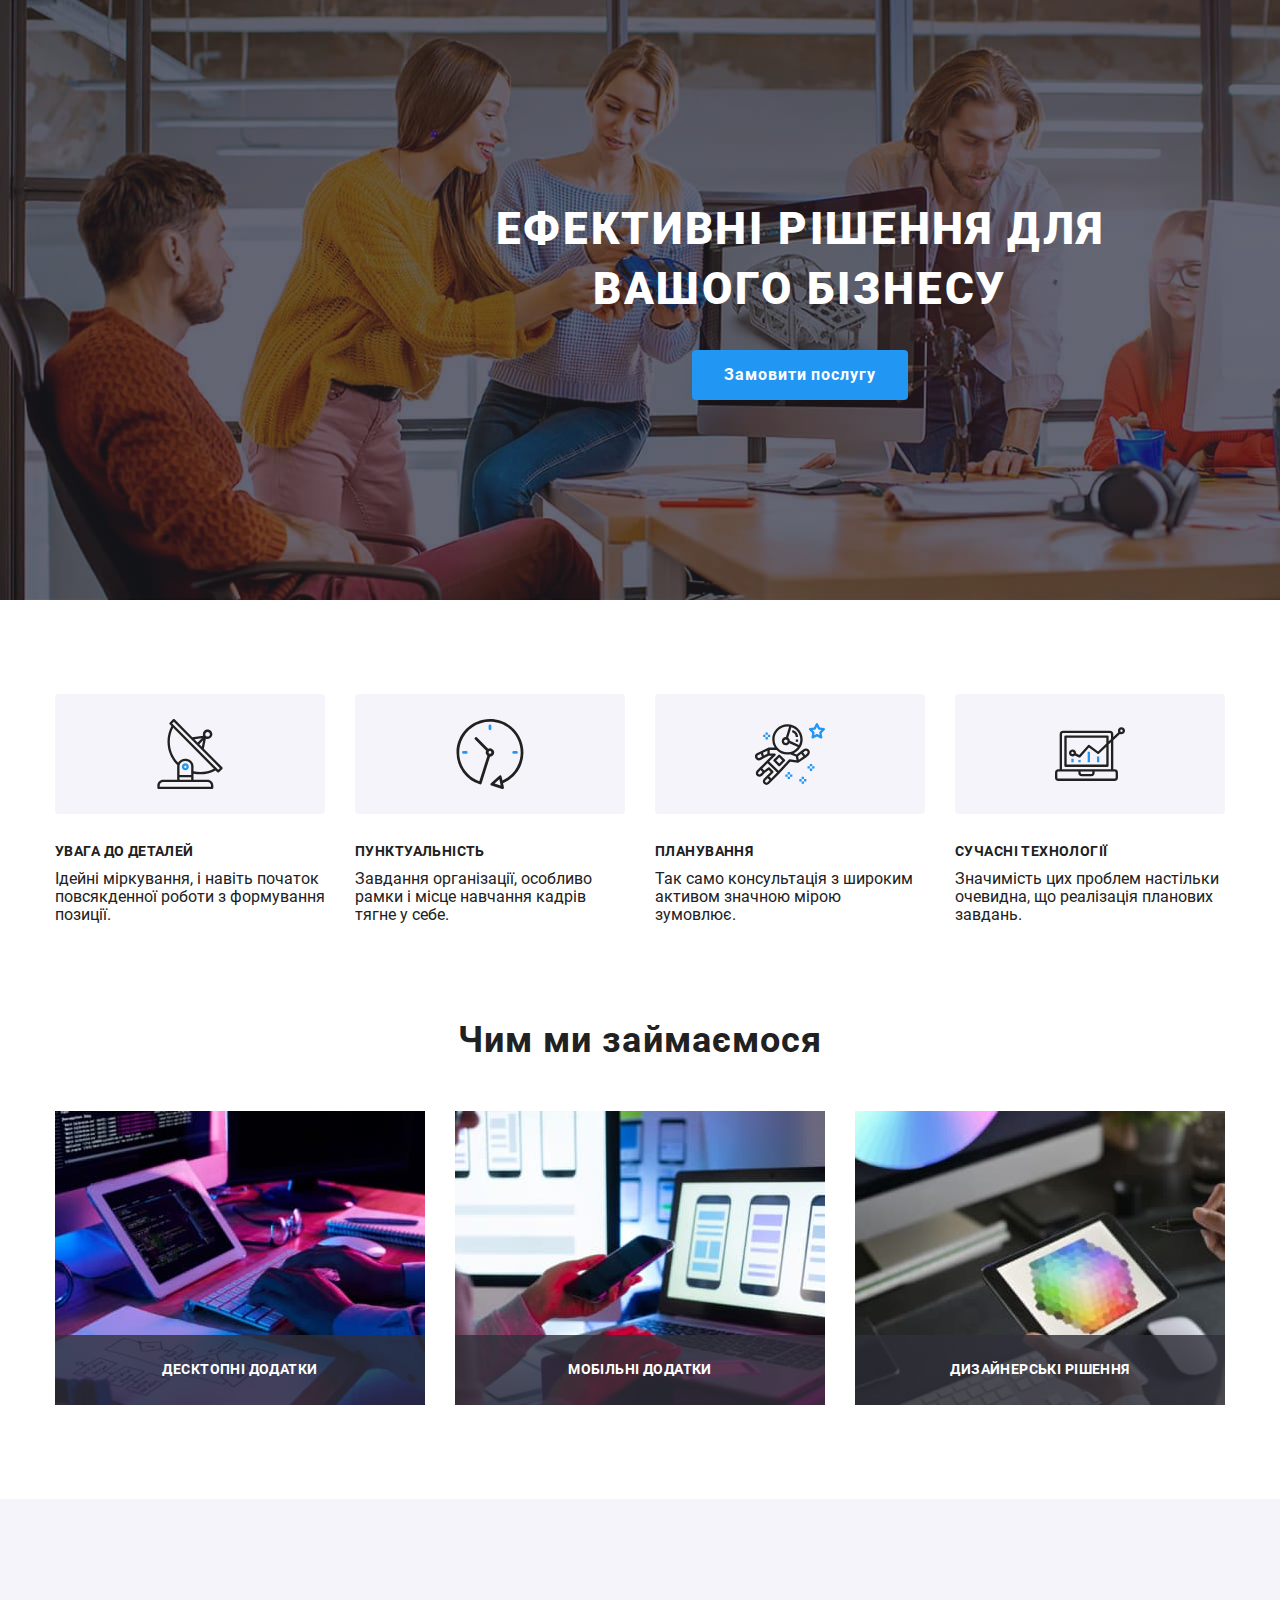
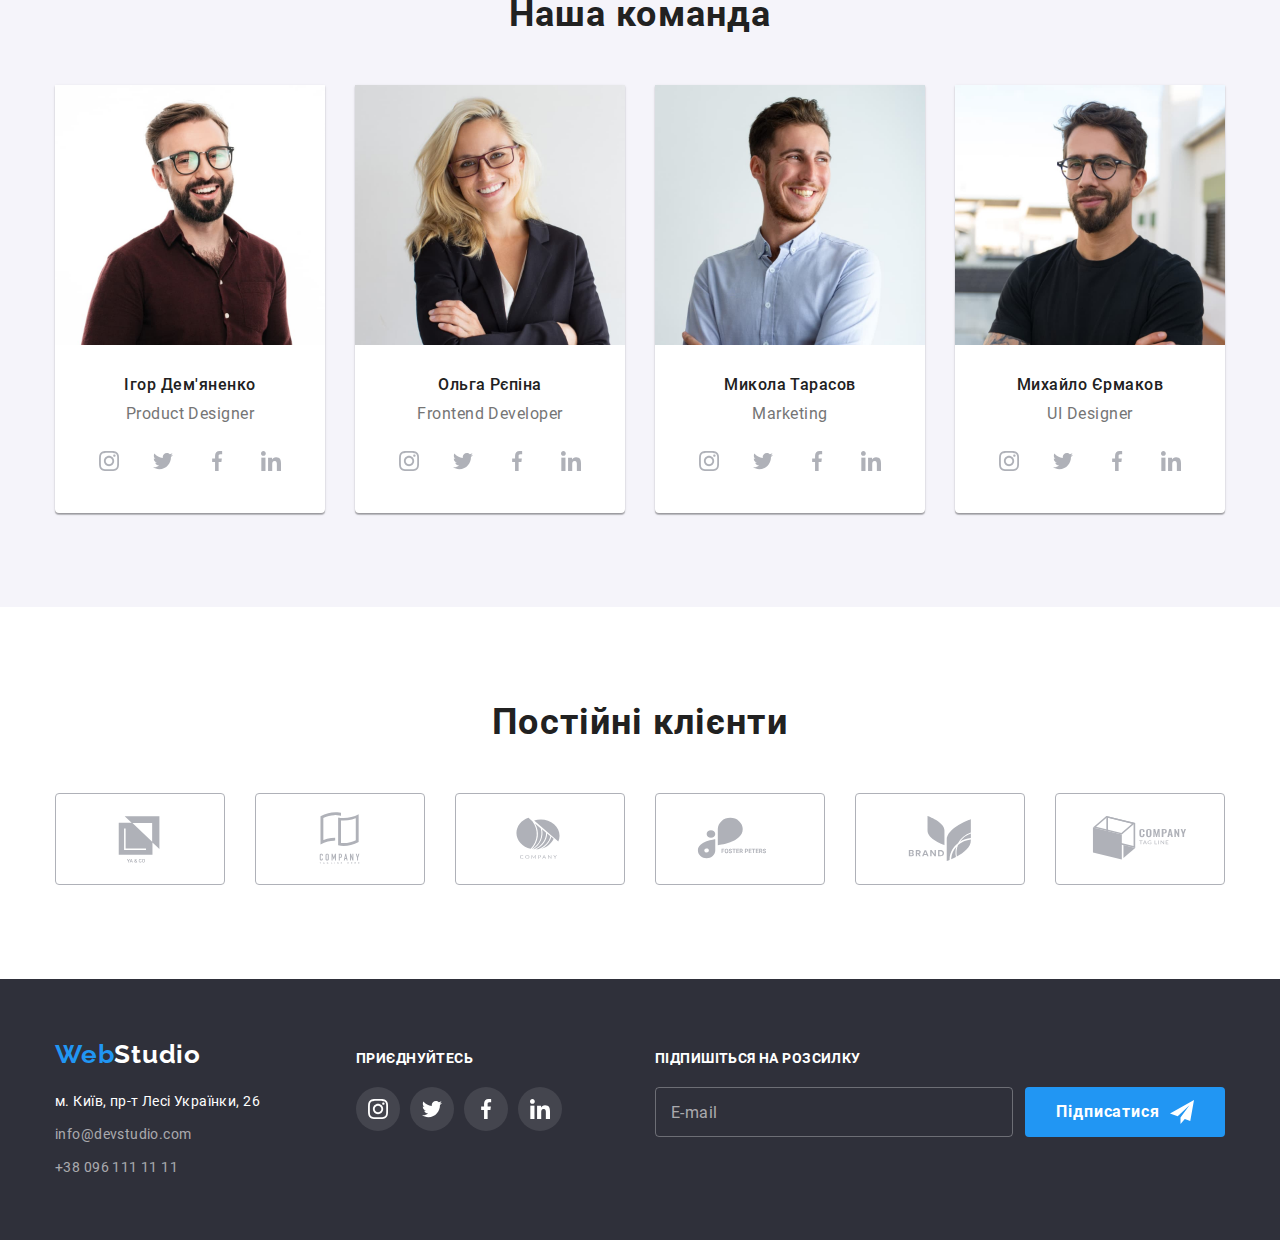
==== index.html @ 3ddedc9d "adapts hero" ====
<!DOCTYPE html>
<html lang="uk">
  <head>
    <meta charset="UTF-8" />
    <meta http-equiv="X-UA-Compatible" content="IE=edge" />
    <meta name="viewport" content="width=device-width, initial-scale=1.0" />
    <link rel="stylesheet" href="./css/main.min.css" />
    <title>Вебстудія</title>
  </head>
  <body>
    <header class="header none">
      <div class="container header__container">
        <nav class="navigation">
          <a href="./index.html" lang="en" class="logo navigation__logo"
            >Web<span class="logo__dark">Studio</span></a
          >
          <ul class="pages">
            <li class="pages__item">
              <a href="./index.html" class="pages__link pages__link--current">Студія</a>
            </li>
            <li class="pages__item">
              <a href="./portfolio.html" target="_parent" class="pages__link">Портфоліо</a>
            </li>
            <li class="pages__item"><a href="#" class="pages__link">Контакти</a></li>
          </ul>
        </nav>
        <ul class="contacts">
          <li class="contacts__item">
            <a href="mailto:info@devstudio.com" lang="en" class="contacts__link">
              <svg class="contacts__icon" width="16" height="12">
                <use href="./images/symbol-defso.svg#icon-envelope"></use>
              </svg>
              info@devstudio.com</a
            >
          </li>
          <li class="contacts__item">
            <a href="tel:+380961111111" class="contacts__link">
              <svg class="contacts__icon" width="10" height="16">
                <use href="./images/symbol-defso.svg#icon-smartphone"></use>
              </svg>

              +38 096 111 11 11</a
            >
          </li>
        </ul>
      </div>
    </header>
    <main>
      <section class="hero">
        <div class="container">
          <h1 class="hero__title">Ефективні рішення для вашого бізнесу</h1>
          <button type="button" class="button hero__button" data-modal-open>
            Замовити послугу
          </button>
        </div>
      </section>
      <section class="section">
        <div class="container">
          <h2 class="section__title section__title--hidden">Наші переваги</h2>
          <ul class="benefits">
            <li class="benefits__item">
              <div class="benefits__icon-wrapper">
                <svg width="70" height="70">
                  <use href="./images/symbol-defso.svg#icon-antenna"></use>
                </svg>
              </div>
              <h3 class="benefits__title">Увага до деталей</h3>
              <p class="benefits__text">
                Ідейні міркування, і навіть початок повсякденної роботи з формування позиції.
              </p>
            </li>
            <li class="benefits__item">
              <div class="benefits__icon-wrapper">
                <svg width="70" height="70">
                  <use href="./images/symbol-defso.svg#icon-clock"></use>
                </svg>
              </div>
              <h3 class="benefits__title">Пунктуальність</h3>
              <p class="benefits__text">
                Завдання організації, особливо рамки і місце навчання кадрів тягне у себе.
              </p>
            </li>
            <li class="benefits__item">
              <div class="benefits__icon-wrapper">
                <svg width="70" height="70">
                  <use href="./images/symbol-defso.svg#icon-astronaut"></use>
                </svg>
              </div>
              <h3 class="benefits__title">Планування</h3>
              <p class="benefits__text">
                Так само консультація з широким активом значною мірою зумовлює.
              </p>
            </li>
            <li class="benefits__item">
              <div class="benefits__icon-wrapper">
                <svg width="70" height="70">
                  <use href="./images/symbol-defso.svg#icon-diagram"></use>
                </svg>
              </div>
              <h3 class="benefits__title">Сучасні технології</h3>
              <p class="benefits__text">
                Значимість цих проблем настільки очевидна, що реалізація планових завдань.
              </p>
            </li>
          </ul>
        </div>
      </section>
      <section class="section section--no-padding-top section--only-on-desctop">
        <div class="container">
          <h2 class="section__title section__title--with-margin-bottom">Чим ми займаємося</h2>
          <ul class="what-we-do">
            <li class="what-we-do__item">
              <img src="./images/img.jpg" alt="десктопні додатки" width="370" />
              <div class="what-we-do__wrapper">
                <h3 class="what-we-do__title">Десктопні додатки</h3>
              </div>
            </li>
            <li class="what-we-do__item">
              <img src="./images/img1.jpg" alt="мобільні додатки" width="370" />
              <div class="what-we-do__wrapper">
                <h3 class="what-we-do__title">Мобільні додатки</h3>
              </div>
            </li>
            <li class="what-we-do__item">
              <img src="./images/img2.jpg" alt="дизайнерські рішення" width="370" />
              <div class="what-we-do__wrapper">
                <h3 class="what-we-do__title">Дизайнерські рішення</h3>
              </div>
            </li>
          </ul>
        </div>
      </section>
      <section class="section section--another-background">
        <div class="container">
          <h2 class="section__title section__title--with-margin-bottom">Наша команда</h2>
          <ul class="team">
            <li class="team__item">
              <img src="./images/productdesigner.jpg" alt="фото Ігора Дем'яненко" width="270" />
              <div class="team__wrapper">
                <h3 class="team__title">Ігор Дем'яненко</h3>
                <p class="team__text" lang="en">Product Designer</p>
                <ul class="social">
                  <li>
                    <a
                      href="https://www.instagram.com"
                      target="_blank"
                      rel="noopener noreferrer"
                      class="social__link"
                    >
                      <svg width="20" height="20">
                        <use href="./images/symbol-defso.svg#icon-instagram"></use></svg
                    ></a>
                  </li>
                  <li>
                    <a
                      href="https://twitter.com"
                      target="_blank"
                      rel="noopener noreferrer nofollov"
                      class="social__link"
                    >
                      <svg width="20" height="20">
                        <use href="./images/symbol-defso.svg#icon-twitter"></use></svg
                    ></a>
                  </li>
                  <li>
                    <a
                      href="https://facebook.com"
                      target="_blank"
                      rel="noopener noreferrer nofollov"
                      class="social__link"
                    >
                      <svg width="20" height="20">
                        <use href="./images/symbol-defso.svg#icon-facebook"></use></svg
                    ></a>
                  </li>
                  <li>
                    <a
                      href="https://linkedin.com"
                      target="_blank"
                      rel="noopener noreferrer nofollov"
                      class="social__link"
                    >
                      <svg width="20" height="20">
                        <use href="./images/symbol-defso.svg#icon-linkedin"></use></svg
                    ></a>
                  </li>
                </ul>
              </div>
            </li>
            <li class="team__item">
              <img src="./images/frontenddeveloper.jpg" alt="фото Ольги Рєпіної" width="270" />
              <div class="team__wrapper">
                <h3 class="team__title">Ольга Рєпіна</h3>
                <p class="team__text" lang="en">Frontend Developer</p>
                <ul class="social">
                  <li>
                    <a
                      href="https://www.instagram.com"
                      target="_blank"
                      rel="noopener noreferrer"
                      class="social__link"
                    >
                      <svg width="20" height="20">
                        <use href="./images/symbol-defso.svg#icon-instagram"></use></svg
                    ></a>
                  </li>
                  <li>
                    <a
                      href="https://twitter.com"
                      target="_blank"
                      rel="noopener noreferrer nofollov"
                      class="social__link"
                    >
                      <svg width="20" height="20">
                        <use href="./images/symbol-defso.svg#icon-twitter"></use></svg
                    ></a>
                  </li>
                  <li>
                    <a
                      href="https://facebook.com"
                      target="_blank"
                      rel="noopener noreferrer nofollov"
                      class="social__link"
                    >
                      <svg width="20" height="20">
                        <use href="./images/symbol-defso.svg#icon-facebook"></use></svg
                    ></a>
                  </li>
                  <li>
                    <a
                      href="https://linkedin.com"
                      target="_blank"
                      rel="noopener noreferrer nofollov"
                      class="social__link"
                    >
                      <svg width="20" height="20">
                        <use href="./images/symbol-defso.svg#icon-linkedin"></use></svg
                    ></a>
                  </li>
                </ul>
              </div>
            </li>
            <li class="team__item">
              <img src="./images/marketing.jpg" alt="фото Миколи Тарасова" width="270" />
              <div class="team__wrapper">
                <h3 class="team__title">Микола Тарасов</h3>
                <p class="team__text" lang="en">Marketing</p>
                <ul class="social">
                  <li>
                    <a
                      href="https://www.instagram.com"
                      target="_blank"
                      rel="noopener noreferrer"
                      class="social__link"
                    >
                      <svg width="20" height="20">
                        <use href="./images/symbol-defso.svg#icon-instagram"></use></svg
                    ></a>
                  </li>
                  <li>
                    <a
                      href="https://twitter.com"
                      target="_blank"
                      rel="noopener noreferrer nofollov"
                      class="social__link"
                    >
                      <svg width="20" height="20">
                        <use href="./images/symbol-defso.svg#icon-twitter"></use></svg
                    ></a>
                  </li>
                  <li>
                    <a
                      href="https://facebook.com"
                      target="_blank"
                      rel="noopener noreferrer nofollov"
                      class="social__link"
                    >
                      <svg width="20" height="20">
                        <use href="./images/symbol-defso.svg#icon-facebook"></use></svg
                    ></a>
                  </li>
                  <li>
                    <a
                      href="https://linkedin.com"
                      target="_blank"
                      rel="noopener noreferrer nofollov"
                      class="social__link"
                    >
                      <svg width="20" height="20">
                        <use href="./images/symbol-defso.svg#icon-linkedin"></use></svg
                    ></a>
                  </li>
                </ul>
              </div>
            </li>
            <li class="team__item">
              <img src="./images/uidesigner.jpg" alt="фото Михайла Єрмакова" width="270" />
              <div class="team__wrapper">
                <h3 class="team__title">Михайло Єрмаков</h3>
                <p class="team__text" lang="en">UI Designer</p>
                <ul class="social">
                  <li>
                    <a
                      href="https://www.instagram.com"
                      target="_blank"
                      rel="noopener noreferrer"
                      class="social__link"
                    >
                      <svg width="20" height="20">
                        <use href="./images/symbol-defso.svg#icon-instagram"></use></svg
                    ></a>
                  </li>
                  <li>
                    <a
                      href="https://twitter.com"
                      target="_blank"
                      rel="noopener noreferrer nofollov"
                      class="social__link"
                    >
                      <svg width="20" height="20">
                        <use href="./images/symbol-defso.svg#icon-twitter"></use></svg
                    ></a>
                  </li>
                  <li>
                    <a
                      href="https://facebook.com"
                      target="_blank"
                      rel="noopener noreferrer nofollov"
                      class="social__link"
                    >
                      <svg width="20" height="20">
                        <use href="./images/symbol-defso.svg#icon-facebook"></use></svg
                    ></a>
                  </li>
                  <li>
                    <a
                      href="https://linkedin.com"
                      target="_blank"
                      rel="noopener noreferrer nofollov"
                      class="social__link"
                    >
                      <svg width="20" height="20">
                        <use href="./images/symbol-defso.svg#icon-linkedin"></use></svg
                    ></a>
                  </li>
                </ul>
              </div>
            </li>
          </ul>
        </div>
      </section>
      <section class="section">
        <div class="container">
          <h2 class="section__title section__title--with-margin-bottom">Постійні клієнти</h2>
          <ul class="customers">
            <li class="customers__item">
              <a href="#" class="customers__link">
                <svg width="106px" height="60px">
                  <use href="./images/symbol-defso.svg#icon-logoa"></use>
                </svg>
              </a>
            </li>
            <li class="customers__item">
              <a href="#" class="customers__link">
                <svg width="106px" height="60px">
                  <use href="./images/symbol-defso.svg#icon-logob"></use>
                </svg>
              </a>
            </li>
            <li class="customers__item">
              <a href="#" class="customers__link">
                <svg width="106px" height="60px">
                  <use href="./images/symbol-defso.svg#icon-logoc"></use>
                </svg>
              </a>
            </li>
            <li class="customers__item">
              <a href="#" class="customers__link">
                <svg width="106px" height="60px">
                  <use href="./images/symbol-defso.svg#icon-logod"></use>
                </svg>
              </a>
            </li>
            <li class="customers__item">
              <a href="#" class="customers__link">
                <svg width="106px" height="60px">
                  <use href="./images/symbol-defso.svg#icon-logoe"></use>
                </svg>
              </a>
            </li>
            <li class="customers__item">
              <a href="#" class="customers__link">
                <svg width="106px" height="60px">
                  <use href="./images/symbol-defso.svg#icon-logof"></use>
                </svg>
              </a>
            </li>
          </ul>
        </div>
      </section>
    </main>
    <footer class="footer">
      <div class="container footer__container">
        <div class="left-footer">
          <a href="#" lang="en" class="logo">Web<span class="logo__light">Studio</span></a>
          <address class="address">
            <ul>
              <li class="address__item">
                <a
                  href="https://www.google.com/maps/place/%D0%B1%D1%83%D0%BB%D1%8C%D0%B2%D0%B0%D1%80+%D0%9B%D0%B5%D1%81%D1%96+%D0%A3%D0%BA%D1%80%D0%B0%D1%97%D0%BD%D0%BA%D0%B8,+26,+%D0%9A%D0%B8%D1%97%D0%B2,+02000/@50.4265807,30.5383858,17z/data=!3m1!4b1!4m5!3m4!1s0x40d4cf0e033ecbe9:0x57a4dffefec77da0!8m2!3d50.4265807!4d30.5383858"
                  target="_blank"
                  rel="noopener noreferrer nofollow"
                  class="address__map"
                  >м. Київ, пр-т Лесі Українки, 26
                </a>
              </li>
              <li class="address__item">
                <a href="mailto:info@devstudio.com" lang="en" class="address__mail-and-tel"
                  >info@devstudio.com</a
                >
              </li>
              <li class="address__item">
                <a href="tel:+380961111111" class="address__mail-and-tel">+38 096 111 11 11</a>
              </li>
            </ul>
          </address>
        </div>
        <div class="call">
          <p class="call__title">Приєднуйтесь</p>
          <ul class="social">
            <li class="social__item">
              <a
                href="https://www.instagram.com"
                target="_blank"
                rel="noopener noreferrer"
                class="social__link"
              >
                <svg width="20" height="20">
                  <use href="./images/symbol-defso.svg#icon-instagram"></use></svg
              ></a>
            </li>
            <li class="social__item">
              <a
                href="https://twitter.com"
                target="_blank"
                rel="noopener noreferrer nofollov"
                class="social__link"
              >
                <svg width="20" height="20">
                  <use href="./images/symbol-defso.svg#icon-twitter"></use></svg
              ></a>
            </li>
            <li class="social__item">
              <a
                href="https://facebook.com"
                target="_blank"
                rel="noopener noreferrer nofollov"
                class="social__link"
              >
                <svg width="20" height="20">
                  <use href="./images/symbol-defso.svg#icon-facebook"></use></svg
              ></a>
            </li>
            <li class="social__item">
              <a
                href="https://linkedin.com"
                target="_blank"
                rel="noopener noreferrer nofollov"
                class="social__link"
              >
                <svg width="20" height="20">
                  <use href="./images/symbol-defso.svg#icon-linkedin"></use></svg
              ></a>
            </li>
          </ul>
        </div>
        <form action="#" class="">
          <p class="call__title">Підпишіться на розсилку</p>
          <div class="subscription">
            <label>
              <input type="email" name="send" class="subscription__input" placeholder="E-mail"
            /></label>
            <button type="submit" class="button subscription__button">
              Підписатися
              <svg width="24" height="24">
                <use href="./images/symbol-defso.svg#icon-send"></use>
              </svg>
            </button>
          </div>
        </form>
      </div>
    </footer>
    <div class="backdrop backdrop--is-hidden none" data-modal>
      <div class="modal">
        <button type="button" class="modal__button" data-modal-close>
          <svg width="11" height="11">
            <use href="./images/symbol-defso.svg#icon-close"></use>
          </svg>
        </button>
        <form action="#" class="form">
          <p class="form__title">Залиште свої дані, ми вам передзвонимо</p>
          <div class="form__field">
            <label for="name" class="form__label">Ім'я</label>
            <div class="input-wrapper">
              <input type="text" class="form__input" name="name" id="name" placeholder=" " />
              <svg class="form__input__icon" width="18" height="18">
                <use href="./images/symbol-defso.svg#icon-person"></use>
              </svg>
            </div>
          </div>
          <div class="form__field">
            <label for="tel" class="form__label">Телефон</label>
            <div class="input-wrapper">
              <input type="tel" class="form__input" name="tel" id="tel" placeholder=" " /><svg
                class="form__input__icon"
                width="18"
                height="18"
              >
                <use href="./images/symbol-defso.svg#icon-phone"></use>
              </svg>
            </div>
          </div>
          <div class="form__field">
            <label for="mail" class="form__label">Пошта</label>
            <div class="input-wrapper">
              <input type="email" class="form__input" name="mail" id="mail" placeholder=" " /><svg
                class="form__input__icon"
                width="18"
                height="18"
              >
                <use href="./images/symbol-defso.svg#icon-email"></use>
              </svg>
            </div>
          </div>
          <div class="form__field">
            <label for="comment" class="form__label">Коментар</label>
            <textarea
              class="form__text"
              name="comment"
              id="comment"
              placeholder="Введіть текст"
            ></textarea>
          </div>
          <label class="check"
            ><input type="checkbox" class="check__input" name="consent" />
            <span class="check__span"
              ><svg class="check__icon" width="11" height="8">
                <use href="./images/symbol-defso.svg#icon-check"></use></svg></span
            >Погоджуюся з розсилкою та приймаю&nbsp;
            <a href="#" class="check__link">Умови договору</a></label
          >
          <button type="submit" class="button form__button">Відправити</button>
        </form>
      </div>
    </div>
    <script src="./js/modal.js"></script>
  </body>
</html>
---- css/main.min.css ----
/*! modern-normalize v1.1.0 | MIT License | https://github.com/sindresorhus/modern-normalize */*,::before,::after{-webkit-box-sizing:border-box;box-sizing:border-box}html{line-height:1.15;-webkit-text-size-adjust:100%;-moz-tab-size:4;-o-tab-size:4;tab-size:4}body{margin:0;font-family:system-ui,-apple-system,"Segoe UI",Roboto,Helvetica,Arial,sans-serif,"Apple Color Emoji","Segoe UI Emoji"}hr{height:0;color:inherit}abbr[title]{-webkit-text-decoration:underline dotted;text-decoration:underline dotted}b,strong{font-weight:bolder}code,kbd,samp,pre{font-family:ui-monospace,SFMono-Regular,Consolas,"Liberation Mono",Menlo,monospace;font-size:1em}small{font-size:80%}sub,sup{font-size:75%;line-height:0;position:relative;vertical-align:baseline}sub{bottom:-0.25em}sup{top:-0.5em}table{text-indent:0;border-color:inherit}button,input,optgroup,select,textarea{font-family:inherit;font-size:100%;line-height:1.15;margin:0}button,select{text-transform:none}button,[type=button],[type=reset],[type=submit]{-webkit-appearance:button}::-moz-focus-inner{border-style:none;padding:0}:-moz-focusring{outline:1px dotted ButtonText}:-moz-ui-invalid{box-shadow:none}legend{padding:0}progress{vertical-align:baseline}::-webkit-inner-spin-button,::-webkit-outer-spin-button{height:auto}[type=search]{-webkit-appearance:textfield;outline-offset:-2px}::-webkit-search-decoration{-webkit-appearance:none}::-webkit-file-upload-button{-webkit-appearance:button;font:inherit}summary{display:list-item}h1,h2,h3,p,ul{margin:0;padding-left:0}ul{list-style:none}body{font-family:"Roboto",sans-serif;color:var(--primary-color)}.section__title{font-size:28px;line-height:1.17;text-align:center;letter-spacing:.03em}@media screen and (min-width: 1200px){.section__title{font-size:36px}}.section__title--with-margin-bottom{margin-bottom:30px}@media screen and (min-width: 1200px){.section__title--with-margin-bottom{margin-bottom:50px}}img{display:block;max-width:100%;width:100%;height:auto}.none{display:none}:root{--accent-color: #2196f3;--hover-color: #188ce8;--normal-color: #ffffff;--primary-color: #212121;--minor-color: #757575;--secondary-color: #f5f4fa;--color-deco: #afb1b8;--transition-timing: 250ms cubic-bezier(0.4, 0, 0.2, 1)}.examples__link,.address__mail-and-tel,.address__map,.customers__link,.social__link,.contacts__link,.pages__link{text-decoration:none;color:currentColor;font-size:14px;-webkit-transition:color var(--transition-timing),background-color var(--transition-timing),border-color var(--transition-timing),fill var(--transition-timing),-webkit-box-shadow var(--transition-timing);transition:color var(--transition-timing),background-color var(--transition-timing),border-color var(--transition-timing),fill var(--transition-timing),-webkit-box-shadow var(--transition-timing);transition:color var(--transition-timing),background-color var(--transition-timing),border-color var(--transition-timing),box-shadow var(--transition-timing),fill var(--transition-timing);transition:color var(--transition-timing),background-color var(--transition-timing),border-color var(--transition-timing),box-shadow var(--transition-timing),fill var(--transition-timing),-webkit-box-shadow var(--transition-timing)}.examples__link:hover,.address__mail-and-tel:hover,.address__map:hover,.customers__link:hover,.social__link:hover,.contacts__link:hover,.pages__link:hover,.examples__link:focus,.address__mail-and-tel:focus,.address__map:focus,.customers__link:focus,.social__link:focus,.contacts__link:focus,.pages__link:focus{color:var(--accent-color);fill:var(--accent-color)}.section__title--hidden,.check__input{position:absolute;white-space:nowrap;width:1px;height:1px;overflow:hidden;border:0;padding:0;clip:rect(0 0 0 0);-webkit-clip-path:inset(50%);clip-path:inset(50%);margin:-1px}@font-face{font-family:"Raleway";font-style:normal;font-weight:400;src:url("../fonts/raleway-v28-latin-regular.eot");src:local(""),url("../fonts/raleway-v28-latin-regular.eot?#iefix") format("embedded-opentype"),url("../fonts/raleway-v28-latin-regular.woff2") format("woff2"),url("../fonts/raleway-v28-latin-regular.woff") format("woff"),url("../fonts/raleway-v28-latin-regular.ttf") format("truetype"),url("../fonts/raleway-v28-latin-regular.svg#Raleway") format("svg")}@font-face{font-family:"Raleway";font-style:normal;font-weight:700;src:url("../fonts/raleway-v28-latin-700.eot");src:local(""),url("../fonts/raleway-v28-latin-700.eot?#iefix") format("embedded-opentype"),url("../fonts/raleway-v28-latin-700.woff2") format("woff2"),url("../fonts/raleway-v28-latin-700.woff") format("woff"),url("../fonts/raleway-v28-latin-700.ttf") format("truetype"),url("../fonts/raleway-v28-latin-700.svg#Raleway") format("svg")}@font-face{font-family:"Roboto";font-style:normal;font-weight:400;src:url("../fonts/roboto-v30-latin_cyrillic-regular.eot");src:local(""),url("../fonts/roboto-v30-latin_cyrillic-regular.eot?#iefix") format("embedded-opentype"),url("../fonts/roboto-v30-latin_cyrillic-regular.woff2") format("woff2"),url("../fonts/roboto-v30-latin_cyrillic-regular.woff") format("woff"),url("../fonts/roboto-v30-latin_cyrillic-regular.ttf") format("truetype"),url("../fonts/roboto-v30-latin_cyrillic-regular.svg#Roboto") format("svg")}@font-face{font-family:"Roboto";font-style:normal;font-weight:500;src:url("../fonts/roboto-v30-latin_cyrillic-500.eot");src:local(""),url("../fonts/roboto-v30-latin_cyrillic-500.eot?#iefix") format("embedded-opentype"),url("../fonts/roboto-v30-latin_cyrillic-500.woff2") format("woff2"),url("../fonts/roboto-v30-latin_cyrillic-500.woff") format("woff"),url("../fonts/roboto-v30-latin_cyrillic-500.ttf") format("truetype"),url("../fonts/roboto-v30-latin_cyrillic-500.svg#Roboto") format("svg")}@font-face{font-family:"Roboto";font-style:normal;font-weight:700;src:url("../fonts/roboto-v30-latin_cyrillic-700.eot");src:local(""),url("../fonts/roboto-v30-latin_cyrillic-700.eot?#iefix") format("embedded-opentype"),url("../fonts/roboto-v30-latin_cyrillic-700.woff2") format("woff2"),url("../fonts/roboto-v30-latin_cyrillic-700.woff") format("woff"),url("../fonts/roboto-v30-latin_cyrillic-700.ttf") format("truetype"),url("../fonts/roboto-v30-latin_cyrillic-700.svg#Roboto") format("svg")}@font-face{font-family:"Roboto";font-style:normal;font-weight:900;src:url("../fonts/roboto-v30-latin_cyrillic-900.eot");src:local(""),url("../fonts/roboto-v30-latin_cyrillic-900.eot?#iefix") format("embedded-opentype"),url("../fonts/roboto-v30-latin_cyrillic-900.woff2") format("woff2"),url("../fonts/roboto-v30-latin_cyrillic-900.woff") format("woff"),url("../fonts/roboto-v30-latin_cyrillic-900.ttf") format("truetype"),url("../fonts/roboto-v30-latin_cyrillic-900.svg#Roboto") format("svg")}.container{width:100%;padding:0px 15px;margin:0 auto}@media screen and (min-width: 480px){.container{width:480px}}@media screen and (min-width: 768px){.container{width:768px}}@media screen and (min-width: 1200px){.container{width:1200px}}.section{padding-top:60px;padding-bottom:60px}@media screen and (min-width: 1200px){.section{padding-top:94px;padding-bottom:94px}}.section--no-padding-top{padding-top:0}.section--another-background{background-color:var(--secondary-color)}@media screen and (max-width: 1199px){.section--only-on-desctop{display:none}}.button{font-weight:700;font-size:16px;font-family:inherit;border:none;cursor:pointer;padding:0;border-radius:4px;-webkit-transition:color var(--transition-timing),background-color var(--transition-timing),border-color var(--transition-timing),-webkit-box-shadow var(--transition-timing);transition:color var(--transition-timing),background-color var(--transition-timing),border-color var(--transition-timing),-webkit-box-shadow var(--transition-timing);transition:color var(--transition-timing),background-color var(--transition-timing),border-color var(--transition-timing),box-shadow var(--transition-timing);transition:color var(--transition-timing),background-color var(--transition-timing),border-color var(--transition-timing),box-shadow var(--transition-timing),-webkit-box-shadow var(--transition-timing)}.button:hover,.button:focus{background-color:var(--hover-color);-webkit-box-shadow:0px 4px 4px rgba(0,0,0,.15);box-shadow:0px 4px 4px rgba(0,0,0,.15)}.logo{font-weight:700;font-size:24px;line-height:1.2;letter-spacing:.03em;font-family:"Raleway";color:var(--accent-color);text-decoration:none}@media screen and (min-width: 1200px){.logo{font-size:26px}}.logo__dark{color:#000}.logo__light{color:var(--normal-color)}.navigation__logo{padding-top:24px;margin-right:93px}.header{border-bottom:1px solid #ececec}.header__container{display:-webkit-box;display:-ms-flexbox;display:flex;-webkit-box-pack:justify;-ms-flex-pack:justify;justify-content:space-between}.navigation{display:-webkit-box;display:-ms-flexbox;display:flex}.pages{display:-webkit-box;display:-ms-flexbox;display:flex}.pages__item:not(:last-child){margin-right:50px}.pages__link{position:relative;font-weight:500;line-height:1.14;letter-spacing:.02em;color:inherit;display:block;padding:32px 2px 32px 2px}.pages__link--current{color:var(--accent-color)}.pages__link--current::after{content:"";display:block;width:100%;height:4px;border-radius:2px;background-color:currentColor;position:absolute;left:0;bottom:-1px}.pages__link:not(.pages__link--current)::after{content:"";display:block;width:100%;height:4px;border-radius:2px;background-color:var(--accent-color);position:absolute;left:0;bottom:-1px;-webkit-transform:scaleX(0);transform:scaleX(0);-webkit-transition:-webkit-transform var(--transition-timing);transition:-webkit-transform var(--transition-timing);transition:transform var(--transition-timing);transition:transform var(--transition-timing), -webkit-transform var(--transition-timing)}.pages__link:hover::after{-webkit-transform:scaleX(1);transform:scaleX(1)}.contacts{display:-webkit-box;display:-ms-flexbox;display:flex}.contacts__item:not(:last-child){margin-right:50px}.contacts__link{font-weight:500;line-height:1.14;letter-spacing:.02em;display:-webkit-box;display:-ms-flexbox;display:flex;-webkit-box-align:center;-ms-flex-align:center;align-items:center;padding:32px 0px;font-style:normal;color:var(--minor-color)}.contacts__icon{margin-right:10px;fill:currentColor;-webkit-transition:fill var(--transition-timing);transition:fill var(--transition-timing)}.hero{width:320px;margin:auto;background:-webkit-gradient(linear, left top, left bottom, from(rgba(47, 48, 58, 0.4)), to(rgba(47, 48, 58, 0.4))),url(../images/heroback.jpg),#2f303a;background:linear-gradient(rgba(47, 48, 58, 0.4), rgba(47, 48, 58, 0.4)),url(../images/heroback.jpg),#2f303a;background-repeat:no-repeat;background-position:center;text-align:center;padding:118px 0px}@media screen and (min-width: 480px){.hero{width:480px}}@media screen and (min-width: 768px){.hero{width:768px}}@media screen and (min-width: 1200px){.hero{width:1600px;padding:200px 0px}}.hero__title{max-width:290px;font-weight:900;font-size:26px;line-height:1.62;letter-spacing:.06em;margin:0 auto;margin-bottom:30px;text-transform:uppercase;color:var(--normal-color)}@media screen and (min-width: 480px){.hero__title{max-width:360px}}@media screen and (min-width: 1200px){.hero__title{max-width:696px;font-weight:900;font-size:44px;line-height:1.36;letter-spacing:.06em}}.hero__button{line-height:1.88;letter-spacing:.06em;color:var(--normal-color);background-color:var(--accent-color);padding:10px 32px 10px 32px;min-width:200px}@media screen and (min-width: 1200px){.hero__button{min-width:216px}}.benefits{display:-webkit-box;display:-ms-flexbox;display:flex;-webkit-box-orient:vertical;-webkit-box-direction:normal;-ms-flex-direction:column;flex-direction:column;gap:30px}@media screen and (min-width: 768px){.benefits{-webkit-box-orient:horizontal;-webkit-box-direction:normal;-ms-flex-direction:row;flex-direction:row;-ms-flex-wrap:wrap;flex-wrap:wrap}}@media screen and (min-width: 1200px){.benefits{-webkit-column-gap:30px;-moz-column-gap:30px;column-gap:30px}}.benefits__item{width:100%}@media screen and (min-width: 768px){.benefits__item{-ms-flex-preferred-size:calc((100% - 30px)/2);flex-basis:calc((100% - 30px)/2)}}@media screen and (min-width: 1200px){.benefits__item{-ms-flex-preferred-size:calc((100% - 90px)/4);flex-basis:calc((100% - 90px)/4)}}.benefits__icon-wrapper{display:-webkit-box;display:-ms-flexbox;display:flex;-webkit-box-pack:center;-ms-flex-pack:center;justify-content:center;-webkit-box-align:center;-ms-flex-align:center;align-items:center;background-color:var(--secondary-color);margin-bottom:30px;width:100%;height:120px;border-radius:4px}.benefits__title{font-size:14px;line-height:1.14;letter-spacing:.03em;margin-bottom:10px;text-transform:uppercase;text-align:center}@media screen and (min-width: 768px){.benefits__title{text-align:left}}.benefits__title__text{font-size:14px;line-height:1.71;letter-spacing:.03em;color:var(--minor-color)}.what-we-do{display:-webkit-box;display:-ms-flexbox;display:flex;-webkit-column-gap:30px;-moz-column-gap:30px;column-gap:30px}.what-we-do__item{-ms-flex-preferred-size:calc((100% - 60px)/3);flex-basis:calc((100% - 60px)/3);position:relative}.what-we-do__wrapper{display:-webkit-box;display:-ms-flexbox;display:flex;-webkit-box-pack:center;-ms-flex-pack:center;justify-content:center;-webkit-box-align:center;-ms-flex-align:center;align-items:center;width:100%;height:70px;background-color:rgba(47,48,58,.8);position:absolute;bottom:0;left:0}.what-we-do__title{font-weight:700;font-size:14px;line-height:1.14;letter-spacing:.03em;text-transform:uppercase;color:var(--normal-color)}.team{text-align:center;display:-webkit-box;display:-ms-flexbox;display:flex;-webkit-box-orient:vertical;-webkit-box-direction:normal;-ms-flex-direction:column;flex-direction:column;gap:30px}@media screen and (min-width: 768px){.team{-webkit-box-orient:horizontal;-webkit-box-direction:normal;-ms-flex-direction:row;flex-direction:row;-ms-flex-wrap:wrap;flex-wrap:wrap}}@media screen and (min-width: 1200px){.team{-webkit-box-orient:horizontal;-webkit-box-direction:normal;-ms-flex-direction:row;flex-direction:row}}.team__item{width:100%;background-color:var(--normal-color);-webkit-box-shadow:0px 1px 3px rgba(0,0,0,.12),0px 1px 1px rgba(0,0,0,.14),0px 2px 1px rgba(0,0,0,.2);box-shadow:0px 1px 3px rgba(0,0,0,.12),0px 1px 1px rgba(0,0,0,.14),0px 2px 1px rgba(0,0,0,.2);border-radius:0px 0px 4px 4px}@media screen and (min-width: 768px){.team__item{-ms-flex-preferred-size:calc((100% - 30px)/2);flex-basis:calc((100% - 30px)/2)}}@media screen and (min-width: 1200px){.team__item{-ms-flex-preferred-size:calc((100% - 90px)/4);flex-basis:calc((100% - 90px)/4)}}.team__wrapper{padding:30px 0px 24px 0px}@media screen and (min-width: 1200px){.team__wrapper{padding:30px 0px}}.team__title{font-weight:500;font-size:16px;line-height:1.19;letter-spacing:.03em;margin-bottom:10px}.team__text{font-size:16px;line-height:1.19;letter-spacing:.03em;margin-bottom:16px;color:var(--minor-color)}.social{display:-webkit-box;display:-ms-flexbox;display:flex;-webkit-box-pack:center;-ms-flex-pack:center;justify-content:center;gap:10px}.social__link{display:-webkit-box;display:-ms-flexbox;display:flex;-webkit-box-pack:center;-ms-flex-pack:center;justify-content:center;-webkit-box-align:center;-ms-flex-align:center;align-items:center;width:44px;height:44px;border-radius:50px;fill:var(--color-deco)}.social__link:hover,.social__link:focus{fill:var(--normal-color);background-color:currentColor}.customers{display:-webkit-box;display:-ms-flexbox;display:flex;-webkit-box-orient:horizontal;-webkit-box-direction:normal;-ms-flex-direction:row;flex-direction:row;-ms-flex-wrap:wrap;flex-wrap:wrap;gap:30px}@media screen and (min-width: 1200px){.customers{-webkit-box-pack:center;-ms-flex-pack:center;justify-content:center}}.customers__item{-ms-flex-preferred-size:calc((100% - 30px)/2);flex-basis:calc((100% - 30px)/2);height:92px}@media screen and (min-width: 768px){.customers__item{-ms-flex-preferred-size:calc((100% - 60px)/3);flex-basis:calc((100% - 60px)/3)}}@media screen and (min-width: 1200px){.customers__item{-ms-flex-preferred-size:calc((100% - 150px)/6);flex-basis:calc((100% - 150px)/6)}}.customers__link{display:-webkit-box;display:-ms-flexbox;display:flex;-webkit-box-pack:center;-ms-flex-pack:center;justify-content:center;-webkit-box-align:center;-ms-flex-align:center;align-items:center;fill:var(--color-deco);width:100%;height:100%;border:1px solid var(--color-deco);border-radius:4px}.customers__link:hover,.customers__link:focus{border-color:var(--accent-color)}.footer{background-color:#2f303a;padding-top:60px;padding-bottom:60px}.footer__container{display:-webkit-box;display:-ms-flexbox;display:flex;-webkit-box-orient:vertical;-webkit-box-direction:normal;-ms-flex-direction:column;flex-direction:column;text-align:center;gap:60px}@media screen and (min-width: 768px){.footer__container{-webkit-box-orient:horizontal;-webkit-box-direction:normal;-ms-flex-direction:row;flex-direction:row;-ms-flex-wrap:wrap;flex-wrap:wrap;-webkit-box-pack:center;-ms-flex-pack:center;justify-content:center;-webkit-box-align:baseline;-ms-flex-align:baseline;align-items:baseline;-webkit-column-gap:165px;-moz-column-gap:165px;column-gap:165px}}@media screen and (min-width: 1200px){.footer__container{-ms-flex-wrap:nowrap;flex-wrap:nowrap;text-align:left;gap:0}}@media screen and (min-width: 1200px){.left-footer{margin-right:70px;-webkit-box-flex:1;-ms-flex-positive:1;flex-grow:1}}.address{margin-top:20px}.address__item:nth-child(n+2){margin-top:8px}@media screen and (min-width: 1200px){.address__item:nth-child(n+2){margin-top:9px}}.address__map{line-height:1.71;letter-spacing:.03em;font-style:normal;color:var(--normal-color)}.address__mail-and-tel{line-height:1.71;letter-spacing:.03em;font-style:normal;color:rgba(255,255,255,.6)}@media screen and (min-width: 1200px){.call{margin-right:93px}}.call__title{font-weight:700;font-size:14px;line-height:1.14;letter-spacing:.03em;text-transform:uppercase;color:var(--normal-color);margin-bottom:20px}.social__item .social__link{display:-webkit-box;display:-ms-flexbox;display:flex;-webkit-box-pack:center;-ms-flex-pack:center;justify-content:center;-webkit-box-align:center;-ms-flex-align:center;align-items:center;width:44px;height:44px;border-radius:50px;fill:var(--normal-color);background-color:rgba(255,255,255,.1)}.social__item .social__link:hover,.social__item .social__link:focus{background-color:currentColor}@media screen and (min-width: 1200px){.subscription{display:-webkit-box;display:-ms-flexbox;display:flex;gap:12px}}.subscription__input{min-width:290px;font-weight:400;font-size:16px;line-height:1.25;letter-spacing:.03em;height:50px;padding:15px 0px 15px 15px;background-color:rgba(0,0,0,0);border:1px solid rgba(255,255,255,.3);border-radius:4px;outline:none;color:var(--normal-color);-webkit-transition:border-color var(--transition-timing);transition:border-color var(--transition-timing)}@media screen and (min-width: 480px){.subscription__input{min-width:450px}}@media screen and (min-width: 1200px){.subscription__input{min-width:358px}}.subscription__input:focus{border-color:var(--normal-color);-webkit-box-shadow:0px 4px 4px rgba(0,0,0,.15);box-shadow:0px 4px 4px rgba(0,0,0,.15)}.subscription__input:hover{border-color:var(--accent-color)}.subscription__input::-webkit-input-placeholder{font-weight:400;font-size:16px;line-height:1.25;letter-spacing:.03em;color:rgba(255,255,255,.6)}.subscription__input::-moz-placeholder{font-weight:400;font-size:16px;line-height:1.25;letter-spacing:.03em;color:rgba(255,255,255,.6)}.subscription__input:-ms-input-placeholder{font-weight:400;font-size:16px;line-height:1.25;letter-spacing:.03em;color:rgba(255,255,255,.6)}.subscription__input::-ms-input-placeholder{font-weight:400;font-size:16px;line-height:1.25;letter-spacing:.03em;color:rgba(255,255,255,.6)}.subscription__input::placeholder{font-weight:400;font-size:16px;line-height:1.25;letter-spacing:.03em;color:rgba(255,255,255,.6)}.subscription__button{line-height:1.88;letter-spacing:.06em;display:-webkit-box;display:-ms-flexbox;display:flex;-webkit-box-pack:center;-ms-flex-pack:center;justify-content:center;-webkit-box-align:center;-ms-flex-align:center;align-items:center;gap:10px;color:var(--normal-color);background-color:var(--accent-color);min-width:200px;margin:20px auto 0px;padding:10px 0px}@media screen and (min-width: 1200px){.subscription__button{margin:0}}.filters{display:-webkit-box;display:-ms-flexbox;display:flex;-ms-flex-wrap:wrap;flex-wrap:wrap;row-gap:15px;-webkit-column-gap:8px;-moz-column-gap:8px;column-gap:8px}@media screen and (max-width: 767px){.filters{max-width:326px}}@media screen and (min-width: 768px){.filters{-webkit-box-pack:center;-ms-flex-pack:center;justify-content:center}}.filters__button{font-weight:500;line-height:1.63;letter-spacing:.03em;color:inherit;background-color:var(--secondary-color);border-radius:4px;padding:6px 22px 6px 22px}.filters__button:hover,.filters__button:focus{color:var(--normal-color);background-color:var(--accent-color);-webkit-box-shadow:0px 3px 1px rgba(0,0,0,.1),0px 1px 2px rgba(0,0,0,.08),0px 2px 2px rgba(0,0,0,.12);box-shadow:0px 3px 1px rgba(0,0,0,.1),0px 1px 2px rgba(0,0,0,.08),0px 2px 2px rgba(0,0,0,.12)}.examples{display:-webkit-box;display:-ms-flexbox;display:flex;-webkit-box-orient:vertical;-webkit-box-direction:normal;-ms-flex-direction:column;flex-direction:column;gap:30px;margin-top:40px}@media screen and (min-width: 768px){.examples{-webkit-box-orient:horizontal;-webkit-box-direction:normal;-ms-flex-direction:row;flex-direction:row;-ms-flex-wrap:wrap;flex-wrap:wrap;margin-top:30px}}@media screen and (min-width: 1200px){.examples{margin-top:50px}}.examples__item{width:100%;background-color:var(--normal-color)}@media screen and (min-width: 768px){.examples__item{-ms-flex-preferred-size:calc((100% - 30px)/2);flex-basis:calc((100% - 30px)/2)}}@media screen and (min-width: 1200px){.examples__item{-ms-flex-preferred-size:calc((100% - 60px)/3);flex-basis:calc((100% - 60px)/3)}}.examples__link{display:-webkit-box;display:-ms-flexbox;display:flex;-webkit-box-orient:vertical;-webkit-box-direction:normal;-ms-flex-direction:column;flex-direction:column;height:100%}.examples__link:hover,.examples__link:focus{color:inherit;-webkit-box-shadow:0px 1px 1px rgba(0,0,0,.12),0px 4px 4px rgba(0,0,0,.06),1px 4px 6px rgba(0,0,0,.16);box-shadow:0px 1px 1px rgba(0,0,0,.12),0px 4px 4px rgba(0,0,0,.06),1px 4px 6px rgba(0,0,0,.16)}.examples__title{font-size:18px;line-height:2;letter-spacing:.06em;margin-bottom:4px}.examples__text{font-size:16px;line-height:1.88;letter-spacing:.03em;color:var(--minor-color)}.examples__box{padding:20px 24px;border:1px solid #eee;border-top:none;-webkit-box-flex:1;-ms-flex-positive:1;flex-grow:1}.examples__wrap{position:relative;overflow:hidden}.examples__overlay{font-size:18px;line-height:1.6;letter-spacing:.03em;height:100%;padding:77px 24px;color:var(--normal-color);background-color:rgba(33,150,243,.9);position:absolute;top:0;left:0;-webkit-transform:translateY(100%);transform:translateY(100%);-webkit-transition:-webkit-transform var(--transition-timing);transition:-webkit-transform var(--transition-timing);transition:transform var(--transition-timing);transition:transform var(--transition-timing), -webkit-transform var(--transition-timing)}@media screen and (min-width: 768px){.examples__overlay{padding:49px 24px 77px 24px}}@media screen and (min-width: 1200px){.examples__overlay{padding:63px 24px}}.examples__link:hover .examples__overlay,.examples__link:focus .examples__overlay{-webkit-transform:translateY(0%);transform:translateY(0%)}.backdrop{position:fixed;top:0;left:0;width:100%;height:100%;background-color:rgba(0,0,0,.2);-webkit-transition:opacity var(--transition-timing),visibility var(--transition-timing);transition:opacity var(--transition-timing),visibility var(--transition-timing)}.backdrop--is-hidden{opacity:0;visibility:hidden;pointer-events:none}.modal{width:528px;min-height:581px;padding:40px;background-color:var(--normal-color);-webkit-box-shadow:0px 1px 3px rgba(0,0,0,.12),0px 1px 1px rgba(0,0,0,.14),0px 2px 1px rgba(0,0,0,.2);box-shadow:0px 1px 3px rgba(0,0,0,.12),0px 1px 1px rgba(0,0,0,.14),0px 2px 1px rgba(0,0,0,.2);border-radius:4px;position:absolute;top:50%;left:50%;-webkit-transform:translate(-50%, -50%);transform:translate(-50%, -50%)}.modal__button{display:-webkit-box;display:-ms-flexbox;display:flex;-webkit-box-pack:center;-ms-flex-pack:center;justify-content:center;-webkit-box-align:center;-ms-flex-align:center;align-items:center;width:30px;height:30px;background-color:var(--normal-color);border-radius:50%;border:1px solid rgba(0,0,0,.1);position:absolute;right:8px;top:8px;-webkit-transition:var(--transition-timing);transition:var(--transition-timing)}.modal__button:focus,.modal__button:hover{fill:var(--accent-color)}.no-scroll{overflow:hidden}.form{width:448px}.form__title{font-weight:700;font-size:20px;line-height:1.15;letter-spacing:.03em;margin-bottom:12px;text-align:center}.form__field:not(:nth-child(5)){margin-bottom:10px}.form__field:nth-child(5){margin-bottom:20px}.form__label{font-size:12px;line-height:1.17;letter-spacing:.01em;display:block;margin-bottom:4px;color:var(--minor-color)}.form__input{font-size:12px;line-height:1.17;letter-spacing:.01em;cursor:pointer;outline:none;width:100%;height:40px;padding:10px 0px 10px 42px;border-radius:4px;border:1px solid rgba(33,33,33,.2);-webkit-transition:border-color var(--transition-timing);transition:border-color var(--transition-timing)}.form__input:focus{border-color:var(--accent-color)}.form__input__icon{position:absolute;top:50%;left:12px;-webkit-transform:translateY(-50%);transform:translateY(-50%);-webkit-transition:fill var(--transition-timing);transition:fill var(--transition-timing)}.form__input:focus+.form__input__icon{fill:var(--accent-color)}.form__text{display:block;width:100%;height:120px;padding:12px 16px;resize:none;cursor:pointer;border-radius:4px;border:1px solid rgba(33,33,33,.2);outline:none;-webkit-transition:border-color var(--transition-timing);transition:border-color var(--transition-timing)}.form__text:focus{border-color:var(--accent-color)}.form__text::-webkit-input-placeholder{font-weight:400;font-size:12px;line-height:1.17;letter-spacing:.01em;color:rgba(117,117,117,.5)}.form__text::-moz-placeholder{font-weight:400;font-size:12px;line-height:1.17;letter-spacing:.01em;color:rgba(117,117,117,.5)}.form__text:-ms-input-placeholder{font-weight:400;font-size:12px;line-height:1.17;letter-spacing:.01em;color:rgba(117,117,117,.5)}.form__text::-ms-input-placeholder{font-weight:400;font-size:12px;line-height:1.17;letter-spacing:.01em;color:rgba(117,117,117,.5)}.form__text::placeholder{font-weight:400;font-size:12px;line-height:1.17;letter-spacing:.01em;color:rgba(117,117,117,.5)}.form__button{line-height:1.88;letter-spacing:.06em;color:var(--normal-color);background-color:var(--accent-color);padding:10px 52px;min-width:200px;display:block;margin:0 auto}.input-wrapper{position:relative}.check{font-size:14px;line-height:1.71;letter-spacing:.03em;display:-webkit-box;display:-ms-flexbox;display:flex;-webkit-box-pack:center;-ms-flex-pack:center;justify-content:center;-webkit-box-align:center;-ms-flex-align:center;align-items:center;position:relative;margin-bottom:30px;color:var(--minor-color)}.check__span{position:relative;width:16px;height:15px;border:2px solid var(--primary-color);border-radius:2px;cursor:pointer;margin-right:7px;-webkit-transition:background-color var(--transition-timing),-webkit-box-shadow var(--transition-timing);transition:background-color var(--transition-timing),-webkit-box-shadow var(--transition-timing);transition:background-color var(--transition-timing),box-shadow var(--transition-timing);transition:background-color var(--transition-timing),box-shadow var(--transition-timing),-webkit-box-shadow var(--transition-timing)}.check__input:checked+.check__span{border:none;background-color:var(--accent-color);-webkit-box-shadow:0px 4px 4px rgba(0,0,0,.25);box-shadow:0px 4px 4px rgba(0,0,0,.25)}.check__icon{fill:rgba(0,0,0,0);position:absolute;top:50%;left:50%;-webkit-transform:translate(-50%, -50%);transform:translate(-50%, -50%);-webkit-transition:fill var(--transition-timing);transition:fill var(--transition-timing)}.check__input:checked+.check__span .check__icon{fill:var(--normal-color)}.check__link{color:var(--accent-color);text-decoration:underline;-webkit-transition:color var(--transition-timing);transition:color var(--transition-timing)}.check__link:hover,.check__link:focus{color:var(--hover-color)}/*# sourceMappingURL=main.min.css.map */
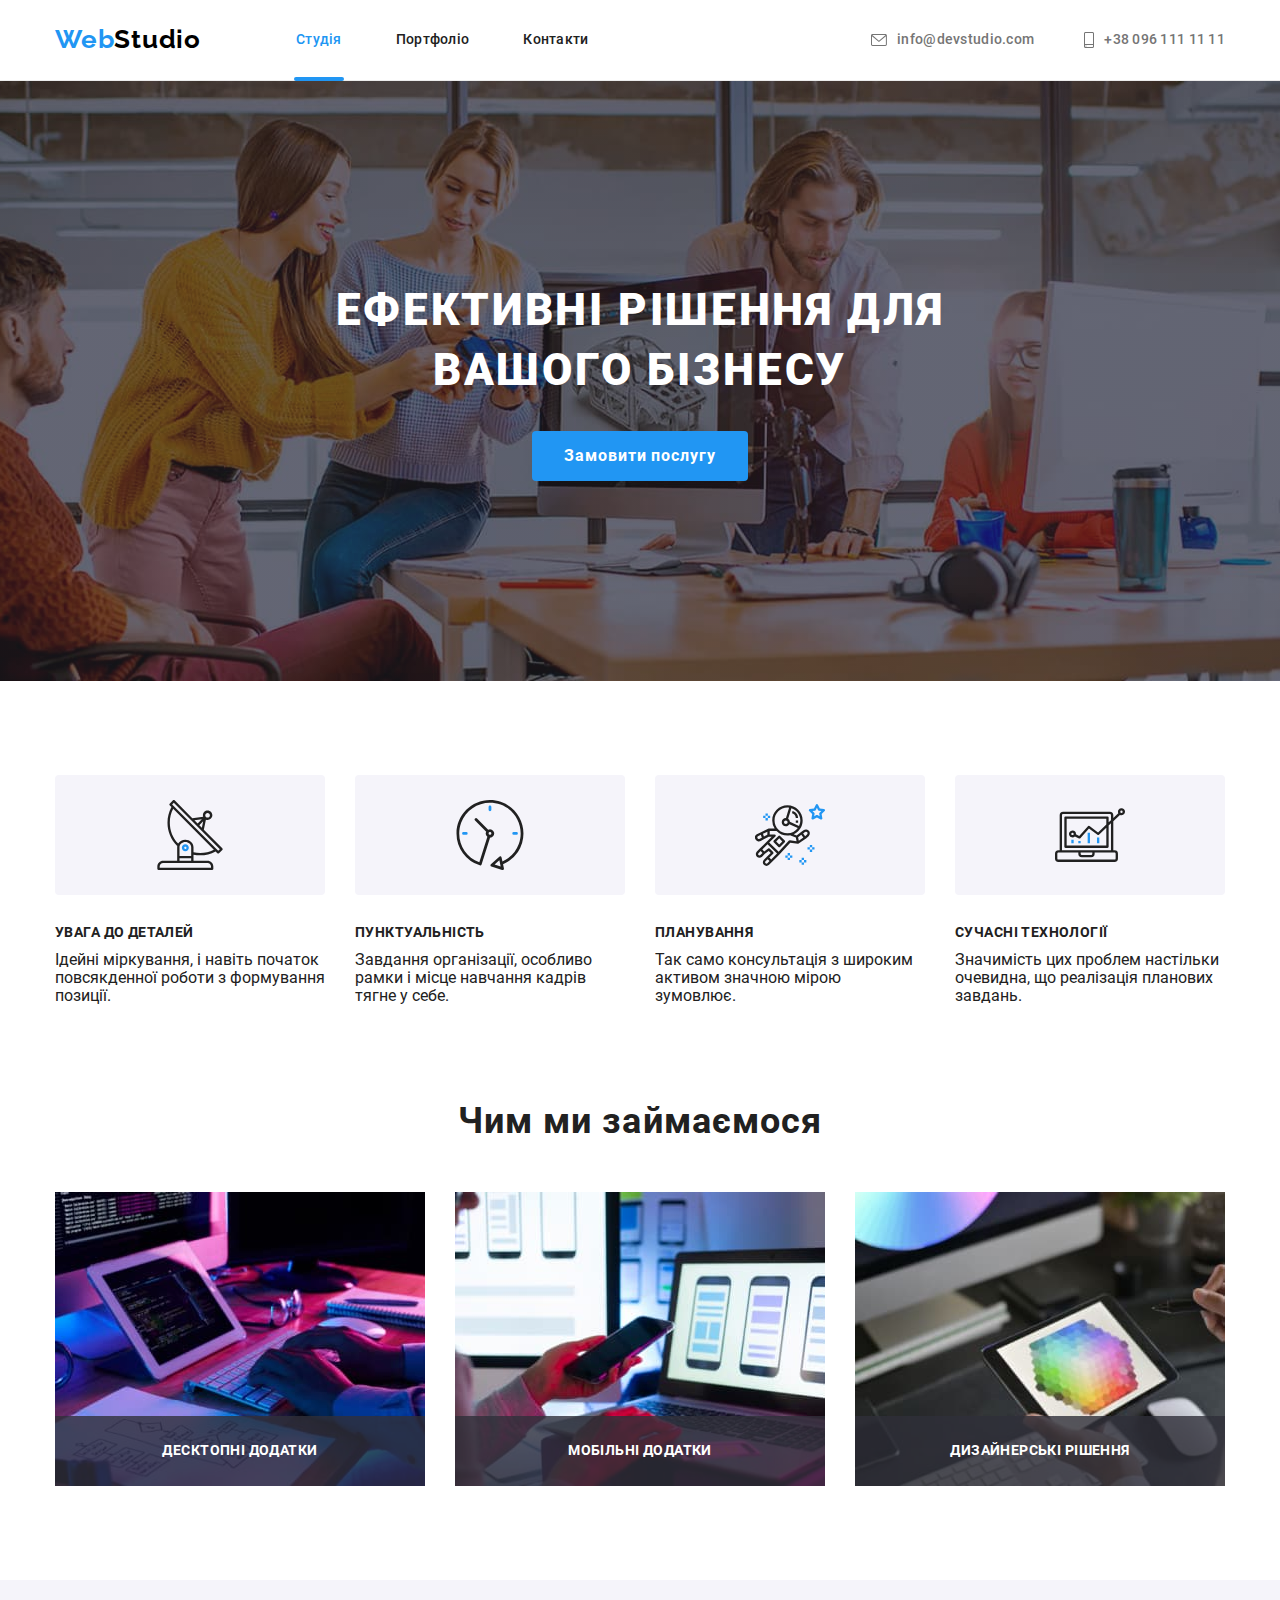
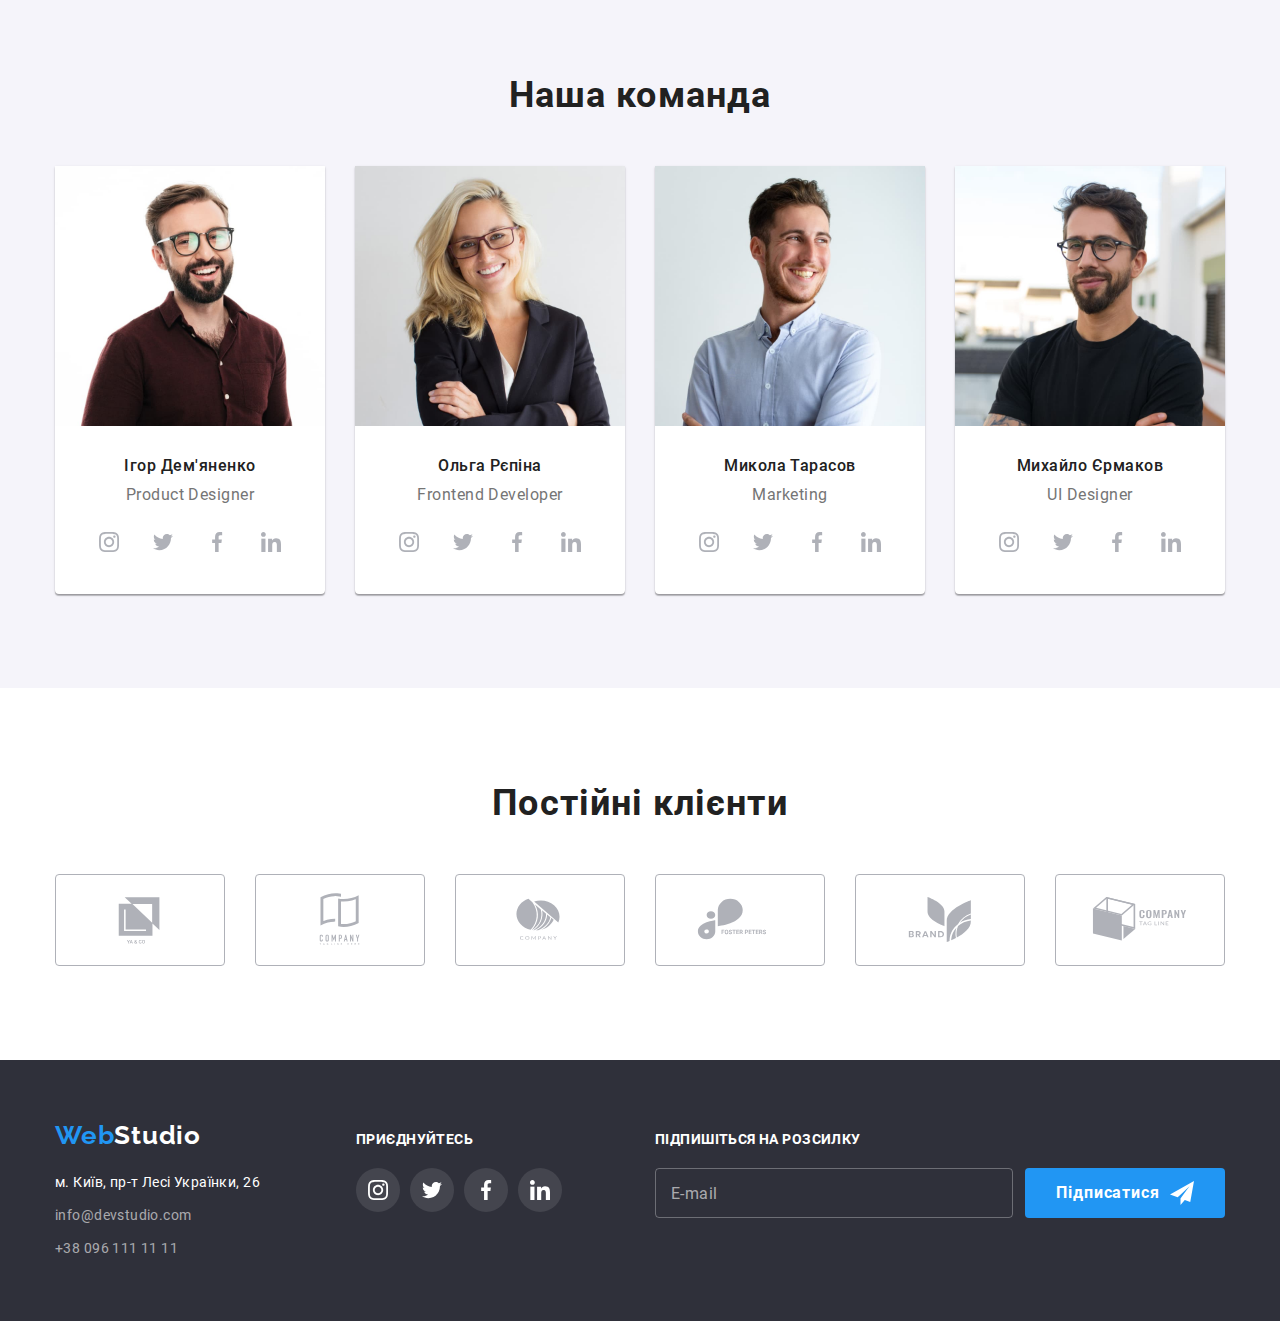
==== commit 0968cb33: "adapts header for tablet" ====
--- a/index.html
+++ b/index.html
@@ -8,7 +8,7 @@
     <title>Вебстудія</title>
   </head>
   <body>
-    <header class="header none">
+    <header class="header">
       <div class="container header__container">
         <nav class="navigation">
           <a href="./index.html" lang="en" class="logo navigation__logo"
--- a/css/main.min.css
+++ b/css/main.min.css
@@ -1 +1 @@
-/*! modern-normalize v1.1.0 | MIT License | https://github.com/sindresorhus/modern-normalize */*,::before,::after{-webkit-box-sizing:border-box;box-sizing:border-box}html{line-height:1.15;-webkit-text-size-adjust:100%;-moz-tab-size:4;-o-tab-size:4;tab-size:4}body{margin:0;font-family:system-ui,-apple-system,"Segoe UI",Roboto,Helvetica,Arial,sans-serif,"Apple Color Emoji","Segoe UI Emoji"}hr{height:0;color:inherit}abbr[title]{-webkit-text-decoration:underline dotted;text-decoration:underline dotted}b,strong{font-weight:bolder}code,kbd,samp,pre{font-family:ui-monospace,SFMono-Regular,Consolas,"Liberation Mono",Menlo,monospace;font-size:1em}small{font-size:80%}sub,sup{font-size:75%;line-height:0;position:relative;vertical-align:baseline}sub{bottom:-0.25em}sup{top:-0.5em}table{text-indent:0;border-color:inherit}button,input,optgroup,select,textarea{font-family:inherit;font-size:100%;line-height:1.15;margin:0}button,select{text-transform:none}button,[type=button],[type=reset],[type=submit]{-webkit-appearance:button}::-moz-focus-inner{border-style:none;padding:0}:-moz-focusring{outline:1px dotted ButtonText}:-moz-ui-invalid{box-shadow:none}legend{padding:0}progress{vertical-align:baseline}::-webkit-inner-spin-button,::-webkit-outer-spin-button{height:auto}[type=search]{-webkit-appearance:textfield;outline-offset:-2px}::-webkit-search-decoration{-webkit-appearance:none}::-webkit-file-upload-button{-webkit-appearance:button;font:inherit}summary{display:list-item}h1,h2,h3,p,ul{margin:0;padding-left:0}ul{list-style:none}body{font-family:"Roboto",sans-serif;color:var(--primary-color)}.section__title{font-size:28px;line-height:1.17;text-align:center;letter-spacing:.03em}@media screen and (min-width: 1200px){.section__title{font-size:36px}}.section__title--with-margin-bottom{margin-bottom:30px}@media screen and (min-width: 1200px){.section__title--with-margin-bottom{margin-bottom:50px}}img{display:block;max-width:100%;width:100%;height:auto}.none{display:none}:root{--accent-color: #2196f3;--hover-color: #188ce8;--normal-color: #ffffff;--primary-color: #212121;--minor-color: #757575;--secondary-color: #f5f4fa;--color-deco: #afb1b8;--transition-timing: 250ms cubic-bezier(0.4, 0, 0.2, 1)}.examples__link,.address__mail-and-tel,.address__map,.customers__link,.social__link,.contacts__link,.pages__link{text-decoration:none;color:currentColor;font-size:14px;-webkit-transition:color var(--transition-timing),background-color var(--transition-timing),border-color var(--transition-timing),fill var(--transition-timing),-webkit-box-shadow var(--transition-timing);transition:color var(--transition-timing),background-color var(--transition-timing),border-color var(--transition-timing),fill var(--transition-timing),-webkit-box-shadow var(--transition-timing);transition:color var(--transition-timing),background-color var(--transition-timing),border-color var(--transition-timing),box-shadow var(--transition-timing),fill var(--transition-timing);transition:color var(--transition-timing),background-color var(--transition-timing),border-color var(--transition-timing),box-shadow var(--transition-timing),fill var(--transition-timing),-webkit-box-shadow var(--transition-timing)}.examples__link:hover,.address__mail-and-tel:hover,.address__map:hover,.customers__link:hover,.social__link:hover,.contacts__link:hover,.pages__link:hover,.examples__link:focus,.address__mail-and-tel:focus,.address__map:focus,.customers__link:focus,.social__link:focus,.contacts__link:focus,.pages__link:focus{color:var(--accent-color);fill:var(--accent-color)}.section__title--hidden,.check__input{position:absolute;white-space:nowrap;width:1px;height:1px;overflow:hidden;border:0;padding:0;clip:rect(0 0 0 0);-webkit-clip-path:inset(50%);clip-path:inset(50%);margin:-1px}@font-face{font-family:"Raleway";font-style:normal;font-weight:400;src:url("../fonts/raleway-v28-latin-regular.eot");src:local(""),url("../fonts/raleway-v28-latin-regular.eot?#iefix") format("embedded-opentype"),url("../fonts/raleway-v28-latin-regular.woff2") format("woff2"),url("../fonts/raleway-v28-latin-regular.woff") format("woff"),url("../fonts/raleway-v28-latin-regular.ttf") format("truetype"),url("../fonts/raleway-v28-latin-regular.svg#Raleway") format("svg")}@font-face{font-family:"Raleway";font-style:normal;font-weight:700;src:url("../fonts/raleway-v28-latin-700.eot");src:local(""),url("../fonts/raleway-v28-latin-700.eot?#iefix") format("embedded-opentype"),url("../fonts/raleway-v28-latin-700.woff2") format("woff2"),url("../fonts/raleway-v28-latin-700.woff") format("woff"),url("../fonts/raleway-v28-latin-700.ttf") format("truetype"),url("../fonts/raleway-v28-latin-700.svg#Raleway") format("svg")}@font-face{font-family:"Roboto";font-style:normal;font-weight:400;src:url("../fonts/roboto-v30-latin_cyrillic-regular.eot");src:local(""),url("../fonts/roboto-v30-latin_cyrillic-regular.eot?#iefix") format("embedded-opentype"),url("../fonts/roboto-v30-latin_cyrillic-regular.woff2") format("woff2"),url("../fonts/roboto-v30-latin_cyrillic-regular.woff") format("woff"),url("../fonts/roboto-v30-latin_cyrillic-regular.ttf") format("truetype"),url("../fonts/roboto-v30-latin_cyrillic-regular.svg#Roboto") format("svg")}@font-face{font-family:"Roboto";font-style:normal;font-weight:500;src:url("../fonts/roboto-v30-latin_cyrillic-500.eot");src:local(""),url("../fonts/roboto-v30-latin_cyrillic-500.eot?#iefix") format("embedded-opentype"),url("../fonts/roboto-v30-latin_cyrillic-500.woff2") format("woff2"),url("../fonts/roboto-v30-latin_cyrillic-500.woff") format("woff"),url("../fonts/roboto-v30-latin_cyrillic-500.ttf") format("truetype"),url("../fonts/roboto-v30-latin_cyrillic-500.svg#Roboto") format("svg")}@font-face{font-family:"Roboto";font-style:normal;font-weight:700;src:url("../fonts/roboto-v30-latin_cyrillic-700.eot");src:local(""),url("../fonts/roboto-v30-latin_cyrillic-700.eot?#iefix") format("embedded-opentype"),url("../fonts/roboto-v30-latin_cyrillic-700.woff2") format("woff2"),url("../fonts/roboto-v30-latin_cyrillic-700.woff") format("woff"),url("../fonts/roboto-v30-latin_cyrillic-700.ttf") format("truetype"),url("../fonts/roboto-v30-latin_cyrillic-700.svg#Roboto") format("svg")}@font-face{font-family:"Roboto";font-style:normal;font-weight:900;src:url("../fonts/roboto-v30-latin_cyrillic-900.eot");src:local(""),url("../fonts/roboto-v30-latin_cyrillic-900.eot?#iefix") format("embedded-opentype"),url("../fonts/roboto-v30-latin_cyrillic-900.woff2") format("woff2"),url("../fonts/roboto-v30-latin_cyrillic-900.woff") format("woff"),url("../fonts/roboto-v30-latin_cyrillic-900.ttf") format("truetype"),url("../fonts/roboto-v30-latin_cyrillic-900.svg#Roboto") format("svg")}.container{width:100%;padding:0px 15px;margin:0 auto}@media screen and (min-width: 480px){.container{width:480px}}@media screen and (min-width: 768px){.container{width:768px}}@media screen and (min-width: 1200px){.container{width:1200px}}.section{padding-top:60px;padding-bottom:60px}@media screen and (min-width: 1200px){.section{padding-top:94px;padding-bottom:94px}}.section--no-padding-top{padding-top:0}.section--another-background{background-color:var(--secondary-color)}@media screen and (max-width: 1199px){.section--only-on-desctop{display:none}}.button{font-weight:700;font-size:16px;font-family:inherit;border:none;cursor:pointer;padding:0;border-radius:4px;-webkit-transition:color var(--transition-timing),background-color var(--transition-timing),border-color var(--transition-timing),-webkit-box-shadow var(--transition-timing);transition:color var(--transition-timing),background-color var(--transition-timing),border-color var(--transition-timing),-webkit-box-shadow var(--transition-timing);transition:color var(--transition-timing),background-color var(--transition-timing),border-color var(--transition-timing),box-shadow var(--transition-timing);transition:color var(--transition-timing),background-color var(--transition-timing),border-color var(--transition-timing),box-shadow var(--transition-timing),-webkit-box-shadow var(--transition-timing)}.button:hover,.button:focus{background-color:var(--hover-color);-webkit-box-shadow:0px 4px 4px rgba(0,0,0,.15);box-shadow:0px 4px 4px rgba(0,0,0,.15)}.logo{font-weight:700;font-size:24px;line-height:1.2;letter-spacing:.03em;font-family:"Raleway";color:var(--accent-color);text-decoration:none}@media screen and (min-width: 1200px){.logo{font-size:26px}}.logo__dark{color:#000}.logo__light{color:var(--normal-color)}.navigation__logo{padding-top:24px;margin-right:93px}.header{border-bottom:1px solid #ececec}.header__container{display:-webkit-box;display:-ms-flexbox;display:flex;-webkit-box-pack:justify;-ms-flex-pack:justify;justify-content:space-between}.navigation{display:-webkit-box;display:-ms-flexbox;display:flex}.pages{display:-webkit-box;display:-ms-flexbox;display:flex}.pages__item:not(:last-child){margin-right:50px}.pages__link{position:relative;font-weight:500;line-height:1.14;letter-spacing:.02em;color:inherit;display:block;padding:32px 2px 32px 2px}.pages__link--current{color:var(--accent-color)}.pages__link--current::after{content:"";display:block;width:100%;height:4px;border-radius:2px;background-color:currentColor;position:absolute;left:0;bottom:-1px}.pages__link:not(.pages__link--current)::after{content:"";display:block;width:100%;height:4px;border-radius:2px;background-color:var(--accent-color);position:absolute;left:0;bottom:-1px;-webkit-transform:scaleX(0);transform:scaleX(0);-webkit-transition:-webkit-transform var(--transition-timing);transition:-webkit-transform var(--transition-timing);transition:transform var(--transition-timing);transition:transform var(--transition-timing), -webkit-transform var(--transition-timing)}.pages__link:hover::after{-webkit-transform:scaleX(1);transform:scaleX(1)}.contacts{display:-webkit-box;display:-ms-flexbox;display:flex}.contacts__item:not(:last-child){margin-right:50px}.contacts__link{font-weight:500;line-height:1.14;letter-spacing:.02em;display:-webkit-box;display:-ms-flexbox;display:flex;-webkit-box-align:center;-ms-flex-align:center;align-items:center;padding:32px 0px;font-style:normal;color:var(--minor-color)}.contacts__icon{margin-right:10px;fill:currentColor;-webkit-transition:fill var(--transition-timing);transition:fill var(--transition-timing)}.hero{width:320px;margin:auto;background:-webkit-gradient(linear, left top, left bottom, from(rgba(47, 48, 58, 0.4)), to(rgba(47, 48, 58, 0.4))),url(../images/heroback.jpg),#2f303a;background:linear-gradient(rgba(47, 48, 58, 0.4), rgba(47, 48, 58, 0.4)),url(../images/heroback.jpg),#2f303a;background-repeat:no-repeat;background-position:center;text-align:center;padding:118px 0px}@media screen and (min-width: 480px){.hero{width:480px}}@media screen and (min-width: 768px){.hero{width:768px}}@media screen and (min-width: 1200px){.hero{width:1600px;padding:200px 0px}}.hero__title{max-width:290px;font-weight:900;font-size:26px;line-height:1.62;letter-spacing:.06em;margin:0 auto;margin-bottom:30px;text-transform:uppercase;color:var(--normal-color)}@media screen and (min-width: 480px){.hero__title{max-width:360px}}@media screen and (min-width: 1200px){.hero__title{max-width:696px;font-weight:900;font-size:44px;line-height:1.36;letter-spacing:.06em}}.hero__button{line-height:1.88;letter-spacing:.06em;color:var(--normal-color);background-color:var(--accent-color);padding:10px 32px 10px 32px;min-width:200px}@media screen and (min-width: 1200px){.hero__button{min-width:216px}}.benefits{display:-webkit-box;display:-ms-flexbox;display:flex;-webkit-box-orient:vertical;-webkit-box-direction:normal;-ms-flex-direction:column;flex-direction:column;gap:30px}@media screen and (min-width: 768px){.benefits{-webkit-box-orient:horizontal;-webkit-box-direction:normal;-ms-flex-direction:row;flex-direction:row;-ms-flex-wrap:wrap;flex-wrap:wrap}}@media screen and (min-width: 1200px){.benefits{-webkit-column-gap:30px;-moz-column-gap:30px;column-gap:30px}}.benefits__item{width:100%}@media screen and (min-width: 768px){.benefits__item{-ms-flex-preferred-size:calc((100% - 30px)/2);flex-basis:calc((100% - 30px)/2)}}@media screen and (min-width: 1200px){.benefits__item{-ms-flex-preferred-size:calc((100% - 90px)/4);flex-basis:calc((100% - 90px)/4)}}.benefits__icon-wrapper{display:-webkit-box;display:-ms-flexbox;display:flex;-webkit-box-pack:center;-ms-flex-pack:center;justify-content:center;-webkit-box-align:center;-ms-flex-align:center;align-items:center;background-color:var(--secondary-color);margin-bottom:30px;width:100%;height:120px;border-radius:4px}.benefits__title{font-size:14px;line-height:1.14;letter-spacing:.03em;margin-bottom:10px;text-transform:uppercase;text-align:center}@media screen and (min-width: 768px){.benefits__title{text-align:left}}.benefits__title__text{font-size:14px;line-height:1.71;letter-spacing:.03em;color:var(--minor-color)}.what-we-do{display:-webkit-box;display:-ms-flexbox;display:flex;-webkit-column-gap:30px;-moz-column-gap:30px;column-gap:30px}.what-we-do__item{-ms-flex-preferred-size:calc((100% - 60px)/3);flex-basis:calc((100% - 60px)/3);position:relative}.what-we-do__wrapper{display:-webkit-box;display:-ms-flexbox;display:flex;-webkit-box-pack:center;-ms-flex-pack:center;justify-content:center;-webkit-box-align:center;-ms-flex-align:center;align-items:center;width:100%;height:70px;background-color:rgba(47,48,58,.8);position:absolute;bottom:0;left:0}.what-we-do__title{font-weight:700;font-size:14px;line-height:1.14;letter-spacing:.03em;text-transform:uppercase;color:var(--normal-color)}.team{text-align:center;display:-webkit-box;display:-ms-flexbox;display:flex;-webkit-box-orient:vertical;-webkit-box-direction:normal;-ms-flex-direction:column;flex-direction:column;gap:30px}@media screen and (min-width: 768px){.team{-webkit-box-orient:horizontal;-webkit-box-direction:normal;-ms-flex-direction:row;flex-direction:row;-ms-flex-wrap:wrap;flex-wrap:wrap}}@media screen and (min-width: 1200px){.team{-webkit-box-orient:horizontal;-webkit-box-direction:normal;-ms-flex-direction:row;flex-direction:row}}.team__item{width:100%;background-color:var(--normal-color);-webkit-box-shadow:0px 1px 3px rgba(0,0,0,.12),0px 1px 1px rgba(0,0,0,.14),0px 2px 1px rgba(0,0,0,.2);box-shadow:0px 1px 3px rgba(0,0,0,.12),0px 1px 1px rgba(0,0,0,.14),0px 2px 1px rgba(0,0,0,.2);border-radius:0px 0px 4px 4px}@media screen and (min-width: 768px){.team__item{-ms-flex-preferred-size:calc((100% - 30px)/2);flex-basis:calc((100% - 30px)/2)}}@media screen and (min-width: 1200px){.team__item{-ms-flex-preferred-size:calc((100% - 90px)/4);flex-basis:calc((100% - 90px)/4)}}.team__wrapper{padding:30px 0px 24px 0px}@media screen and (min-width: 1200px){.team__wrapper{padding:30px 0px}}.team__title{font-weight:500;font-size:16px;line-height:1.19;letter-spacing:.03em;margin-bottom:10px}.team__text{font-size:16px;line-height:1.19;letter-spacing:.03em;margin-bottom:16px;color:var(--minor-color)}.social{display:-webkit-box;display:-ms-flexbox;display:flex;-webkit-box-pack:center;-ms-flex-pack:center;justify-content:center;gap:10px}.social__link{display:-webkit-box;display:-ms-flexbox;display:flex;-webkit-box-pack:center;-ms-flex-pack:center;justify-content:center;-webkit-box-align:center;-ms-flex-align:center;align-items:center;width:44px;height:44px;border-radius:50px;fill:var(--color-deco)}.social__link:hover,.social__link:focus{fill:var(--normal-color);background-color:currentColor}.customers{display:-webkit-box;display:-ms-flexbox;display:flex;-webkit-box-orient:horizontal;-webkit-box-direction:normal;-ms-flex-direction:row;flex-direction:row;-ms-flex-wrap:wrap;flex-wrap:wrap;gap:30px}@media screen and (min-width: 1200px){.customers{-webkit-box-pack:center;-ms-flex-pack:center;justify-content:center}}.customers__item{-ms-flex-preferred-size:calc((100% - 30px)/2);flex-basis:calc((100% - 30px)/2);height:92px}@media screen and (min-width: 768px){.customers__item{-ms-flex-preferred-size:calc((100% - 60px)/3);flex-basis:calc((100% - 60px)/3)}}@media screen and (min-width: 1200px){.customers__item{-ms-flex-preferred-size:calc((100% - 150px)/6);flex-basis:calc((100% - 150px)/6)}}.customers__link{display:-webkit-box;display:-ms-flexbox;display:flex;-webkit-box-pack:center;-ms-flex-pack:center;justify-content:center;-webkit-box-align:center;-ms-flex-align:center;align-items:center;fill:var(--color-deco);width:100%;height:100%;border:1px solid var(--color-deco);border-radius:4px}.customers__link:hover,.customers__link:focus{border-color:var(--accent-color)}.footer{background-color:#2f303a;padding-top:60px;padding-bottom:60px}.footer__container{display:-webkit-box;display:-ms-flexbox;display:flex;-webkit-box-orient:vertical;-webkit-box-direction:normal;-ms-flex-direction:column;flex-direction:column;text-align:center;gap:60px}@media screen and (min-width: 768px){.footer__container{-webkit-box-orient:horizontal;-webkit-box-direction:normal;-ms-flex-direction:row;flex-direction:row;-ms-flex-wrap:wrap;flex-wrap:wrap;-webkit-box-pack:center;-ms-flex-pack:center;justify-content:center;-webkit-box-align:baseline;-ms-flex-align:baseline;align-items:baseline;-webkit-column-gap:165px;-moz-column-gap:165px;column-gap:165px}}@media screen and (min-width: 1200px){.footer__container{-ms-flex-wrap:nowrap;flex-wrap:nowrap;text-align:left;gap:0}}@media screen and (min-width: 1200px){.left-footer{margin-right:70px;-webkit-box-flex:1;-ms-flex-positive:1;flex-grow:1}}.address{margin-top:20px}.address__item:nth-child(n+2){margin-top:8px}@media screen and (min-width: 1200px){.address__item:nth-child(n+2){margin-top:9px}}.address__map{line-height:1.71;letter-spacing:.03em;font-style:normal;color:var(--normal-color)}.address__mail-and-tel{line-height:1.71;letter-spacing:.03em;font-style:normal;color:rgba(255,255,255,.6)}@media screen and (min-width: 1200px){.call{margin-right:93px}}.call__title{font-weight:700;font-size:14px;line-height:1.14;letter-spacing:.03em;text-transform:uppercase;color:var(--normal-color);margin-bottom:20px}.social__item .social__link{display:-webkit-box;display:-ms-flexbox;display:flex;-webkit-box-pack:center;-ms-flex-pack:center;justify-content:center;-webkit-box-align:center;-ms-flex-align:center;align-items:center;width:44px;height:44px;border-radius:50px;fill:var(--normal-color);background-color:rgba(255,255,255,.1)}.social__item .social__link:hover,.social__item .social__link:focus{background-color:currentColor}@media screen and (min-width: 1200px){.subscription{display:-webkit-box;display:-ms-flexbox;display:flex;gap:12px}}.subscription__input{min-width:290px;font-weight:400;font-size:16px;line-height:1.25;letter-spacing:.03em;height:50px;padding:15px 0px 15px 15px;background-color:rgba(0,0,0,0);border:1px solid rgba(255,255,255,.3);border-radius:4px;outline:none;color:var(--normal-color);-webkit-transition:border-color var(--transition-timing);transition:border-color var(--transition-timing)}@media screen and (min-width: 480px){.subscription__input{min-width:450px}}@media screen and (min-width: 1200px){.subscription__input{min-width:358px}}.subscription__input:focus{border-color:var(--normal-color);-webkit-box-shadow:0px 4px 4px rgba(0,0,0,.15);box-shadow:0px 4px 4px rgba(0,0,0,.15)}.subscription__input:hover{border-color:var(--accent-color)}.subscription__input::-webkit-input-placeholder{font-weight:400;font-size:16px;line-height:1.25;letter-spacing:.03em;color:rgba(255,255,255,.6)}.subscription__input::-moz-placeholder{font-weight:400;font-size:16px;line-height:1.25;letter-spacing:.03em;color:rgba(255,255,255,.6)}.subscription__input:-ms-input-placeholder{font-weight:400;font-size:16px;line-height:1.25;letter-spacing:.03em;color:rgba(255,255,255,.6)}.subscription__input::-ms-input-placeholder{font-weight:400;font-size:16px;line-height:1.25;letter-spacing:.03em;color:rgba(255,255,255,.6)}.subscription__input::placeholder{font-weight:400;font-size:16px;line-height:1.25;letter-spacing:.03em;color:rgba(255,255,255,.6)}.subscription__button{line-height:1.88;letter-spacing:.06em;display:-webkit-box;display:-ms-flexbox;display:flex;-webkit-box-pack:center;-ms-flex-pack:center;justify-content:center;-webkit-box-align:center;-ms-flex-align:center;align-items:center;gap:10px;color:var(--normal-color);background-color:var(--accent-color);min-width:200px;margin:20px auto 0px;padding:10px 0px}@media screen and (min-width: 1200px){.subscription__button{margin:0}}.filters{display:-webkit-box;display:-ms-flexbox;display:flex;-ms-flex-wrap:wrap;flex-wrap:wrap;row-gap:15px;-webkit-column-gap:8px;-moz-column-gap:8px;column-gap:8px}@media screen and (max-width: 767px){.filters{max-width:326px}}@media screen and (min-width: 768px){.filters{-webkit-box-pack:center;-ms-flex-pack:center;justify-content:center}}.filters__button{font-weight:500;line-height:1.63;letter-spacing:.03em;color:inherit;background-color:var(--secondary-color);border-radius:4px;padding:6px 22px 6px 22px}.filters__button:hover,.filters__button:focus{color:var(--normal-color);background-color:var(--accent-color);-webkit-box-shadow:0px 3px 1px rgba(0,0,0,.1),0px 1px 2px rgba(0,0,0,.08),0px 2px 2px rgba(0,0,0,.12);box-shadow:0px 3px 1px rgba(0,0,0,.1),0px 1px 2px rgba(0,0,0,.08),0px 2px 2px rgba(0,0,0,.12)}.examples{display:-webkit-box;display:-ms-flexbox;display:flex;-webkit-box-orient:vertical;-webkit-box-direction:normal;-ms-flex-direction:column;flex-direction:column;gap:30px;margin-top:40px}@media screen and (min-width: 768px){.examples{-webkit-box-orient:horizontal;-webkit-box-direction:normal;-ms-flex-direction:row;flex-direction:row;-ms-flex-wrap:wrap;flex-wrap:wrap;margin-top:30px}}@media screen and (min-width: 1200px){.examples{margin-top:50px}}.examples__item{width:100%;background-color:var(--normal-color)}@media screen and (min-width: 768px){.examples__item{-ms-flex-preferred-size:calc((100% - 30px)/2);flex-basis:calc((100% - 30px)/2)}}@media screen and (min-width: 1200px){.examples__item{-ms-flex-preferred-size:calc((100% - 60px)/3);flex-basis:calc((100% - 60px)/3)}}.examples__link{display:-webkit-box;display:-ms-flexbox;display:flex;-webkit-box-orient:vertical;-webkit-box-direction:normal;-ms-flex-direction:column;flex-direction:column;height:100%}.examples__link:hover,.examples__link:focus{color:inherit;-webkit-box-shadow:0px 1px 1px rgba(0,0,0,.12),0px 4px 4px rgba(0,0,0,.06),1px 4px 6px rgba(0,0,0,.16);box-shadow:0px 1px 1px rgba(0,0,0,.12),0px 4px 4px rgba(0,0,0,.06),1px 4px 6px rgba(0,0,0,.16)}.examples__title{font-size:18px;line-height:2;letter-spacing:.06em;margin-bottom:4px}.examples__text{font-size:16px;line-height:1.88;letter-spacing:.03em;color:var(--minor-color)}.examples__box{padding:20px 24px;border:1px solid #eee;border-top:none;-webkit-box-flex:1;-ms-flex-positive:1;flex-grow:1}.examples__wrap{position:relative;overflow:hidden}.examples__overlay{font-size:18px;line-height:1.6;letter-spacing:.03em;height:100%;padding:77px 24px;color:var(--normal-color);background-color:rgba(33,150,243,.9);position:absolute;top:0;left:0;-webkit-transform:translateY(100%);transform:translateY(100%);-webkit-transition:-webkit-transform var(--transition-timing);transition:-webkit-transform var(--transition-timing);transition:transform var(--transition-timing);transition:transform var(--transition-timing), -webkit-transform var(--transition-timing)}@media screen and (min-width: 768px){.examples__overlay{padding:49px 24px 77px 24px}}@media screen and (min-width: 1200px){.examples__overlay{padding:63px 24px}}.examples__link:hover .examples__overlay,.examples__link:focus .examples__overlay{-webkit-transform:translateY(0%);transform:translateY(0%)}.backdrop{position:fixed;top:0;left:0;width:100%;height:100%;background-color:rgba(0,0,0,.2);-webkit-transition:opacity var(--transition-timing),visibility var(--transition-timing);transition:opacity var(--transition-timing),visibility var(--transition-timing)}.backdrop--is-hidden{opacity:0;visibility:hidden;pointer-events:none}.modal{width:528px;min-height:581px;padding:40px;background-color:var(--normal-color);-webkit-box-shadow:0px 1px 3px rgba(0,0,0,.12),0px 1px 1px rgba(0,0,0,.14),0px 2px 1px rgba(0,0,0,.2);box-shadow:0px 1px 3px rgba(0,0,0,.12),0px 1px 1px rgba(0,0,0,.14),0px 2px 1px rgba(0,0,0,.2);border-radius:4px;position:absolute;top:50%;left:50%;-webkit-transform:translate(-50%, -50%);transform:translate(-50%, -50%)}.modal__button{display:-webkit-box;display:-ms-flexbox;display:flex;-webkit-box-pack:center;-ms-flex-pack:center;justify-content:center;-webkit-box-align:center;-ms-flex-align:center;align-items:center;width:30px;height:30px;background-color:var(--normal-color);border-radius:50%;border:1px solid rgba(0,0,0,.1);position:absolute;right:8px;top:8px;-webkit-transition:var(--transition-timing);transition:var(--transition-timing)}.modal__button:focus,.modal__button:hover{fill:var(--accent-color)}.no-scroll{overflow:hidden}.form{width:448px}.form__title{font-weight:700;font-size:20px;line-height:1.15;letter-spacing:.03em;margin-bottom:12px;text-align:center}.form__field:not(:nth-child(5)){margin-bottom:10px}.form__field:nth-child(5){margin-bottom:20px}.form__label{font-size:12px;line-height:1.17;letter-spacing:.01em;display:block;margin-bottom:4px;color:var(--minor-color)}.form__input{font-size:12px;line-height:1.17;letter-spacing:.01em;cursor:pointer;outline:none;width:100%;height:40px;padding:10px 0px 10px 42px;border-radius:4px;border:1px solid rgba(33,33,33,.2);-webkit-transition:border-color var(--transition-timing);transition:border-color var(--transition-timing)}.form__input:focus{border-color:var(--accent-color)}.form__input__icon{position:absolute;top:50%;left:12px;-webkit-transform:translateY(-50%);transform:translateY(-50%);-webkit-transition:fill var(--transition-timing);transition:fill var(--transition-timing)}.form__input:focus+.form__input__icon{fill:var(--accent-color)}.form__text{display:block;width:100%;height:120px;padding:12px 16px;resize:none;cursor:pointer;border-radius:4px;border:1px solid rgba(33,33,33,.2);outline:none;-webkit-transition:border-color var(--transition-timing);transition:border-color var(--transition-timing)}.form__text:focus{border-color:var(--accent-color)}.form__text::-webkit-input-placeholder{font-weight:400;font-size:12px;line-height:1.17;letter-spacing:.01em;color:rgba(117,117,117,.5)}.form__text::-moz-placeholder{font-weight:400;font-size:12px;line-height:1.17;letter-spacing:.01em;color:rgba(117,117,117,.5)}.form__text:-ms-input-placeholder{font-weight:400;font-size:12px;line-height:1.17;letter-spacing:.01em;color:rgba(117,117,117,.5)}.form__text::-ms-input-placeholder{font-weight:400;font-size:12px;line-height:1.17;letter-spacing:.01em;color:rgba(117,117,117,.5)}.form__text::placeholder{font-weight:400;font-size:12px;line-height:1.17;letter-spacing:.01em;color:rgba(117,117,117,.5)}.form__button{line-height:1.88;letter-spacing:.06em;color:var(--normal-color);background-color:var(--accent-color);padding:10px 52px;min-width:200px;display:block;margin:0 auto}.input-wrapper{position:relative}.check{font-size:14px;line-height:1.71;letter-spacing:.03em;display:-webkit-box;display:-ms-flexbox;display:flex;-webkit-box-pack:center;-ms-flex-pack:center;justify-content:center;-webkit-box-align:center;-ms-flex-align:center;align-items:center;position:relative;margin-bottom:30px;color:var(--minor-color)}.check__span{position:relative;width:16px;height:15px;border:2px solid var(--primary-color);border-radius:2px;cursor:pointer;margin-right:7px;-webkit-transition:background-color var(--transition-timing),-webkit-box-shadow var(--transition-timing);transition:background-color var(--transition-timing),-webkit-box-shadow var(--transition-timing);transition:background-color var(--transition-timing),box-shadow var(--transition-timing);transition:background-color var(--transition-timing),box-shadow var(--transition-timing),-webkit-box-shadow var(--transition-timing)}.check__input:checked+.check__span{border:none;background-color:var(--accent-color);-webkit-box-shadow:0px 4px 4px rgba(0,0,0,.25);box-shadow:0px 4px 4px rgba(0,0,0,.25)}.check__icon{fill:rgba(0,0,0,0);position:absolute;top:50%;left:50%;-webkit-transform:translate(-50%, -50%);transform:translate(-50%, -50%);-webkit-transition:fill var(--transition-timing);transition:fill var(--transition-timing)}.check__input:checked+.check__span .check__icon{fill:var(--normal-color)}.check__link{color:var(--accent-color);text-decoration:underline;-webkit-transition:color var(--transition-timing);transition:color var(--transition-timing)}.check__link:hover,.check__link:focus{color:var(--hover-color)}/*# sourceMappingURL=main.min.css.map */+/*! modern-normalize v1.1.0 | MIT License | https://github.com/sindresorhus/modern-normalize */*,::before,::after{-webkit-box-sizing:border-box;box-sizing:border-box}html{line-height:1.15;-webkit-text-size-adjust:100%;-moz-tab-size:4;-o-tab-size:4;tab-size:4}body{margin:0;font-family:system-ui,-apple-system,"Segoe UI",Roboto,Helvetica,Arial,sans-serif,"Apple Color Emoji","Segoe UI Emoji"}hr{height:0;color:inherit}abbr[title]{-webkit-text-decoration:underline dotted;text-decoration:underline dotted}b,strong{font-weight:bolder}code,kbd,samp,pre{font-family:ui-monospace,SFMono-Regular,Consolas,"Liberation Mono",Menlo,monospace;font-size:1em}small{font-size:80%}sub,sup{font-size:75%;line-height:0;position:relative;vertical-align:baseline}sub{bottom:-0.25em}sup{top:-0.5em}table{text-indent:0;border-color:inherit}button,input,optgroup,select,textarea{font-family:inherit;font-size:100%;line-height:1.15;margin:0}button,select{text-transform:none}button,[type=button],[type=reset],[type=submit]{-webkit-appearance:button}::-moz-focus-inner{border-style:none;padding:0}:-moz-focusring{outline:1px dotted ButtonText}:-moz-ui-invalid{box-shadow:none}legend{padding:0}progress{vertical-align:baseline}::-webkit-inner-spin-button,::-webkit-outer-spin-button{height:auto}[type=search]{-webkit-appearance:textfield;outline-offset:-2px}::-webkit-search-decoration{-webkit-appearance:none}::-webkit-file-upload-button{-webkit-appearance:button;font:inherit}summary{display:list-item}h1,h2,h3,p,ul{margin:0;padding-left:0}ul{list-style:none}body{font-family:"Roboto",sans-serif;color:var(--primary-color)}.section__title{font-size:28px;line-height:1.17;text-align:center;letter-spacing:.03em}@media screen and (min-width: 1200px){.section__title{font-size:36px}}.section__title--with-margin-bottom{margin-bottom:30px}@media screen and (min-width: 1200px){.section__title--with-margin-bottom{margin-bottom:50px}}img{display:block;max-width:100%;width:100%;height:auto}.none{display:none}:root{--accent-color: #2196f3;--hover-color: #188ce8;--normal-color: #ffffff;--primary-color: #212121;--minor-color: #757575;--secondary-color: #f5f4fa;--color-deco: #afb1b8;--transition-timing: 250ms cubic-bezier(0.4, 0, 0.2, 1)}.examples__link,.address__mail-and-tel,.address__map,.customers__link,.social__link,.contacts__link,.pages__link{text-decoration:none;color:currentColor;font-size:14px;-webkit-transition:color var(--transition-timing),background-color var(--transition-timing),border-color var(--transition-timing),fill var(--transition-timing),-webkit-box-shadow var(--transition-timing);transition:color var(--transition-timing),background-color var(--transition-timing),border-color var(--transition-timing),fill var(--transition-timing),-webkit-box-shadow var(--transition-timing);transition:color var(--transition-timing),background-color var(--transition-timing),border-color var(--transition-timing),box-shadow var(--transition-timing),fill var(--transition-timing);transition:color var(--transition-timing),background-color var(--transition-timing),border-color var(--transition-timing),box-shadow var(--transition-timing),fill var(--transition-timing),-webkit-box-shadow var(--transition-timing)}.examples__link:hover,.address__mail-and-tel:hover,.address__map:hover,.customers__link:hover,.social__link:hover,.contacts__link:hover,.pages__link:hover,.examples__link:focus,.address__mail-and-tel:focus,.address__map:focus,.customers__link:focus,.social__link:focus,.contacts__link:focus,.pages__link:focus{color:var(--accent-color);fill:var(--accent-color)}.section__title--hidden,.check__input{position:absolute;white-space:nowrap;width:1px;height:1px;overflow:hidden;border:0;padding:0;clip:rect(0 0 0 0);-webkit-clip-path:inset(50%);clip-path:inset(50%);margin:-1px}@font-face{font-family:"Raleway";font-style:normal;font-weight:400;src:url("../fonts/raleway-v28-latin-regular.eot");src:local(""),url("../fonts/raleway-v28-latin-regular.eot?#iefix") format("embedded-opentype"),url("../fonts/raleway-v28-latin-regular.woff2") format("woff2"),url("../fonts/raleway-v28-latin-regular.woff") format("woff"),url("../fonts/raleway-v28-latin-regular.ttf") format("truetype"),url("../fonts/raleway-v28-latin-regular.svg#Raleway") format("svg")}@font-face{font-family:"Raleway";font-style:normal;font-weight:700;src:url("../fonts/raleway-v28-latin-700.eot");src:local(""),url("../fonts/raleway-v28-latin-700.eot?#iefix") format("embedded-opentype"),url("../fonts/raleway-v28-latin-700.woff2") format("woff2"),url("../fonts/raleway-v28-latin-700.woff") format("woff"),url("../fonts/raleway-v28-latin-700.ttf") format("truetype"),url("../fonts/raleway-v28-latin-700.svg#Raleway") format("svg")}@font-face{font-family:"Roboto";font-style:normal;font-weight:400;src:url("../fonts/roboto-v30-latin_cyrillic-regular.eot");src:local(""),url("../fonts/roboto-v30-latin_cyrillic-regular.eot?#iefix") format("embedded-opentype"),url("../fonts/roboto-v30-latin_cyrillic-regular.woff2") format("woff2"),url("../fonts/roboto-v30-latin_cyrillic-regular.woff") format("woff"),url("../fonts/roboto-v30-latin_cyrillic-regular.ttf") format("truetype"),url("../fonts/roboto-v30-latin_cyrillic-regular.svg#Roboto") format("svg")}@font-face{font-family:"Roboto";font-style:normal;font-weight:500;src:url("../fonts/roboto-v30-latin_cyrillic-500.eot");src:local(""),url("../fonts/roboto-v30-latin_cyrillic-500.eot?#iefix") format("embedded-opentype"),url("../fonts/roboto-v30-latin_cyrillic-500.woff2") format("woff2"),url("../fonts/roboto-v30-latin_cyrillic-500.woff") format("woff"),url("../fonts/roboto-v30-latin_cyrillic-500.ttf") format("truetype"),url("../fonts/roboto-v30-latin_cyrillic-500.svg#Roboto") format("svg")}@font-face{font-family:"Roboto";font-style:normal;font-weight:700;src:url("../fonts/roboto-v30-latin_cyrillic-700.eot");src:local(""),url("../fonts/roboto-v30-latin_cyrillic-700.eot?#iefix") format("embedded-opentype"),url("../fonts/roboto-v30-latin_cyrillic-700.woff2") format("woff2"),url("../fonts/roboto-v30-latin_cyrillic-700.woff") format("woff"),url("../fonts/roboto-v30-latin_cyrillic-700.ttf") format("truetype"),url("../fonts/roboto-v30-latin_cyrillic-700.svg#Roboto") format("svg")}@font-face{font-family:"Roboto";font-style:normal;font-weight:900;src:url("../fonts/roboto-v30-latin_cyrillic-900.eot");src:local(""),url("../fonts/roboto-v30-latin_cyrillic-900.eot?#iefix") format("embedded-opentype"),url("../fonts/roboto-v30-latin_cyrillic-900.woff2") format("woff2"),url("../fonts/roboto-v30-latin_cyrillic-900.woff") format("woff"),url("../fonts/roboto-v30-latin_cyrillic-900.ttf") format("truetype"),url("../fonts/roboto-v30-latin_cyrillic-900.svg#Roboto") format("svg")}.container{width:100%;padding:0px 15px;margin:0 auto}@media screen and (min-width: 480px){.container{width:480px}}@media screen and (min-width: 768px){.container{width:768px}}@media screen and (min-width: 1200px){.container{width:1200px}}.section{padding-top:60px;padding-bottom:60px}@media screen and (min-width: 1200px){.section{padding-top:94px;padding-bottom:94px}}.section--no-padding-top{padding-top:0}.section--another-background{background-color:var(--secondary-color)}@media screen and (max-width: 1199px){.section--only-on-desctop{display:none}}.button{font-weight:700;font-size:16px;font-family:inherit;border:none;cursor:pointer;padding:0;border-radius:4px;-webkit-transition:color var(--transition-timing),background-color var(--transition-timing),border-color var(--transition-timing),-webkit-box-shadow var(--transition-timing);transition:color var(--transition-timing),background-color var(--transition-timing),border-color var(--transition-timing),-webkit-box-shadow var(--transition-timing);transition:color var(--transition-timing),background-color var(--transition-timing),border-color var(--transition-timing),box-shadow var(--transition-timing);transition:color var(--transition-timing),background-color var(--transition-timing),border-color var(--transition-timing),box-shadow var(--transition-timing),-webkit-box-shadow var(--transition-timing)}.button:hover,.button:focus{background-color:var(--hover-color);-webkit-box-shadow:0px 4px 4px rgba(0,0,0,.15);box-shadow:0px 4px 4px rgba(0,0,0,.15)}.logo{font-weight:700;font-size:24px;line-height:1.2;letter-spacing:.03em;font-family:"Raleway";color:var(--accent-color);text-decoration:none}@media screen and (min-width: 1200px){.logo{font-size:26px}}.logo__dark{color:#000}.logo__light{color:var(--normal-color)}.navigation__logo{padding-top:24px;margin-right:93px}.header{border-bottom:1px solid #ececec}.header__container{display:-webkit-box;display:-ms-flexbox;display:flex;-webkit-box-pack:justify;-ms-flex-pack:justify;justify-content:space-between}.navigation{display:-webkit-box;display:-ms-flexbox;display:flex}.pages{display:-webkit-box;display:-ms-flexbox;display:flex}.pages__item:not(:last-child){margin-right:50px}.pages__link{position:relative;font-weight:500;line-height:1.14;letter-spacing:.02em;color:inherit;display:block;padding:32px 2px 32px 2px}.pages__link--current{color:var(--accent-color)}.pages__link--current::after{content:"";display:block;width:100%;height:4px;border-radius:2px;background-color:currentColor;position:absolute;left:0;bottom:-1px}.pages__link:not(.pages__link--current)::after{content:"";display:block;width:100%;height:4px;border-radius:2px;background-color:var(--accent-color);position:absolute;left:0;bottom:-1px;-webkit-transform:scaleX(0);transform:scaleX(0);-webkit-transition:-webkit-transform var(--transition-timing);transition:-webkit-transform var(--transition-timing);transition:transform var(--transition-timing);transition:transform var(--transition-timing), -webkit-transform var(--transition-timing)}.pages__link:hover::after{-webkit-transform:scaleX(1);transform:scaleX(1)}.contacts{display:-webkit-box;display:-ms-flexbox;display:flex;-webkit-box-orient:vertical;-webkit-box-direction:normal;-ms-flex-direction:column;flex-direction:column;-webkit-box-pack:center;-ms-flex-pack:center;justify-content:center}@media screen and (min-width: 1200px){.contacts{-webkit-box-orient:horizontal;-webkit-box-direction:normal;-ms-flex-direction:row;flex-direction:row}}@media screen and (min-width: 1200px){.contacts__item:not(:last-child){margin-right:50px}}.contacts__link{font-weight:500;line-height:1.14;letter-spacing:.02em;display:-webkit-box;display:-ms-flexbox;display:flex;-webkit-box-align:center;-ms-flex-align:center;align-items:center;font-style:normal;color:var(--minor-color);padding:5px 0px}@media screen and (min-width: 1200px){.contacts__link{padding:32px 0px}}.contacts__icon{margin-right:10px;fill:currentColor;-webkit-transition:fill var(--transition-timing);transition:fill var(--transition-timing)}.hero{width:320px;margin:auto;background:-webkit-gradient(linear, left top, left bottom, from(rgba(47, 48, 58, 0.4)), to(rgba(47, 48, 58, 0.4))),url(../images/heroback.jpg),#2f303a;background:linear-gradient(rgba(47, 48, 58, 0.4), rgba(47, 48, 58, 0.4)),url(../images/heroback.jpg),#2f303a;background-repeat:no-repeat;background-position:center;text-align:center;padding:118px 0px}@media screen and (min-width: 480px){.hero{width:480px}}@media screen and (min-width: 768px){.hero{width:768px}}@media screen and (min-width: 1200px){.hero{width:100%;padding:200px 0px}}.hero__title{max-width:290px;font-weight:900;font-size:26px;line-height:1.62;letter-spacing:.06em;margin:0 auto;margin-bottom:30px;text-transform:uppercase;color:var(--normal-color)}@media screen and (min-width: 480px){.hero__title{max-width:360px}}@media screen and (min-width: 1200px){.hero__title{max-width:696px;font-weight:900;font-size:44px;line-height:1.36;letter-spacing:.06em}}.hero__button{line-height:1.88;letter-spacing:.06em;color:var(--normal-color);background-color:var(--accent-color);padding:10px 32px 10px 32px;min-width:200px}@media screen and (min-width: 1200px){.hero__button{min-width:216px}}.benefits{display:-webkit-box;display:-ms-flexbox;display:flex;-webkit-box-orient:vertical;-webkit-box-direction:normal;-ms-flex-direction:column;flex-direction:column;gap:30px}@media screen and (min-width: 768px){.benefits{-webkit-box-orient:horizontal;-webkit-box-direction:normal;-ms-flex-direction:row;flex-direction:row;-ms-flex-wrap:wrap;flex-wrap:wrap}}@media screen and (min-width: 1200px){.benefits{-webkit-column-gap:30px;-moz-column-gap:30px;column-gap:30px}}.benefits__item{width:100%}@media screen and (min-width: 768px){.benefits__item{-ms-flex-preferred-size:calc((100% - 30px)/2);flex-basis:calc((100% - 30px)/2)}}@media screen and (min-width: 1200px){.benefits__item{-ms-flex-preferred-size:calc((100% - 90px)/4);flex-basis:calc((100% - 90px)/4)}}.benefits__icon-wrapper{display:-webkit-box;display:-ms-flexbox;display:flex;-webkit-box-pack:center;-ms-flex-pack:center;justify-content:center;-webkit-box-align:center;-ms-flex-align:center;align-items:center;background-color:var(--secondary-color);margin-bottom:30px;width:100%;height:120px;border-radius:4px}.benefits__title{font-size:14px;line-height:1.14;letter-spacing:.03em;margin-bottom:10px;text-transform:uppercase;text-align:center}@media screen and (min-width: 768px){.benefits__title{text-align:left}}.benefits__title__text{font-size:14px;line-height:1.71;letter-spacing:.03em;color:var(--minor-color)}.what-we-do{display:-webkit-box;display:-ms-flexbox;display:flex;-webkit-column-gap:30px;-moz-column-gap:30px;column-gap:30px}.what-we-do__item{-ms-flex-preferred-size:calc((100% - 60px)/3);flex-basis:calc((100% - 60px)/3);position:relative}.what-we-do__wrapper{display:-webkit-box;display:-ms-flexbox;display:flex;-webkit-box-pack:center;-ms-flex-pack:center;justify-content:center;-webkit-box-align:center;-ms-flex-align:center;align-items:center;width:100%;height:70px;background-color:rgba(47,48,58,.8);position:absolute;bottom:0;left:0}.what-we-do__title{font-weight:700;font-size:14px;line-height:1.14;letter-spacing:.03em;text-transform:uppercase;color:var(--normal-color)}.team{text-align:center;display:-webkit-box;display:-ms-flexbox;display:flex;-webkit-box-orient:vertical;-webkit-box-direction:normal;-ms-flex-direction:column;flex-direction:column;gap:30px}@media screen and (min-width: 768px){.team{-webkit-box-orient:horizontal;-webkit-box-direction:normal;-ms-flex-direction:row;flex-direction:row;-ms-flex-wrap:wrap;flex-wrap:wrap}}@media screen and (min-width: 1200px){.team{-webkit-box-orient:horizontal;-webkit-box-direction:normal;-ms-flex-direction:row;flex-direction:row}}.team__item{width:100%;background-color:var(--normal-color);-webkit-box-shadow:0px 1px 3px rgba(0,0,0,.12),0px 1px 1px rgba(0,0,0,.14),0px 2px 1px rgba(0,0,0,.2);box-shadow:0px 1px 3px rgba(0,0,0,.12),0px 1px 1px rgba(0,0,0,.14),0px 2px 1px rgba(0,0,0,.2);border-radius:0px 0px 4px 4px}@media screen and (min-width: 768px){.team__item{-ms-flex-preferred-size:calc((100% - 30px)/2);flex-basis:calc((100% - 30px)/2)}}@media screen and (min-width: 1200px){.team__item{-ms-flex-preferred-size:calc((100% - 90px)/4);flex-basis:calc((100% - 90px)/4)}}.team__wrapper{padding:30px 0px 24px 0px}@media screen and (min-width: 1200px){.team__wrapper{padding:30px 0px}}.team__title{font-weight:500;font-size:16px;line-height:1.19;letter-spacing:.03em;margin-bottom:10px}.team__text{font-size:16px;line-height:1.19;letter-spacing:.03em;margin-bottom:16px;color:var(--minor-color)}.social{display:-webkit-box;display:-ms-flexbox;display:flex;-webkit-box-pack:center;-ms-flex-pack:center;justify-content:center;gap:10px}.social__link{display:-webkit-box;display:-ms-flexbox;display:flex;-webkit-box-pack:center;-ms-flex-pack:center;justify-content:center;-webkit-box-align:center;-ms-flex-align:center;align-items:center;width:44px;height:44px;border-radius:50px;fill:var(--color-deco)}.social__link:hover,.social__link:focus{fill:var(--normal-color);background-color:currentColor}.customers{display:-webkit-box;display:-ms-flexbox;display:flex;-webkit-box-orient:horizontal;-webkit-box-direction:normal;-ms-flex-direction:row;flex-direction:row;-ms-flex-wrap:wrap;flex-wrap:wrap;gap:30px}@media screen and (min-width: 1200px){.customers{-webkit-box-pack:center;-ms-flex-pack:center;justify-content:center}}.customers__item{-ms-flex-preferred-size:calc((100% - 30px)/2);flex-basis:calc((100% - 30px)/2);height:92px}@media screen and (min-width: 768px){.customers__item{-ms-flex-preferred-size:calc((100% - 60px)/3);flex-basis:calc((100% - 60px)/3)}}@media screen and (min-width: 1200px){.customers__item{-ms-flex-preferred-size:calc((100% - 150px)/6);flex-basis:calc((100% - 150px)/6)}}.customers__link{display:-webkit-box;display:-ms-flexbox;display:flex;-webkit-box-pack:center;-ms-flex-pack:center;justify-content:center;-webkit-box-align:center;-ms-flex-align:center;align-items:center;fill:var(--color-deco);width:100%;height:100%;border:1px solid var(--color-deco);border-radius:4px}.customers__link:hover,.customers__link:focus{border-color:var(--accent-color)}.footer{background-color:#2f303a;padding-top:60px;padding-bottom:60px}.footer__container{display:-webkit-box;display:-ms-flexbox;display:flex;-webkit-box-orient:vertical;-webkit-box-direction:normal;-ms-flex-direction:column;flex-direction:column;text-align:center;gap:60px}@media screen and (min-width: 768px){.footer__container{-webkit-box-orient:horizontal;-webkit-box-direction:normal;-ms-flex-direction:row;flex-direction:row;-ms-flex-wrap:wrap;flex-wrap:wrap;-webkit-box-pack:center;-ms-flex-pack:center;justify-content:center;-webkit-box-align:baseline;-ms-flex-align:baseline;align-items:baseline;-webkit-column-gap:165px;-moz-column-gap:165px;column-gap:165px}}@media screen and (min-width: 1200px){.footer__container{-ms-flex-wrap:nowrap;flex-wrap:nowrap;text-align:left;gap:0}}@media screen and (min-width: 1200px){.left-footer{margin-right:70px;-webkit-box-flex:1;-ms-flex-positive:1;flex-grow:1}}.address{margin-top:20px}.address__item:nth-child(n+2){margin-top:8px}@media screen and (min-width: 1200px){.address__item:nth-child(n+2){margin-top:9px}}.address__map{line-height:1.71;letter-spacing:.03em;font-style:normal;color:var(--normal-color)}.address__mail-and-tel{line-height:1.71;letter-spacing:.03em;font-style:normal;color:rgba(255,255,255,.6)}@media screen and (min-width: 1200px){.call{margin-right:93px}}.call__title{font-weight:700;font-size:14px;line-height:1.14;letter-spacing:.03em;text-transform:uppercase;color:var(--normal-color);margin-bottom:20px}.social__item .social__link{display:-webkit-box;display:-ms-flexbox;display:flex;-webkit-box-pack:center;-ms-flex-pack:center;justify-content:center;-webkit-box-align:center;-ms-flex-align:center;align-items:center;width:44px;height:44px;border-radius:50px;fill:var(--normal-color);background-color:rgba(255,255,255,.1)}.social__item .social__link:hover,.social__item .social__link:focus{background-color:currentColor}@media screen and (min-width: 1200px){.subscription{display:-webkit-box;display:-ms-flexbox;display:flex;gap:12px}}.subscription__input{min-width:290px;font-weight:400;font-size:16px;line-height:1.25;letter-spacing:.03em;height:50px;padding:15px 0px 15px 15px;background-color:rgba(0,0,0,0);border:1px solid rgba(255,255,255,.3);border-radius:4px;outline:none;color:var(--normal-color);-webkit-transition:border-color var(--transition-timing);transition:border-color var(--transition-timing)}@media screen and (min-width: 480px){.subscription__input{min-width:450px}}@media screen and (min-width: 1200px){.subscription__input{min-width:358px}}.subscription__input:focus{border-color:var(--normal-color);-webkit-box-shadow:0px 4px 4px rgba(0,0,0,.15);box-shadow:0px 4px 4px rgba(0,0,0,.15)}.subscription__input:hover{border-color:var(--accent-color)}.subscription__input::-webkit-input-placeholder{font-weight:400;font-size:16px;line-height:1.25;letter-spacing:.03em;color:rgba(255,255,255,.6)}.subscription__input::-moz-placeholder{font-weight:400;font-size:16px;line-height:1.25;letter-spacing:.03em;color:rgba(255,255,255,.6)}.subscription__input:-ms-input-placeholder{font-weight:400;font-size:16px;line-height:1.25;letter-spacing:.03em;color:rgba(255,255,255,.6)}.subscription__input::-ms-input-placeholder{font-weight:400;font-size:16px;line-height:1.25;letter-spacing:.03em;color:rgba(255,255,255,.6)}.subscription__input::placeholder{font-weight:400;font-size:16px;line-height:1.25;letter-spacing:.03em;color:rgba(255,255,255,.6)}.subscription__button{line-height:1.88;letter-spacing:.06em;display:-webkit-box;display:-ms-flexbox;display:flex;-webkit-box-pack:center;-ms-flex-pack:center;justify-content:center;-webkit-box-align:center;-ms-flex-align:center;align-items:center;gap:10px;color:var(--normal-color);background-color:var(--accent-color);min-width:200px;margin:20px auto 0px;padding:10px 0px}@media screen and (min-width: 1200px){.subscription__button{margin:0}}.filters{display:-webkit-box;display:-ms-flexbox;display:flex;-ms-flex-wrap:wrap;flex-wrap:wrap;row-gap:15px;-webkit-column-gap:8px;-moz-column-gap:8px;column-gap:8px}@media screen and (max-width: 767px){.filters{max-width:326px}}@media screen and (min-width: 768px){.filters{-webkit-box-pack:center;-ms-flex-pack:center;justify-content:center}}.filters__button{font-weight:500;line-height:1.63;letter-spacing:.03em;color:inherit;background-color:var(--secondary-color);border-radius:4px;padding:6px 22px 6px 22px}.filters__button:hover,.filters__button:focus{color:var(--normal-color);background-color:var(--accent-color);-webkit-box-shadow:0px 3px 1px rgba(0,0,0,.1),0px 1px 2px rgba(0,0,0,.08),0px 2px 2px rgba(0,0,0,.12);box-shadow:0px 3px 1px rgba(0,0,0,.1),0px 1px 2px rgba(0,0,0,.08),0px 2px 2px rgba(0,0,0,.12)}.examples{display:-webkit-box;display:-ms-flexbox;display:flex;-webkit-box-orient:vertical;-webkit-box-direction:normal;-ms-flex-direction:column;flex-direction:column;gap:30px;margin-top:40px}@media screen and (min-width: 768px){.examples{-webkit-box-orient:horizontal;-webkit-box-direction:normal;-ms-flex-direction:row;flex-direction:row;-ms-flex-wrap:wrap;flex-wrap:wrap;margin-top:30px}}@media screen and (min-width: 1200px){.examples{margin-top:50px}}.examples__item{width:100%;background-color:var(--normal-color)}@media screen and (min-width: 768px){.examples__item{-ms-flex-preferred-size:calc((100% - 30px)/2);flex-basis:calc((100% - 30px)/2)}}@media screen and (min-width: 1200px){.examples__item{-ms-flex-preferred-size:calc((100% - 60px)/3);flex-basis:calc((100% - 60px)/3)}}.examples__link{display:-webkit-box;display:-ms-flexbox;display:flex;-webkit-box-orient:vertical;-webkit-box-direction:normal;-ms-flex-direction:column;flex-direction:column;height:100%}.examples__link:hover,.examples__link:focus{color:inherit;-webkit-box-shadow:0px 1px 1px rgba(0,0,0,.12),0px 4px 4px rgba(0,0,0,.06),1px 4px 6px rgba(0,0,0,.16);box-shadow:0px 1px 1px rgba(0,0,0,.12),0px 4px 4px rgba(0,0,0,.06),1px 4px 6px rgba(0,0,0,.16)}.examples__title{font-size:18px;line-height:2;letter-spacing:.06em;margin-bottom:4px}.examples__text{font-size:16px;line-height:1.88;letter-spacing:.03em;color:var(--minor-color)}.examples__box{padding:20px 24px;border:1px solid #eee;border-top:none;-webkit-box-flex:1;-ms-flex-positive:1;flex-grow:1}.examples__wrap{position:relative;overflow:hidden}.examples__overlay{font-size:18px;line-height:1.6;letter-spacing:.03em;height:100%;padding:77px 24px;color:var(--normal-color);background-color:rgba(33,150,243,.9);position:absolute;top:0;left:0;-webkit-transform:translateY(100%);transform:translateY(100%);-webkit-transition:-webkit-transform var(--transition-timing);transition:-webkit-transform var(--transition-timing);transition:transform var(--transition-timing);transition:transform var(--transition-timing), -webkit-transform var(--transition-timing)}@media screen and (min-width: 768px){.examples__overlay{padding:49px 24px 77px 24px}}@media screen and (min-width: 1200px){.examples__overlay{padding:63px 24px}}.examples__link:hover .examples__overlay,.examples__link:focus .examples__overlay{-webkit-transform:translateY(0%);transform:translateY(0%)}.backdrop{position:fixed;top:0;left:0;width:100%;height:100%;background-color:rgba(0,0,0,.2);-webkit-transition:opacity var(--transition-timing),visibility var(--transition-timing);transition:opacity var(--transition-timing),visibility var(--transition-timing)}.backdrop--is-hidden{opacity:0;visibility:hidden;pointer-events:none}.modal{width:528px;min-height:581px;padding:40px;background-color:var(--normal-color);-webkit-box-shadow:0px 1px 3px rgba(0,0,0,.12),0px 1px 1px rgba(0,0,0,.14),0px 2px 1px rgba(0,0,0,.2);box-shadow:0px 1px 3px rgba(0,0,0,.12),0px 1px 1px rgba(0,0,0,.14),0px 2px 1px rgba(0,0,0,.2);border-radius:4px;position:absolute;top:50%;left:50%;-webkit-transform:translate(-50%, -50%);transform:translate(-50%, -50%)}.modal__button{display:-webkit-box;display:-ms-flexbox;display:flex;-webkit-box-pack:center;-ms-flex-pack:center;justify-content:center;-webkit-box-align:center;-ms-flex-align:center;align-items:center;width:30px;height:30px;background-color:var(--normal-color);border-radius:50%;border:1px solid rgba(0,0,0,.1);position:absolute;right:8px;top:8px;-webkit-transition:var(--transition-timing);transition:var(--transition-timing)}.modal__button:focus,.modal__button:hover{fill:var(--accent-color)}.no-scroll{overflow:hidden}.form{width:448px}.form__title{font-weight:700;font-size:20px;line-height:1.15;letter-spacing:.03em;margin-bottom:12px;text-align:center}.form__field:not(:nth-child(5)){margin-bottom:10px}.form__field:nth-child(5){margin-bottom:20px}.form__label{font-size:12px;line-height:1.17;letter-spacing:.01em;display:block;margin-bottom:4px;color:var(--minor-color)}.form__input{font-size:12px;line-height:1.17;letter-spacing:.01em;cursor:pointer;outline:none;width:100%;height:40px;padding:10px 0px 10px 42px;border-radius:4px;border:1px solid rgba(33,33,33,.2);-webkit-transition:border-color var(--transition-timing);transition:border-color var(--transition-timing)}.form__input:focus{border-color:var(--accent-color)}.form__input__icon{position:absolute;top:50%;left:12px;-webkit-transform:translateY(-50%);transform:translateY(-50%);-webkit-transition:fill var(--transition-timing);transition:fill var(--transition-timing)}.form__input:focus+.form__input__icon{fill:var(--accent-color)}.form__text{display:block;width:100%;height:120px;padding:12px 16px;resize:none;cursor:pointer;border-radius:4px;border:1px solid rgba(33,33,33,.2);outline:none;-webkit-transition:border-color var(--transition-timing);transition:border-color var(--transition-timing)}.form__text:focus{border-color:var(--accent-color)}.form__text::-webkit-input-placeholder{font-weight:400;font-size:12px;line-height:1.17;letter-spacing:.01em;color:rgba(117,117,117,.5)}.form__text::-moz-placeholder{font-weight:400;font-size:12px;line-height:1.17;letter-spacing:.01em;color:rgba(117,117,117,.5)}.form__text:-ms-input-placeholder{font-weight:400;font-size:12px;line-height:1.17;letter-spacing:.01em;color:rgba(117,117,117,.5)}.form__text::-ms-input-placeholder{font-weight:400;font-size:12px;line-height:1.17;letter-spacing:.01em;color:rgba(117,117,117,.5)}.form__text::placeholder{font-weight:400;font-size:12px;line-height:1.17;letter-spacing:.01em;color:rgba(117,117,117,.5)}.form__button{line-height:1.88;letter-spacing:.06em;color:var(--normal-color);background-color:var(--accent-color);padding:10px 52px;min-width:200px;display:block;margin:0 auto}.input-wrapper{position:relative}.check{font-size:14px;line-height:1.71;letter-spacing:.03em;display:-webkit-box;display:-ms-flexbox;display:flex;-webkit-box-pack:center;-ms-flex-pack:center;justify-content:center;-webkit-box-align:center;-ms-flex-align:center;align-items:center;position:relative;margin-bottom:30px;color:var(--minor-color)}.check__span{position:relative;width:16px;height:15px;border:2px solid var(--primary-color);border-radius:2px;cursor:pointer;margin-right:7px;-webkit-transition:background-color var(--transition-timing),-webkit-box-shadow var(--transition-timing);transition:background-color var(--transition-timing),-webkit-box-shadow var(--transition-timing);transition:background-color var(--transition-timing),box-shadow var(--transition-timing);transition:background-color var(--transition-timing),box-shadow var(--transition-timing),-webkit-box-shadow var(--transition-timing)}.check__input:checked+.check__span{border:none;background-color:var(--accent-color);-webkit-box-shadow:0px 4px 4px rgba(0,0,0,.25);box-shadow:0px 4px 4px rgba(0,0,0,.25)}.check__icon{fill:rgba(0,0,0,0);position:absolute;top:50%;left:50%;-webkit-transform:translate(-50%, -50%);transform:translate(-50%, -50%);-webkit-transition:fill var(--transition-timing);transition:fill var(--transition-timing)}.check__input:checked+.check__span .check__icon{fill:var(--normal-color)}.check__link{color:var(--accent-color);text-decoration:underline;-webkit-transition:color var(--transition-timing);transition:color var(--transition-timing)}.check__link:hover,.check__link:focus{color:var(--hover-color)}/*# sourceMappingURL=main.min.css.map */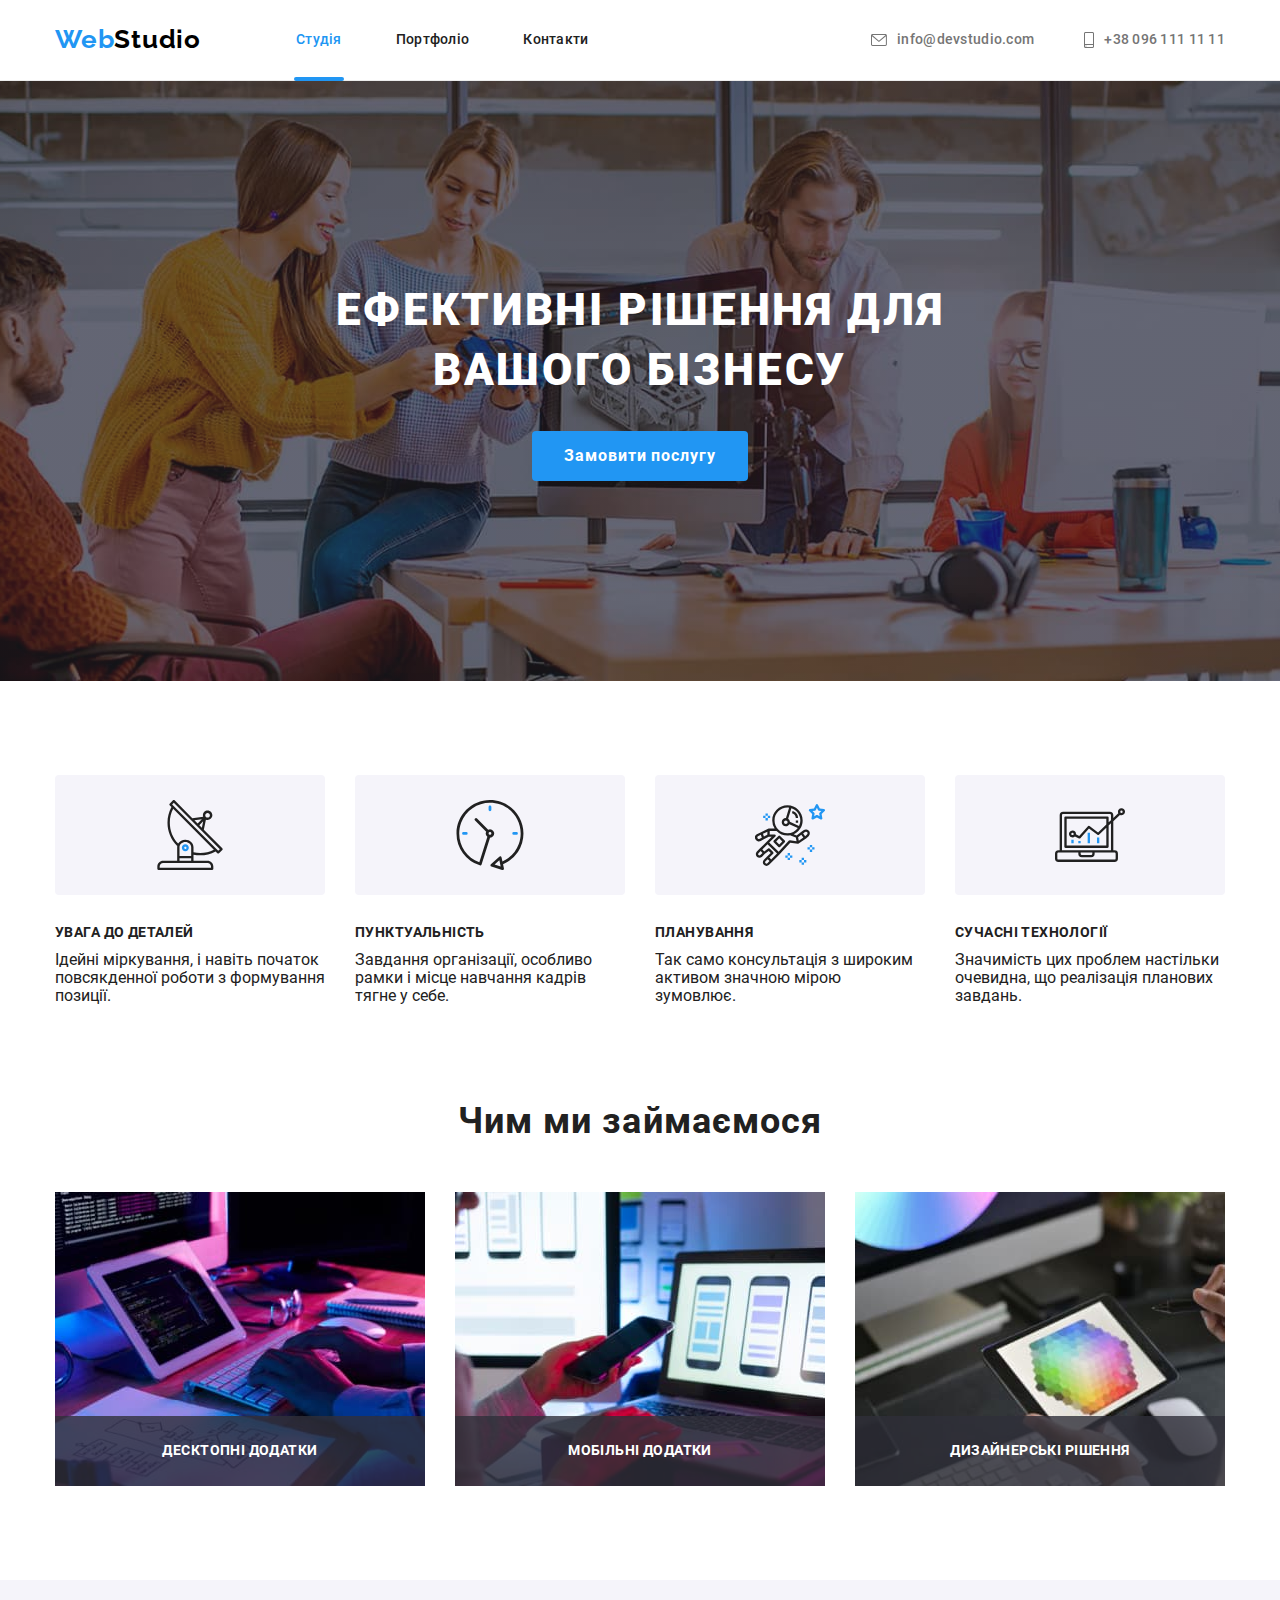
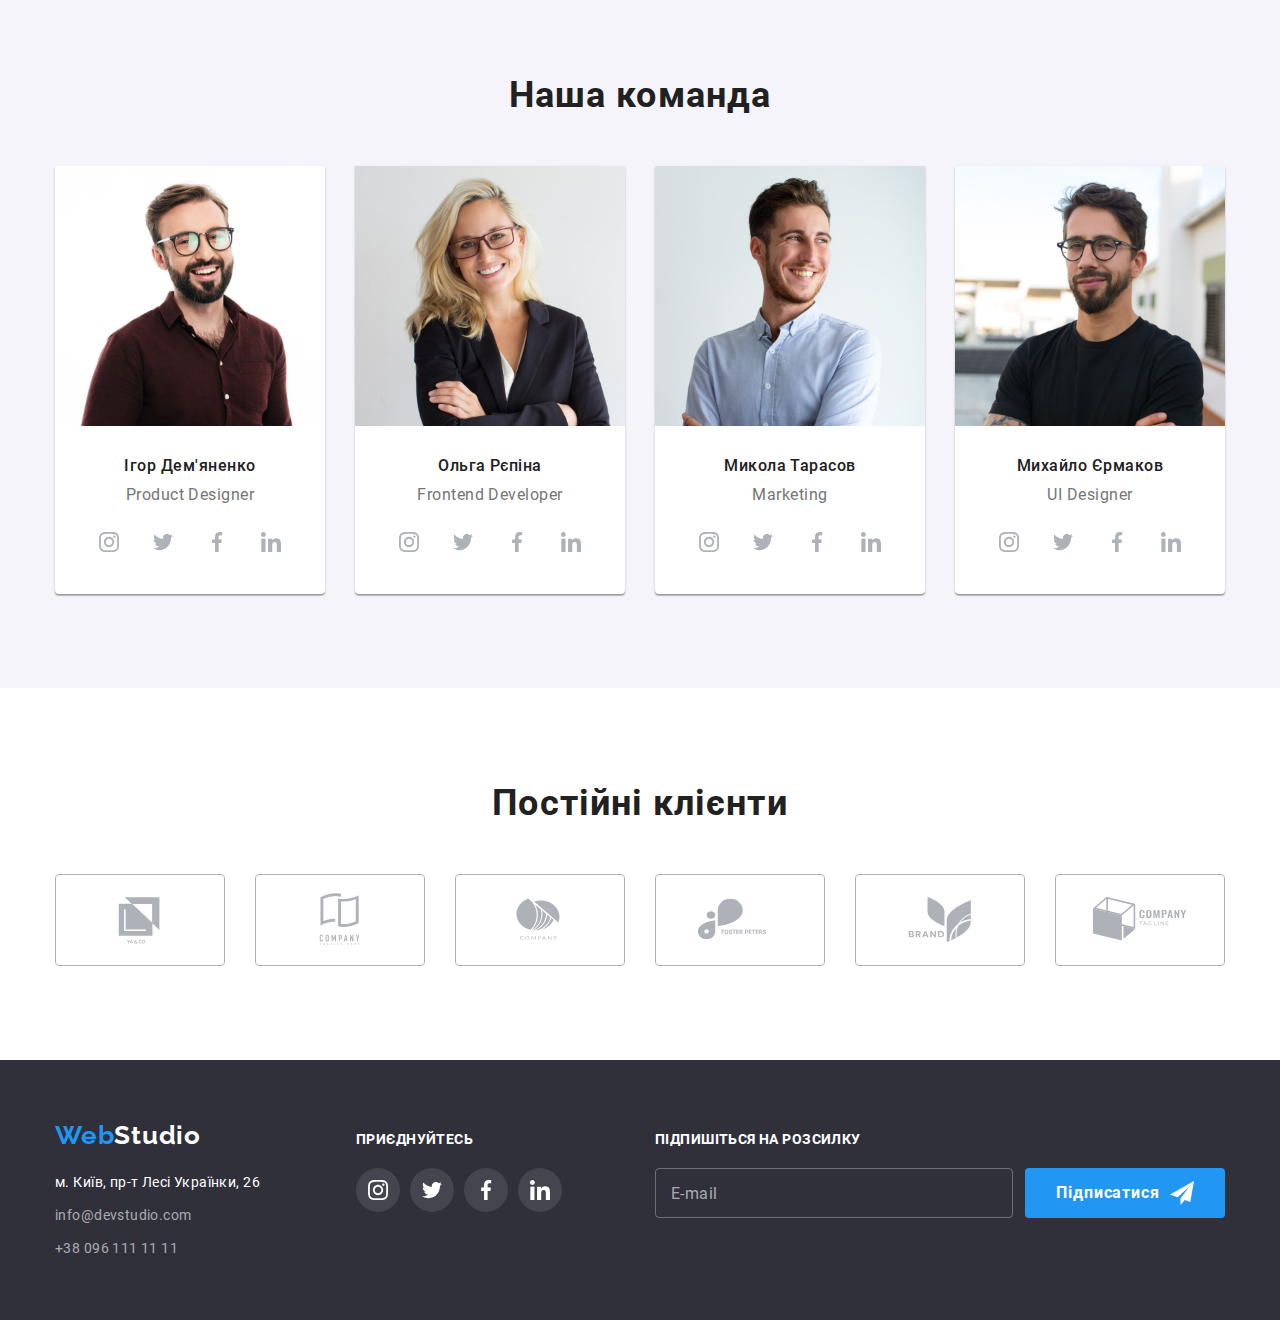
==== commit 0a392616: "started mobile menu" ====
--- a/index.html
+++ b/index.html
@@ -23,6 +23,44 @@
             </li>
             <li class="pages__item"><a href="#" class="pages__link">Контакти</a></li>
           </ul>
+          <div class="navigation__mobile">
+            <button type="button" class="navigation__button" aria-expanded="false" data-menu-button>
+              <svg width="40" height="40" aria-label="mobile menu switch">
+                <use class="close-menu" href="./images/symbol-defso.svg#icon-close-menu"></use>
+                <use class="open-menu" href="./images/symbol-defso.svg#icon-open-menu"></use>
+              </svg>
+            </button>
+            <div class="navigation__box" data-menu>
+              <ul class="">
+                <li class="">
+                  <a href="./index.html" class="">Студія</a>
+                </li>
+                <li class="">
+                  <a href="./portfolio.html" target="_parent" class="">Портфоліо</a>
+                </li>
+                <li class=""><a href="#" class="">Контакти</a></li>
+              </ul>
+              <ul class="">
+                <li class="">
+                  <a href="mailto:info@devstudio.com" lang="en" class="">
+                    <svg class="" width="16" height="12">
+                      <use href="./images/symbol-defso.svg#icon-envelope"></use>
+                    </svg>
+                    info@devstudio.com</a
+                  >
+                </li>
+                <li class="">
+                  <a href="tel:+380961111111" class="">
+                    <svg class="" width="10" height="16">
+                      <use href="./images/symbol-defso.svg#icon-smartphone"></use>
+                    </svg>
+
+                    +38 096 111 11 11</a
+                  >
+                </li>
+              </ul>
+            </div>
+          </div>
         </nav>
         <ul class="contacts">
           <li class="contacts__item">
@@ -490,7 +528,7 @@
         </form>
       </div>
     </footer>
-    <div class="backdrop backdrop--is-hidden none" data-modal>
+    <div class="backdrop backdrop--is-hidden" data-modal>
       <div class="modal">
         <button type="button" class="modal__button" data-modal-close>
           <svg width="11" height="11">
@@ -553,6 +591,7 @@
         </form>
       </div>
     </div>
+    <script src="./js/menu.js"></script>
     <script src="./js/modal.js"></script>
   </body>
 </html>
--- a/css/main.min.css
+++ b/css/main.min.css
@@ -1 +1 @@
-/*! modern-normalize v1.1.0 | MIT License | https://github.com/sindresorhus/modern-normalize */*,::before,::after{-webkit-box-sizing:border-box;box-sizing:border-box}html{line-height:1.15;-webkit-text-size-adjust:100%;-moz-tab-size:4;-o-tab-size:4;tab-size:4}body{margin:0;font-family:system-ui,-apple-system,"Segoe UI",Roboto,Helvetica,Arial,sans-serif,"Apple Color Emoji","Segoe UI Emoji"}hr{height:0;color:inherit}abbr[title]{-webkit-text-decoration:underline dotted;text-decoration:underline dotted}b,strong{font-weight:bolder}code,kbd,samp,pre{font-family:ui-monospace,SFMono-Regular,Consolas,"Liberation Mono",Menlo,monospace;font-size:1em}small{font-size:80%}sub,sup{font-size:75%;line-height:0;position:relative;vertical-align:baseline}sub{bottom:-0.25em}sup{top:-0.5em}table{text-indent:0;border-color:inherit}button,input,optgroup,select,textarea{font-family:inherit;font-size:100%;line-height:1.15;margin:0}button,select{text-transform:none}button,[type=button],[type=reset],[type=submit]{-webkit-appearance:button}::-moz-focus-inner{border-style:none;padding:0}:-moz-focusring{outline:1px dotted ButtonText}:-moz-ui-invalid{box-shadow:none}legend{padding:0}progress{vertical-align:baseline}::-webkit-inner-spin-button,::-webkit-outer-spin-button{height:auto}[type=search]{-webkit-appearance:textfield;outline-offset:-2px}::-webkit-search-decoration{-webkit-appearance:none}::-webkit-file-upload-button{-webkit-appearance:button;font:inherit}summary{display:list-item}h1,h2,h3,p,ul{margin:0;padding-left:0}ul{list-style:none}body{font-family:"Roboto",sans-serif;color:var(--primary-color)}.section__title{font-size:28px;line-height:1.17;text-align:center;letter-spacing:.03em}@media screen and (min-width: 1200px){.section__title{font-size:36px}}.section__title--with-margin-bottom{margin-bottom:30px}@media screen and (min-width: 1200px){.section__title--with-margin-bottom{margin-bottom:50px}}img{display:block;max-width:100%;width:100%;height:auto}.none{display:none}:root{--accent-color: #2196f3;--hover-color: #188ce8;--normal-color: #ffffff;--primary-color: #212121;--minor-color: #757575;--secondary-color: #f5f4fa;--color-deco: #afb1b8;--transition-timing: 250ms cubic-bezier(0.4, 0, 0.2, 1)}.examples__link,.address__mail-and-tel,.address__map,.customers__link,.social__link,.contacts__link,.pages__link{text-decoration:none;color:currentColor;font-size:14px;-webkit-transition:color var(--transition-timing),background-color var(--transition-timing),border-color var(--transition-timing),fill var(--transition-timing),-webkit-box-shadow var(--transition-timing);transition:color var(--transition-timing),background-color var(--transition-timing),border-color var(--transition-timing),fill var(--transition-timing),-webkit-box-shadow var(--transition-timing);transition:color var(--transition-timing),background-color var(--transition-timing),border-color var(--transition-timing),box-shadow var(--transition-timing),fill var(--transition-timing);transition:color var(--transition-timing),background-color var(--transition-timing),border-color var(--transition-timing),box-shadow var(--transition-timing),fill var(--transition-timing),-webkit-box-shadow var(--transition-timing)}.examples__link:hover,.address__mail-and-tel:hover,.address__map:hover,.customers__link:hover,.social__link:hover,.contacts__link:hover,.pages__link:hover,.examples__link:focus,.address__mail-and-tel:focus,.address__map:focus,.customers__link:focus,.social__link:focus,.contacts__link:focus,.pages__link:focus{color:var(--accent-color);fill:var(--accent-color)}.section__title--hidden,.check__input{position:absolute;white-space:nowrap;width:1px;height:1px;overflow:hidden;border:0;padding:0;clip:rect(0 0 0 0);-webkit-clip-path:inset(50%);clip-path:inset(50%);margin:-1px}@font-face{font-family:"Raleway";font-style:normal;font-weight:400;src:url("../fonts/raleway-v28-latin-regular.eot");src:local(""),url("../fonts/raleway-v28-latin-regular.eot?#iefix") format("embedded-opentype"),url("../fonts/raleway-v28-latin-regular.woff2") format("woff2"),url("../fonts/raleway-v28-latin-regular.woff") format("woff"),url("../fonts/raleway-v28-latin-regular.ttf") format("truetype"),url("../fonts/raleway-v28-latin-regular.svg#Raleway") format("svg")}@font-face{font-family:"Raleway";font-style:normal;font-weight:700;src:url("../fonts/raleway-v28-latin-700.eot");src:local(""),url("../fonts/raleway-v28-latin-700.eot?#iefix") format("embedded-opentype"),url("../fonts/raleway-v28-latin-700.woff2") format("woff2"),url("../fonts/raleway-v28-latin-700.woff") format("woff"),url("../fonts/raleway-v28-latin-700.ttf") format("truetype"),url("../fonts/raleway-v28-latin-700.svg#Raleway") format("svg")}@font-face{font-family:"Roboto";font-style:normal;font-weight:400;src:url("../fonts/roboto-v30-latin_cyrillic-regular.eot");src:local(""),url("../fonts/roboto-v30-latin_cyrillic-regular.eot?#iefix") format("embedded-opentype"),url("../fonts/roboto-v30-latin_cyrillic-regular.woff2") format("woff2"),url("../fonts/roboto-v30-latin_cyrillic-regular.woff") format("woff"),url("../fonts/roboto-v30-latin_cyrillic-regular.ttf") format("truetype"),url("../fonts/roboto-v30-latin_cyrillic-regular.svg#Roboto") format("svg")}@font-face{font-family:"Roboto";font-style:normal;font-weight:500;src:url("../fonts/roboto-v30-latin_cyrillic-500.eot");src:local(""),url("../fonts/roboto-v30-latin_cyrillic-500.eot?#iefix") format("embedded-opentype"),url("../fonts/roboto-v30-latin_cyrillic-500.woff2") format("woff2"),url("../fonts/roboto-v30-latin_cyrillic-500.woff") format("woff"),url("../fonts/roboto-v30-latin_cyrillic-500.ttf") format("truetype"),url("../fonts/roboto-v30-latin_cyrillic-500.svg#Roboto") format("svg")}@font-face{font-family:"Roboto";font-style:normal;font-weight:700;src:url("../fonts/roboto-v30-latin_cyrillic-700.eot");src:local(""),url("../fonts/roboto-v30-latin_cyrillic-700.eot?#iefix") format("embedded-opentype"),url("../fonts/roboto-v30-latin_cyrillic-700.woff2") format("woff2"),url("../fonts/roboto-v30-latin_cyrillic-700.woff") format("woff"),url("../fonts/roboto-v30-latin_cyrillic-700.ttf") format("truetype"),url("../fonts/roboto-v30-latin_cyrillic-700.svg#Roboto") format("svg")}@font-face{font-family:"Roboto";font-style:normal;font-weight:900;src:url("../fonts/roboto-v30-latin_cyrillic-900.eot");src:local(""),url("../fonts/roboto-v30-latin_cyrillic-900.eot?#iefix") format("embedded-opentype"),url("../fonts/roboto-v30-latin_cyrillic-900.woff2") format("woff2"),url("../fonts/roboto-v30-latin_cyrillic-900.woff") format("woff"),url("../fonts/roboto-v30-latin_cyrillic-900.ttf") format("truetype"),url("../fonts/roboto-v30-latin_cyrillic-900.svg#Roboto") format("svg")}.container{width:100%;padding:0px 15px;margin:0 auto}@media screen and (min-width: 480px){.container{width:480px}}@media screen and (min-width: 768px){.container{width:768px}}@media screen and (min-width: 1200px){.container{width:1200px}}.section{padding-top:60px;padding-bottom:60px}@media screen and (min-width: 1200px){.section{padding-top:94px;padding-bottom:94px}}.section--no-padding-top{padding-top:0}.section--another-background{background-color:var(--secondary-color)}@media screen and (max-width: 1199px){.section--only-on-desctop{display:none}}.button{font-weight:700;font-size:16px;font-family:inherit;border:none;cursor:pointer;padding:0;border-radius:4px;-webkit-transition:color var(--transition-timing),background-color var(--transition-timing),border-color var(--transition-timing),-webkit-box-shadow var(--transition-timing);transition:color var(--transition-timing),background-color var(--transition-timing),border-color var(--transition-timing),-webkit-box-shadow var(--transition-timing);transition:color var(--transition-timing),background-color var(--transition-timing),border-color var(--transition-timing),box-shadow var(--transition-timing);transition:color var(--transition-timing),background-color var(--transition-timing),border-color var(--transition-timing),box-shadow var(--transition-timing),-webkit-box-shadow var(--transition-timing)}.button:hover,.button:focus{background-color:var(--hover-color);-webkit-box-shadow:0px 4px 4px rgba(0,0,0,.15);box-shadow:0px 4px 4px rgba(0,0,0,.15)}.logo{font-weight:700;font-size:24px;line-height:1.2;letter-spacing:.03em;font-family:"Raleway";color:var(--accent-color);text-decoration:none}@media screen and (min-width: 1200px){.logo{font-size:26px}}.logo__dark{color:#000}.logo__light{color:var(--normal-color)}.navigation__logo{padding-top:24px;margin-right:93px}.header{border-bottom:1px solid #ececec}.header__container{display:-webkit-box;display:-ms-flexbox;display:flex;-webkit-box-pack:justify;-ms-flex-pack:justify;justify-content:space-between}.navigation{display:-webkit-box;display:-ms-flexbox;display:flex}.pages{display:-webkit-box;display:-ms-flexbox;display:flex}.pages__item:not(:last-child){margin-right:50px}.pages__link{position:relative;font-weight:500;line-height:1.14;letter-spacing:.02em;color:inherit;display:block;padding:32px 2px 32px 2px}.pages__link--current{color:var(--accent-color)}.pages__link--current::after{content:"";display:block;width:100%;height:4px;border-radius:2px;background-color:currentColor;position:absolute;left:0;bottom:-1px}.pages__link:not(.pages__link--current)::after{content:"";display:block;width:100%;height:4px;border-radius:2px;background-color:var(--accent-color);position:absolute;left:0;bottom:-1px;-webkit-transform:scaleX(0);transform:scaleX(0);-webkit-transition:-webkit-transform var(--transition-timing);transition:-webkit-transform var(--transition-timing);transition:transform var(--transition-timing);transition:transform var(--transition-timing), -webkit-transform var(--transition-timing)}.pages__link:hover::after{-webkit-transform:scaleX(1);transform:scaleX(1)}.contacts{display:-webkit-box;display:-ms-flexbox;display:flex;-webkit-box-orient:vertical;-webkit-box-direction:normal;-ms-flex-direction:column;flex-direction:column;-webkit-box-pack:center;-ms-flex-pack:center;justify-content:center}@media screen and (min-width: 1200px){.contacts{-webkit-box-orient:horizontal;-webkit-box-direction:normal;-ms-flex-direction:row;flex-direction:row}}@media screen and (min-width: 1200px){.contacts__item:not(:last-child){margin-right:50px}}.contacts__link{font-weight:500;line-height:1.14;letter-spacing:.02em;display:-webkit-box;display:-ms-flexbox;display:flex;-webkit-box-align:center;-ms-flex-align:center;align-items:center;font-style:normal;color:var(--minor-color);padding:5px 0px}@media screen and (min-width: 1200px){.contacts__link{padding:32px 0px}}.contacts__icon{margin-right:10px;fill:currentColor;-webkit-transition:fill var(--transition-timing);transition:fill var(--transition-timing)}.hero{width:320px;margin:auto;background:-webkit-gradient(linear, left top, left bottom, from(rgba(47, 48, 58, 0.4)), to(rgba(47, 48, 58, 0.4))),url(../images/heroback.jpg),#2f303a;background:linear-gradient(rgba(47, 48, 58, 0.4), rgba(47, 48, 58, 0.4)),url(../images/heroback.jpg),#2f303a;background-repeat:no-repeat;background-position:center;text-align:center;padding:118px 0px}@media screen and (min-width: 480px){.hero{width:480px}}@media screen and (min-width: 768px){.hero{width:768px}}@media screen and (min-width: 1200px){.hero{width:100%;padding:200px 0px}}.hero__title{max-width:290px;font-weight:900;font-size:26px;line-height:1.62;letter-spacing:.06em;margin:0 auto;margin-bottom:30px;text-transform:uppercase;color:var(--normal-color)}@media screen and (min-width: 480px){.hero__title{max-width:360px}}@media screen and (min-width: 1200px){.hero__title{max-width:696px;font-weight:900;font-size:44px;line-height:1.36;letter-spacing:.06em}}.hero__button{line-height:1.88;letter-spacing:.06em;color:var(--normal-color);background-color:var(--accent-color);padding:10px 32px 10px 32px;min-width:200px}@media screen and (min-width: 1200px){.hero__button{min-width:216px}}.benefits{display:-webkit-box;display:-ms-flexbox;display:flex;-webkit-box-orient:vertical;-webkit-box-direction:normal;-ms-flex-direction:column;flex-direction:column;gap:30px}@media screen and (min-width: 768px){.benefits{-webkit-box-orient:horizontal;-webkit-box-direction:normal;-ms-flex-direction:row;flex-direction:row;-ms-flex-wrap:wrap;flex-wrap:wrap}}@media screen and (min-width: 1200px){.benefits{-webkit-column-gap:30px;-moz-column-gap:30px;column-gap:30px}}.benefits__item{width:100%}@media screen and (min-width: 768px){.benefits__item{-ms-flex-preferred-size:calc((100% - 30px)/2);flex-basis:calc((100% - 30px)/2)}}@media screen and (min-width: 1200px){.benefits__item{-ms-flex-preferred-size:calc((100% - 90px)/4);flex-basis:calc((100% - 90px)/4)}}.benefits__icon-wrapper{display:-webkit-box;display:-ms-flexbox;display:flex;-webkit-box-pack:center;-ms-flex-pack:center;justify-content:center;-webkit-box-align:center;-ms-flex-align:center;align-items:center;background-color:var(--secondary-color);margin-bottom:30px;width:100%;height:120px;border-radius:4px}.benefits__title{font-size:14px;line-height:1.14;letter-spacing:.03em;margin-bottom:10px;text-transform:uppercase;text-align:center}@media screen and (min-width: 768px){.benefits__title{text-align:left}}.benefits__title__text{font-size:14px;line-height:1.71;letter-spacing:.03em;color:var(--minor-color)}.what-we-do{display:-webkit-box;display:-ms-flexbox;display:flex;-webkit-column-gap:30px;-moz-column-gap:30px;column-gap:30px}.what-we-do__item{-ms-flex-preferred-size:calc((100% - 60px)/3);flex-basis:calc((100% - 60px)/3);position:relative}.what-we-do__wrapper{display:-webkit-box;display:-ms-flexbox;display:flex;-webkit-box-pack:center;-ms-flex-pack:center;justify-content:center;-webkit-box-align:center;-ms-flex-align:center;align-items:center;width:100%;height:70px;background-color:rgba(47,48,58,.8);position:absolute;bottom:0;left:0}.what-we-do__title{font-weight:700;font-size:14px;line-height:1.14;letter-spacing:.03em;text-transform:uppercase;color:var(--normal-color)}.team{text-align:center;display:-webkit-box;display:-ms-flexbox;display:flex;-webkit-box-orient:vertical;-webkit-box-direction:normal;-ms-flex-direction:column;flex-direction:column;gap:30px}@media screen and (min-width: 768px){.team{-webkit-box-orient:horizontal;-webkit-box-direction:normal;-ms-flex-direction:row;flex-direction:row;-ms-flex-wrap:wrap;flex-wrap:wrap}}@media screen and (min-width: 1200px){.team{-webkit-box-orient:horizontal;-webkit-box-direction:normal;-ms-flex-direction:row;flex-direction:row}}.team__item{width:100%;background-color:var(--normal-color);-webkit-box-shadow:0px 1px 3px rgba(0,0,0,.12),0px 1px 1px rgba(0,0,0,.14),0px 2px 1px rgba(0,0,0,.2);box-shadow:0px 1px 3px rgba(0,0,0,.12),0px 1px 1px rgba(0,0,0,.14),0px 2px 1px rgba(0,0,0,.2);border-radius:0px 0px 4px 4px}@media screen and (min-width: 768px){.team__item{-ms-flex-preferred-size:calc((100% - 30px)/2);flex-basis:calc((100% - 30px)/2)}}@media screen and (min-width: 1200px){.team__item{-ms-flex-preferred-size:calc((100% - 90px)/4);flex-basis:calc((100% - 90px)/4)}}.team__wrapper{padding:30px 0px 24px 0px}@media screen and (min-width: 1200px){.team__wrapper{padding:30px 0px}}.team__title{font-weight:500;font-size:16px;line-height:1.19;letter-spacing:.03em;margin-bottom:10px}.team__text{font-size:16px;line-height:1.19;letter-spacing:.03em;margin-bottom:16px;color:var(--minor-color)}.social{display:-webkit-box;display:-ms-flexbox;display:flex;-webkit-box-pack:center;-ms-flex-pack:center;justify-content:center;gap:10px}.social__link{display:-webkit-box;display:-ms-flexbox;display:flex;-webkit-box-pack:center;-ms-flex-pack:center;justify-content:center;-webkit-box-align:center;-ms-flex-align:center;align-items:center;width:44px;height:44px;border-radius:50px;fill:var(--color-deco)}.social__link:hover,.social__link:focus{fill:var(--normal-color);background-color:currentColor}.customers{display:-webkit-box;display:-ms-flexbox;display:flex;-webkit-box-orient:horizontal;-webkit-box-direction:normal;-ms-flex-direction:row;flex-direction:row;-ms-flex-wrap:wrap;flex-wrap:wrap;gap:30px}@media screen and (min-width: 1200px){.customers{-webkit-box-pack:center;-ms-flex-pack:center;justify-content:center}}.customers__item{-ms-flex-preferred-size:calc((100% - 30px)/2);flex-basis:calc((100% - 30px)/2);height:92px}@media screen and (min-width: 768px){.customers__item{-ms-flex-preferred-size:calc((100% - 60px)/3);flex-basis:calc((100% - 60px)/3)}}@media screen and (min-width: 1200px){.customers__item{-ms-flex-preferred-size:calc((100% - 150px)/6);flex-basis:calc((100% - 150px)/6)}}.customers__link{display:-webkit-box;display:-ms-flexbox;display:flex;-webkit-box-pack:center;-ms-flex-pack:center;justify-content:center;-webkit-box-align:center;-ms-flex-align:center;align-items:center;fill:var(--color-deco);width:100%;height:100%;border:1px solid var(--color-deco);border-radius:4px}.customers__link:hover,.customers__link:focus{border-color:var(--accent-color)}.footer{background-color:#2f303a;padding-top:60px;padding-bottom:60px}.footer__container{display:-webkit-box;display:-ms-flexbox;display:flex;-webkit-box-orient:vertical;-webkit-box-direction:normal;-ms-flex-direction:column;flex-direction:column;text-align:center;gap:60px}@media screen and (min-width: 768px){.footer__container{-webkit-box-orient:horizontal;-webkit-box-direction:normal;-ms-flex-direction:row;flex-direction:row;-ms-flex-wrap:wrap;flex-wrap:wrap;-webkit-box-pack:center;-ms-flex-pack:center;justify-content:center;-webkit-box-align:baseline;-ms-flex-align:baseline;align-items:baseline;-webkit-column-gap:165px;-moz-column-gap:165px;column-gap:165px}}@media screen and (min-width: 1200px){.footer__container{-ms-flex-wrap:nowrap;flex-wrap:nowrap;text-align:left;gap:0}}@media screen and (min-width: 1200px){.left-footer{margin-right:70px;-webkit-box-flex:1;-ms-flex-positive:1;flex-grow:1}}.address{margin-top:20px}.address__item:nth-child(n+2){margin-top:8px}@media screen and (min-width: 1200px){.address__item:nth-child(n+2){margin-top:9px}}.address__map{line-height:1.71;letter-spacing:.03em;font-style:normal;color:var(--normal-color)}.address__mail-and-tel{line-height:1.71;letter-spacing:.03em;font-style:normal;color:rgba(255,255,255,.6)}@media screen and (min-width: 1200px){.call{margin-right:93px}}.call__title{font-weight:700;font-size:14px;line-height:1.14;letter-spacing:.03em;text-transform:uppercase;color:var(--normal-color);margin-bottom:20px}.social__item .social__link{display:-webkit-box;display:-ms-flexbox;display:flex;-webkit-box-pack:center;-ms-flex-pack:center;justify-content:center;-webkit-box-align:center;-ms-flex-align:center;align-items:center;width:44px;height:44px;border-radius:50px;fill:var(--normal-color);background-color:rgba(255,255,255,.1)}.social__item .social__link:hover,.social__item .social__link:focus{background-color:currentColor}@media screen and (min-width: 1200px){.subscription{display:-webkit-box;display:-ms-flexbox;display:flex;gap:12px}}.subscription__input{min-width:290px;font-weight:400;font-size:16px;line-height:1.25;letter-spacing:.03em;height:50px;padding:15px 0px 15px 15px;background-color:rgba(0,0,0,0);border:1px solid rgba(255,255,255,.3);border-radius:4px;outline:none;color:var(--normal-color);-webkit-transition:border-color var(--transition-timing);transition:border-color var(--transition-timing)}@media screen and (min-width: 480px){.subscription__input{min-width:450px}}@media screen and (min-width: 1200px){.subscription__input{min-width:358px}}.subscription__input:focus{border-color:var(--normal-color);-webkit-box-shadow:0px 4px 4px rgba(0,0,0,.15);box-shadow:0px 4px 4px rgba(0,0,0,.15)}.subscription__input:hover{border-color:var(--accent-color)}.subscription__input::-webkit-input-placeholder{font-weight:400;font-size:16px;line-height:1.25;letter-spacing:.03em;color:rgba(255,255,255,.6)}.subscription__input::-moz-placeholder{font-weight:400;font-size:16px;line-height:1.25;letter-spacing:.03em;color:rgba(255,255,255,.6)}.subscription__input:-ms-input-placeholder{font-weight:400;font-size:16px;line-height:1.25;letter-spacing:.03em;color:rgba(255,255,255,.6)}.subscription__input::-ms-input-placeholder{font-weight:400;font-size:16px;line-height:1.25;letter-spacing:.03em;color:rgba(255,255,255,.6)}.subscription__input::placeholder{font-weight:400;font-size:16px;line-height:1.25;letter-spacing:.03em;color:rgba(255,255,255,.6)}.subscription__button{line-height:1.88;letter-spacing:.06em;display:-webkit-box;display:-ms-flexbox;display:flex;-webkit-box-pack:center;-ms-flex-pack:center;justify-content:center;-webkit-box-align:center;-ms-flex-align:center;align-items:center;gap:10px;color:var(--normal-color);background-color:var(--accent-color);min-width:200px;margin:20px auto 0px;padding:10px 0px}@media screen and (min-width: 1200px){.subscription__button{margin:0}}.filters{display:-webkit-box;display:-ms-flexbox;display:flex;-ms-flex-wrap:wrap;flex-wrap:wrap;row-gap:15px;-webkit-column-gap:8px;-moz-column-gap:8px;column-gap:8px}@media screen and (max-width: 767px){.filters{max-width:326px}}@media screen and (min-width: 768px){.filters{-webkit-box-pack:center;-ms-flex-pack:center;justify-content:center}}.filters__button{font-weight:500;line-height:1.63;letter-spacing:.03em;color:inherit;background-color:var(--secondary-color);border-radius:4px;padding:6px 22px 6px 22px}.filters__button:hover,.filters__button:focus{color:var(--normal-color);background-color:var(--accent-color);-webkit-box-shadow:0px 3px 1px rgba(0,0,0,.1),0px 1px 2px rgba(0,0,0,.08),0px 2px 2px rgba(0,0,0,.12);box-shadow:0px 3px 1px rgba(0,0,0,.1),0px 1px 2px rgba(0,0,0,.08),0px 2px 2px rgba(0,0,0,.12)}.examples{display:-webkit-box;display:-ms-flexbox;display:flex;-webkit-box-orient:vertical;-webkit-box-direction:normal;-ms-flex-direction:column;flex-direction:column;gap:30px;margin-top:40px}@media screen and (min-width: 768px){.examples{-webkit-box-orient:horizontal;-webkit-box-direction:normal;-ms-flex-direction:row;flex-direction:row;-ms-flex-wrap:wrap;flex-wrap:wrap;margin-top:30px}}@media screen and (min-width: 1200px){.examples{margin-top:50px}}.examples__item{width:100%;background-color:var(--normal-color)}@media screen and (min-width: 768px){.examples__item{-ms-flex-preferred-size:calc((100% - 30px)/2);flex-basis:calc((100% - 30px)/2)}}@media screen and (min-width: 1200px){.examples__item{-ms-flex-preferred-size:calc((100% - 60px)/3);flex-basis:calc((100% - 60px)/3)}}.examples__link{display:-webkit-box;display:-ms-flexbox;display:flex;-webkit-box-orient:vertical;-webkit-box-direction:normal;-ms-flex-direction:column;flex-direction:column;height:100%}.examples__link:hover,.examples__link:focus{color:inherit;-webkit-box-shadow:0px 1px 1px rgba(0,0,0,.12),0px 4px 4px rgba(0,0,0,.06),1px 4px 6px rgba(0,0,0,.16);box-shadow:0px 1px 1px rgba(0,0,0,.12),0px 4px 4px rgba(0,0,0,.06),1px 4px 6px rgba(0,0,0,.16)}.examples__title{font-size:18px;line-height:2;letter-spacing:.06em;margin-bottom:4px}.examples__text{font-size:16px;line-height:1.88;letter-spacing:.03em;color:var(--minor-color)}.examples__box{padding:20px 24px;border:1px solid #eee;border-top:none;-webkit-box-flex:1;-ms-flex-positive:1;flex-grow:1}.examples__wrap{position:relative;overflow:hidden}.examples__overlay{font-size:18px;line-height:1.6;letter-spacing:.03em;height:100%;padding:77px 24px;color:var(--normal-color);background-color:rgba(33,150,243,.9);position:absolute;top:0;left:0;-webkit-transform:translateY(100%);transform:translateY(100%);-webkit-transition:-webkit-transform var(--transition-timing);transition:-webkit-transform var(--transition-timing);transition:transform var(--transition-timing);transition:transform var(--transition-timing), -webkit-transform var(--transition-timing)}@media screen and (min-width: 768px){.examples__overlay{padding:49px 24px 77px 24px}}@media screen and (min-width: 1200px){.examples__overlay{padding:63px 24px}}.examples__link:hover .examples__overlay,.examples__link:focus .examples__overlay{-webkit-transform:translateY(0%);transform:translateY(0%)}.backdrop{position:fixed;top:0;left:0;width:100%;height:100%;background-color:rgba(0,0,0,.2);-webkit-transition:opacity var(--transition-timing),visibility var(--transition-timing);transition:opacity var(--transition-timing),visibility var(--transition-timing)}.backdrop--is-hidden{opacity:0;visibility:hidden;pointer-events:none}.modal{width:528px;min-height:581px;padding:40px;background-color:var(--normal-color);-webkit-box-shadow:0px 1px 3px rgba(0,0,0,.12),0px 1px 1px rgba(0,0,0,.14),0px 2px 1px rgba(0,0,0,.2);box-shadow:0px 1px 3px rgba(0,0,0,.12),0px 1px 1px rgba(0,0,0,.14),0px 2px 1px rgba(0,0,0,.2);border-radius:4px;position:absolute;top:50%;left:50%;-webkit-transform:translate(-50%, -50%);transform:translate(-50%, -50%)}.modal__button{display:-webkit-box;display:-ms-flexbox;display:flex;-webkit-box-pack:center;-ms-flex-pack:center;justify-content:center;-webkit-box-align:center;-ms-flex-align:center;align-items:center;width:30px;height:30px;background-color:var(--normal-color);border-radius:50%;border:1px solid rgba(0,0,0,.1);position:absolute;right:8px;top:8px;-webkit-transition:var(--transition-timing);transition:var(--transition-timing)}.modal__button:focus,.modal__button:hover{fill:var(--accent-color)}.no-scroll{overflow:hidden}.form{width:448px}.form__title{font-weight:700;font-size:20px;line-height:1.15;letter-spacing:.03em;margin-bottom:12px;text-align:center}.form__field:not(:nth-child(5)){margin-bottom:10px}.form__field:nth-child(5){margin-bottom:20px}.form__label{font-size:12px;line-height:1.17;letter-spacing:.01em;display:block;margin-bottom:4px;color:var(--minor-color)}.form__input{font-size:12px;line-height:1.17;letter-spacing:.01em;cursor:pointer;outline:none;width:100%;height:40px;padding:10px 0px 10px 42px;border-radius:4px;border:1px solid rgba(33,33,33,.2);-webkit-transition:border-color var(--transition-timing);transition:border-color var(--transition-timing)}.form__input:focus{border-color:var(--accent-color)}.form__input__icon{position:absolute;top:50%;left:12px;-webkit-transform:translateY(-50%);transform:translateY(-50%);-webkit-transition:fill var(--transition-timing);transition:fill var(--transition-timing)}.form__input:focus+.form__input__icon{fill:var(--accent-color)}.form__text{display:block;width:100%;height:120px;padding:12px 16px;resize:none;cursor:pointer;border-radius:4px;border:1px solid rgba(33,33,33,.2);outline:none;-webkit-transition:border-color var(--transition-timing);transition:border-color var(--transition-timing)}.form__text:focus{border-color:var(--accent-color)}.form__text::-webkit-input-placeholder{font-weight:400;font-size:12px;line-height:1.17;letter-spacing:.01em;color:rgba(117,117,117,.5)}.form__text::-moz-placeholder{font-weight:400;font-size:12px;line-height:1.17;letter-spacing:.01em;color:rgba(117,117,117,.5)}.form__text:-ms-input-placeholder{font-weight:400;font-size:12px;line-height:1.17;letter-spacing:.01em;color:rgba(117,117,117,.5)}.form__text::-ms-input-placeholder{font-weight:400;font-size:12px;line-height:1.17;letter-spacing:.01em;color:rgba(117,117,117,.5)}.form__text::placeholder{font-weight:400;font-size:12px;line-height:1.17;letter-spacing:.01em;color:rgba(117,117,117,.5)}.form__button{line-height:1.88;letter-spacing:.06em;color:var(--normal-color);background-color:var(--accent-color);padding:10px 52px;min-width:200px;display:block;margin:0 auto}.input-wrapper{position:relative}.check{font-size:14px;line-height:1.71;letter-spacing:.03em;display:-webkit-box;display:-ms-flexbox;display:flex;-webkit-box-pack:center;-ms-flex-pack:center;justify-content:center;-webkit-box-align:center;-ms-flex-align:center;align-items:center;position:relative;margin-bottom:30px;color:var(--minor-color)}.check__span{position:relative;width:16px;height:15px;border:2px solid var(--primary-color);border-radius:2px;cursor:pointer;margin-right:7px;-webkit-transition:background-color var(--transition-timing),-webkit-box-shadow var(--transition-timing);transition:background-color var(--transition-timing),-webkit-box-shadow var(--transition-timing);transition:background-color var(--transition-timing),box-shadow var(--transition-timing);transition:background-color var(--transition-timing),box-shadow var(--transition-timing),-webkit-box-shadow var(--transition-timing)}.check__input:checked+.check__span{border:none;background-color:var(--accent-color);-webkit-box-shadow:0px 4px 4px rgba(0,0,0,.25);box-shadow:0px 4px 4px rgba(0,0,0,.25)}.check__icon{fill:rgba(0,0,0,0);position:absolute;top:50%;left:50%;-webkit-transform:translate(-50%, -50%);transform:translate(-50%, -50%);-webkit-transition:fill var(--transition-timing);transition:fill var(--transition-timing)}.check__input:checked+.check__span .check__icon{fill:var(--normal-color)}.check__link{color:var(--accent-color);text-decoration:underline;-webkit-transition:color var(--transition-timing);transition:color var(--transition-timing)}.check__link:hover,.check__link:focus{color:var(--hover-color)}/*# sourceMappingURL=main.min.css.map */+/*! modern-normalize v1.1.0 | MIT License | https://github.com/sindresorhus/modern-normalize */*,::before,::after{-webkit-box-sizing:border-box;box-sizing:border-box}html{line-height:1.15;-webkit-text-size-adjust:100%;-moz-tab-size:4;-o-tab-size:4;tab-size:4}body{margin:0;font-family:system-ui,-apple-system,"Segoe UI",Roboto,Helvetica,Arial,sans-serif,"Apple Color Emoji","Segoe UI Emoji"}hr{height:0;color:inherit}abbr[title]{-webkit-text-decoration:underline dotted;text-decoration:underline dotted}b,strong{font-weight:bolder}code,kbd,samp,pre{font-family:ui-monospace,SFMono-Regular,Consolas,"Liberation Mono",Menlo,monospace;font-size:1em}small{font-size:80%}sub,sup{font-size:75%;line-height:0;position:relative;vertical-align:baseline}sub{bottom:-0.25em}sup{top:-0.5em}table{text-indent:0;border-color:inherit}button,input,optgroup,select,textarea{font-family:inherit;font-size:100%;line-height:1.15;margin:0}button,select{text-transform:none}button,[type=button],[type=reset],[type=submit]{-webkit-appearance:button}::-moz-focus-inner{border-style:none;padding:0}:-moz-focusring{outline:1px dotted ButtonText}:-moz-ui-invalid{box-shadow:none}legend{padding:0}progress{vertical-align:baseline}::-webkit-inner-spin-button,::-webkit-outer-spin-button{height:auto}[type=search]{-webkit-appearance:textfield;outline-offset:-2px}::-webkit-search-decoration{-webkit-appearance:none}::-webkit-file-upload-button{-webkit-appearance:button;font:inherit}summary{display:list-item}h1,h2,h3,p,ul{margin:0;padding-left:0}ul{list-style:none}body{font-family:"Roboto",sans-serif;color:var(--primary-color)}.section__title{font-size:28px;line-height:1.17;text-align:center;letter-spacing:.03em}@media screen and (min-width: 1200px){.section__title{font-size:36px}}.section__title--with-margin-bottom{margin-bottom:30px}@media screen and (min-width: 1200px){.section__title--with-margin-bottom{margin-bottom:50px}}img{display:block;max-width:100%;width:100%;height:auto}.none{display:none}:root{--accent-color: #2196f3;--hover-color: #188ce8;--normal-color: #ffffff;--primary-color: #212121;--minor-color: #757575;--secondary-color: #f5f4fa;--color-deco: #afb1b8;--transition-timing: 250ms cubic-bezier(0.4, 0, 0.2, 1)}.examples__link,.address__mail-and-tel,.address__map,.customers__link,.social__link,.contacts__link,.pages__link{text-decoration:none;color:currentColor;font-size:14px;-webkit-transition:color var(--transition-timing),background-color var(--transition-timing),border-color var(--transition-timing),fill var(--transition-timing),-webkit-box-shadow var(--transition-timing);transition:color var(--transition-timing),background-color var(--transition-timing),border-color var(--transition-timing),fill var(--transition-timing),-webkit-box-shadow var(--transition-timing);transition:color var(--transition-timing),background-color var(--transition-timing),border-color var(--transition-timing),box-shadow var(--transition-timing),fill var(--transition-timing);transition:color var(--transition-timing),background-color var(--transition-timing),border-color var(--transition-timing),box-shadow var(--transition-timing),fill var(--transition-timing),-webkit-box-shadow var(--transition-timing)}.examples__link:hover,.address__mail-and-tel:hover,.address__map:hover,.customers__link:hover,.social__link:hover,.contacts__link:hover,.pages__link:hover,.examples__link:focus,.address__mail-and-tel:focus,.address__map:focus,.customers__link:focus,.social__link:focus,.contacts__link:focus,.pages__link:focus{color:var(--accent-color);fill:var(--accent-color)}.section__title--hidden,.check__input{position:absolute;white-space:nowrap;width:1px;height:1px;overflow:hidden;border:0;padding:0;clip:rect(0 0 0 0);-webkit-clip-path:inset(50%);clip-path:inset(50%);margin:-1px}@media screen and (max-width: 1199px){.section--only-on-desctop{position:absolute;white-space:nowrap;width:1px;height:1px;overflow:hidden;border:0;padding:0;clip:rect(0 0 0 0);-webkit-clip-path:inset(50%);clip-path:inset(50%);margin:-1px}}@media screen and (max-width: 767px){.pages,.contacts{position:absolute;white-space:nowrap;width:1px;height:1px;overflow:hidden;border:0;padding:0;clip:rect(0 0 0 0);-webkit-clip-path:inset(50%);clip-path:inset(50%);margin:-1px}}@media screen and (min-width: 768px){.navigation__mobile{position:absolute;white-space:nowrap;width:1px;height:1px;overflow:hidden;border:0;padding:0;clip:rect(0 0 0 0);-webkit-clip-path:inset(50%);clip-path:inset(50%);margin:-1px}}@font-face{font-family:"Raleway";font-style:normal;font-weight:400;src:url("../fonts/raleway-v28-latin-regular.eot");src:local(""),url("../fonts/raleway-v28-latin-regular.eot?#iefix") format("embedded-opentype"),url("../fonts/raleway-v28-latin-regular.woff2") format("woff2"),url("../fonts/raleway-v28-latin-regular.woff") format("woff"),url("../fonts/raleway-v28-latin-regular.ttf") format("truetype"),url("../fonts/raleway-v28-latin-regular.svg#Raleway") format("svg")}@font-face{font-family:"Raleway";font-style:normal;font-weight:700;src:url("../fonts/raleway-v28-latin-700.eot");src:local(""),url("../fonts/raleway-v28-latin-700.eot?#iefix") format("embedded-opentype"),url("../fonts/raleway-v28-latin-700.woff2") format("woff2"),url("../fonts/raleway-v28-latin-700.woff") format("woff"),url("../fonts/raleway-v28-latin-700.ttf") format("truetype"),url("../fonts/raleway-v28-latin-700.svg#Raleway") format("svg")}@font-face{font-family:"Roboto";font-style:normal;font-weight:400;src:url("../fonts/roboto-v30-latin_cyrillic-regular.eot");src:local(""),url("../fonts/roboto-v30-latin_cyrillic-regular.eot?#iefix") format("embedded-opentype"),url("../fonts/roboto-v30-latin_cyrillic-regular.woff2") format("woff2"),url("../fonts/roboto-v30-latin_cyrillic-regular.woff") format("woff"),url("../fonts/roboto-v30-latin_cyrillic-regular.ttf") format("truetype"),url("../fonts/roboto-v30-latin_cyrillic-regular.svg#Roboto") format("svg")}@font-face{font-family:"Roboto";font-style:normal;font-weight:500;src:url("../fonts/roboto-v30-latin_cyrillic-500.eot");src:local(""),url("../fonts/roboto-v30-latin_cyrillic-500.eot?#iefix") format("embedded-opentype"),url("../fonts/roboto-v30-latin_cyrillic-500.woff2") format("woff2"),url("../fonts/roboto-v30-latin_cyrillic-500.woff") format("woff"),url("../fonts/roboto-v30-latin_cyrillic-500.ttf") format("truetype"),url("../fonts/roboto-v30-latin_cyrillic-500.svg#Roboto") format("svg")}@font-face{font-family:"Roboto";font-style:normal;font-weight:700;src:url("../fonts/roboto-v30-latin_cyrillic-700.eot");src:local(""),url("../fonts/roboto-v30-latin_cyrillic-700.eot?#iefix") format("embedded-opentype"),url("../fonts/roboto-v30-latin_cyrillic-700.woff2") format("woff2"),url("../fonts/roboto-v30-latin_cyrillic-700.woff") format("woff"),url("../fonts/roboto-v30-latin_cyrillic-700.ttf") format("truetype"),url("../fonts/roboto-v30-latin_cyrillic-700.svg#Roboto") format("svg")}@font-face{font-family:"Roboto";font-style:normal;font-weight:900;src:url("../fonts/roboto-v30-latin_cyrillic-900.eot");src:local(""),url("../fonts/roboto-v30-latin_cyrillic-900.eot?#iefix") format("embedded-opentype"),url("../fonts/roboto-v30-latin_cyrillic-900.woff2") format("woff2"),url("../fonts/roboto-v30-latin_cyrillic-900.woff") format("woff"),url("../fonts/roboto-v30-latin_cyrillic-900.ttf") format("truetype"),url("../fonts/roboto-v30-latin_cyrillic-900.svg#Roboto") format("svg")}.container{width:100%;padding:0px 15px;margin:0 auto}@media screen and (min-width: 480px){.container{width:480px}}@media screen and (min-width: 768px){.container{width:768px}}@media screen and (min-width: 1200px){.container{width:1200px}}.section{padding-top:60px;padding-bottom:60px}@media screen and (min-width: 1200px){.section{padding-top:94px;padding-bottom:94px}}.section--no-padding-top{padding-top:0}.section--another-background{background-color:var(--secondary-color)}.button{font-weight:700;font-size:16px;font-family:inherit;border:none;cursor:pointer;padding:0;border-radius:4px;-webkit-transition:color var(--transition-timing),background-color var(--transition-timing),border-color var(--transition-timing),-webkit-box-shadow var(--transition-timing);transition:color var(--transition-timing),background-color var(--transition-timing),border-color var(--transition-timing),-webkit-box-shadow var(--transition-timing);transition:color var(--transition-timing),background-color var(--transition-timing),border-color var(--transition-timing),box-shadow var(--transition-timing);transition:color var(--transition-timing),background-color var(--transition-timing),border-color var(--transition-timing),box-shadow var(--transition-timing),-webkit-box-shadow var(--transition-timing)}.button:hover,.button:focus{background-color:var(--hover-color);-webkit-box-shadow:0px 4px 4px rgba(0,0,0,.15);box-shadow:0px 4px 4px rgba(0,0,0,.15)}.logo{font-weight:700;font-size:24px;line-height:1.17;letter-spacing:.03em;font-family:"Raleway";color:var(--accent-color);text-decoration:none}@media screen and (min-width: 1200px){.logo{font-size:26px}}.logo__dark{color:#000}.logo__light{color:var(--normal-color)}.navigation__logo{padding:16px 0px}@media screen and (min-width: 768px){.navigation__logo{padding-top:24px;margin-right:93px}}.header{border-bottom:1px solid #ececec;position:relative}@media screen and (min-width: 768px){.header__container{display:-webkit-box;display:-ms-flexbox;display:flex;-webkit-box-pack:justify;-ms-flex-pack:justify;justify-content:space-between}}.navigation{display:-webkit-box;display:-ms-flexbox;display:flex;-webkit-box-pack:justify;-ms-flex-pack:justify;justify-content:space-between;-webkit-box-align:center;-ms-flex-align:center;align-items:center}@media screen and (min-width: 768px){.navigation{-webkit-box-pack:start;-ms-flex-pack:start;justify-content:flex-start;-webkit-box-align:stretch;-ms-flex-align:stretch;align-items:stretch}}.navigation__button{background-color:rgba(0,0,0,0);border:none;padding:0;display:-webkit-inline-box;display:-ms-inline-flexbox;display:inline-flex}.navigation__button .close-menu{display:none}.navigation__button.is-open .close-menu{display:block}.navigation__button.is-open .open-menu{display:none}.navigation__button:hover,.navigation__button:focus{fill:var(--accent-color)}.navigation__box{display:none;background-color:var(--normal-color);position:absolute;top:100%;left:0;width:100%}.navigation__box.is-open{display:block}.pages{display:-webkit-box;display:-ms-flexbox;display:flex}.pages__item:not(:last-child){margin-right:50px}.pages__link{position:relative;font-weight:500;line-height:1.14;letter-spacing:.02em;color:inherit;display:block;padding:32px 2px 32px 2px}.pages__link--current{color:var(--accent-color)}.pages__link--current::after{content:"";display:block;width:100%;height:4px;border-radius:2px;background-color:currentColor;position:absolute;left:0;bottom:-1px}.pages__link:not(.pages__link--current)::after{content:"";display:block;width:100%;height:4px;border-radius:2px;background-color:var(--accent-color);position:absolute;left:0;bottom:-1px;-webkit-transform:scaleX(0);transform:scaleX(0);-webkit-transition:-webkit-transform var(--transition-timing);transition:-webkit-transform var(--transition-timing);transition:transform var(--transition-timing);transition:transform var(--transition-timing), -webkit-transform var(--transition-timing)}.pages__link:hover::after{-webkit-transform:scaleX(1);transform:scaleX(1)}.contacts{display:-webkit-box;display:-ms-flexbox;display:flex;-webkit-box-orient:vertical;-webkit-box-direction:normal;-ms-flex-direction:column;flex-direction:column;-webkit-box-pack:center;-ms-flex-pack:center;justify-content:center}@media screen and (min-width: 1200px){.contacts{-webkit-box-orient:horizontal;-webkit-box-direction:normal;-ms-flex-direction:row;flex-direction:row}}@media screen and (min-width: 1200px){.contacts__item:not(:last-child){margin-right:50px}}.contacts__link{font-weight:500;line-height:1.14;letter-spacing:.02em;display:-webkit-box;display:-ms-flexbox;display:flex;-webkit-box-align:center;-ms-flex-align:center;align-items:center;font-style:normal;color:var(--minor-color);padding:5px 0px}@media screen and (min-width: 1200px){.contacts__link{padding:32px 0px}}.contacts__icon{margin-right:10px;fill:currentColor;-webkit-transition:fill var(--transition-timing);transition:fill var(--transition-timing)}.hero{width:320px;margin:auto;background:-webkit-gradient(linear, left top, left bottom, from(rgba(47, 48, 58, 0.4)), to(rgba(47, 48, 58, 0.4))),url(../images/heroback.jpg),#2f303a;background:linear-gradient(rgba(47, 48, 58, 0.4), rgba(47, 48, 58, 0.4)),url(../images/heroback.jpg),#2f303a;background-repeat:no-repeat;background-position:center;text-align:center;padding:118px 0px}@media screen and (min-width: 480px){.hero{width:480px}}@media screen and (min-width: 768px){.hero{width:768px}}@media screen and (min-width: 1200px){.hero{width:100%;padding:200px 0px}}.hero__title{max-width:290px;font-weight:900;font-size:26px;line-height:1.62;letter-spacing:.06em;margin:0 auto;margin-bottom:30px;text-transform:uppercase;color:var(--normal-color)}@media screen and (min-width: 480px){.hero__title{max-width:360px}}@media screen and (min-width: 1200px){.hero__title{max-width:696px;font-weight:900;font-size:44px;line-height:1.36;letter-spacing:.06em}}.hero__button{line-height:1.88;letter-spacing:.06em;color:var(--normal-color);background-color:var(--accent-color);padding:10px 32px 10px 32px;min-width:200px}@media screen and (min-width: 1200px){.hero__button{min-width:216px}}.benefits{display:-webkit-box;display:-ms-flexbox;display:flex;-webkit-box-orient:vertical;-webkit-box-direction:normal;-ms-flex-direction:column;flex-direction:column;gap:30px}@media screen and (min-width: 768px){.benefits{-webkit-box-orient:horizontal;-webkit-box-direction:normal;-ms-flex-direction:row;flex-direction:row;-ms-flex-wrap:wrap;flex-wrap:wrap}}@media screen and (min-width: 1200px){.benefits{-webkit-column-gap:30px;-moz-column-gap:30px;column-gap:30px}}.benefits__item{width:100%}@media screen and (min-width: 768px){.benefits__item{-ms-flex-preferred-size:calc((100% - 30px)/2);flex-basis:calc((100% - 30px)/2)}}@media screen and (min-width: 1200px){.benefits__item{-ms-flex-preferred-size:calc((100% - 90px)/4);flex-basis:calc((100% - 90px)/4)}}.benefits__icon-wrapper{display:-webkit-box;display:-ms-flexbox;display:flex;-webkit-box-pack:center;-ms-flex-pack:center;justify-content:center;-webkit-box-align:center;-ms-flex-align:center;align-items:center;background-color:var(--secondary-color);margin-bottom:30px;width:100%;height:120px;border-radius:4px}.benefits__title{font-size:14px;line-height:1.14;letter-spacing:.03em;margin-bottom:10px;text-transform:uppercase;text-align:center}@media screen and (min-width: 768px){.benefits__title{text-align:left}}.benefits__title__text{font-size:14px;line-height:1.71;letter-spacing:.03em;color:var(--minor-color)}.what-we-do{display:-webkit-box;display:-ms-flexbox;display:flex;-webkit-column-gap:30px;-moz-column-gap:30px;column-gap:30px}.what-we-do__item{-ms-flex-preferred-size:calc((100% - 60px)/3);flex-basis:calc((100% - 60px)/3);position:relative}.what-we-do__wrapper{display:-webkit-box;display:-ms-flexbox;display:flex;-webkit-box-pack:center;-ms-flex-pack:center;justify-content:center;-webkit-box-align:center;-ms-flex-align:center;align-items:center;width:100%;height:70px;background-color:rgba(47,48,58,.8);position:absolute;bottom:0;left:0}.what-we-do__title{font-weight:700;font-size:14px;line-height:1.14;letter-spacing:.03em;text-transform:uppercase;color:var(--normal-color)}.team{text-align:center;display:-webkit-box;display:-ms-flexbox;display:flex;-webkit-box-orient:vertical;-webkit-box-direction:normal;-ms-flex-direction:column;flex-direction:column;gap:30px}@media screen and (min-width: 768px){.team{-webkit-box-orient:horizontal;-webkit-box-direction:normal;-ms-flex-direction:row;flex-direction:row;-ms-flex-wrap:wrap;flex-wrap:wrap}}@media screen and (min-width: 1200px){.team{-webkit-box-orient:horizontal;-webkit-box-direction:normal;-ms-flex-direction:row;flex-direction:row}}.team__item{width:100%;background-color:var(--normal-color);-webkit-box-shadow:0px 1px 3px rgba(0,0,0,.12),0px 1px 1px rgba(0,0,0,.14),0px 2px 1px rgba(0,0,0,.2);box-shadow:0px 1px 3px rgba(0,0,0,.12),0px 1px 1px rgba(0,0,0,.14),0px 2px 1px rgba(0,0,0,.2);border-radius:0px 0px 4px 4px}@media screen and (min-width: 768px){.team__item{-ms-flex-preferred-size:calc((100% - 30px)/2);flex-basis:calc((100% - 30px)/2)}}@media screen and (min-width: 1200px){.team__item{-ms-flex-preferred-size:calc((100% - 90px)/4);flex-basis:calc((100% - 90px)/4)}}.team__wrapper{padding:30px 0px 24px 0px}@media screen and (min-width: 1200px){.team__wrapper{padding:30px 0px}}.team__title{font-weight:500;font-size:16px;line-height:1.19;letter-spacing:.03em;margin-bottom:10px}.team__text{font-size:16px;line-height:1.19;letter-spacing:.03em;margin-bottom:16px;color:var(--minor-color)}.social{display:-webkit-box;display:-ms-flexbox;display:flex;-webkit-box-pack:center;-ms-flex-pack:center;justify-content:center;gap:10px}.social__link{display:-webkit-box;display:-ms-flexbox;display:flex;-webkit-box-pack:center;-ms-flex-pack:center;justify-content:center;-webkit-box-align:center;-ms-flex-align:center;align-items:center;width:44px;height:44px;border-radius:50px;fill:var(--color-deco)}.social__link:hover,.social__link:focus{fill:var(--normal-color);background-color:currentColor}.customers{display:-webkit-box;display:-ms-flexbox;display:flex;-webkit-box-orient:horizontal;-webkit-box-direction:normal;-ms-flex-direction:row;flex-direction:row;-ms-flex-wrap:wrap;flex-wrap:wrap;gap:30px}@media screen and (min-width: 1200px){.customers{-webkit-box-pack:center;-ms-flex-pack:center;justify-content:center}}.customers__item{-ms-flex-preferred-size:calc((100% - 30px)/2);flex-basis:calc((100% - 30px)/2);height:92px}@media screen and (min-width: 768px){.customers__item{-ms-flex-preferred-size:calc((100% - 60px)/3);flex-basis:calc((100% - 60px)/3)}}@media screen and (min-width: 1200px){.customers__item{-ms-flex-preferred-size:calc((100% - 150px)/6);flex-basis:calc((100% - 150px)/6)}}.customers__link{display:-webkit-box;display:-ms-flexbox;display:flex;-webkit-box-pack:center;-ms-flex-pack:center;justify-content:center;-webkit-box-align:center;-ms-flex-align:center;align-items:center;fill:var(--color-deco);width:100%;height:100%;border:1px solid var(--color-deco);border-radius:4px}.customers__link:hover,.customers__link:focus{border-color:var(--accent-color)}.footer{background-color:#2f303a;padding-top:60px;padding-bottom:60px}.footer__container{display:-webkit-box;display:-ms-flexbox;display:flex;-webkit-box-orient:vertical;-webkit-box-direction:normal;-ms-flex-direction:column;flex-direction:column;text-align:center;gap:60px}@media screen and (min-width: 768px){.footer__container{-webkit-box-orient:horizontal;-webkit-box-direction:normal;-ms-flex-direction:row;flex-direction:row;-ms-flex-wrap:wrap;flex-wrap:wrap;-webkit-box-pack:center;-ms-flex-pack:center;justify-content:center;-webkit-box-align:baseline;-ms-flex-align:baseline;align-items:baseline;-webkit-column-gap:165px;-moz-column-gap:165px;column-gap:165px}}@media screen and (min-width: 1200px){.footer__container{-ms-flex-wrap:nowrap;flex-wrap:nowrap;text-align:left;gap:0}}@media screen and (min-width: 1200px){.left-footer{margin-right:70px;-webkit-box-flex:1;-ms-flex-positive:1;flex-grow:1}}.address{margin-top:20px}.address__item:nth-child(n+2){margin-top:8px}@media screen and (min-width: 1200px){.address__item:nth-child(n+2){margin-top:9px}}.address__map{line-height:1.71;letter-spacing:.03em;font-style:normal;color:var(--normal-color)}.address__mail-and-tel{line-height:1.71;letter-spacing:.03em;font-style:normal;color:rgba(255,255,255,.6)}@media screen and (min-width: 1200px){.call{margin-right:93px}}.call__title{font-weight:700;font-size:14px;line-height:1.14;letter-spacing:.03em;text-transform:uppercase;color:var(--normal-color);margin-bottom:20px}.social__item .social__link{display:-webkit-box;display:-ms-flexbox;display:flex;-webkit-box-pack:center;-ms-flex-pack:center;justify-content:center;-webkit-box-align:center;-ms-flex-align:center;align-items:center;width:44px;height:44px;border-radius:50px;fill:var(--normal-color);background-color:rgba(255,255,255,.1)}.social__item .social__link:hover,.social__item .social__link:focus{background-color:currentColor}@media screen and (min-width: 1200px){.subscription{display:-webkit-box;display:-ms-flexbox;display:flex;gap:12px}}.subscription__input{min-width:290px;font-weight:400;font-size:16px;line-height:1.25;letter-spacing:.03em;height:50px;padding:15px 0px 15px 15px;background-color:rgba(0,0,0,0);border:1px solid rgba(255,255,255,.3);border-radius:4px;outline:none;color:var(--normal-color);-webkit-transition:border-color var(--transition-timing);transition:border-color var(--transition-timing)}@media screen and (min-width: 480px){.subscription__input{min-width:450px}}@media screen and (min-width: 1200px){.subscription__input{min-width:358px}}.subscription__input:focus{border-color:var(--normal-color);-webkit-box-shadow:0px 4px 4px rgba(0,0,0,.15);box-shadow:0px 4px 4px rgba(0,0,0,.15)}.subscription__input:hover{border-color:var(--accent-color)}.subscription__input::-webkit-input-placeholder{font-weight:400;font-size:16px;line-height:1.25;letter-spacing:.03em;color:rgba(255,255,255,.6)}.subscription__input::-moz-placeholder{font-weight:400;font-size:16px;line-height:1.25;letter-spacing:.03em;color:rgba(255,255,255,.6)}.subscription__input:-ms-input-placeholder{font-weight:400;font-size:16px;line-height:1.25;letter-spacing:.03em;color:rgba(255,255,255,.6)}.subscription__input::-ms-input-placeholder{font-weight:400;font-size:16px;line-height:1.25;letter-spacing:.03em;color:rgba(255,255,255,.6)}.subscription__input::placeholder{font-weight:400;font-size:16px;line-height:1.25;letter-spacing:.03em;color:rgba(255,255,255,.6)}.subscription__button{line-height:1.88;letter-spacing:.06em;display:-webkit-box;display:-ms-flexbox;display:flex;-webkit-box-pack:center;-ms-flex-pack:center;justify-content:center;-webkit-box-align:center;-ms-flex-align:center;align-items:center;gap:10px;color:var(--normal-color);background-color:var(--accent-color);min-width:200px;margin:20px auto 0px;padding:10px 0px}@media screen and (min-width: 1200px){.subscription__button{margin:0}}.filters{display:-webkit-box;display:-ms-flexbox;display:flex;-ms-flex-wrap:wrap;flex-wrap:wrap;row-gap:15px;-webkit-column-gap:8px;-moz-column-gap:8px;column-gap:8px}@media screen and (max-width: 767px){.filters{max-width:326px}}@media screen and (min-width: 768px){.filters{-webkit-box-pack:center;-ms-flex-pack:center;justify-content:center}}.filters__button{font-weight:500;line-height:1.63;letter-spacing:.03em;color:inherit;background-color:var(--secondary-color);border-radius:4px;padding:6px 22px 6px 22px}.filters__button:hover,.filters__button:focus{color:var(--normal-color);background-color:var(--accent-color);-webkit-box-shadow:0px 3px 1px rgba(0,0,0,.1),0px 1px 2px rgba(0,0,0,.08),0px 2px 2px rgba(0,0,0,.12);box-shadow:0px 3px 1px rgba(0,0,0,.1),0px 1px 2px rgba(0,0,0,.08),0px 2px 2px rgba(0,0,0,.12)}.examples{display:-webkit-box;display:-ms-flexbox;display:flex;-webkit-box-orient:vertical;-webkit-box-direction:normal;-ms-flex-direction:column;flex-direction:column;gap:30px;margin-top:40px}@media screen and (min-width: 768px){.examples{-webkit-box-orient:horizontal;-webkit-box-direction:normal;-ms-flex-direction:row;flex-direction:row;-ms-flex-wrap:wrap;flex-wrap:wrap;margin-top:30px}}@media screen and (min-width: 1200px){.examples{margin-top:50px}}.examples__item{width:100%;background-color:var(--normal-color)}@media screen and (min-width: 768px){.examples__item{-ms-flex-preferred-size:calc((100% - 30px)/2);flex-basis:calc((100% - 30px)/2)}}@media screen and (min-width: 1200px){.examples__item{-ms-flex-preferred-size:calc((100% - 60px)/3);flex-basis:calc((100% - 60px)/3)}}.examples__link{display:-webkit-box;display:-ms-flexbox;display:flex;-webkit-box-orient:vertical;-webkit-box-direction:normal;-ms-flex-direction:column;flex-direction:column;height:100%}.examples__link:hover,.examples__link:focus{color:inherit;-webkit-box-shadow:0px 1px 1px rgba(0,0,0,.12),0px 4px 4px rgba(0,0,0,.06),1px 4px 6px rgba(0,0,0,.16);box-shadow:0px 1px 1px rgba(0,0,0,.12),0px 4px 4px rgba(0,0,0,.06),1px 4px 6px rgba(0,0,0,.16)}.examples__title{font-size:18px;line-height:2;letter-spacing:.06em;margin-bottom:4px}.examples__text{font-size:16px;line-height:1.88;letter-spacing:.03em;color:var(--minor-color)}.examples__box{padding:20px 24px;border:1px solid #eee;border-top:none;-webkit-box-flex:1;-ms-flex-positive:1;flex-grow:1}.examples__wrap{position:relative;overflow:hidden}.examples__overlay{font-size:18px;line-height:1.6;letter-spacing:.03em;height:100%;padding:77px 24px;color:var(--normal-color);background-color:rgba(33,150,243,.9);position:absolute;top:0;left:0;-webkit-transform:translateY(100%);transform:translateY(100%);-webkit-transition:-webkit-transform var(--transition-timing);transition:-webkit-transform var(--transition-timing);transition:transform var(--transition-timing);transition:transform var(--transition-timing), -webkit-transform var(--transition-timing)}@media screen and (min-width: 768px){.examples__overlay{padding:49px 24px 77px 24px}}@media screen and (min-width: 1200px){.examples__overlay{padding:63px 24px}}.examples__link:hover .examples__overlay,.examples__link:focus .examples__overlay{-webkit-transform:translateY(0%);transform:translateY(0%)}.backdrop{position:fixed;top:0;left:0;width:100%;height:100%;background-color:rgba(0,0,0,.2);-webkit-transition:opacity var(--transition-timing),visibility var(--transition-timing);transition:opacity var(--transition-timing),visibility var(--transition-timing)}.backdrop--is-hidden{opacity:0;visibility:hidden;pointer-events:none}.modal{width:290px;min-height:449px;padding:15px;background-color:var(--normal-color);-webkit-box-shadow:0px 1px 3px rgba(0,0,0,.12),0px 1px 1px rgba(0,0,0,.14),0px 2px 1px rgba(0,0,0,.2);box-shadow:0px 1px 3px rgba(0,0,0,.12),0px 1px 1px rgba(0,0,0,.14),0px 2px 1px rgba(0,0,0,.2);border-radius:4px;position:absolute;top:50%;left:50%;-webkit-transform:translate(-50%, -50%);transform:translate(-50%, -50%)}@media screen and (min-width: 480px){.modal{width:450px;min-height:609px;padding:40px}}@media screen and (min-width: 1200px){.modal{width:528px;min-height:581px}}.modal__button{display:-webkit-box;display:-ms-flexbox;display:flex;-webkit-box-pack:center;-ms-flex-pack:center;justify-content:center;-webkit-box-align:center;-ms-flex-align:center;align-items:center;width:30px;height:30px;background-color:var(--normal-color);border-radius:50%;border:1px solid rgba(0,0,0,.1);position:absolute;right:8px;top:8px;-webkit-transition:var(--transition-timing);transition:var(--transition-timing)}.modal__button:focus,.modal__button:hover{fill:var(--accent-color)}.no-scroll{overflow:hidden}.form{width:260px}@media screen and (min-width: 480px){.form{width:370px}}@media screen and (min-width: 1200px){.form{width:448px}}.form__title{font-weight:700;font-size:20px;line-height:1.5;letter-spacing:.03em;margin-bottom:12px;text-align:center}@media screen and (min-width: 1200px){.form__title{line-height:1.15}}.form__field:not(:nth-child(5)){margin-bottom:10px}.form__field:nth-child(5){margin-bottom:20px}.form__label{font-size:12px;line-height:1.17;letter-spacing:.01em;display:block;margin-bottom:4px;color:var(--minor-color)}.form__input{font-size:12px;line-height:1.17;letter-spacing:.01em;cursor:pointer;outline:none;width:100%;height:40px;padding:10px 0px 10px 42px;border-radius:4px;border:1px solid rgba(33,33,33,.2);-webkit-transition:border-color var(--transition-timing);transition:border-color var(--transition-timing)}.form__input:focus{border-color:var(--accent-color)}.form__input__icon{position:absolute;top:50%;left:12px;-webkit-transform:translateY(-50%);transform:translateY(-50%);-webkit-transition:fill var(--transition-timing);transition:fill var(--transition-timing)}.form__input:focus+.form__input__icon{fill:var(--accent-color)}.form__text{display:block;width:100%;height:120px;padding:12px 16px;resize:none;cursor:pointer;border-radius:4px;border:1px solid rgba(33,33,33,.2);outline:none;-webkit-transition:border-color var(--transition-timing);transition:border-color var(--transition-timing)}.form__text:focus{border-color:var(--accent-color)}.form__text::-webkit-input-placeholder{font-weight:400;font-size:12px;line-height:1.17;letter-spacing:.01em;color:rgba(117,117,117,.5)}.form__text::-moz-placeholder{font-weight:400;font-size:12px;line-height:1.17;letter-spacing:.01em;color:rgba(117,117,117,.5)}.form__text:-ms-input-placeholder{font-weight:400;font-size:12px;line-height:1.17;letter-spacing:.01em;color:rgba(117,117,117,.5)}.form__text::-ms-input-placeholder{font-weight:400;font-size:12px;line-height:1.17;letter-spacing:.01em;color:rgba(117,117,117,.5)}.form__text::placeholder{font-weight:400;font-size:12px;line-height:1.17;letter-spacing:.01em;color:rgba(117,117,117,.5)}.form__button{line-height:1.88;letter-spacing:.06em;color:var(--normal-color);background-color:var(--accent-color);padding:10px 52px;min-width:200px;display:block;margin:0 auto}.input-wrapper{position:relative}.check{font-size:12px;line-height:1.17;letter-spacing:.03em;display:-webkit-box;display:-ms-flexbox;display:flex;-webkit-box-pack:center;-ms-flex-pack:center;justify-content:center;-webkit-box-align:center;-ms-flex-align:center;align-items:center;position:relative;margin-bottom:30px;color:var(--minor-color)}@media screen and (min-width: 1200px){.check{font-size:14px;line-height:1.71;letter-spacing:.03em}}.check__span{position:relative;width:16px;height:15px;border:2px solid var(--primary-color);border-radius:2px;cursor:pointer;margin-right:7px;-webkit-transition:background-color var(--transition-timing),-webkit-box-shadow var(--transition-timing);transition:background-color var(--transition-timing),-webkit-box-shadow var(--transition-timing);transition:background-color var(--transition-timing),box-shadow var(--transition-timing);transition:background-color var(--transition-timing),box-shadow var(--transition-timing),-webkit-box-shadow var(--transition-timing)}.check__input:checked+.check__span{border:none;background-color:var(--accent-color);-webkit-box-shadow:0px 4px 4px rgba(0,0,0,.25);box-shadow:0px 4px 4px rgba(0,0,0,.25)}.check__icon{fill:rgba(0,0,0,0);position:absolute;top:50%;left:50%;-webkit-transform:translate(-50%, -50%);transform:translate(-50%, -50%);-webkit-transition:fill var(--transition-timing);transition:fill var(--transition-timing)}.check__input:checked+.check__span .check__icon{fill:var(--normal-color)}.check__link{color:var(--accent-color);text-decoration:underline;-webkit-transition:color var(--transition-timing);transition:color var(--transition-timing)}.check__link:hover,.check__link:focus{color:var(--hover-color)}/*# sourceMappingURL=main.min.css.map */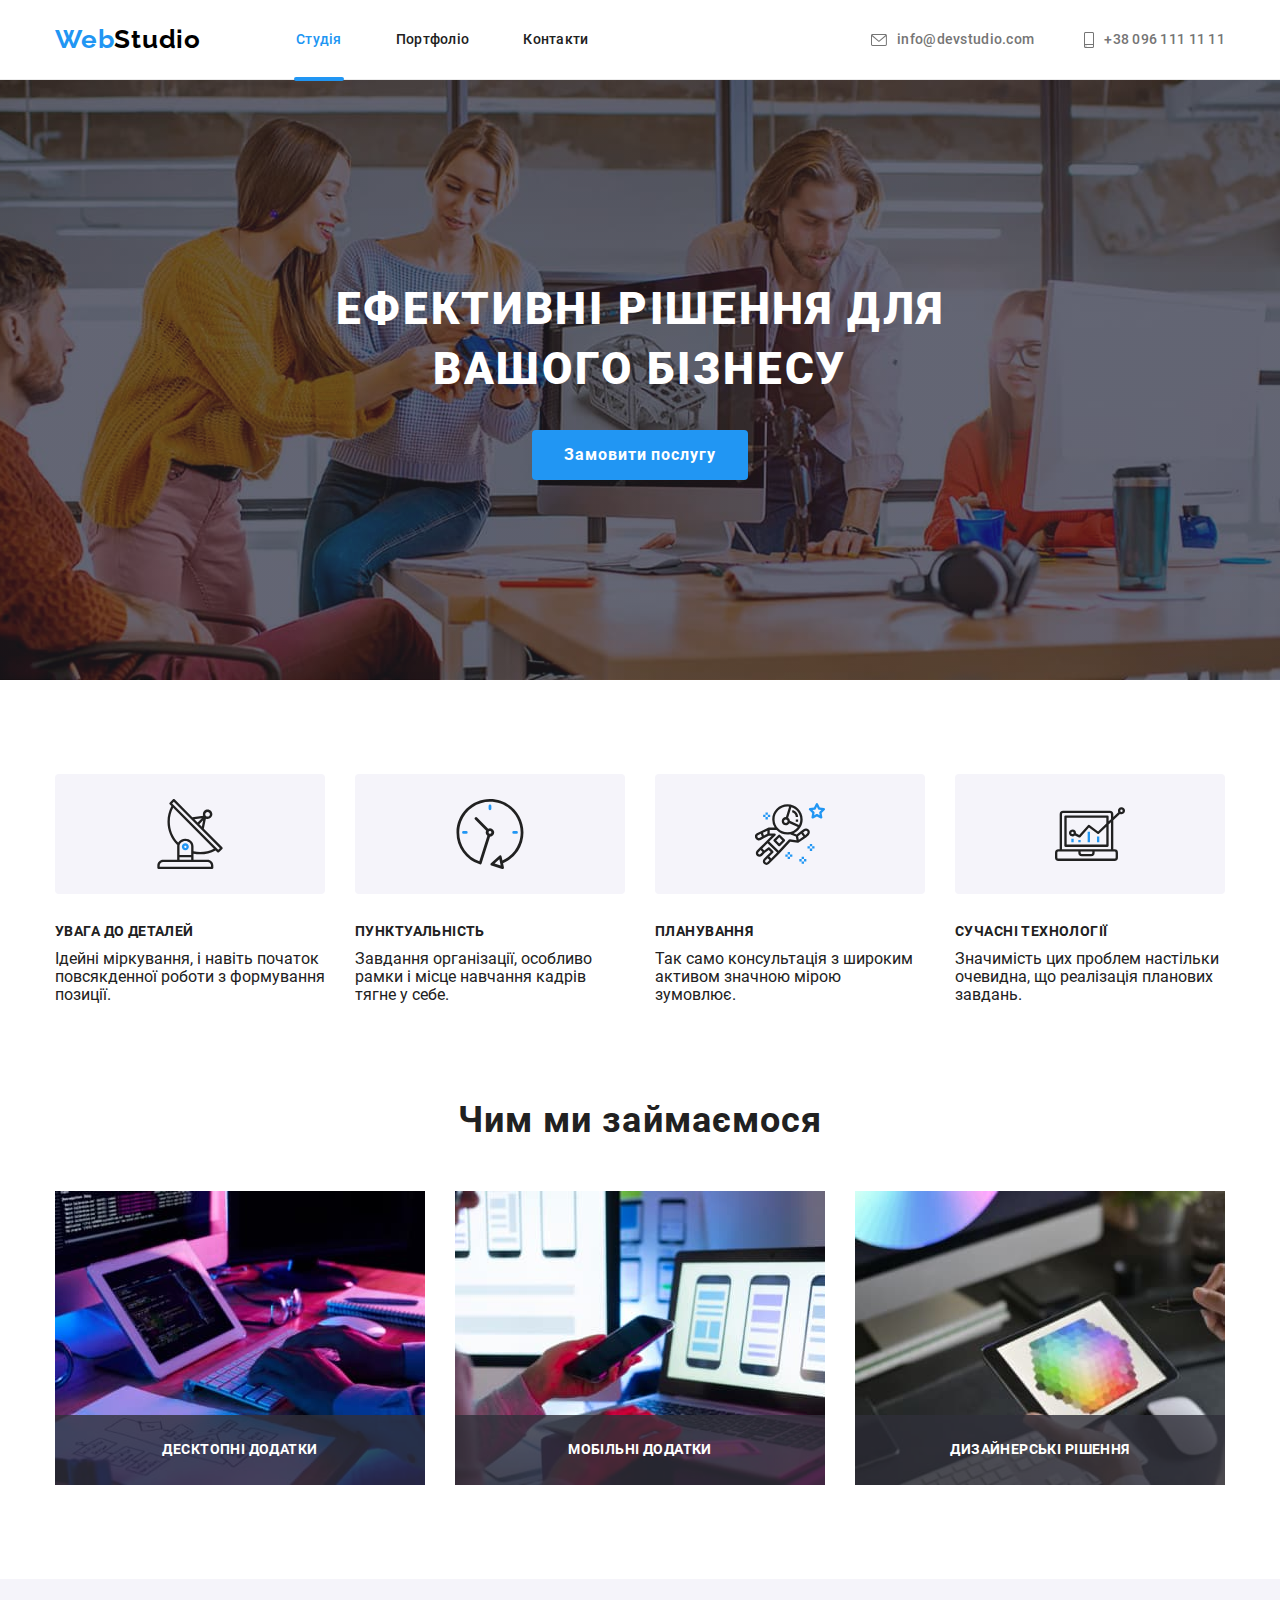
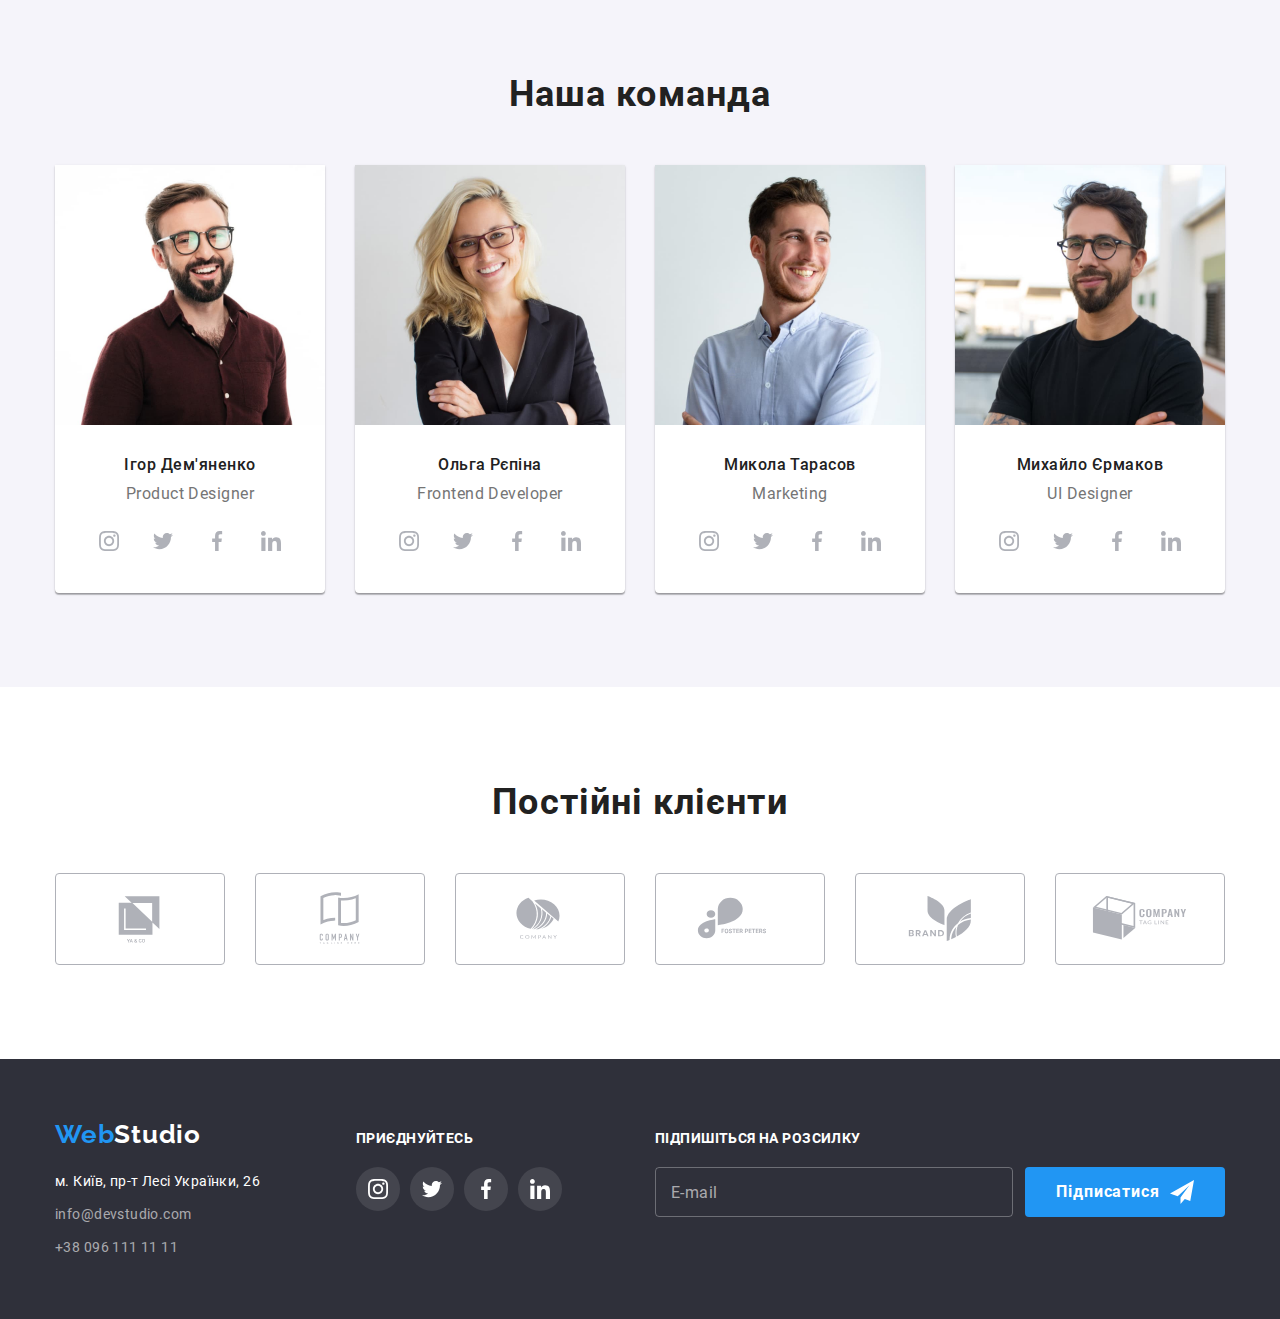
==== commit 304d632e: "without responsive image" ====
--- a/index.html
+++ b/index.html
@@ -23,44 +23,6 @@
             </li>
             <li class="pages__item"><a href="#" class="pages__link">Контакти</a></li>
           </ul>
-          <div class="navigation__mobile">
-            <button type="button" class="navigation__button" aria-expanded="false" data-menu-button>
-              <svg width="40" height="40" aria-label="mobile menu switch">
-                <use class="close-menu" href="./images/symbol-defso.svg#icon-close-menu"></use>
-                <use class="open-menu" href="./images/symbol-defso.svg#icon-open-menu"></use>
-              </svg>
-            </button>
-            <div class="navigation__box" data-menu>
-              <ul class="">
-                <li class="">
-                  <a href="./index.html" class="">Студія</a>
-                </li>
-                <li class="">
-                  <a href="./portfolio.html" target="_parent" class="">Портфоліо</a>
-                </li>
-                <li class=""><a href="#" class="">Контакти</a></li>
-              </ul>
-              <ul class="">
-                <li class="">
-                  <a href="mailto:info@devstudio.com" lang="en" class="">
-                    <svg class="" width="16" height="12">
-                      <use href="./images/symbol-defso.svg#icon-envelope"></use>
-                    </svg>
-                    info@devstudio.com</a
-                  >
-                </li>
-                <li class="">
-                  <a href="tel:+380961111111" class="">
-                    <svg class="" width="10" height="16">
-                      <use href="./images/symbol-defso.svg#icon-smartphone"></use>
-                    </svg>
-
-                    +38 096 111 11 11</a
-                  >
-                </li>
-              </ul>
-            </div>
-          </div>
         </nav>
         <ul class="contacts">
           <li class="contacts__item">
@@ -82,6 +44,82 @@
           </li>
         </ul>
       </div>
+      <nav class="navigation__mobile">
+        <a href="./index.html" lang="en" class="logo navigation__logo"
+          >Web<span class="logo__dark">Studio</span></a
+        >
+        <button
+          type="button"
+          class="navigation__button"
+          aria-expanded="false"
+          aria-controls="menu-container"
+          data-menu-button
+        >
+          <svg width="40" height="40" aria-label="mobile-menu-switch">
+            <use class="close-menu" href="./images/symbol-defso.svg#icon-close-menu"></use>
+            <use class="open-menu" href="./images/symbol-defso.svg#icon-open-menu"></use>
+          </svg>
+        </button>
+        <div class="mobile__menu" id="menu-container" data-menu>
+          <ul class="mobile__list">
+            <li class="mobile__pages">
+              <a href="./index.html" class="mobile__link mobile__link--current">Студія</a>
+            </li>
+            <li class="mobile__pages">
+              <a href="./portfolio.html" target="_parent" class="mobile__link">Портфоліо</a>
+            </li>
+            <li class="mobile__pages"><a href="#" class="mobile__link">Контакти</a></li>
+          </ul>
+          <ul class="">
+            <li class="mobile__contacts">
+              <a href="tel:+380961111111" class="mobile__link--tel"> +38 096 111 11 11</a>
+            </li>
+            <li class="mobile__contacts">
+              <a href="mailto:info@devstudio.com" lang="en" class="mobile__link--mail">
+                info@devstudio.com</a
+              >
+            </li>
+          </ul>
+          <ul class="mobile__soclist">
+            <li class="mobile__socitem">
+              <a
+                href="https://instagram.com"
+                target="_blank"
+                rel="noopener noreferrer nofollov"
+                class="mobile__soclink"
+                >Instagram</a
+              >
+            </li>
+            <li class="mobile__socitem">
+              <a
+                href="https://twitter.com"
+                target="_blank"
+                rel="noopener noreferrer nofollov"
+                class="mobile__soclink"
+                >Twitter</a
+              >
+            </li>
+            <li class="mobile__socitem">
+              <a
+                href="https://facebook.com"
+                target="_blank"
+                rel="noopener noreferrer nofollov"
+                class="mobile__soclink"
+                >Facebook</a
+              >
+            </li>
+            <li class="mobile__socitem">
+              <a
+                href="https://linkedin.com"
+                target="_blank"
+                rel="noopener noreferrer nofollov"
+                class="mobile__soclink"
+                >LinkedIn</a
+              >
+            </li>
+          </ul>
+        </div>
+      </nav>
     </header>
     <main>
       <section class="hero">
--- a/css/main.min.css
+++ b/css/main.min.css
@@ -1 +1 @@
-/*! modern-normalize v1.1.0 | MIT License | https://github.com/sindresorhus/modern-normalize */*,::before,::after{-webkit-box-sizing:border-box;box-sizing:border-box}html{line-height:1.15;-webkit-text-size-adjust:100%;-moz-tab-size:4;-o-tab-size:4;tab-size:4}body{margin:0;font-family:system-ui,-apple-system,"Segoe UI",Roboto,Helvetica,Arial,sans-serif,"Apple Color Emoji","Segoe UI Emoji"}hr{height:0;color:inherit}abbr[title]{-webkit-text-decoration:underline dotted;text-decoration:underline dotted}b,strong{font-weight:bolder}code,kbd,samp,pre{font-family:ui-monospace,SFMono-Regular,Consolas,"Liberation Mono",Menlo,monospace;font-size:1em}small{font-size:80%}sub,sup{font-size:75%;line-height:0;position:relative;vertical-align:baseline}sub{bottom:-0.25em}sup{top:-0.5em}table{text-indent:0;border-color:inherit}button,input,optgroup,select,textarea{font-family:inherit;font-size:100%;line-height:1.15;margin:0}button,select{text-transform:none}button,[type=button],[type=reset],[type=submit]{-webkit-appearance:button}::-moz-focus-inner{border-style:none;padding:0}:-moz-focusring{outline:1px dotted ButtonText}:-moz-ui-invalid{box-shadow:none}legend{padding:0}progress{vertical-align:baseline}::-webkit-inner-spin-button,::-webkit-outer-spin-button{height:auto}[type=search]{-webkit-appearance:textfield;outline-offset:-2px}::-webkit-search-decoration{-webkit-appearance:none}::-webkit-file-upload-button{-webkit-appearance:button;font:inherit}summary{display:list-item}h1,h2,h3,p,ul{margin:0;padding-left:0}ul{list-style:none}body{font-family:"Roboto",sans-serif;color:var(--primary-color)}.section__title{font-size:28px;line-height:1.17;text-align:center;letter-spacing:.03em}@media screen and (min-width: 1200px){.section__title{font-size:36px}}.section__title--with-margin-bottom{margin-bottom:30px}@media screen and (min-width: 1200px){.section__title--with-margin-bottom{margin-bottom:50px}}img{display:block;max-width:100%;width:100%;height:auto}.none{display:none}:root{--accent-color: #2196f3;--hover-color: #188ce8;--normal-color: #ffffff;--primary-color: #212121;--minor-color: #757575;--secondary-color: #f5f4fa;--color-deco: #afb1b8;--transition-timing: 250ms cubic-bezier(0.4, 0, 0.2, 1)}.examples__link,.address__mail-and-tel,.address__map,.customers__link,.social__link,.contacts__link,.pages__link{text-decoration:none;color:currentColor;font-size:14px;-webkit-transition:color var(--transition-timing),background-color var(--transition-timing),border-color var(--transition-timing),fill var(--transition-timing),-webkit-box-shadow var(--transition-timing);transition:color var(--transition-timing),background-color var(--transition-timing),border-color var(--transition-timing),fill var(--transition-timing),-webkit-box-shadow var(--transition-timing);transition:color var(--transition-timing),background-color var(--transition-timing),border-color var(--transition-timing),box-shadow var(--transition-timing),fill var(--transition-timing);transition:color var(--transition-timing),background-color var(--transition-timing),border-color var(--transition-timing),box-shadow var(--transition-timing),fill var(--transition-timing),-webkit-box-shadow var(--transition-timing)}.examples__link:hover,.address__mail-and-tel:hover,.address__map:hover,.customers__link:hover,.social__link:hover,.contacts__link:hover,.pages__link:hover,.examples__link:focus,.address__mail-and-tel:focus,.address__map:focus,.customers__link:focus,.social__link:focus,.contacts__link:focus,.pages__link:focus{color:var(--accent-color);fill:var(--accent-color)}.section__title--hidden,.check__input{position:absolute;white-space:nowrap;width:1px;height:1px;overflow:hidden;border:0;padding:0;clip:rect(0 0 0 0);-webkit-clip-path:inset(50%);clip-path:inset(50%);margin:-1px}@media screen and (max-width: 1199px){.section--only-on-desctop{position:absolute;white-space:nowrap;width:1px;height:1px;overflow:hidden;border:0;padding:0;clip:rect(0 0 0 0);-webkit-clip-path:inset(50%);clip-path:inset(50%);margin:-1px}}@media screen and (max-width: 767px){.pages,.contacts{position:absolute;white-space:nowrap;width:1px;height:1px;overflow:hidden;border:0;padding:0;clip:rect(0 0 0 0);-webkit-clip-path:inset(50%);clip-path:inset(50%);margin:-1px}}@media screen and (min-width: 768px){.navigation__mobile{position:absolute;white-space:nowrap;width:1px;height:1px;overflow:hidden;border:0;padding:0;clip:rect(0 0 0 0);-webkit-clip-path:inset(50%);clip-path:inset(50%);margin:-1px}}@font-face{font-family:"Raleway";font-style:normal;font-weight:400;src:url("../fonts/raleway-v28-latin-regular.eot");src:local(""),url("../fonts/raleway-v28-latin-regular.eot?#iefix") format("embedded-opentype"),url("../fonts/raleway-v28-latin-regular.woff2") format("woff2"),url("../fonts/raleway-v28-latin-regular.woff") format("woff"),url("../fonts/raleway-v28-latin-regular.ttf") format("truetype"),url("../fonts/raleway-v28-latin-regular.svg#Raleway") format("svg")}@font-face{font-family:"Raleway";font-style:normal;font-weight:700;src:url("../fonts/raleway-v28-latin-700.eot");src:local(""),url("../fonts/raleway-v28-latin-700.eot?#iefix") format("embedded-opentype"),url("../fonts/raleway-v28-latin-700.woff2") format("woff2"),url("../fonts/raleway-v28-latin-700.woff") format("woff"),url("../fonts/raleway-v28-latin-700.ttf") format("truetype"),url("../fonts/raleway-v28-latin-700.svg#Raleway") format("svg")}@font-face{font-family:"Roboto";font-style:normal;font-weight:400;src:url("../fonts/roboto-v30-latin_cyrillic-regular.eot");src:local(""),url("../fonts/roboto-v30-latin_cyrillic-regular.eot?#iefix") format("embedded-opentype"),url("../fonts/roboto-v30-latin_cyrillic-regular.woff2") format("woff2"),url("../fonts/roboto-v30-latin_cyrillic-regular.woff") format("woff"),url("../fonts/roboto-v30-latin_cyrillic-regular.ttf") format("truetype"),url("../fonts/roboto-v30-latin_cyrillic-regular.svg#Roboto") format("svg")}@font-face{font-family:"Roboto";font-style:normal;font-weight:500;src:url("../fonts/roboto-v30-latin_cyrillic-500.eot");src:local(""),url("../fonts/roboto-v30-latin_cyrillic-500.eot?#iefix") format("embedded-opentype"),url("../fonts/roboto-v30-latin_cyrillic-500.woff2") format("woff2"),url("../fonts/roboto-v30-latin_cyrillic-500.woff") format("woff"),url("../fonts/roboto-v30-latin_cyrillic-500.ttf") format("truetype"),url("../fonts/roboto-v30-latin_cyrillic-500.svg#Roboto") format("svg")}@font-face{font-family:"Roboto";font-style:normal;font-weight:700;src:url("../fonts/roboto-v30-latin_cyrillic-700.eot");src:local(""),url("../fonts/roboto-v30-latin_cyrillic-700.eot?#iefix") format("embedded-opentype"),url("../fonts/roboto-v30-latin_cyrillic-700.woff2") format("woff2"),url("../fonts/roboto-v30-latin_cyrillic-700.woff") format("woff"),url("../fonts/roboto-v30-latin_cyrillic-700.ttf") format("truetype"),url("../fonts/roboto-v30-latin_cyrillic-700.svg#Roboto") format("svg")}@font-face{font-family:"Roboto";font-style:normal;font-weight:900;src:url("../fonts/roboto-v30-latin_cyrillic-900.eot");src:local(""),url("../fonts/roboto-v30-latin_cyrillic-900.eot?#iefix") format("embedded-opentype"),url("../fonts/roboto-v30-latin_cyrillic-900.woff2") format("woff2"),url("../fonts/roboto-v30-latin_cyrillic-900.woff") format("woff"),url("../fonts/roboto-v30-latin_cyrillic-900.ttf") format("truetype"),url("../fonts/roboto-v30-latin_cyrillic-900.svg#Roboto") format("svg")}.container{width:100%;padding:0px 15px;margin:0 auto}@media screen and (min-width: 480px){.container{width:480px}}@media screen and (min-width: 768px){.container{width:768px}}@media screen and (min-width: 1200px){.container{width:1200px}}.section{padding-top:60px;padding-bottom:60px}@media screen and (min-width: 1200px){.section{padding-top:94px;padding-bottom:94px}}.section--no-padding-top{padding-top:0}.section--another-background{background-color:var(--secondary-color)}.button{font-weight:700;font-size:16px;font-family:inherit;border:none;cursor:pointer;padding:0;border-radius:4px;-webkit-transition:color var(--transition-timing),background-color var(--transition-timing),border-color var(--transition-timing),-webkit-box-shadow var(--transition-timing);transition:color var(--transition-timing),background-color var(--transition-timing),border-color var(--transition-timing),-webkit-box-shadow var(--transition-timing);transition:color var(--transition-timing),background-color var(--transition-timing),border-color var(--transition-timing),box-shadow var(--transition-timing);transition:color var(--transition-timing),background-color var(--transition-timing),border-color var(--transition-timing),box-shadow var(--transition-timing),-webkit-box-shadow var(--transition-timing)}.button:hover,.button:focus{background-color:var(--hover-color);-webkit-box-shadow:0px 4px 4px rgba(0,0,0,.15);box-shadow:0px 4px 4px rgba(0,0,0,.15)}.logo{font-weight:700;font-size:24px;line-height:1.17;letter-spacing:.03em;font-family:"Raleway";color:var(--accent-color);text-decoration:none}@media screen and (min-width: 1200px){.logo{font-size:26px}}.logo__dark{color:#000}.logo__light{color:var(--normal-color)}.navigation__logo{padding:16px 0px}@media screen and (min-width: 768px){.navigation__logo{padding-top:24px;margin-right:93px}}.header{border-bottom:1px solid #ececec;position:relative}@media screen and (min-width: 768px){.header__container{display:-webkit-box;display:-ms-flexbox;display:flex;-webkit-box-pack:justify;-ms-flex-pack:justify;justify-content:space-between}}.navigation{display:-webkit-box;display:-ms-flexbox;display:flex;-webkit-box-pack:justify;-ms-flex-pack:justify;justify-content:space-between;-webkit-box-align:center;-ms-flex-align:center;align-items:center}@media screen and (min-width: 768px){.navigation{-webkit-box-pack:start;-ms-flex-pack:start;justify-content:flex-start;-webkit-box-align:stretch;-ms-flex-align:stretch;align-items:stretch}}.navigation__button{background-color:rgba(0,0,0,0);border:none;padding:0;display:-webkit-inline-box;display:-ms-inline-flexbox;display:inline-flex}.navigation__button .close-menu{display:none}.navigation__button.is-open .close-menu{display:block}.navigation__button.is-open .open-menu{display:none}.navigation__button:hover,.navigation__button:focus{fill:var(--accent-color)}.navigation__box{display:none;background-color:var(--normal-color);position:absolute;top:100%;left:0;width:100%}.navigation__box.is-open{display:block}.pages{display:-webkit-box;display:-ms-flexbox;display:flex}.pages__item:not(:last-child){margin-right:50px}.pages__link{position:relative;font-weight:500;line-height:1.14;letter-spacing:.02em;color:inherit;display:block;padding:32px 2px 32px 2px}.pages__link--current{color:var(--accent-color)}.pages__link--current::after{content:"";display:block;width:100%;height:4px;border-radius:2px;background-color:currentColor;position:absolute;left:0;bottom:-1px}.pages__link:not(.pages__link--current)::after{content:"";display:block;width:100%;height:4px;border-radius:2px;background-color:var(--accent-color);position:absolute;left:0;bottom:-1px;-webkit-transform:scaleX(0);transform:scaleX(0);-webkit-transition:-webkit-transform var(--transition-timing);transition:-webkit-transform var(--transition-timing);transition:transform var(--transition-timing);transition:transform var(--transition-timing), -webkit-transform var(--transition-timing)}.pages__link:hover::after{-webkit-transform:scaleX(1);transform:scaleX(1)}.contacts{display:-webkit-box;display:-ms-flexbox;display:flex;-webkit-box-orient:vertical;-webkit-box-direction:normal;-ms-flex-direction:column;flex-direction:column;-webkit-box-pack:center;-ms-flex-pack:center;justify-content:center}@media screen and (min-width: 1200px){.contacts{-webkit-box-orient:horizontal;-webkit-box-direction:normal;-ms-flex-direction:row;flex-direction:row}}@media screen and (min-width: 1200px){.contacts__item:not(:last-child){margin-right:50px}}.contacts__link{font-weight:500;line-height:1.14;letter-spacing:.02em;display:-webkit-box;display:-ms-flexbox;display:flex;-webkit-box-align:center;-ms-flex-align:center;align-items:center;font-style:normal;color:var(--minor-color);padding:5px 0px}@media screen and (min-width: 1200px){.contacts__link{padding:32px 0px}}.contacts__icon{margin-right:10px;fill:currentColor;-webkit-transition:fill var(--transition-timing);transition:fill var(--transition-timing)}.hero{width:320px;margin:auto;background:-webkit-gradient(linear, left top, left bottom, from(rgba(47, 48, 58, 0.4)), to(rgba(47, 48, 58, 0.4))),url(../images/heroback.jpg),#2f303a;background:linear-gradient(rgba(47, 48, 58, 0.4), rgba(47, 48, 58, 0.4)),url(../images/heroback.jpg),#2f303a;background-repeat:no-repeat;background-position:center;text-align:center;padding:118px 0px}@media screen and (min-width: 480px){.hero{width:480px}}@media screen and (min-width: 768px){.hero{width:768px}}@media screen and (min-width: 1200px){.hero{width:100%;padding:200px 0px}}.hero__title{max-width:290px;font-weight:900;font-size:26px;line-height:1.62;letter-spacing:.06em;margin:0 auto;margin-bottom:30px;text-transform:uppercase;color:var(--normal-color)}@media screen and (min-width: 480px){.hero__title{max-width:360px}}@media screen and (min-width: 1200px){.hero__title{max-width:696px;font-weight:900;font-size:44px;line-height:1.36;letter-spacing:.06em}}.hero__button{line-height:1.88;letter-spacing:.06em;color:var(--normal-color);background-color:var(--accent-color);padding:10px 32px 10px 32px;min-width:200px}@media screen and (min-width: 1200px){.hero__button{min-width:216px}}.benefits{display:-webkit-box;display:-ms-flexbox;display:flex;-webkit-box-orient:vertical;-webkit-box-direction:normal;-ms-flex-direction:column;flex-direction:column;gap:30px}@media screen and (min-width: 768px){.benefits{-webkit-box-orient:horizontal;-webkit-box-direction:normal;-ms-flex-direction:row;flex-direction:row;-ms-flex-wrap:wrap;flex-wrap:wrap}}@media screen and (min-width: 1200px){.benefits{-webkit-column-gap:30px;-moz-column-gap:30px;column-gap:30px}}.benefits__item{width:100%}@media screen and (min-width: 768px){.benefits__item{-ms-flex-preferred-size:calc((100% - 30px)/2);flex-basis:calc((100% - 30px)/2)}}@media screen and (min-width: 1200px){.benefits__item{-ms-flex-preferred-size:calc((100% - 90px)/4);flex-basis:calc((100% - 90px)/4)}}.benefits__icon-wrapper{display:-webkit-box;display:-ms-flexbox;display:flex;-webkit-box-pack:center;-ms-flex-pack:center;justify-content:center;-webkit-box-align:center;-ms-flex-align:center;align-items:center;background-color:var(--secondary-color);margin-bottom:30px;width:100%;height:120px;border-radius:4px}.benefits__title{font-size:14px;line-height:1.14;letter-spacing:.03em;margin-bottom:10px;text-transform:uppercase;text-align:center}@media screen and (min-width: 768px){.benefits__title{text-align:left}}.benefits__title__text{font-size:14px;line-height:1.71;letter-spacing:.03em;color:var(--minor-color)}.what-we-do{display:-webkit-box;display:-ms-flexbox;display:flex;-webkit-column-gap:30px;-moz-column-gap:30px;column-gap:30px}.what-we-do__item{-ms-flex-preferred-size:calc((100% - 60px)/3);flex-basis:calc((100% - 60px)/3);position:relative}.what-we-do__wrapper{display:-webkit-box;display:-ms-flexbox;display:flex;-webkit-box-pack:center;-ms-flex-pack:center;justify-content:center;-webkit-box-align:center;-ms-flex-align:center;align-items:center;width:100%;height:70px;background-color:rgba(47,48,58,.8);position:absolute;bottom:0;left:0}.what-we-do__title{font-weight:700;font-size:14px;line-height:1.14;letter-spacing:.03em;text-transform:uppercase;color:var(--normal-color)}.team{text-align:center;display:-webkit-box;display:-ms-flexbox;display:flex;-webkit-box-orient:vertical;-webkit-box-direction:normal;-ms-flex-direction:column;flex-direction:column;gap:30px}@media screen and (min-width: 768px){.team{-webkit-box-orient:horizontal;-webkit-box-direction:normal;-ms-flex-direction:row;flex-direction:row;-ms-flex-wrap:wrap;flex-wrap:wrap}}@media screen and (min-width: 1200px){.team{-webkit-box-orient:horizontal;-webkit-box-direction:normal;-ms-flex-direction:row;flex-direction:row}}.team__item{width:100%;background-color:var(--normal-color);-webkit-box-shadow:0px 1px 3px rgba(0,0,0,.12),0px 1px 1px rgba(0,0,0,.14),0px 2px 1px rgba(0,0,0,.2);box-shadow:0px 1px 3px rgba(0,0,0,.12),0px 1px 1px rgba(0,0,0,.14),0px 2px 1px rgba(0,0,0,.2);border-radius:0px 0px 4px 4px}@media screen and (min-width: 768px){.team__item{-ms-flex-preferred-size:calc((100% - 30px)/2);flex-basis:calc((100% - 30px)/2)}}@media screen and (min-width: 1200px){.team__item{-ms-flex-preferred-size:calc((100% - 90px)/4);flex-basis:calc((100% - 90px)/4)}}.team__wrapper{padding:30px 0px 24px 0px}@media screen and (min-width: 1200px){.team__wrapper{padding:30px 0px}}.team__title{font-weight:500;font-size:16px;line-height:1.19;letter-spacing:.03em;margin-bottom:10px}.team__text{font-size:16px;line-height:1.19;letter-spacing:.03em;margin-bottom:16px;color:var(--minor-color)}.social{display:-webkit-box;display:-ms-flexbox;display:flex;-webkit-box-pack:center;-ms-flex-pack:center;justify-content:center;gap:10px}.social__link{display:-webkit-box;display:-ms-flexbox;display:flex;-webkit-box-pack:center;-ms-flex-pack:center;justify-content:center;-webkit-box-align:center;-ms-flex-align:center;align-items:center;width:44px;height:44px;border-radius:50px;fill:var(--color-deco)}.social__link:hover,.social__link:focus{fill:var(--normal-color);background-color:currentColor}.customers{display:-webkit-box;display:-ms-flexbox;display:flex;-webkit-box-orient:horizontal;-webkit-box-direction:normal;-ms-flex-direction:row;flex-direction:row;-ms-flex-wrap:wrap;flex-wrap:wrap;gap:30px}@media screen and (min-width: 1200px){.customers{-webkit-box-pack:center;-ms-flex-pack:center;justify-content:center}}.customers__item{-ms-flex-preferred-size:calc((100% - 30px)/2);flex-basis:calc((100% - 30px)/2);height:92px}@media screen and (min-width: 768px){.customers__item{-ms-flex-preferred-size:calc((100% - 60px)/3);flex-basis:calc((100% - 60px)/3)}}@media screen and (min-width: 1200px){.customers__item{-ms-flex-preferred-size:calc((100% - 150px)/6);flex-basis:calc((100% - 150px)/6)}}.customers__link{display:-webkit-box;display:-ms-flexbox;display:flex;-webkit-box-pack:center;-ms-flex-pack:center;justify-content:center;-webkit-box-align:center;-ms-flex-align:center;align-items:center;fill:var(--color-deco);width:100%;height:100%;border:1px solid var(--color-deco);border-radius:4px}.customers__link:hover,.customers__link:focus{border-color:var(--accent-color)}.footer{background-color:#2f303a;padding-top:60px;padding-bottom:60px}.footer__container{display:-webkit-box;display:-ms-flexbox;display:flex;-webkit-box-orient:vertical;-webkit-box-direction:normal;-ms-flex-direction:column;flex-direction:column;text-align:center;gap:60px}@media screen and (min-width: 768px){.footer__container{-webkit-box-orient:horizontal;-webkit-box-direction:normal;-ms-flex-direction:row;flex-direction:row;-ms-flex-wrap:wrap;flex-wrap:wrap;-webkit-box-pack:center;-ms-flex-pack:center;justify-content:center;-webkit-box-align:baseline;-ms-flex-align:baseline;align-items:baseline;-webkit-column-gap:165px;-moz-column-gap:165px;column-gap:165px}}@media screen and (min-width: 1200px){.footer__container{-ms-flex-wrap:nowrap;flex-wrap:nowrap;text-align:left;gap:0}}@media screen and (min-width: 1200px){.left-footer{margin-right:70px;-webkit-box-flex:1;-ms-flex-positive:1;flex-grow:1}}.address{margin-top:20px}.address__item:nth-child(n+2){margin-top:8px}@media screen and (min-width: 1200px){.address__item:nth-child(n+2){margin-top:9px}}.address__map{line-height:1.71;letter-spacing:.03em;font-style:normal;color:var(--normal-color)}.address__mail-and-tel{line-height:1.71;letter-spacing:.03em;font-style:normal;color:rgba(255,255,255,.6)}@media screen and (min-width: 1200px){.call{margin-right:93px}}.call__title{font-weight:700;font-size:14px;line-height:1.14;letter-spacing:.03em;text-transform:uppercase;color:var(--normal-color);margin-bottom:20px}.social__item .social__link{display:-webkit-box;display:-ms-flexbox;display:flex;-webkit-box-pack:center;-ms-flex-pack:center;justify-content:center;-webkit-box-align:center;-ms-flex-align:center;align-items:center;width:44px;height:44px;border-radius:50px;fill:var(--normal-color);background-color:rgba(255,255,255,.1)}.social__item .social__link:hover,.social__item .social__link:focus{background-color:currentColor}@media screen and (min-width: 1200px){.subscription{display:-webkit-box;display:-ms-flexbox;display:flex;gap:12px}}.subscription__input{min-width:290px;font-weight:400;font-size:16px;line-height:1.25;letter-spacing:.03em;height:50px;padding:15px 0px 15px 15px;background-color:rgba(0,0,0,0);border:1px solid rgba(255,255,255,.3);border-radius:4px;outline:none;color:var(--normal-color);-webkit-transition:border-color var(--transition-timing);transition:border-color var(--transition-timing)}@media screen and (min-width: 480px){.subscription__input{min-width:450px}}@media screen and (min-width: 1200px){.subscription__input{min-width:358px}}.subscription__input:focus{border-color:var(--normal-color);-webkit-box-shadow:0px 4px 4px rgba(0,0,0,.15);box-shadow:0px 4px 4px rgba(0,0,0,.15)}.subscription__input:hover{border-color:var(--accent-color)}.subscription__input::-webkit-input-placeholder{font-weight:400;font-size:16px;line-height:1.25;letter-spacing:.03em;color:rgba(255,255,255,.6)}.subscription__input::-moz-placeholder{font-weight:400;font-size:16px;line-height:1.25;letter-spacing:.03em;color:rgba(255,255,255,.6)}.subscription__input:-ms-input-placeholder{font-weight:400;font-size:16px;line-height:1.25;letter-spacing:.03em;color:rgba(255,255,255,.6)}.subscription__input::-ms-input-placeholder{font-weight:400;font-size:16px;line-height:1.25;letter-spacing:.03em;color:rgba(255,255,255,.6)}.subscription__input::placeholder{font-weight:400;font-size:16px;line-height:1.25;letter-spacing:.03em;color:rgba(255,255,255,.6)}.subscription__button{line-height:1.88;letter-spacing:.06em;display:-webkit-box;display:-ms-flexbox;display:flex;-webkit-box-pack:center;-ms-flex-pack:center;justify-content:center;-webkit-box-align:center;-ms-flex-align:center;align-items:center;gap:10px;color:var(--normal-color);background-color:var(--accent-color);min-width:200px;margin:20px auto 0px;padding:10px 0px}@media screen and (min-width: 1200px){.subscription__button{margin:0}}.filters{display:-webkit-box;display:-ms-flexbox;display:flex;-ms-flex-wrap:wrap;flex-wrap:wrap;row-gap:15px;-webkit-column-gap:8px;-moz-column-gap:8px;column-gap:8px}@media screen and (max-width: 767px){.filters{max-width:326px}}@media screen and (min-width: 768px){.filters{-webkit-box-pack:center;-ms-flex-pack:center;justify-content:center}}.filters__button{font-weight:500;line-height:1.63;letter-spacing:.03em;color:inherit;background-color:var(--secondary-color);border-radius:4px;padding:6px 22px 6px 22px}.filters__button:hover,.filters__button:focus{color:var(--normal-color);background-color:var(--accent-color);-webkit-box-shadow:0px 3px 1px rgba(0,0,0,.1),0px 1px 2px rgba(0,0,0,.08),0px 2px 2px rgba(0,0,0,.12);box-shadow:0px 3px 1px rgba(0,0,0,.1),0px 1px 2px rgba(0,0,0,.08),0px 2px 2px rgba(0,0,0,.12)}.examples{display:-webkit-box;display:-ms-flexbox;display:flex;-webkit-box-orient:vertical;-webkit-box-direction:normal;-ms-flex-direction:column;flex-direction:column;gap:30px;margin-top:40px}@media screen and (min-width: 768px){.examples{-webkit-box-orient:horizontal;-webkit-box-direction:normal;-ms-flex-direction:row;flex-direction:row;-ms-flex-wrap:wrap;flex-wrap:wrap;margin-top:30px}}@media screen and (min-width: 1200px){.examples{margin-top:50px}}.examples__item{width:100%;background-color:var(--normal-color)}@media screen and (min-width: 768px){.examples__item{-ms-flex-preferred-size:calc((100% - 30px)/2);flex-basis:calc((100% - 30px)/2)}}@media screen and (min-width: 1200px){.examples__item{-ms-flex-preferred-size:calc((100% - 60px)/3);flex-basis:calc((100% - 60px)/3)}}.examples__link{display:-webkit-box;display:-ms-flexbox;display:flex;-webkit-box-orient:vertical;-webkit-box-direction:normal;-ms-flex-direction:column;flex-direction:column;height:100%}.examples__link:hover,.examples__link:focus{color:inherit;-webkit-box-shadow:0px 1px 1px rgba(0,0,0,.12),0px 4px 4px rgba(0,0,0,.06),1px 4px 6px rgba(0,0,0,.16);box-shadow:0px 1px 1px rgba(0,0,0,.12),0px 4px 4px rgba(0,0,0,.06),1px 4px 6px rgba(0,0,0,.16)}.examples__title{font-size:18px;line-height:2;letter-spacing:.06em;margin-bottom:4px}.examples__text{font-size:16px;line-height:1.88;letter-spacing:.03em;color:var(--minor-color)}.examples__box{padding:20px 24px;border:1px solid #eee;border-top:none;-webkit-box-flex:1;-ms-flex-positive:1;flex-grow:1}.examples__wrap{position:relative;overflow:hidden}.examples__overlay{font-size:18px;line-height:1.6;letter-spacing:.03em;height:100%;padding:77px 24px;color:var(--normal-color);background-color:rgba(33,150,243,.9);position:absolute;top:0;left:0;-webkit-transform:translateY(100%);transform:translateY(100%);-webkit-transition:-webkit-transform var(--transition-timing);transition:-webkit-transform var(--transition-timing);transition:transform var(--transition-timing);transition:transform var(--transition-timing), -webkit-transform var(--transition-timing)}@media screen and (min-width: 768px){.examples__overlay{padding:49px 24px 77px 24px}}@media screen and (min-width: 1200px){.examples__overlay{padding:63px 24px}}.examples__link:hover .examples__overlay,.examples__link:focus .examples__overlay{-webkit-transform:translateY(0%);transform:translateY(0%)}.backdrop{position:fixed;top:0;left:0;width:100%;height:100%;background-color:rgba(0,0,0,.2);-webkit-transition:opacity var(--transition-timing),visibility var(--transition-timing);transition:opacity var(--transition-timing),visibility var(--transition-timing)}.backdrop--is-hidden{opacity:0;visibility:hidden;pointer-events:none}.modal{width:290px;min-height:449px;padding:15px;background-color:var(--normal-color);-webkit-box-shadow:0px 1px 3px rgba(0,0,0,.12),0px 1px 1px rgba(0,0,0,.14),0px 2px 1px rgba(0,0,0,.2);box-shadow:0px 1px 3px rgba(0,0,0,.12),0px 1px 1px rgba(0,0,0,.14),0px 2px 1px rgba(0,0,0,.2);border-radius:4px;position:absolute;top:50%;left:50%;-webkit-transform:translate(-50%, -50%);transform:translate(-50%, -50%)}@media screen and (min-width: 480px){.modal{width:450px;min-height:609px;padding:40px}}@media screen and (min-width: 1200px){.modal{width:528px;min-height:581px}}.modal__button{display:-webkit-box;display:-ms-flexbox;display:flex;-webkit-box-pack:center;-ms-flex-pack:center;justify-content:center;-webkit-box-align:center;-ms-flex-align:center;align-items:center;width:30px;height:30px;background-color:var(--normal-color);border-radius:50%;border:1px solid rgba(0,0,0,.1);position:absolute;right:8px;top:8px;-webkit-transition:var(--transition-timing);transition:var(--transition-timing)}.modal__button:focus,.modal__button:hover{fill:var(--accent-color)}.no-scroll{overflow:hidden}.form{width:260px}@media screen and (min-width: 480px){.form{width:370px}}@media screen and (min-width: 1200px){.form{width:448px}}.form__title{font-weight:700;font-size:20px;line-height:1.5;letter-spacing:.03em;margin-bottom:12px;text-align:center}@media screen and (min-width: 1200px){.form__title{line-height:1.15}}.form__field:not(:nth-child(5)){margin-bottom:10px}.form__field:nth-child(5){margin-bottom:20px}.form__label{font-size:12px;line-height:1.17;letter-spacing:.01em;display:block;margin-bottom:4px;color:var(--minor-color)}.form__input{font-size:12px;line-height:1.17;letter-spacing:.01em;cursor:pointer;outline:none;width:100%;height:40px;padding:10px 0px 10px 42px;border-radius:4px;border:1px solid rgba(33,33,33,.2);-webkit-transition:border-color var(--transition-timing);transition:border-color var(--transition-timing)}.form__input:focus{border-color:var(--accent-color)}.form__input__icon{position:absolute;top:50%;left:12px;-webkit-transform:translateY(-50%);transform:translateY(-50%);-webkit-transition:fill var(--transition-timing);transition:fill var(--transition-timing)}.form__input:focus+.form__input__icon{fill:var(--accent-color)}.form__text{display:block;width:100%;height:120px;padding:12px 16px;resize:none;cursor:pointer;border-radius:4px;border:1px solid rgba(33,33,33,.2);outline:none;-webkit-transition:border-color var(--transition-timing);transition:border-color var(--transition-timing)}.form__text:focus{border-color:var(--accent-color)}.form__text::-webkit-input-placeholder{font-weight:400;font-size:12px;line-height:1.17;letter-spacing:.01em;color:rgba(117,117,117,.5)}.form__text::-moz-placeholder{font-weight:400;font-size:12px;line-height:1.17;letter-spacing:.01em;color:rgba(117,117,117,.5)}.form__text:-ms-input-placeholder{font-weight:400;font-size:12px;line-height:1.17;letter-spacing:.01em;color:rgba(117,117,117,.5)}.form__text::-ms-input-placeholder{font-weight:400;font-size:12px;line-height:1.17;letter-spacing:.01em;color:rgba(117,117,117,.5)}.form__text::placeholder{font-weight:400;font-size:12px;line-height:1.17;letter-spacing:.01em;color:rgba(117,117,117,.5)}.form__button{line-height:1.88;letter-spacing:.06em;color:var(--normal-color);background-color:var(--accent-color);padding:10px 52px;min-width:200px;display:block;margin:0 auto}.input-wrapper{position:relative}.check{font-size:12px;line-height:1.17;letter-spacing:.03em;display:-webkit-box;display:-ms-flexbox;display:flex;-webkit-box-pack:center;-ms-flex-pack:center;justify-content:center;-webkit-box-align:center;-ms-flex-align:center;align-items:center;position:relative;margin-bottom:30px;color:var(--minor-color)}@media screen and (min-width: 1200px){.check{font-size:14px;line-height:1.71;letter-spacing:.03em}}.check__span{position:relative;width:16px;height:15px;border:2px solid var(--primary-color);border-radius:2px;cursor:pointer;margin-right:7px;-webkit-transition:background-color var(--transition-timing),-webkit-box-shadow var(--transition-timing);transition:background-color var(--transition-timing),-webkit-box-shadow var(--transition-timing);transition:background-color var(--transition-timing),box-shadow var(--transition-timing);transition:background-color var(--transition-timing),box-shadow var(--transition-timing),-webkit-box-shadow var(--transition-timing)}.check__input:checked+.check__span{border:none;background-color:var(--accent-color);-webkit-box-shadow:0px 4px 4px rgba(0,0,0,.25);box-shadow:0px 4px 4px rgba(0,0,0,.25)}.check__icon{fill:rgba(0,0,0,0);position:absolute;top:50%;left:50%;-webkit-transform:translate(-50%, -50%);transform:translate(-50%, -50%);-webkit-transition:fill var(--transition-timing);transition:fill var(--transition-timing)}.check__input:checked+.check__span .check__icon{fill:var(--normal-color)}.check__link{color:var(--accent-color);text-decoration:underline;-webkit-transition:color var(--transition-timing);transition:color var(--transition-timing)}.check__link:hover,.check__link:focus{color:var(--hover-color)}/*# sourceMappingURL=main.min.css.map */+/*! modern-normalize v1.1.0 | MIT License | https://github.com/sindresorhus/modern-normalize */*,::before,::after{-webkit-box-sizing:border-box;box-sizing:border-box}html{line-height:1.15;-webkit-text-size-adjust:100%;-moz-tab-size:4;-o-tab-size:4;tab-size:4}body{margin:0;font-family:system-ui,-apple-system,"Segoe UI",Roboto,Helvetica,Arial,sans-serif,"Apple Color Emoji","Segoe UI Emoji"}hr{height:0;color:inherit}abbr[title]{-webkit-text-decoration:underline dotted;text-decoration:underline dotted}b,strong{font-weight:bolder}code,kbd,samp,pre{font-family:ui-monospace,SFMono-Regular,Consolas,"Liberation Mono",Menlo,monospace;font-size:1em}small{font-size:80%}sub,sup{font-size:75%;line-height:0;position:relative;vertical-align:baseline}sub{bottom:-0.25em}sup{top:-0.5em}table{text-indent:0;border-color:inherit}button,input,optgroup,select,textarea{font-family:inherit;font-size:100%;line-height:1.15;margin:0}button,select{text-transform:none}button,[type=button],[type=reset],[type=submit]{-webkit-appearance:button}::-moz-focus-inner{border-style:none;padding:0}:-moz-focusring{outline:1px dotted ButtonText}:-moz-ui-invalid{box-shadow:none}legend{padding:0}progress{vertical-align:baseline}::-webkit-inner-spin-button,::-webkit-outer-spin-button{height:auto}[type=search]{-webkit-appearance:textfield;outline-offset:-2px}::-webkit-search-decoration{-webkit-appearance:none}::-webkit-file-upload-button{-webkit-appearance:button;font:inherit}summary{display:list-item}h1,h2,h3,p,ul{margin:0;padding-left:0}ul{list-style:none}body{font-family:"Roboto",sans-serif;color:var(--primary-color)}.section__title{font-size:28px;line-height:1.17;text-align:center;letter-spacing:.03em}@media screen and (min-width: 1200px){.section__title{font-size:36px}}.section__title--with-margin-bottom{margin-bottom:30px}@media screen and (min-width: 1200px){.section__title--with-margin-bottom{margin-bottom:50px}}img{display:block;max-width:100%;width:100%;height:auto}.none{display:none}:root{--accent-color: #2196f3;--hover-color: #188ce8;--normal-color: #ffffff;--primary-color: #212121;--minor-color: #757575;--secondary-color: #f5f4fa;--color-deco: #afb1b8;--transition-timing: 250ms cubic-bezier(0.4, 0, 0.2, 1)}.examples__link,.address__mail-and-tel,.address__map,.customers__link,.social__link,.mobile__soclink,.mobile__link--mail,.mobile__link--tel,.mobile__link,.contacts__link,.pages__link{text-decoration:none;color:currentColor;font-size:14px;-webkit-transition:color var(--transition-timing),background-color var(--transition-timing),border-color var(--transition-timing),fill var(--transition-timing),-webkit-box-shadow var(--transition-timing);transition:color var(--transition-timing),background-color var(--transition-timing),border-color var(--transition-timing),fill var(--transition-timing),-webkit-box-shadow var(--transition-timing);transition:color var(--transition-timing),background-color var(--transition-timing),border-color var(--transition-timing),box-shadow var(--transition-timing),fill var(--transition-timing);transition:color var(--transition-timing),background-color var(--transition-timing),border-color var(--transition-timing),box-shadow var(--transition-timing),fill var(--transition-timing),-webkit-box-shadow var(--transition-timing)}.examples__link:hover,.address__mail-and-tel:hover,.address__map:hover,.customers__link:hover,.social__link:hover,.mobile__soclink:hover,.mobile__link--mail:hover,.mobile__link--tel:hover,.mobile__link:hover,.contacts__link:hover,.pages__link:hover,.examples__link:focus,.address__mail-and-tel:focus,.address__map:focus,.customers__link:focus,.social__link:focus,.mobile__soclink:focus,.mobile__link--mail:focus,.mobile__link--tel:focus,.mobile__link:focus,.contacts__link:focus,.pages__link:focus{color:var(--accent-color);fill:var(--accent-color)}.section__title--hidden,.check__input{position:absolute;white-space:nowrap;width:1px;height:1px;overflow:hidden;border:0;padding:0;clip:rect(0 0 0 0);-webkit-clip-path:inset(50%);clip-path:inset(50%);margin:-1px}@media screen and (max-width: 1199px){.section--only-on-desctop{position:absolute;white-space:nowrap;width:1px;height:1px;overflow:hidden;border:0;padding:0;clip:rect(0 0 0 0);-webkit-clip-path:inset(50%);clip-path:inset(50%);margin:-1px}}@media screen and (max-width: 767px){.header__container{position:absolute;white-space:nowrap;width:1px;height:1px;overflow:hidden;border:0;padding:0;clip:rect(0 0 0 0);-webkit-clip-path:inset(50%);clip-path:inset(50%);margin:-1px}}@media screen and (min-width: 768px){.navigation__mobile{position:absolute;white-space:nowrap;width:1px;height:1px;overflow:hidden;border:0;padding:0;clip:rect(0 0 0 0);-webkit-clip-path:inset(50%);clip-path:inset(50%);margin:-1px}}@font-face{font-family:"Raleway";font-style:normal;font-weight:400;src:url("../fonts/raleway-v28-latin-regular.eot");src:local(""),url("../fonts/raleway-v28-latin-regular.eot?#iefix") format("embedded-opentype"),url("../fonts/raleway-v28-latin-regular.woff2") format("woff2"),url("../fonts/raleway-v28-latin-regular.woff") format("woff"),url("../fonts/raleway-v28-latin-regular.ttf") format("truetype"),url("../fonts/raleway-v28-latin-regular.svg#Raleway") format("svg")}@font-face{font-family:"Raleway";font-style:normal;font-weight:700;src:url("../fonts/raleway-v28-latin-700.eot");src:local(""),url("../fonts/raleway-v28-latin-700.eot?#iefix") format("embedded-opentype"),url("../fonts/raleway-v28-latin-700.woff2") format("woff2"),url("../fonts/raleway-v28-latin-700.woff") format("woff"),url("../fonts/raleway-v28-latin-700.ttf") format("truetype"),url("../fonts/raleway-v28-latin-700.svg#Raleway") format("svg")}@font-face{font-family:"Roboto";font-style:normal;font-weight:400;src:url("../fonts/roboto-v30-latin_cyrillic-regular.eot");src:local(""),url("../fonts/roboto-v30-latin_cyrillic-regular.eot?#iefix") format("embedded-opentype"),url("../fonts/roboto-v30-latin_cyrillic-regular.woff2") format("woff2"),url("../fonts/roboto-v30-latin_cyrillic-regular.woff") format("woff"),url("../fonts/roboto-v30-latin_cyrillic-regular.ttf") format("truetype"),url("../fonts/roboto-v30-latin_cyrillic-regular.svg#Roboto") format("svg")}@font-face{font-family:"Roboto";font-style:normal;font-weight:500;src:url("../fonts/roboto-v30-latin_cyrillic-500.eot");src:local(""),url("../fonts/roboto-v30-latin_cyrillic-500.eot?#iefix") format("embedded-opentype"),url("../fonts/roboto-v30-latin_cyrillic-500.woff2") format("woff2"),url("../fonts/roboto-v30-latin_cyrillic-500.woff") format("woff"),url("../fonts/roboto-v30-latin_cyrillic-500.ttf") format("truetype"),url("../fonts/roboto-v30-latin_cyrillic-500.svg#Roboto") format("svg")}@font-face{font-family:"Roboto";font-style:normal;font-weight:700;src:url("../fonts/roboto-v30-latin_cyrillic-700.eot");src:local(""),url("../fonts/roboto-v30-latin_cyrillic-700.eot?#iefix") format("embedded-opentype"),url("../fonts/roboto-v30-latin_cyrillic-700.woff2") format("woff2"),url("../fonts/roboto-v30-latin_cyrillic-700.woff") format("woff"),url("../fonts/roboto-v30-latin_cyrillic-700.ttf") format("truetype"),url("../fonts/roboto-v30-latin_cyrillic-700.svg#Roboto") format("svg")}@font-face{font-family:"Roboto";font-style:normal;font-weight:900;src:url("../fonts/roboto-v30-latin_cyrillic-900.eot");src:local(""),url("../fonts/roboto-v30-latin_cyrillic-900.eot?#iefix") format("embedded-opentype"),url("../fonts/roboto-v30-latin_cyrillic-900.woff2") format("woff2"),url("../fonts/roboto-v30-latin_cyrillic-900.woff") format("woff"),url("../fonts/roboto-v30-latin_cyrillic-900.ttf") format("truetype"),url("../fonts/roboto-v30-latin_cyrillic-900.svg#Roboto") format("svg")}.container{width:100%;padding:0px 15px;margin:0 auto}@media screen and (min-width: 480px){.container{width:480px}}@media screen and (min-width: 768px){.container{width:768px}}@media screen and (min-width: 1200px){.container{width:1200px}}.section{padding-top:60px;padding-bottom:60px}@media screen and (min-width: 1200px){.section{padding-top:94px;padding-bottom:94px}}.section--no-padding-top{padding-top:0}.section--another-background{background-color:var(--secondary-color)}.button{font-weight:700;font-size:16px;font-family:inherit;border:none;cursor:pointer;padding:0;border-radius:4px;-webkit-transition:color var(--transition-timing),background-color var(--transition-timing),border-color var(--transition-timing),-webkit-box-shadow var(--transition-timing);transition:color var(--transition-timing),background-color var(--transition-timing),border-color var(--transition-timing),-webkit-box-shadow var(--transition-timing);transition:color var(--transition-timing),background-color var(--transition-timing),border-color var(--transition-timing),box-shadow var(--transition-timing);transition:color var(--transition-timing),background-color var(--transition-timing),border-color var(--transition-timing),box-shadow var(--transition-timing),-webkit-box-shadow var(--transition-timing)}.button:hover,.button:focus{background-color:var(--hover-color);-webkit-box-shadow:0px 4px 4px rgba(0,0,0,.15);box-shadow:0px 4px 4px rgba(0,0,0,.15)}.logo{font-weight:700;font-size:24px;line-height:1.17;letter-spacing:.03em;font-family:"Raleway";color:var(--accent-color);text-decoration:none}@media screen and (min-width: 1200px){.logo{font-size:26px}}.logo__dark{color:#000}.logo__light{color:var(--normal-color)}.navigation__logo{padding:16px 0px}@media screen and (min-width: 768px){.navigation__logo{padding-top:24px;margin-right:87px}}@media screen and (min-width: 1200px){.navigation__logo{margin-right:93px}}.header{border-bottom:1px solid #ececec}@media screen and (min-width: 768px){.header__container{display:-webkit-box;display:-ms-flexbox;display:flex;-webkit-box-pack:justify;-ms-flex-pack:justify;justify-content:space-between}}.navigation{display:-webkit-box;display:-ms-flexbox;display:flex;-webkit-box-pack:justify;-ms-flex-pack:justify;justify-content:space-between;-webkit-box-align:center;-ms-flex-align:center;align-items:center}@media screen and (min-width: 768px){.navigation{-webkit-box-pack:start;-ms-flex-pack:start;justify-content:flex-start;-webkit-box-align:stretch;-ms-flex-align:stretch;align-items:stretch}}.pages{display:-webkit-box;display:-ms-flexbox;display:flex}.pages__item:not(:last-child){margin-right:50px}.pages__link{font-weight:500;font-size:40px;line-height:1.18;letter-spacing:.02em;text-align:center;color:inherit}@media screen and (min-width: 768px){.pages__link{font-weight:500;font-size:14px;line-height:1.14;letter-spacing:.02em;position:relative;display:block;padding:32px 2px 32px 2px}}.pages__link--current{color:var(--accent-color)}@media screen and (min-width: 768px){.pages__link--current::after{content:"";display:block;width:100%;height:4px;border-radius:2px;background-color:currentColor;position:absolute;left:0;bottom:-1px}}.pages__link:not(.pages__link--current)::after{content:"";display:block;width:100%;height:4px;border-radius:2px;background-color:var(--accent-color);position:absolute;left:0;bottom:-1px;-webkit-transform:scaleX(0);transform:scaleX(0);-webkit-transition:-webkit-transform var(--transition-timing);transition:-webkit-transform var(--transition-timing);transition:transform var(--transition-timing);transition:transform var(--transition-timing), -webkit-transform var(--transition-timing)}.pages__link:hover::after{-webkit-transform:scaleX(1);transform:scaleX(1)}.contacts{display:-webkit-box;display:-ms-flexbox;display:flex;-webkit-box-orient:vertical;-webkit-box-direction:normal;-ms-flex-direction:column;flex-direction:column;-webkit-box-pack:center;-ms-flex-pack:center;justify-content:center}@media screen and (min-width: 1200px){.contacts{-webkit-box-orient:horizontal;-webkit-box-direction:normal;-ms-flex-direction:row;flex-direction:row}}@media screen and (min-width: 1200px){.contacts__item:not(:last-child){margin-right:50px}}.contacts__link{font-weight:500;line-height:1.14;letter-spacing:.02em;display:-webkit-box;display:-ms-flexbox;display:flex;-webkit-box-align:center;-ms-flex-align:center;align-items:center;font-style:normal;color:var(--minor-color);padding:5px 0px}@media screen and (min-width: 1200px){.contacts__link{padding:32px 0px}}.contacts__icon{margin-right:10px;fill:currentColor;-webkit-transition:fill var(--transition-timing);transition:fill var(--transition-timing)}.navigation__mobile{position:relative;display:-webkit-box;display:-ms-flexbox;display:flex;-webkit-box-pack:justify;-ms-flex-pack:justify;justify-content:space-between;-webkit-box-align:center;-ms-flex-align:center;align-items:center;padding:0px 15px;z-index:1}.navigation__button{z-index:1;background-color:rgba(0,0,0,0);border:none;padding:0;display:-webkit-inline-box;display:-ms-inline-flexbox;display:inline-flex}.navigation__button .close-menu{display:none}.navigation__button.is-open .close-menu{display:block}.navigation__button.is-open .open-menu{display:none}.navigation__button:hover,.navigation__button:focus{fill:var(--accent-color)}.mobile__menu{display:none;background-color:var(--normal-color);position:absolute;top:0;left:0;width:100%;padding:32px 0px 32px 20px}@media screen and (min-width: 480px){.mobile__menu{padding:48px 0px 48px 40px}}.mobile__menu.is-open{display:block}.mobile__list{margin-bottom:204px}@media screen and (min-width: 480px){.mobile__list{margin-bottom:306px}}.mobile__pages:not(:last-child){margin-bottom:21px}@media screen and (min-width: 480px){.mobile__pages:not(:last-child){margin-bottom:32px}}.mobile__link{font-weight:500;font-size:40px;line-height:1.2;letter-spacing:.02em;color:inherit}.mobile__link--current{color:var(--accent-color)}.mobile__contacts:not(:last-child){margin-bottom:21px}@media screen and (min-width: 480px){.mobile__contacts:not(:last-child){margin-bottom:32px}}.mobile__link--tel{font-weight:500;font-size:24px;line-height:1.2;letter-spacing:.02em;color:var(--accent-color)}@media screen and (min-width: 480px){.mobile__link--tel{font-size:34px}}.mobile__link--mail{font-weight:500;font-size:16px;line-height:1.17;letter-spacing:.02em;color:var(--minor-color)}@media screen and (min-width: 480px){.mobile__link--mail{font-size:24px}}.mobile__soclist{margin-top:43px;display:-webkit-box;display:-ms-flexbox;display:flex;gap:5px}@media screen and (min-width: 480px){.mobile__soclist{margin-top:64px;gap:10px}}.mobile__socitem:not(:last-child){border-right:1px solid var(--minor-color);padding-right:5px}@media screen and (min-width: 480px){.mobile__socitem:not(:last-child){padding-right:10px}}.mobile__soclink{font-weight:500;font-size:14px;line-height:1.2;letter-spacing:.02em;color:var(--accent-color)}@media screen and (min-width: 480px){.mobile__soclink{font-size:18px}}.hero{width:320px;margin:auto;background:-webkit-gradient(linear, left top, left bottom, from(rgba(47, 48, 58, 0.4)), to(rgba(47, 48, 58, 0.4))),url(../images/heroback.jpg),#2f303a;background:linear-gradient(rgba(47, 48, 58, 0.4), rgba(47, 48, 58, 0.4)),url(../images/heroback.jpg),#2f303a;background-repeat:no-repeat;background-position:center;text-align:center;padding:118px 0px}@media screen and (min-width: 480px){.hero{width:480px}}@media screen and (min-width: 768px){.hero{width:768px}}@media screen and (min-width: 1200px){.hero{width:100%;padding:200px 0px}}.hero__title{max-width:290px;font-weight:900;font-size:26px;line-height:1.62;letter-spacing:.06em;margin:0 auto;margin-bottom:30px;text-transform:uppercase;color:var(--normal-color)}@media screen and (min-width: 480px){.hero__title{max-width:360px}}@media screen and (min-width: 1200px){.hero__title{max-width:696px;font-weight:900;font-size:44px;line-height:1.36;letter-spacing:.06em}}.hero__button{line-height:1.88;letter-spacing:.06em;color:var(--normal-color);background-color:var(--accent-color);padding:10px 32px 10px 32px;min-width:200px}@media screen and (min-width: 1200px){.hero__button{min-width:216px}}.benefits{display:-webkit-box;display:-ms-flexbox;display:flex;-webkit-box-orient:vertical;-webkit-box-direction:normal;-ms-flex-direction:column;flex-direction:column;gap:30px}@media screen and (min-width: 768px){.benefits{-webkit-box-orient:horizontal;-webkit-box-direction:normal;-ms-flex-direction:row;flex-direction:row;-ms-flex-wrap:wrap;flex-wrap:wrap}}@media screen and (min-width: 1200px){.benefits{-webkit-column-gap:30px;-moz-column-gap:30px;column-gap:30px}}.benefits__item{width:100%}@media screen and (min-width: 768px){.benefits__item{-ms-flex-preferred-size:calc((100% - 30px)/2);flex-basis:calc((100% - 30px)/2)}}@media screen and (min-width: 1200px){.benefits__item{-ms-flex-preferred-size:calc((100% - 90px)/4);flex-basis:calc((100% - 90px)/4)}}.benefits__icon-wrapper{display:-webkit-box;display:-ms-flexbox;display:flex;-webkit-box-pack:center;-ms-flex-pack:center;justify-content:center;-webkit-box-align:center;-ms-flex-align:center;align-items:center;background-color:var(--secondary-color);margin-bottom:30px;width:100%;height:120px;border-radius:4px}.benefits__title{font-size:14px;line-height:1.14;letter-spacing:.03em;margin-bottom:10px;text-transform:uppercase;text-align:center}@media screen and (min-width: 768px){.benefits__title{text-align:left}}.benefits__title__text{font-size:14px;line-height:1.71;letter-spacing:.03em;color:var(--minor-color)}.what-we-do{display:-webkit-box;display:-ms-flexbox;display:flex;-webkit-column-gap:30px;-moz-column-gap:30px;column-gap:30px}.what-we-do__item{-ms-flex-preferred-size:calc((100% - 60px)/3);flex-basis:calc((100% - 60px)/3);position:relative}.what-we-do__wrapper{display:-webkit-box;display:-ms-flexbox;display:flex;-webkit-box-pack:center;-ms-flex-pack:center;justify-content:center;-webkit-box-align:center;-ms-flex-align:center;align-items:center;width:100%;height:70px;background-color:rgba(47,48,58,.8);position:absolute;bottom:0;left:0}.what-we-do__title{font-weight:700;font-size:14px;line-height:1.14;letter-spacing:.03em;text-transform:uppercase;color:var(--normal-color)}.team{text-align:center;display:-webkit-box;display:-ms-flexbox;display:flex;-webkit-box-orient:vertical;-webkit-box-direction:normal;-ms-flex-direction:column;flex-direction:column;gap:30px}@media screen and (min-width: 768px){.team{-webkit-box-orient:horizontal;-webkit-box-direction:normal;-ms-flex-direction:row;flex-direction:row;-ms-flex-wrap:wrap;flex-wrap:wrap}}@media screen and (min-width: 1200px){.team{-webkit-box-orient:horizontal;-webkit-box-direction:normal;-ms-flex-direction:row;flex-direction:row}}.team__item{width:100%;background-color:var(--normal-color);-webkit-box-shadow:0px 1px 3px rgba(0,0,0,.12),0px 1px 1px rgba(0,0,0,.14),0px 2px 1px rgba(0,0,0,.2);box-shadow:0px 1px 3px rgba(0,0,0,.12),0px 1px 1px rgba(0,0,0,.14),0px 2px 1px rgba(0,0,0,.2);border-radius:0px 0px 4px 4px}@media screen and (min-width: 768px){.team__item{-ms-flex-preferred-size:calc((100% - 30px)/2);flex-basis:calc((100% - 30px)/2)}}@media screen and (min-width: 1200px){.team__item{-ms-flex-preferred-size:calc((100% - 90px)/4);flex-basis:calc((100% - 90px)/4)}}.team__wrapper{padding:30px 0px 24px 0px}@media screen and (min-width: 1200px){.team__wrapper{padding:30px 0px}}.team__title{font-weight:500;font-size:16px;line-height:1.19;letter-spacing:.03em;margin-bottom:10px}.team__text{font-size:16px;line-height:1.19;letter-spacing:.03em;margin-bottom:16px;color:var(--minor-color)}.social{display:-webkit-box;display:-ms-flexbox;display:flex;-webkit-box-pack:center;-ms-flex-pack:center;justify-content:center;gap:10px}.social__link{display:-webkit-box;display:-ms-flexbox;display:flex;-webkit-box-pack:center;-ms-flex-pack:center;justify-content:center;-webkit-box-align:center;-ms-flex-align:center;align-items:center;width:44px;height:44px;border-radius:50px;fill:var(--color-deco)}.social__link:hover,.social__link:focus{fill:var(--normal-color);background-color:currentColor}.customers{display:-webkit-box;display:-ms-flexbox;display:flex;-webkit-box-orient:horizontal;-webkit-box-direction:normal;-ms-flex-direction:row;flex-direction:row;-ms-flex-wrap:wrap;flex-wrap:wrap;gap:30px}@media screen and (min-width: 1200px){.customers{-webkit-box-pack:center;-ms-flex-pack:center;justify-content:center}}.customers__item{-ms-flex-preferred-size:calc((100% - 30px)/2);flex-basis:calc((100% - 30px)/2);height:92px}@media screen and (min-width: 768px){.customers__item{-ms-flex-preferred-size:calc((100% - 60px)/3);flex-basis:calc((100% - 60px)/3)}}@media screen and (min-width: 1200px){.customers__item{-ms-flex-preferred-size:calc((100% - 150px)/6);flex-basis:calc((100% - 150px)/6)}}.customers__link{display:-webkit-box;display:-ms-flexbox;display:flex;-webkit-box-pack:center;-ms-flex-pack:center;justify-content:center;-webkit-box-align:center;-ms-flex-align:center;align-items:center;fill:var(--color-deco);width:100%;height:100%;border:1px solid var(--color-deco);border-radius:4px}.customers__link:hover,.customers__link:focus{border-color:var(--accent-color)}.footer{background-color:#2f303a;padding-top:60px;padding-bottom:60px}.footer__container{display:-webkit-box;display:-ms-flexbox;display:flex;-webkit-box-orient:vertical;-webkit-box-direction:normal;-ms-flex-direction:column;flex-direction:column;text-align:center;gap:60px}@media screen and (min-width: 768px){.footer__container{-webkit-box-orient:horizontal;-webkit-box-direction:normal;-ms-flex-direction:row;flex-direction:row;-ms-flex-wrap:wrap;flex-wrap:wrap;-webkit-box-pack:center;-ms-flex-pack:center;justify-content:center;-webkit-box-align:baseline;-ms-flex-align:baseline;align-items:baseline;-webkit-column-gap:165px;-moz-column-gap:165px;column-gap:165px}}@media screen and (min-width: 1200px){.footer__container{-ms-flex-wrap:nowrap;flex-wrap:nowrap;text-align:left;gap:0}}@media screen and (min-width: 1200px){.left-footer{margin-right:70px;-webkit-box-flex:1;-ms-flex-positive:1;flex-grow:1}}.address{margin-top:20px}.address__item:nth-child(n+2){margin-top:8px}@media screen and (min-width: 1200px){.address__item:nth-child(n+2){margin-top:9px}}.address__map{line-height:1.71;letter-spacing:.03em;font-style:normal;color:var(--normal-color)}.address__mail-and-tel{line-height:1.71;letter-spacing:.03em;font-style:normal;color:rgba(255,255,255,.6)}@media screen and (min-width: 1200px){.call{margin-right:93px}}.call__title{font-weight:700;font-size:14px;line-height:1.14;letter-spacing:.03em;text-transform:uppercase;color:var(--normal-color);margin-bottom:20px}.social__item .social__link{display:-webkit-box;display:-ms-flexbox;display:flex;-webkit-box-pack:center;-ms-flex-pack:center;justify-content:center;-webkit-box-align:center;-ms-flex-align:center;align-items:center;width:44px;height:44px;border-radius:50px;fill:var(--normal-color);background-color:rgba(255,255,255,.1)}.social__item .social__link:hover,.social__item .social__link:focus{background-color:currentColor}@media screen and (min-width: 1200px){.subscription{display:-webkit-box;display:-ms-flexbox;display:flex;gap:12px}}.subscription__input{min-width:290px;font-weight:400;font-size:16px;line-height:1.25;letter-spacing:.03em;height:50px;padding:15px 0px 15px 15px;background-color:rgba(0,0,0,0);border:1px solid rgba(255,255,255,.3);border-radius:4px;outline:none;color:var(--normal-color);-webkit-transition:border-color var(--transition-timing);transition:border-color var(--transition-timing)}@media screen and (min-width: 480px){.subscription__input{min-width:450px}}@media screen and (min-width: 1200px){.subscription__input{min-width:358px}}.subscription__input:focus{border-color:var(--normal-color);-webkit-box-shadow:0px 4px 4px rgba(0,0,0,.15);box-shadow:0px 4px 4px rgba(0,0,0,.15)}.subscription__input:hover{border-color:var(--accent-color)}.subscription__input::-webkit-input-placeholder{font-weight:400;font-size:16px;line-height:1.25;letter-spacing:.03em;color:rgba(255,255,255,.6)}.subscription__input::-moz-placeholder{font-weight:400;font-size:16px;line-height:1.25;letter-spacing:.03em;color:rgba(255,255,255,.6)}.subscription__input:-ms-input-placeholder{font-weight:400;font-size:16px;line-height:1.25;letter-spacing:.03em;color:rgba(255,255,255,.6)}.subscription__input::-ms-input-placeholder{font-weight:400;font-size:16px;line-height:1.25;letter-spacing:.03em;color:rgba(255,255,255,.6)}.subscription__input::placeholder{font-weight:400;font-size:16px;line-height:1.25;letter-spacing:.03em;color:rgba(255,255,255,.6)}.subscription__button{line-height:1.88;letter-spacing:.06em;display:-webkit-box;display:-ms-flexbox;display:flex;-webkit-box-pack:center;-ms-flex-pack:center;justify-content:center;-webkit-box-align:center;-ms-flex-align:center;align-items:center;gap:10px;color:var(--normal-color);background-color:var(--accent-color);min-width:200px;margin:20px auto 0px;padding:10px 0px}@media screen and (min-width: 1200px){.subscription__button{margin:0}}.filters{display:-webkit-box;display:-ms-flexbox;display:flex;-ms-flex-wrap:wrap;flex-wrap:wrap;row-gap:15px;-webkit-column-gap:8px;-moz-column-gap:8px;column-gap:8px}@media screen and (max-width: 767px){.filters{max-width:326px}}@media screen and (min-width: 768px){.filters{-webkit-box-pack:center;-ms-flex-pack:center;justify-content:center}}.filters__button{font-weight:500;line-height:1.63;letter-spacing:.03em;color:inherit;background-color:var(--secondary-color);border-radius:4px;padding:6px 22px 6px 22px}@media screen and (max-width: 767px){.filters__button--current{color:var(--normal-color);background-color:var(--accent-color);-webkit-box-shadow:0px 3px 1px rgba(0,0,0,.1),0px 1px 2px rgba(0,0,0,.08),0px 2px 2px rgba(0,0,0,.12);box-shadow:0px 3px 1px rgba(0,0,0,.1),0px 1px 2px rgba(0,0,0,.08),0px 2px 2px rgba(0,0,0,.12)}}.filters__button:hover,.filters__button:focus{color:var(--normal-color);background-color:var(--accent-color);-webkit-box-shadow:0px 3px 1px rgba(0,0,0,.1),0px 1px 2px rgba(0,0,0,.08),0px 2px 2px rgba(0,0,0,.12);box-shadow:0px 3px 1px rgba(0,0,0,.1),0px 1px 2px rgba(0,0,0,.08),0px 2px 2px rgba(0,0,0,.12)}.examples{display:-webkit-box;display:-ms-flexbox;display:flex;-webkit-box-orient:vertical;-webkit-box-direction:normal;-ms-flex-direction:column;flex-direction:column;gap:30px;margin-top:40px}@media screen and (min-width: 768px){.examples{-webkit-box-orient:horizontal;-webkit-box-direction:normal;-ms-flex-direction:row;flex-direction:row;-ms-flex-wrap:wrap;flex-wrap:wrap;margin-top:30px}}@media screen and (min-width: 1200px){.examples{margin-top:50px}}.examples__item{width:100%;background-color:var(--normal-color)}@media screen and (min-width: 768px){.examples__item{-ms-flex-preferred-size:calc((100% - 30px)/2);flex-basis:calc((100% - 30px)/2)}}@media screen and (min-width: 1200px){.examples__item{-ms-flex-preferred-size:calc((100% - 60px)/3);flex-basis:calc((100% - 60px)/3)}}.examples__link{display:-webkit-box;display:-ms-flexbox;display:flex;-webkit-box-orient:vertical;-webkit-box-direction:normal;-ms-flex-direction:column;flex-direction:column;height:100%}.examples__link:hover,.examples__link:focus{color:inherit;-webkit-box-shadow:0px 1px 1px rgba(0,0,0,.12),0px 4px 4px rgba(0,0,0,.06),1px 4px 6px rgba(0,0,0,.16);box-shadow:0px 1px 1px rgba(0,0,0,.12),0px 4px 4px rgba(0,0,0,.06),1px 4px 6px rgba(0,0,0,.16)}.examples__title{font-size:18px;line-height:2;letter-spacing:.06em;margin-bottom:4px}.examples__text{font-size:16px;line-height:1.88;letter-spacing:.03em;color:var(--minor-color)}.examples__box{padding:20px 24px;border:1px solid #eee;border-top:none;-webkit-box-flex:1;-ms-flex-positive:1;flex-grow:1}.examples__wrap{position:relative;overflow:hidden}.examples__overlay{font-size:18px;line-height:1.6;letter-spacing:.03em;height:100%;padding:77px 24px;color:var(--normal-color);background-color:rgba(33,150,243,.9);position:absolute;top:0;left:0;-webkit-transform:translateY(100%);transform:translateY(100%);-webkit-transition:-webkit-transform var(--transition-timing);transition:-webkit-transform var(--transition-timing);transition:transform var(--transition-timing);transition:transform var(--transition-timing), -webkit-transform var(--transition-timing)}@media screen and (min-width: 768px){.examples__overlay{padding:49px 24px 77px 24px}}@media screen and (min-width: 1200px){.examples__overlay{padding:63px 24px}}.examples__link:hover .examples__overlay,.examples__link:focus .examples__overlay{-webkit-transform:translateY(0%);transform:translateY(0%)}.backdrop{position:fixed;top:0;left:0;width:100%;height:100%;background-color:rgba(0,0,0,.2);-webkit-transition:opacity var(--transition-timing),visibility var(--transition-timing);transition:opacity var(--transition-timing),visibility var(--transition-timing)}.backdrop--is-hidden{opacity:0;visibility:hidden;pointer-events:none}.modal{width:290px;min-height:449px;padding:15px;background-color:var(--normal-color);-webkit-box-shadow:0px 1px 3px rgba(0,0,0,.12),0px 1px 1px rgba(0,0,0,.14),0px 2px 1px rgba(0,0,0,.2);box-shadow:0px 1px 3px rgba(0,0,0,.12),0px 1px 1px rgba(0,0,0,.14),0px 2px 1px rgba(0,0,0,.2);border-radius:4px;position:absolute;top:50%;left:50%;-webkit-transform:translate(-50%, -50%);transform:translate(-50%, -50%)}@media screen and (min-width: 480px){.modal{width:450px;min-height:609px;padding:40px}}@media screen and (min-width: 1200px){.modal{width:528px;min-height:581px}}.modal__button{display:-webkit-box;display:-ms-flexbox;display:flex;-webkit-box-pack:center;-ms-flex-pack:center;justify-content:center;-webkit-box-align:center;-ms-flex-align:center;align-items:center;width:30px;height:30px;background-color:var(--normal-color);border-radius:50%;border:1px solid rgba(0,0,0,.1);position:absolute;right:8px;top:8px;-webkit-transition:var(--transition-timing);transition:var(--transition-timing)}.modal__button:focus,.modal__button:hover{fill:var(--accent-color)}.no-scroll{overflow:hidden}.form{width:260px}@media screen and (min-width: 480px){.form{width:370px}}@media screen and (min-width: 1200px){.form{width:448px}}.form__title{font-weight:700;font-size:20px;line-height:1.5;letter-spacing:.03em;margin-bottom:12px;text-align:center}@media screen and (min-width: 1200px){.form__title{line-height:1.15}}.form__field:not(:nth-child(5)){margin-bottom:10px}.form__field:nth-child(5){margin-bottom:20px}.form__label{font-size:12px;line-height:1.17;letter-spacing:.01em;display:block;margin-bottom:4px;color:var(--minor-color)}.form__input{font-size:12px;line-height:1.17;letter-spacing:.01em;cursor:pointer;outline:none;width:100%;height:40px;padding:10px 0px 10px 42px;border-radius:4px;border:1px solid rgba(33,33,33,.2);-webkit-transition:border-color var(--transition-timing);transition:border-color var(--transition-timing)}.form__input:focus{border-color:var(--accent-color)}.form__input__icon{position:absolute;top:50%;left:12px;-webkit-transform:translateY(-50%);transform:translateY(-50%);-webkit-transition:fill var(--transition-timing);transition:fill var(--transition-timing)}.form__input:focus+.form__input__icon{fill:var(--accent-color)}.form__text{display:block;width:100%;height:120px;padding:12px 16px;resize:none;cursor:pointer;border-radius:4px;border:1px solid rgba(33,33,33,.2);outline:none;-webkit-transition:border-color var(--transition-timing);transition:border-color var(--transition-timing)}.form__text:focus{border-color:var(--accent-color)}.form__text::-webkit-input-placeholder{font-weight:400;font-size:12px;line-height:1.17;letter-spacing:.01em;color:rgba(117,117,117,.5)}.form__text::-moz-placeholder{font-weight:400;font-size:12px;line-height:1.17;letter-spacing:.01em;color:rgba(117,117,117,.5)}.form__text:-ms-input-placeholder{font-weight:400;font-size:12px;line-height:1.17;letter-spacing:.01em;color:rgba(117,117,117,.5)}.form__text::-ms-input-placeholder{font-weight:400;font-size:12px;line-height:1.17;letter-spacing:.01em;color:rgba(117,117,117,.5)}.form__text::placeholder{font-weight:400;font-size:12px;line-height:1.17;letter-spacing:.01em;color:rgba(117,117,117,.5)}.form__button{line-height:1.88;letter-spacing:.06em;color:var(--normal-color);background-color:var(--accent-color);padding:10px 52px;min-width:200px;display:block;margin:0 auto}.input-wrapper{position:relative}.check{font-size:12px;line-height:1.17;letter-spacing:.03em;display:-webkit-box;display:-ms-flexbox;display:flex;-webkit-box-pack:center;-ms-flex-pack:center;justify-content:center;-webkit-box-align:center;-ms-flex-align:center;align-items:center;position:relative;margin-bottom:30px;color:var(--minor-color)}@media screen and (min-width: 1200px){.check{font-size:14px;line-height:1.71;letter-spacing:.03em}}.check__span{position:relative;width:16px;height:15px;border:2px solid var(--primary-color);border-radius:2px;cursor:pointer;margin-right:7px;-webkit-transition:background-color var(--transition-timing),-webkit-box-shadow var(--transition-timing);transition:background-color var(--transition-timing),-webkit-box-shadow var(--transition-timing);transition:background-color var(--transition-timing),box-shadow var(--transition-timing);transition:background-color var(--transition-timing),box-shadow var(--transition-timing),-webkit-box-shadow var(--transition-timing)}.check__input:checked+.check__span{border:none;background-color:var(--accent-color);-webkit-box-shadow:0px 4px 4px rgba(0,0,0,.25);box-shadow:0px 4px 4px rgba(0,0,0,.25)}.check__icon{fill:rgba(0,0,0,0);position:absolute;top:50%;left:50%;-webkit-transform:translate(-50%, -50%);transform:translate(-50%, -50%);-webkit-transition:fill var(--transition-timing);transition:fill var(--transition-timing)}.check__input:checked+.check__span .check__icon{fill:var(--normal-color)}.check__link{color:var(--accent-color);text-decoration:underline;-webkit-transition:color var(--transition-timing);transition:color var(--transition-timing)}.check__link:hover,.check__link:focus{color:var(--hover-color)}/*# sourceMappingURL=main.min.css.map */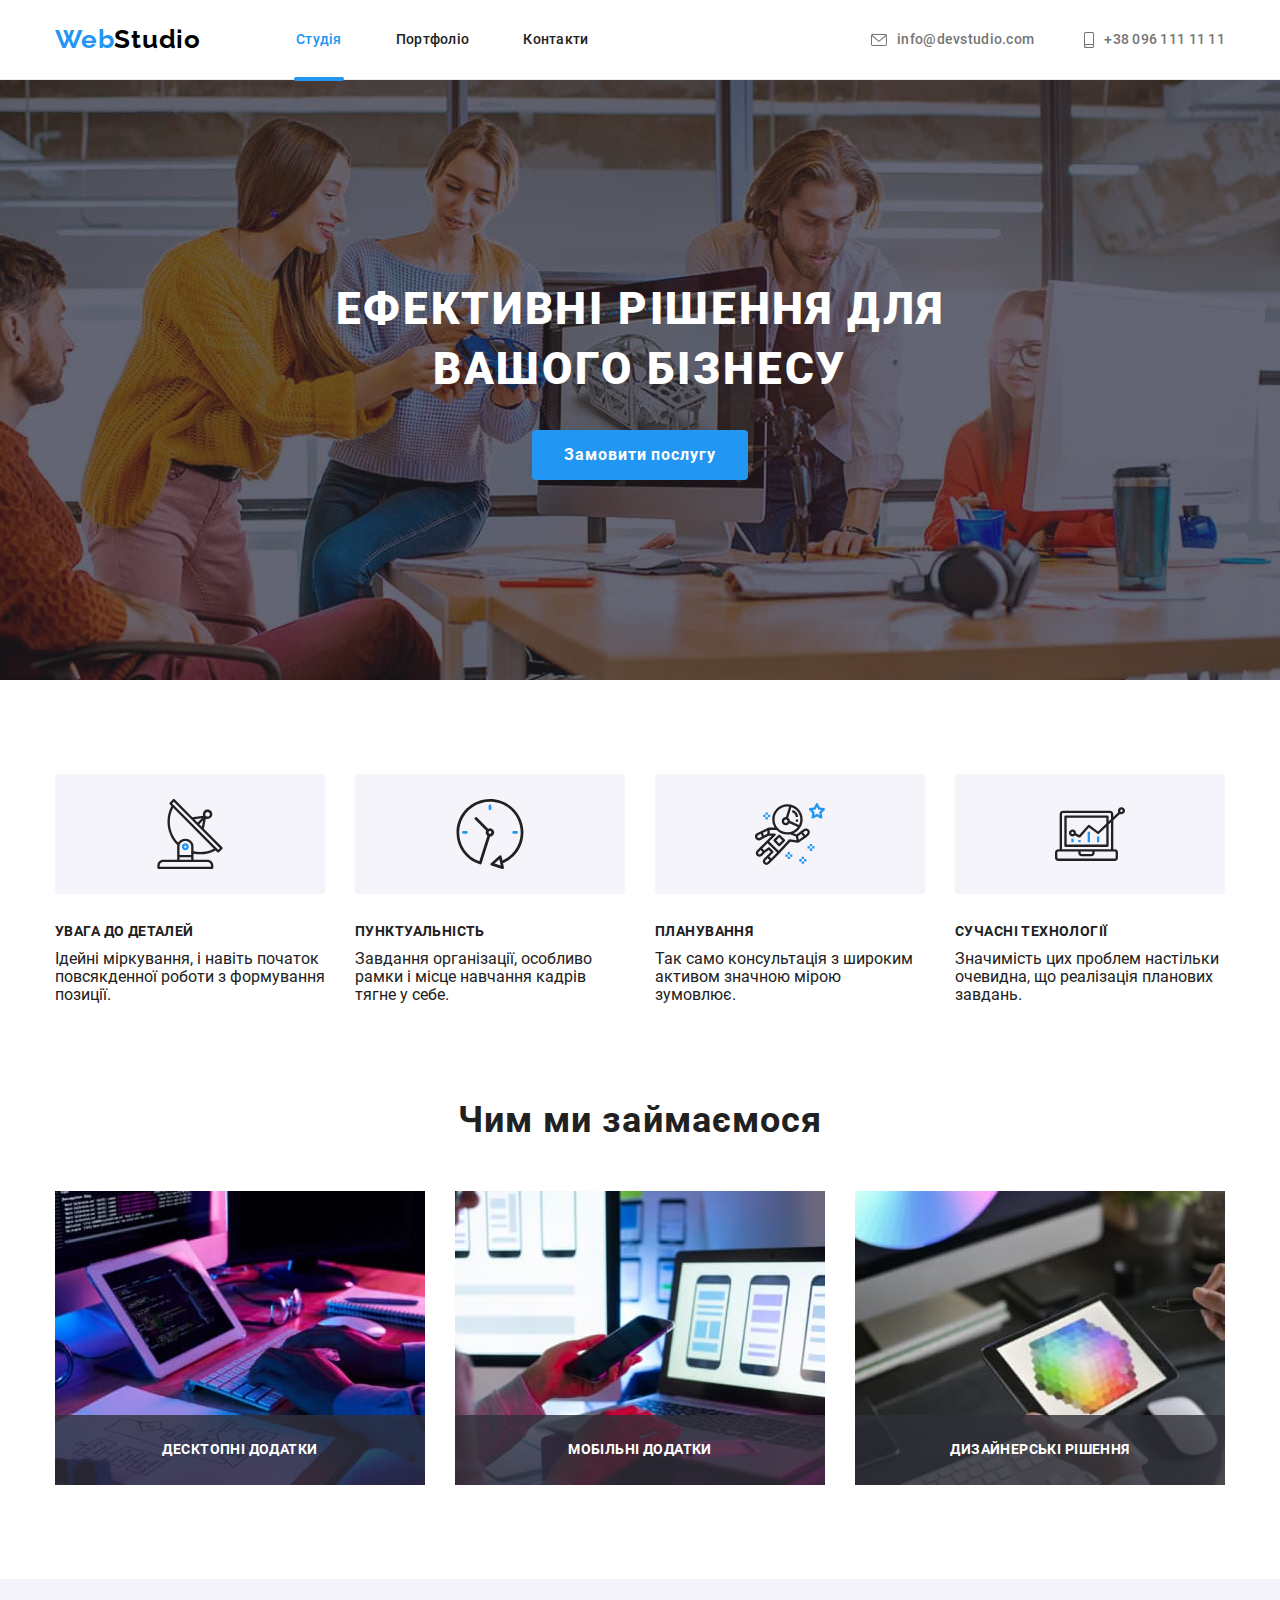
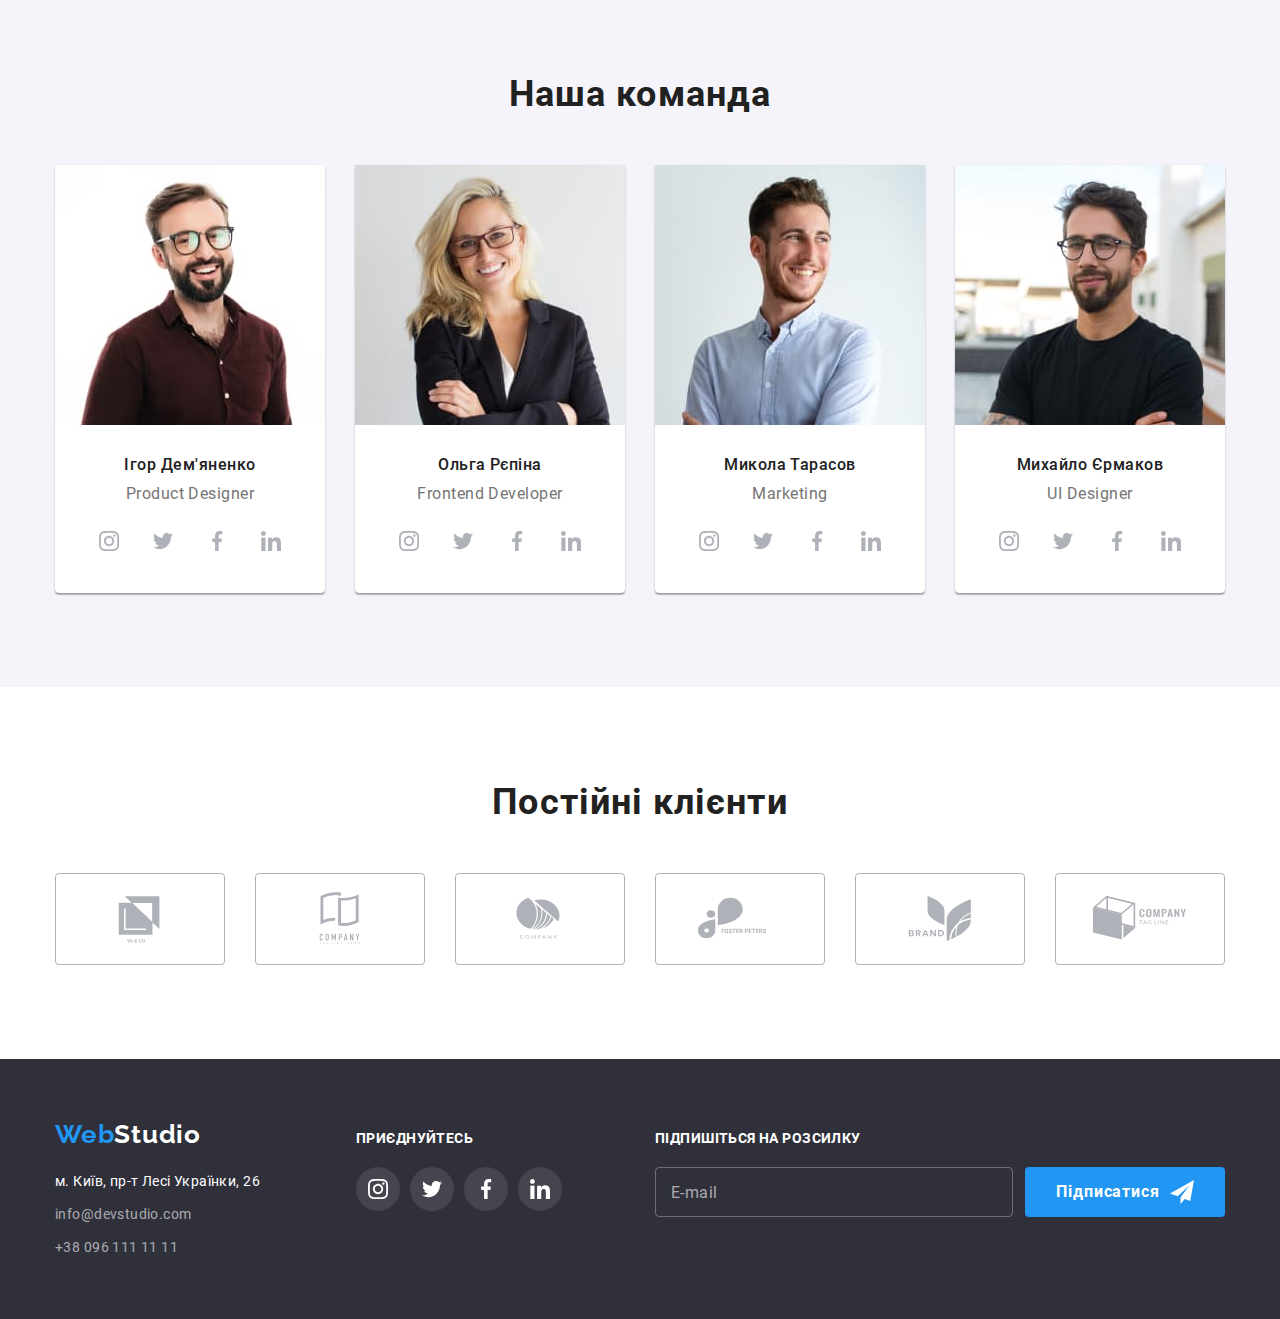
==== commit 8346e6b3: "finished him" ====
--- a/index.html
+++ b/index.html
@@ -56,11 +56,21 @@
           data-menu-button
         >
           <svg width="40" height="40" aria-label="mobile-menu-switch">
-            <use class="close-menu" href="./images/symbol-defso.svg#icon-close-menu"></use>
             <use class="open-menu" href="./images/symbol-defso.svg#icon-open-menu"></use>
           </svg>
         </button>
         <div class="mobile__menu" id="menu-container" data-menu>
+          <button
+            type="button"
+            class="navigation__button"
+            aria-expanded="false"
+            aria-controls="menu-container"
+            data-menu-button
+          >
+            <svg width="40" height="40" aria-label="mobile-menu-switch">
+              <use class="close-menu" href="./images/symbol-defso.svg#icon-close-menu"></use>
+            </svg>
+          </button>
           <ul class="mobile__list">
             <li class="mobile__pages">
               <a href="./index.html" class="mobile__link mobile__link--current">Студія</a>
@@ -70,54 +80,56 @@
             </li>
             <li class="mobile__pages"><a href="#" class="mobile__link">Контакти</a></li>
           </ul>
-          <ul class="">
-            <li class="mobile__contacts">
-              <a href="tel:+380961111111" class="mobile__link--tel"> +38 096 111 11 11</a>
-            </li>
-            <li class="mobile__contacts">
-              <a href="mailto:info@devstudio.com" lang="en" class="mobile__link--mail">
-                info@devstudio.com</a
-              >
-            </li>
-          </ul>
-          <ul class="mobile__soclist">
-            <li class="mobile__socitem">
-              <a
-                href="https://instagram.com"
-                target="_blank"
-                rel="noopener noreferrer nofollov"
-                class="mobile__soclink"
-                >Instagram</a
-              >
-            </li>
-            <li class="mobile__socitem">
-              <a
-                href="https://twitter.com"
-                target="_blank"
-                rel="noopener noreferrer nofollov"
-                class="mobile__soclink"
-                >Twitter</a
-              >
-            </li>
-            <li class="mobile__socitem">
-              <a
-                href="https://facebook.com"
-                target="_blank"
-                rel="noopener noreferrer nofollov"
-                class="mobile__soclink"
-                >Facebook</a
-              >
-            </li>
-            <li class="mobile__socitem">
-              <a
-                href="https://linkedin.com"
-                target="_blank"
-                rel="noopener noreferrer nofollov"
-                class="mobile__soclink"
-                >LinkedIn</a
-              >
-            </li>
-          </ul>
+          <div class="mobile__wrapper">
+            <ul class="">
+              <li class="mobile__contacts">
+                <a href="tel:+380961111111" class="mobile__link--tel"> +38 096 111 11 11</a>
+              </li>
+              <li class="mobile__contacts">
+                <a href="mailto:info@devstudio.com" lang="en" class="mobile__link--mail">
+                  info@devstudio.com</a
+                >
+              </li>
+            </ul>
+            <ul class="mobile__soclist">
+              <li class="mobile__socitem">
+                <a
+                  href="https://instagram.com"
+                  target="_blank"
+                  rel="noopener noreferrer nofollov"
+                  class="mobile__soclink"
+                  >Instagram</a
+                >
+              </li>
+              <li class="mobile__socitem">
+                <a
+                  href="https://twitter.com"
+                  target="_blank"
+                  rel="noopener noreferrer nofollov"
+                  class="mobile__soclink"
+                  >Twitter</a
+                >
+              </li>
+              <li class="mobile__socitem">
+                <a
+                  href="https://facebook.com"
+                  target="_blank"
+                  rel="noopener noreferrer nofollov"
+                  class="mobile__soclink"
+                  >Facebook</a
+                >
+              </li>
+              <li class="mobile__socitem">
+                <a
+                  href="https://linkedin.com"
+                  target="_blank"
+                  rel="noopener noreferrer nofollov"
+                  class="mobile__soclink"
+                  >LinkedIn</a
+                >
+              </li>
+            </ul>
+          </div>
         </div>
       </nav>
     </header>
@@ -186,19 +198,34 @@
           <h2 class="section__title section__title--with-margin-bottom">Чим ми займаємося</h2>
           <ul class="what-we-do">
             <li class="what-we-do__item">
-              <img src="./images/img.jpg" alt="десктопні додатки" width="370" />
+              <img
+                srcset="./images/what-we-do-img01.jpg 1x, ./images/what-we-do-img01-2x.jpg 2x"
+                src="./images/what-we-do-img01.jpg"
+                alt="десктопні додатки"
+                width="370"
+              />
               <div class="what-we-do__wrapper">
                 <h3 class="what-we-do__title">Десктопні додатки</h3>
               </div>
             </li>
             <li class="what-we-do__item">
-              <img src="./images/img1.jpg" alt="мобільні додатки" width="370" />
+              <img
+                srcset="./images/what-we-do-img02.jpg 1x, ./images/what-we-do-img02-2x.jpg 2x"
+                src="./images/what-we-do-img02.jpg"
+                alt="мобільні додатки"
+                width="370"
+              />
               <div class="what-we-do__wrapper">
                 <h3 class="what-we-do__title">Мобільні додатки</h3>
               </div>
             </li>
             <li class="what-we-do__item">
-              <img src="./images/img2.jpg" alt="дизайнерські рішення" width="370" />
+              <img
+                srcset="./images/what-we-do-img03.jpg 1x, ./images/what-we-do-img03-2x.jpg 2x"
+                src="./images/what-we-do-img03.jpg"
+                alt="дизайнерські рішення"
+                width="370"
+              />
               <div class="what-we-do__wrapper">
                 <h3 class="what-we-do__title">Дизайнерські рішення</h3>
               </div>
@@ -211,7 +238,38 @@
           <h2 class="section__title section__title--with-margin-bottom">Наша команда</h2>
           <ul class="team">
             <li class="team__item">
-              <img src="./images/productdesigner.jpg" alt="фото Ігора Дем'яненко" width="270" />
+              <picture>
+                <source
+                  srcset="
+                    ./images/our-team-photo-igor-demjanenko.jpg    1x,
+                    ./images/our-team-photo-igor-demjanenko-2x.jpg 2x
+                  "
+                  media="(min-width: 1200px)"
+                  type="image/jpeg"
+                />
+                <source
+                  srcset="
+                    ./images/our-team-photo-igor-demjanenko-tablet.jpg    1x,
+                    ./images/our-team-photo-igor-demjanenko-tablet-2x.jpg 2x
+                  "
+                  media="(min-width: 768px)"
+                  type="image/jpeg"
+                />
+                <source
+                  srcset="
+                    ./images/our-team-photo-igor-demjanenko-mob.jpg    1x,
+                    ./images/our-team-photo-igor-demjanenko-mob-2x.jpg 2x
+                  "
+                  media="(max-width: 767px)"
+                  type="image/jpeg"
+                />
+                <img
+                  src="./images/our-team-photo-igor-demjanenko-mob.jpg"
+                  alt="фото Ігора Дем'яненко"
+                  width="450"
+                  height="460"
+                />
+              </picture>
               <div class="team__wrapper">
                 <h3 class="team__title">Ігор Дем'яненко</h3>
                 <p class="team__text" lang="en">Product Designer</p>
@@ -264,7 +322,38 @@
               </div>
             </li>
             <li class="team__item">
-              <img src="./images/frontenddeveloper.jpg" alt="фото Ольги Рєпіної" width="270" />
+              <picture>
+                <source
+                  srcset="
+                    ./images/our-team-photo-olga-repina.jpg    1x,
+                    ./images/our-team-photo-olga-repina-2x.jpg 2x
+                  "
+                  media="(min-width: 1200px)"
+                  type="image/jpeg"
+                />
+                <source
+                  srcset="
+                    ./images/our-team-photo-olga-repina-tablet.jpg    1x,
+                    ./images/our-team-photo-olga-repina-tablet-2x.jpg 2x
+                  "
+                  media="(min-width: 768px)"
+                  type="image/jpeg"
+                />
+                <source
+                  srcset="
+                    ./images/our-team-photo-olga-repina-mob.jpg    1x,
+                    ./images/our-team-photo-olga-repina-mob-2x.jpg 2x
+                  "
+                  media="(max-width: 767px)"
+                  type="image/jpeg"
+                />
+                <img
+                  src="./images/our-team-photo-olga-repina-mob.jpg"
+                  alt="фото Ольги Рєпіної"
+                  width="450"
+                  height="460"
+                />
+              </picture>
               <div class="team__wrapper">
                 <h3 class="team__title">Ольга Рєпіна</h3>
                 <p class="team__text" lang="en">Frontend Developer</p>
@@ -317,7 +406,38 @@
               </div>
             </li>
             <li class="team__item">
-              <img src="./images/marketing.jpg" alt="фото Миколи Тарасова" width="270" />
+              <picture>
+                <source
+                  srcset="
+                    ./images/our-team-photo-nikolai-tarasov.jpg    1x,
+                    ./images/our-team-photo-nikolai-tarasov-2x.jpg 2x
+                  "
+                  media="(min-width: 1200px)"
+                  type="image/jpeg"
+                />
+                <source
+                  srcset="
+                    ./images/our-team-photo-nikolai-tarasov-tablet.jpg    1x,
+                    ./images/our-team-photo-nikolai-tarasov-tablet-2x.jpg 2x
+                  "
+                  media="(min-width: 768px)"
+                  type="image/jpeg"
+                />
+                <source
+                  srcset="
+                    ./images/our-team-photo-nikolai-tarasov-mob.jpg    1x,
+                    ./images/our-team-photo-nikolai-tarasov-mob-2x.jpg 2x
+                  "
+                  media="(max-width: 767px)"
+                  type="image/jpeg"
+                />
+                <img
+                  src="./images/our-team-photo-nikolai-tarasov-mob.jpg"
+                  alt="фото Миколи Тарасова"
+                  width="450"
+                  height="460"
+                />
+              </picture>
               <div class="team__wrapper">
                 <h3 class="team__title">Микола Тарасов</h3>
                 <p class="team__text" lang="en">Marketing</p>
@@ -370,7 +490,38 @@
               </div>
             </li>
             <li class="team__item">
-              <img src="./images/uidesigner.jpg" alt="фото Михайла Єрмакова" width="270" />
+              <picture>
+                <source
+                  srcset="
+                    ./images/our-team-photo-mihail-ermakov.jpg    1x,
+                    ./images/our-team-photo-mihail-ermakov-2x.jpg 2x
+                  "
+                  media="(min-width: 1200px)"
+                  type="image/jpeg"
+                />
+                <source
+                  srcset="
+                    ./images/our-team-photo-mihail-ermakov-tablet.jpg    1x,
+                    ./images/our-team-photo-mihail-ermakov-tablet-2x.jpg 2x
+                  "
+                  media="(min-width: 768px)"
+                  type="image/jpeg"
+                />
+                <source
+                  srcset="
+                    ./images/our-team-photo-mihail-ermakov-mob.jpg    1x,
+                    ./images/our-team-photo-mihail-ermakov-mob-2x.jpg 2x
+                  "
+                  media="(max-width: 767px)"
+                  type="image/jpeg"
+                />
+                <img
+                  src="./images/our-team-photo-mihail-ermakov-mob.jpg"
+                  alt="фото Михайла Єрмакова"
+                  width="450"
+                  height="460"
+                />
+              </picture>
               <div class="team__wrapper">
                 <h3 class="team__title">Михайло Єрмаков</h3>
                 <p class="team__text" lang="en">UI Designer</p>
--- a/css/main.min.css
+++ b/css/main.min.css
@@ -1 +1 @@
-/*! modern-normalize v1.1.0 | MIT License | https://github.com/sindresorhus/modern-normalize */*,::before,::after{-webkit-box-sizing:border-box;box-sizing:border-box}html{line-height:1.15;-webkit-text-size-adjust:100%;-moz-tab-size:4;-o-tab-size:4;tab-size:4}body{margin:0;font-family:system-ui,-apple-system,"Segoe UI",Roboto,Helvetica,Arial,sans-serif,"Apple Color Emoji","Segoe UI Emoji"}hr{height:0;color:inherit}abbr[title]{-webkit-text-decoration:underline dotted;text-decoration:underline dotted}b,strong{font-weight:bolder}code,kbd,samp,pre{font-family:ui-monospace,SFMono-Regular,Consolas,"Liberation Mono",Menlo,monospace;font-size:1em}small{font-size:80%}sub,sup{font-size:75%;line-height:0;position:relative;vertical-align:baseline}sub{bottom:-0.25em}sup{top:-0.5em}table{text-indent:0;border-color:inherit}button,input,optgroup,select,textarea{font-family:inherit;font-size:100%;line-height:1.15;margin:0}button,select{text-transform:none}button,[type=button],[type=reset],[type=submit]{-webkit-appearance:button}::-moz-focus-inner{border-style:none;padding:0}:-moz-focusring{outline:1px dotted ButtonText}:-moz-ui-invalid{box-shadow:none}legend{padding:0}progress{vertical-align:baseline}::-webkit-inner-spin-button,::-webkit-outer-spin-button{height:auto}[type=search]{-webkit-appearance:textfield;outline-offset:-2px}::-webkit-search-decoration{-webkit-appearance:none}::-webkit-file-upload-button{-webkit-appearance:button;font:inherit}summary{display:list-item}h1,h2,h3,p,ul{margin:0;padding-left:0}ul{list-style:none}body{font-family:"Roboto",sans-serif;color:var(--primary-color)}.section__title{font-size:28px;line-height:1.17;text-align:center;letter-spacing:.03em}@media screen and (min-width: 1200px){.section__title{font-size:36px}}.section__title--with-margin-bottom{margin-bottom:30px}@media screen and (min-width: 1200px){.section__title--with-margin-bottom{margin-bottom:50px}}img{display:block;max-width:100%;width:100%;height:auto}.none{display:none}:root{--accent-color: #2196f3;--hover-color: #188ce8;--normal-color: #ffffff;--primary-color: #212121;--minor-color: #757575;--secondary-color: #f5f4fa;--color-deco: #afb1b8;--transition-timing: 250ms cubic-bezier(0.4, 0, 0.2, 1)}.examples__link,.address__mail-and-tel,.address__map,.customers__link,.social__link,.mobile__soclink,.mobile__link--mail,.mobile__link--tel,.mobile__link,.contacts__link,.pages__link{text-decoration:none;color:currentColor;font-size:14px;-webkit-transition:color var(--transition-timing),background-color var(--transition-timing),border-color var(--transition-timing),fill var(--transition-timing),-webkit-box-shadow var(--transition-timing);transition:color var(--transition-timing),background-color var(--transition-timing),border-color var(--transition-timing),fill var(--transition-timing),-webkit-box-shadow var(--transition-timing);transition:color var(--transition-timing),background-color var(--transition-timing),border-color var(--transition-timing),box-shadow var(--transition-timing),fill var(--transition-timing);transition:color var(--transition-timing),background-color var(--transition-timing),border-color var(--transition-timing),box-shadow var(--transition-timing),fill var(--transition-timing),-webkit-box-shadow var(--transition-timing)}.examples__link:hover,.address__mail-and-tel:hover,.address__map:hover,.customers__link:hover,.social__link:hover,.mobile__soclink:hover,.mobile__link--mail:hover,.mobile__link--tel:hover,.mobile__link:hover,.contacts__link:hover,.pages__link:hover,.examples__link:focus,.address__mail-and-tel:focus,.address__map:focus,.customers__link:focus,.social__link:focus,.mobile__soclink:focus,.mobile__link--mail:focus,.mobile__link--tel:focus,.mobile__link:focus,.contacts__link:focus,.pages__link:focus{color:var(--accent-color);fill:var(--accent-color)}.section__title--hidden,.check__input{position:absolute;white-space:nowrap;width:1px;height:1px;overflow:hidden;border:0;padding:0;clip:rect(0 0 0 0);-webkit-clip-path:inset(50%);clip-path:inset(50%);margin:-1px}@media screen and (max-width: 1199px){.section--only-on-desctop{position:absolute;white-space:nowrap;width:1px;height:1px;overflow:hidden;border:0;padding:0;clip:rect(0 0 0 0);-webkit-clip-path:inset(50%);clip-path:inset(50%);margin:-1px}}@media screen and (max-width: 767px){.header__container{position:absolute;white-space:nowrap;width:1px;height:1px;overflow:hidden;border:0;padding:0;clip:rect(0 0 0 0);-webkit-clip-path:inset(50%);clip-path:inset(50%);margin:-1px}}@media screen and (min-width: 768px){.navigation__mobile{position:absolute;white-space:nowrap;width:1px;height:1px;overflow:hidden;border:0;padding:0;clip:rect(0 0 0 0);-webkit-clip-path:inset(50%);clip-path:inset(50%);margin:-1px}}@font-face{font-family:"Raleway";font-style:normal;font-weight:400;src:url("../fonts/raleway-v28-latin-regular.eot");src:local(""),url("../fonts/raleway-v28-latin-regular.eot?#iefix") format("embedded-opentype"),url("../fonts/raleway-v28-latin-regular.woff2") format("woff2"),url("../fonts/raleway-v28-latin-regular.woff") format("woff"),url("../fonts/raleway-v28-latin-regular.ttf") format("truetype"),url("../fonts/raleway-v28-latin-regular.svg#Raleway") format("svg")}@font-face{font-family:"Raleway";font-style:normal;font-weight:700;src:url("../fonts/raleway-v28-latin-700.eot");src:local(""),url("../fonts/raleway-v28-latin-700.eot?#iefix") format("embedded-opentype"),url("../fonts/raleway-v28-latin-700.woff2") format("woff2"),url("../fonts/raleway-v28-latin-700.woff") format("woff"),url("../fonts/raleway-v28-latin-700.ttf") format("truetype"),url("../fonts/raleway-v28-latin-700.svg#Raleway") format("svg")}@font-face{font-family:"Roboto";font-style:normal;font-weight:400;src:url("../fonts/roboto-v30-latin_cyrillic-regular.eot");src:local(""),url("../fonts/roboto-v30-latin_cyrillic-regular.eot?#iefix") format("embedded-opentype"),url("../fonts/roboto-v30-latin_cyrillic-regular.woff2") format("woff2"),url("../fonts/roboto-v30-latin_cyrillic-regular.woff") format("woff"),url("../fonts/roboto-v30-latin_cyrillic-regular.ttf") format("truetype"),url("../fonts/roboto-v30-latin_cyrillic-regular.svg#Roboto") format("svg")}@font-face{font-family:"Roboto";font-style:normal;font-weight:500;src:url("../fonts/roboto-v30-latin_cyrillic-500.eot");src:local(""),url("../fonts/roboto-v30-latin_cyrillic-500.eot?#iefix") format("embedded-opentype"),url("../fonts/roboto-v30-latin_cyrillic-500.woff2") format("woff2"),url("../fonts/roboto-v30-latin_cyrillic-500.woff") format("woff"),url("../fonts/roboto-v30-latin_cyrillic-500.ttf") format("truetype"),url("../fonts/roboto-v30-latin_cyrillic-500.svg#Roboto") format("svg")}@font-face{font-family:"Roboto";font-style:normal;font-weight:700;src:url("../fonts/roboto-v30-latin_cyrillic-700.eot");src:local(""),url("../fonts/roboto-v30-latin_cyrillic-700.eot?#iefix") format("embedded-opentype"),url("../fonts/roboto-v30-latin_cyrillic-700.woff2") format("woff2"),url("../fonts/roboto-v30-latin_cyrillic-700.woff") format("woff"),url("../fonts/roboto-v30-latin_cyrillic-700.ttf") format("truetype"),url("../fonts/roboto-v30-latin_cyrillic-700.svg#Roboto") format("svg")}@font-face{font-family:"Roboto";font-style:normal;font-weight:900;src:url("../fonts/roboto-v30-latin_cyrillic-900.eot");src:local(""),url("../fonts/roboto-v30-latin_cyrillic-900.eot?#iefix") format("embedded-opentype"),url("../fonts/roboto-v30-latin_cyrillic-900.woff2") format("woff2"),url("../fonts/roboto-v30-latin_cyrillic-900.woff") format("woff"),url("../fonts/roboto-v30-latin_cyrillic-900.ttf") format("truetype"),url("../fonts/roboto-v30-latin_cyrillic-900.svg#Roboto") format("svg")}.container{width:100%;padding:0px 15px;margin:0 auto}@media screen and (min-width: 480px){.container{width:480px}}@media screen and (min-width: 768px){.container{width:768px}}@media screen and (min-width: 1200px){.container{width:1200px}}.section{padding-top:60px;padding-bottom:60px}@media screen and (min-width: 1200px){.section{padding-top:94px;padding-bottom:94px}}.section--no-padding-top{padding-top:0}.section--another-background{background-color:var(--secondary-color)}.button{font-weight:700;font-size:16px;font-family:inherit;border:none;cursor:pointer;padding:0;border-radius:4px;-webkit-transition:color var(--transition-timing),background-color var(--transition-timing),border-color var(--transition-timing),-webkit-box-shadow var(--transition-timing);transition:color var(--transition-timing),background-color var(--transition-timing),border-color var(--transition-timing),-webkit-box-shadow var(--transition-timing);transition:color var(--transition-timing),background-color var(--transition-timing),border-color var(--transition-timing),box-shadow var(--transition-timing);transition:color var(--transition-timing),background-color var(--transition-timing),border-color var(--transition-timing),box-shadow var(--transition-timing),-webkit-box-shadow var(--transition-timing)}.button:hover,.button:focus{background-color:var(--hover-color);-webkit-box-shadow:0px 4px 4px rgba(0,0,0,.15);box-shadow:0px 4px 4px rgba(0,0,0,.15)}.logo{font-weight:700;font-size:24px;line-height:1.17;letter-spacing:.03em;font-family:"Raleway";color:var(--accent-color);text-decoration:none}@media screen and (min-width: 1200px){.logo{font-size:26px}}.logo__dark{color:#000}.logo__light{color:var(--normal-color)}.navigation__logo{padding:16px 0px}@media screen and (min-width: 768px){.navigation__logo{padding-top:24px;margin-right:87px}}@media screen and (min-width: 1200px){.navigation__logo{margin-right:93px}}.header{border-bottom:1px solid #ececec}@media screen and (min-width: 768px){.header__container{display:-webkit-box;display:-ms-flexbox;display:flex;-webkit-box-pack:justify;-ms-flex-pack:justify;justify-content:space-between}}.navigation{display:-webkit-box;display:-ms-flexbox;display:flex;-webkit-box-pack:justify;-ms-flex-pack:justify;justify-content:space-between;-webkit-box-align:center;-ms-flex-align:center;align-items:center}@media screen and (min-width: 768px){.navigation{-webkit-box-pack:start;-ms-flex-pack:start;justify-content:flex-start;-webkit-box-align:stretch;-ms-flex-align:stretch;align-items:stretch}}.pages{display:-webkit-box;display:-ms-flexbox;display:flex}.pages__item:not(:last-child){margin-right:50px}.pages__link{font-weight:500;font-size:40px;line-height:1.18;letter-spacing:.02em;text-align:center;color:inherit}@media screen and (min-width: 768px){.pages__link{font-weight:500;font-size:14px;line-height:1.14;letter-spacing:.02em;position:relative;display:block;padding:32px 2px 32px 2px}}.pages__link--current{color:var(--accent-color)}@media screen and (min-width: 768px){.pages__link--current::after{content:"";display:block;width:100%;height:4px;border-radius:2px;background-color:currentColor;position:absolute;left:0;bottom:-1px}}.pages__link:not(.pages__link--current)::after{content:"";display:block;width:100%;height:4px;border-radius:2px;background-color:var(--accent-color);position:absolute;left:0;bottom:-1px;-webkit-transform:scaleX(0);transform:scaleX(0);-webkit-transition:-webkit-transform var(--transition-timing);transition:-webkit-transform var(--transition-timing);transition:transform var(--transition-timing);transition:transform var(--transition-timing), -webkit-transform var(--transition-timing)}.pages__link:hover::after{-webkit-transform:scaleX(1);transform:scaleX(1)}.contacts{display:-webkit-box;display:-ms-flexbox;display:flex;-webkit-box-orient:vertical;-webkit-box-direction:normal;-ms-flex-direction:column;flex-direction:column;-webkit-box-pack:center;-ms-flex-pack:center;justify-content:center}@media screen and (min-width: 1200px){.contacts{-webkit-box-orient:horizontal;-webkit-box-direction:normal;-ms-flex-direction:row;flex-direction:row}}@media screen and (min-width: 1200px){.contacts__item:not(:last-child){margin-right:50px}}.contacts__link{font-weight:500;line-height:1.14;letter-spacing:.02em;display:-webkit-box;display:-ms-flexbox;display:flex;-webkit-box-align:center;-ms-flex-align:center;align-items:center;font-style:normal;color:var(--minor-color);padding:5px 0px}@media screen and (min-width: 1200px){.contacts__link{padding:32px 0px}}.contacts__icon{margin-right:10px;fill:currentColor;-webkit-transition:fill var(--transition-timing);transition:fill var(--transition-timing)}.navigation__mobile{position:relative;display:-webkit-box;display:-ms-flexbox;display:flex;-webkit-box-pack:justify;-ms-flex-pack:justify;justify-content:space-between;-webkit-box-align:center;-ms-flex-align:center;align-items:center;padding:0px 15px;z-index:1}.navigation__button{z-index:1;background-color:rgba(0,0,0,0);border:none;padding:0;display:-webkit-inline-box;display:-ms-inline-flexbox;display:inline-flex}.navigation__button .close-menu{display:none}.navigation__button.is-open .close-menu{display:block}.navigation__button.is-open .open-menu{display:none}.navigation__button:hover,.navigation__button:focus{fill:var(--accent-color)}.mobile__menu{display:none;background-color:var(--normal-color);position:absolute;top:0;left:0;width:100%;padding:32px 0px 32px 20px}@media screen and (min-width: 480px){.mobile__menu{padding:48px 0px 48px 40px}}.mobile__menu.is-open{display:block}.mobile__list{margin-bottom:204px}@media screen and (min-width: 480px){.mobile__list{margin-bottom:306px}}.mobile__pages:not(:last-child){margin-bottom:21px}@media screen and (min-width: 480px){.mobile__pages:not(:last-child){margin-bottom:32px}}.mobile__link{font-weight:500;font-size:40px;line-height:1.2;letter-spacing:.02em;color:inherit}.mobile__link--current{color:var(--accent-color)}.mobile__contacts:not(:last-child){margin-bottom:21px}@media screen and (min-width: 480px){.mobile__contacts:not(:last-child){margin-bottom:32px}}.mobile__link--tel{font-weight:500;font-size:24px;line-height:1.2;letter-spacing:.02em;color:var(--accent-color)}@media screen and (min-width: 480px){.mobile__link--tel{font-size:34px}}.mobile__link--mail{font-weight:500;font-size:16px;line-height:1.17;letter-spacing:.02em;color:var(--minor-color)}@media screen and (min-width: 480px){.mobile__link--mail{font-size:24px}}.mobile__soclist{margin-top:43px;display:-webkit-box;display:-ms-flexbox;display:flex;gap:5px}@media screen and (min-width: 480px){.mobile__soclist{margin-top:64px;gap:10px}}.mobile__socitem:not(:last-child){border-right:1px solid var(--minor-color);padding-right:5px}@media screen and (min-width: 480px){.mobile__socitem:not(:last-child){padding-right:10px}}.mobile__soclink{font-weight:500;font-size:14px;line-height:1.2;letter-spacing:.02em;color:var(--accent-color)}@media screen and (min-width: 480px){.mobile__soclink{font-size:18px}}.hero{width:320px;margin:auto;background:-webkit-gradient(linear, left top, left bottom, from(rgba(47, 48, 58, 0.4)), to(rgba(47, 48, 58, 0.4))),url(../images/heroback.jpg),#2f303a;background:linear-gradient(rgba(47, 48, 58, 0.4), rgba(47, 48, 58, 0.4)),url(../images/heroback.jpg),#2f303a;background-repeat:no-repeat;background-position:center;text-align:center;padding:118px 0px}@media screen and (min-width: 480px){.hero{width:480px}}@media screen and (min-width: 768px){.hero{width:768px}}@media screen and (min-width: 1200px){.hero{width:100%;padding:200px 0px}}.hero__title{max-width:290px;font-weight:900;font-size:26px;line-height:1.62;letter-spacing:.06em;margin:0 auto;margin-bottom:30px;text-transform:uppercase;color:var(--normal-color)}@media screen and (min-width: 480px){.hero__title{max-width:360px}}@media screen and (min-width: 1200px){.hero__title{max-width:696px;font-weight:900;font-size:44px;line-height:1.36;letter-spacing:.06em}}.hero__button{line-height:1.88;letter-spacing:.06em;color:var(--normal-color);background-color:var(--accent-color);padding:10px 32px 10px 32px;min-width:200px}@media screen and (min-width: 1200px){.hero__button{min-width:216px}}.benefits{display:-webkit-box;display:-ms-flexbox;display:flex;-webkit-box-orient:vertical;-webkit-box-direction:normal;-ms-flex-direction:column;flex-direction:column;gap:30px}@media screen and (min-width: 768px){.benefits{-webkit-box-orient:horizontal;-webkit-box-direction:normal;-ms-flex-direction:row;flex-direction:row;-ms-flex-wrap:wrap;flex-wrap:wrap}}@media screen and (min-width: 1200px){.benefits{-webkit-column-gap:30px;-moz-column-gap:30px;column-gap:30px}}.benefits__item{width:100%}@media screen and (min-width: 768px){.benefits__item{-ms-flex-preferred-size:calc((100% - 30px)/2);flex-basis:calc((100% - 30px)/2)}}@media screen and (min-width: 1200px){.benefits__item{-ms-flex-preferred-size:calc((100% - 90px)/4);flex-basis:calc((100% - 90px)/4)}}.benefits__icon-wrapper{display:-webkit-box;display:-ms-flexbox;display:flex;-webkit-box-pack:center;-ms-flex-pack:center;justify-content:center;-webkit-box-align:center;-ms-flex-align:center;align-items:center;background-color:var(--secondary-color);margin-bottom:30px;width:100%;height:120px;border-radius:4px}.benefits__title{font-size:14px;line-height:1.14;letter-spacing:.03em;margin-bottom:10px;text-transform:uppercase;text-align:center}@media screen and (min-width: 768px){.benefits__title{text-align:left}}.benefits__title__text{font-size:14px;line-height:1.71;letter-spacing:.03em;color:var(--minor-color)}.what-we-do{display:-webkit-box;display:-ms-flexbox;display:flex;-webkit-column-gap:30px;-moz-column-gap:30px;column-gap:30px}.what-we-do__item{-ms-flex-preferred-size:calc((100% - 60px)/3);flex-basis:calc((100% - 60px)/3);position:relative}.what-we-do__wrapper{display:-webkit-box;display:-ms-flexbox;display:flex;-webkit-box-pack:center;-ms-flex-pack:center;justify-content:center;-webkit-box-align:center;-ms-flex-align:center;align-items:center;width:100%;height:70px;background-color:rgba(47,48,58,.8);position:absolute;bottom:0;left:0}.what-we-do__title{font-weight:700;font-size:14px;line-height:1.14;letter-spacing:.03em;text-transform:uppercase;color:var(--normal-color)}.team{text-align:center;display:-webkit-box;display:-ms-flexbox;display:flex;-webkit-box-orient:vertical;-webkit-box-direction:normal;-ms-flex-direction:column;flex-direction:column;gap:30px}@media screen and (min-width: 768px){.team{-webkit-box-orient:horizontal;-webkit-box-direction:normal;-ms-flex-direction:row;flex-direction:row;-ms-flex-wrap:wrap;flex-wrap:wrap}}@media screen and (min-width: 1200px){.team{-webkit-box-orient:horizontal;-webkit-box-direction:normal;-ms-flex-direction:row;flex-direction:row}}.team__item{width:100%;background-color:var(--normal-color);-webkit-box-shadow:0px 1px 3px rgba(0,0,0,.12),0px 1px 1px rgba(0,0,0,.14),0px 2px 1px rgba(0,0,0,.2);box-shadow:0px 1px 3px rgba(0,0,0,.12),0px 1px 1px rgba(0,0,0,.14),0px 2px 1px rgba(0,0,0,.2);border-radius:0px 0px 4px 4px}@media screen and (min-width: 768px){.team__item{-ms-flex-preferred-size:calc((100% - 30px)/2);flex-basis:calc((100% - 30px)/2)}}@media screen and (min-width: 1200px){.team__item{-ms-flex-preferred-size:calc((100% - 90px)/4);flex-basis:calc((100% - 90px)/4)}}.team__wrapper{padding:30px 0px 24px 0px}@media screen and (min-width: 1200px){.team__wrapper{padding:30px 0px}}.team__title{font-weight:500;font-size:16px;line-height:1.19;letter-spacing:.03em;margin-bottom:10px}.team__text{font-size:16px;line-height:1.19;letter-spacing:.03em;margin-bottom:16px;color:var(--minor-color)}.social{display:-webkit-box;display:-ms-flexbox;display:flex;-webkit-box-pack:center;-ms-flex-pack:center;justify-content:center;gap:10px}.social__link{display:-webkit-box;display:-ms-flexbox;display:flex;-webkit-box-pack:center;-ms-flex-pack:center;justify-content:center;-webkit-box-align:center;-ms-flex-align:center;align-items:center;width:44px;height:44px;border-radius:50px;fill:var(--color-deco)}.social__link:hover,.social__link:focus{fill:var(--normal-color);background-color:currentColor}.customers{display:-webkit-box;display:-ms-flexbox;display:flex;-webkit-box-orient:horizontal;-webkit-box-direction:normal;-ms-flex-direction:row;flex-direction:row;-ms-flex-wrap:wrap;flex-wrap:wrap;gap:30px}@media screen and (min-width: 1200px){.customers{-webkit-box-pack:center;-ms-flex-pack:center;justify-content:center}}.customers__item{-ms-flex-preferred-size:calc((100% - 30px)/2);flex-basis:calc((100% - 30px)/2);height:92px}@media screen and (min-width: 768px){.customers__item{-ms-flex-preferred-size:calc((100% - 60px)/3);flex-basis:calc((100% - 60px)/3)}}@media screen and (min-width: 1200px){.customers__item{-ms-flex-preferred-size:calc((100% - 150px)/6);flex-basis:calc((100% - 150px)/6)}}.customers__link{display:-webkit-box;display:-ms-flexbox;display:flex;-webkit-box-pack:center;-ms-flex-pack:center;justify-content:center;-webkit-box-align:center;-ms-flex-align:center;align-items:center;fill:var(--color-deco);width:100%;height:100%;border:1px solid var(--color-deco);border-radius:4px}.customers__link:hover,.customers__link:focus{border-color:var(--accent-color)}.footer{background-color:#2f303a;padding-top:60px;padding-bottom:60px}.footer__container{display:-webkit-box;display:-ms-flexbox;display:flex;-webkit-box-orient:vertical;-webkit-box-direction:normal;-ms-flex-direction:column;flex-direction:column;text-align:center;gap:60px}@media screen and (min-width: 768px){.footer__container{-webkit-box-orient:horizontal;-webkit-box-direction:normal;-ms-flex-direction:row;flex-direction:row;-ms-flex-wrap:wrap;flex-wrap:wrap;-webkit-box-pack:center;-ms-flex-pack:center;justify-content:center;-webkit-box-align:baseline;-ms-flex-align:baseline;align-items:baseline;-webkit-column-gap:165px;-moz-column-gap:165px;column-gap:165px}}@media screen and (min-width: 1200px){.footer__container{-ms-flex-wrap:nowrap;flex-wrap:nowrap;text-align:left;gap:0}}@media screen and (min-width: 1200px){.left-footer{margin-right:70px;-webkit-box-flex:1;-ms-flex-positive:1;flex-grow:1}}.address{margin-top:20px}.address__item:nth-child(n+2){margin-top:8px}@media screen and (min-width: 1200px){.address__item:nth-child(n+2){margin-top:9px}}.address__map{line-height:1.71;letter-spacing:.03em;font-style:normal;color:var(--normal-color)}.address__mail-and-tel{line-height:1.71;letter-spacing:.03em;font-style:normal;color:rgba(255,255,255,.6)}@media screen and (min-width: 1200px){.call{margin-right:93px}}.call__title{font-weight:700;font-size:14px;line-height:1.14;letter-spacing:.03em;text-transform:uppercase;color:var(--normal-color);margin-bottom:20px}.social__item .social__link{display:-webkit-box;display:-ms-flexbox;display:flex;-webkit-box-pack:center;-ms-flex-pack:center;justify-content:center;-webkit-box-align:center;-ms-flex-align:center;align-items:center;width:44px;height:44px;border-radius:50px;fill:var(--normal-color);background-color:rgba(255,255,255,.1)}.social__item .social__link:hover,.social__item .social__link:focus{background-color:currentColor}@media screen and (min-width: 1200px){.subscription{display:-webkit-box;display:-ms-flexbox;display:flex;gap:12px}}.subscription__input{min-width:290px;font-weight:400;font-size:16px;line-height:1.25;letter-spacing:.03em;height:50px;padding:15px 0px 15px 15px;background-color:rgba(0,0,0,0);border:1px solid rgba(255,255,255,.3);border-radius:4px;outline:none;color:var(--normal-color);-webkit-transition:border-color var(--transition-timing);transition:border-color var(--transition-timing)}@media screen and (min-width: 480px){.subscription__input{min-width:450px}}@media screen and (min-width: 1200px){.subscription__input{min-width:358px}}.subscription__input:focus{border-color:var(--normal-color);-webkit-box-shadow:0px 4px 4px rgba(0,0,0,.15);box-shadow:0px 4px 4px rgba(0,0,0,.15)}.subscription__input:hover{border-color:var(--accent-color)}.subscription__input::-webkit-input-placeholder{font-weight:400;font-size:16px;line-height:1.25;letter-spacing:.03em;color:rgba(255,255,255,.6)}.subscription__input::-moz-placeholder{font-weight:400;font-size:16px;line-height:1.25;letter-spacing:.03em;color:rgba(255,255,255,.6)}.subscription__input:-ms-input-placeholder{font-weight:400;font-size:16px;line-height:1.25;letter-spacing:.03em;color:rgba(255,255,255,.6)}.subscription__input::-ms-input-placeholder{font-weight:400;font-size:16px;line-height:1.25;letter-spacing:.03em;color:rgba(255,255,255,.6)}.subscription__input::placeholder{font-weight:400;font-size:16px;line-height:1.25;letter-spacing:.03em;color:rgba(255,255,255,.6)}.subscription__button{line-height:1.88;letter-spacing:.06em;display:-webkit-box;display:-ms-flexbox;display:flex;-webkit-box-pack:center;-ms-flex-pack:center;justify-content:center;-webkit-box-align:center;-ms-flex-align:center;align-items:center;gap:10px;color:var(--normal-color);background-color:var(--accent-color);min-width:200px;margin:20px auto 0px;padding:10px 0px}@media screen and (min-width: 1200px){.subscription__button{margin:0}}.filters{display:-webkit-box;display:-ms-flexbox;display:flex;-ms-flex-wrap:wrap;flex-wrap:wrap;row-gap:15px;-webkit-column-gap:8px;-moz-column-gap:8px;column-gap:8px}@media screen and (max-width: 767px){.filters{max-width:326px}}@media screen and (min-width: 768px){.filters{-webkit-box-pack:center;-ms-flex-pack:center;justify-content:center}}.filters__button{font-weight:500;line-height:1.63;letter-spacing:.03em;color:inherit;background-color:var(--secondary-color);border-radius:4px;padding:6px 22px 6px 22px}@media screen and (max-width: 767px){.filters__button--current{color:var(--normal-color);background-color:var(--accent-color);-webkit-box-shadow:0px 3px 1px rgba(0,0,0,.1),0px 1px 2px rgba(0,0,0,.08),0px 2px 2px rgba(0,0,0,.12);box-shadow:0px 3px 1px rgba(0,0,0,.1),0px 1px 2px rgba(0,0,0,.08),0px 2px 2px rgba(0,0,0,.12)}}.filters__button:hover,.filters__button:focus{color:var(--normal-color);background-color:var(--accent-color);-webkit-box-shadow:0px 3px 1px rgba(0,0,0,.1),0px 1px 2px rgba(0,0,0,.08),0px 2px 2px rgba(0,0,0,.12);box-shadow:0px 3px 1px rgba(0,0,0,.1),0px 1px 2px rgba(0,0,0,.08),0px 2px 2px rgba(0,0,0,.12)}.examples{display:-webkit-box;display:-ms-flexbox;display:flex;-webkit-box-orient:vertical;-webkit-box-direction:normal;-ms-flex-direction:column;flex-direction:column;gap:30px;margin-top:40px}@media screen and (min-width: 768px){.examples{-webkit-box-orient:horizontal;-webkit-box-direction:normal;-ms-flex-direction:row;flex-direction:row;-ms-flex-wrap:wrap;flex-wrap:wrap;margin-top:30px}}@media screen and (min-width: 1200px){.examples{margin-top:50px}}.examples__item{width:100%;background-color:var(--normal-color)}@media screen and (min-width: 768px){.examples__item{-ms-flex-preferred-size:calc((100% - 30px)/2);flex-basis:calc((100% - 30px)/2)}}@media screen and (min-width: 1200px){.examples__item{-ms-flex-preferred-size:calc((100% - 60px)/3);flex-basis:calc((100% - 60px)/3)}}.examples__link{display:-webkit-box;display:-ms-flexbox;display:flex;-webkit-box-orient:vertical;-webkit-box-direction:normal;-ms-flex-direction:column;flex-direction:column;height:100%}.examples__link:hover,.examples__link:focus{color:inherit;-webkit-box-shadow:0px 1px 1px rgba(0,0,0,.12),0px 4px 4px rgba(0,0,0,.06),1px 4px 6px rgba(0,0,0,.16);box-shadow:0px 1px 1px rgba(0,0,0,.12),0px 4px 4px rgba(0,0,0,.06),1px 4px 6px rgba(0,0,0,.16)}.examples__title{font-size:18px;line-height:2;letter-spacing:.06em;margin-bottom:4px}.examples__text{font-size:16px;line-height:1.88;letter-spacing:.03em;color:var(--minor-color)}.examples__box{padding:20px 24px;border:1px solid #eee;border-top:none;-webkit-box-flex:1;-ms-flex-positive:1;flex-grow:1}.examples__wrap{position:relative;overflow:hidden}.examples__overlay{font-size:18px;line-height:1.6;letter-spacing:.03em;height:100%;padding:77px 24px;color:var(--normal-color);background-color:rgba(33,150,243,.9);position:absolute;top:0;left:0;-webkit-transform:translateY(100%);transform:translateY(100%);-webkit-transition:-webkit-transform var(--transition-timing);transition:-webkit-transform var(--transition-timing);transition:transform var(--transition-timing);transition:transform var(--transition-timing), -webkit-transform var(--transition-timing)}@media screen and (min-width: 768px){.examples__overlay{padding:49px 24px 77px 24px}}@media screen and (min-width: 1200px){.examples__overlay{padding:63px 24px}}.examples__link:hover .examples__overlay,.examples__link:focus .examples__overlay{-webkit-transform:translateY(0%);transform:translateY(0%)}.backdrop{position:fixed;top:0;left:0;width:100%;height:100%;background-color:rgba(0,0,0,.2);-webkit-transition:opacity var(--transition-timing),visibility var(--transition-timing);transition:opacity var(--transition-timing),visibility var(--transition-timing)}.backdrop--is-hidden{opacity:0;visibility:hidden;pointer-events:none}.modal{width:290px;min-height:449px;padding:15px;background-color:var(--normal-color);-webkit-box-shadow:0px 1px 3px rgba(0,0,0,.12),0px 1px 1px rgba(0,0,0,.14),0px 2px 1px rgba(0,0,0,.2);box-shadow:0px 1px 3px rgba(0,0,0,.12),0px 1px 1px rgba(0,0,0,.14),0px 2px 1px rgba(0,0,0,.2);border-radius:4px;position:absolute;top:50%;left:50%;-webkit-transform:translate(-50%, -50%);transform:translate(-50%, -50%)}@media screen and (min-width: 480px){.modal{width:450px;min-height:609px;padding:40px}}@media screen and (min-width: 1200px){.modal{width:528px;min-height:581px}}.modal__button{display:-webkit-box;display:-ms-flexbox;display:flex;-webkit-box-pack:center;-ms-flex-pack:center;justify-content:center;-webkit-box-align:center;-ms-flex-align:center;align-items:center;width:30px;height:30px;background-color:var(--normal-color);border-radius:50%;border:1px solid rgba(0,0,0,.1);position:absolute;right:8px;top:8px;-webkit-transition:var(--transition-timing);transition:var(--transition-timing)}.modal__button:focus,.modal__button:hover{fill:var(--accent-color)}.no-scroll{overflow:hidden}.form{width:260px}@media screen and (min-width: 480px){.form{width:370px}}@media screen and (min-width: 1200px){.form{width:448px}}.form__title{font-weight:700;font-size:20px;line-height:1.5;letter-spacing:.03em;margin-bottom:12px;text-align:center}@media screen and (min-width: 1200px){.form__title{line-height:1.15}}.form__field:not(:nth-child(5)){margin-bottom:10px}.form__field:nth-child(5){margin-bottom:20px}.form__label{font-size:12px;line-height:1.17;letter-spacing:.01em;display:block;margin-bottom:4px;color:var(--minor-color)}.form__input{font-size:12px;line-height:1.17;letter-spacing:.01em;cursor:pointer;outline:none;width:100%;height:40px;padding:10px 0px 10px 42px;border-radius:4px;border:1px solid rgba(33,33,33,.2);-webkit-transition:border-color var(--transition-timing);transition:border-color var(--transition-timing)}.form__input:focus{border-color:var(--accent-color)}.form__input__icon{position:absolute;top:50%;left:12px;-webkit-transform:translateY(-50%);transform:translateY(-50%);-webkit-transition:fill var(--transition-timing);transition:fill var(--transition-timing)}.form__input:focus+.form__input__icon{fill:var(--accent-color)}.form__text{display:block;width:100%;height:120px;padding:12px 16px;resize:none;cursor:pointer;border-radius:4px;border:1px solid rgba(33,33,33,.2);outline:none;-webkit-transition:border-color var(--transition-timing);transition:border-color var(--transition-timing)}.form__text:focus{border-color:var(--accent-color)}.form__text::-webkit-input-placeholder{font-weight:400;font-size:12px;line-height:1.17;letter-spacing:.01em;color:rgba(117,117,117,.5)}.form__text::-moz-placeholder{font-weight:400;font-size:12px;line-height:1.17;letter-spacing:.01em;color:rgba(117,117,117,.5)}.form__text:-ms-input-placeholder{font-weight:400;font-size:12px;line-height:1.17;letter-spacing:.01em;color:rgba(117,117,117,.5)}.form__text::-ms-input-placeholder{font-weight:400;font-size:12px;line-height:1.17;letter-spacing:.01em;color:rgba(117,117,117,.5)}.form__text::placeholder{font-weight:400;font-size:12px;line-height:1.17;letter-spacing:.01em;color:rgba(117,117,117,.5)}.form__button{line-height:1.88;letter-spacing:.06em;color:var(--normal-color);background-color:var(--accent-color);padding:10px 52px;min-width:200px;display:block;margin:0 auto}.input-wrapper{position:relative}.check{font-size:12px;line-height:1.17;letter-spacing:.03em;display:-webkit-box;display:-ms-flexbox;display:flex;-webkit-box-pack:center;-ms-flex-pack:center;justify-content:center;-webkit-box-align:center;-ms-flex-align:center;align-items:center;position:relative;margin-bottom:30px;color:var(--minor-color)}@media screen and (min-width: 1200px){.check{font-size:14px;line-height:1.71;letter-spacing:.03em}}.check__span{position:relative;width:16px;height:15px;border:2px solid var(--primary-color);border-radius:2px;cursor:pointer;margin-right:7px;-webkit-transition:background-color var(--transition-timing),-webkit-box-shadow var(--transition-timing);transition:background-color var(--transition-timing),-webkit-box-shadow var(--transition-timing);transition:background-color var(--transition-timing),box-shadow var(--transition-timing);transition:background-color var(--transition-timing),box-shadow var(--transition-timing),-webkit-box-shadow var(--transition-timing)}.check__input:checked+.check__span{border:none;background-color:var(--accent-color);-webkit-box-shadow:0px 4px 4px rgba(0,0,0,.25);box-shadow:0px 4px 4px rgba(0,0,0,.25)}.check__icon{fill:rgba(0,0,0,0);position:absolute;top:50%;left:50%;-webkit-transform:translate(-50%, -50%);transform:translate(-50%, -50%);-webkit-transition:fill var(--transition-timing);transition:fill var(--transition-timing)}.check__input:checked+.check__span .check__icon{fill:var(--normal-color)}.check__link{color:var(--accent-color);text-decoration:underline;-webkit-transition:color var(--transition-timing);transition:color var(--transition-timing)}.check__link:hover,.check__link:focus{color:var(--hover-color)}/*# sourceMappingURL=main.min.css.map */+/*! modern-normalize v1.1.0 | MIT License | https://github.com/sindresorhus/modern-normalize */*,::before,::after{-webkit-box-sizing:border-box;box-sizing:border-box}html{line-height:1.15;-webkit-text-size-adjust:100%;-moz-tab-size:4;-o-tab-size:4;tab-size:4}body{margin:0;font-family:system-ui,-apple-system,"Segoe UI",Roboto,Helvetica,Arial,sans-serif,"Apple Color Emoji","Segoe UI Emoji"}hr{height:0;color:inherit}abbr[title]{-webkit-text-decoration:underline dotted;text-decoration:underline dotted}b,strong{font-weight:bolder}code,kbd,samp,pre{font-family:ui-monospace,SFMono-Regular,Consolas,"Liberation Mono",Menlo,monospace;font-size:1em}small{font-size:80%}sub,sup{font-size:75%;line-height:0;position:relative;vertical-align:baseline}sub{bottom:-0.25em}sup{top:-0.5em}table{text-indent:0;border-color:inherit}button,input,optgroup,select,textarea{font-family:inherit;font-size:100%;line-height:1.15;margin:0}button,select{text-transform:none}button,[type=button],[type=reset],[type=submit]{-webkit-appearance:button}::-moz-focus-inner{border-style:none;padding:0}:-moz-focusring{outline:1px dotted ButtonText}:-moz-ui-invalid{box-shadow:none}legend{padding:0}progress{vertical-align:baseline}::-webkit-inner-spin-button,::-webkit-outer-spin-button{height:auto}[type=search]{-webkit-appearance:textfield;outline-offset:-2px}::-webkit-search-decoration{-webkit-appearance:none}::-webkit-file-upload-button{-webkit-appearance:button;font:inherit}summary{display:list-item}h1,h2,h3,p,ul{margin:0;padding-left:0}ul{list-style:none}body{font-family:"Roboto",sans-serif;color:var(--primary-color)}.section__title{font-size:28px;line-height:1.17;text-align:center;letter-spacing:.03em}@media screen and (min-width: 1200px){.section__title{font-size:36px}}.section__title--with-margin-bottom{margin-bottom:30px}@media screen and (min-width: 1200px){.section__title--with-margin-bottom{margin-bottom:50px}}img{display:block;max-width:100%;width:100%;height:auto}.none{display:none}:root{--accent-color: #2196f3;--hover-color: #188ce8;--normal-color: #ffffff;--primary-color: #212121;--minor-color: #757575;--secondary-color: #f5f4fa;--color-deco: #afb1b8;--transition-timing: 250ms cubic-bezier(0.4, 0, 0.2, 1)}.examples__link,.address__mail-and-tel,.address__map,.customers__link,.social__link,.mobile__soclink,.mobile__link--mail,.mobile__link--tel,.mobile__link,.contacts__link,.pages__link{text-decoration:none;color:currentColor;font-size:14px;-webkit-transition:color var(--transition-timing),background-color var(--transition-timing),border-color var(--transition-timing),fill var(--transition-timing),-webkit-box-shadow var(--transition-timing);transition:color var(--transition-timing),background-color var(--transition-timing),border-color var(--transition-timing),fill var(--transition-timing),-webkit-box-shadow var(--transition-timing);transition:color var(--transition-timing),background-color var(--transition-timing),border-color var(--transition-timing),box-shadow var(--transition-timing),fill var(--transition-timing);transition:color var(--transition-timing),background-color var(--transition-timing),border-color var(--transition-timing),box-shadow var(--transition-timing),fill var(--transition-timing),-webkit-box-shadow var(--transition-timing)}.examples__link:hover,.address__mail-and-tel:hover,.address__map:hover,.customers__link:hover,.social__link:hover,.mobile__soclink:hover,.mobile__link--mail:hover,.mobile__link--tel:hover,.mobile__link:hover,.contacts__link:hover,.pages__link:hover,.examples__link:focus,.address__mail-and-tel:focus,.address__map:focus,.customers__link:focus,.social__link:focus,.mobile__soclink:focus,.mobile__link--mail:focus,.mobile__link--tel:focus,.mobile__link:focus,.contacts__link:focus,.pages__link:focus{color:var(--accent-color);fill:var(--accent-color)}.section__title--hidden,.check__input{position:absolute;white-space:nowrap;width:1px;height:1px;overflow:hidden;border:0;padding:0;clip:rect(0 0 0 0);-webkit-clip-path:inset(50%);clip-path:inset(50%);margin:-1px}@media screen and (max-width: 1199px){.section--only-on-desctop{position:absolute;white-space:nowrap;width:1px;height:1px;overflow:hidden;border:0;padding:0;clip:rect(0 0 0 0);-webkit-clip-path:inset(50%);clip-path:inset(50%);margin:-1px}}@media screen and (max-width: 767px){.header__container{position:absolute;white-space:nowrap;width:1px;height:1px;overflow:hidden;border:0;padding:0;clip:rect(0 0 0 0);-webkit-clip-path:inset(50%);clip-path:inset(50%);margin:-1px}}@media screen and (min-width: 768px){.navigation__mobile{position:absolute;white-space:nowrap;width:1px;height:1px;overflow:hidden;border:0;padding:0;clip:rect(0 0 0 0);-webkit-clip-path:inset(50%);clip-path:inset(50%);margin:-1px}}@font-face{font-family:"Raleway";font-style:normal;font-weight:400;src:url("../fonts/raleway-v28-latin-regular.eot");src:local(""),url("../fonts/raleway-v28-latin-regular.eot?#iefix") format("embedded-opentype"),url("../fonts/raleway-v28-latin-regular.woff2") format("woff2"),url("../fonts/raleway-v28-latin-regular.woff") format("woff"),url("../fonts/raleway-v28-latin-regular.ttf") format("truetype"),url("../fonts/raleway-v28-latin-regular.svg#Raleway") format("svg")}@font-face{font-family:"Raleway";font-style:normal;font-weight:700;src:url("../fonts/raleway-v28-latin-700.eot");src:local(""),url("../fonts/raleway-v28-latin-700.eot?#iefix") format("embedded-opentype"),url("../fonts/raleway-v28-latin-700.woff2") format("woff2"),url("../fonts/raleway-v28-latin-700.woff") format("woff"),url("../fonts/raleway-v28-latin-700.ttf") format("truetype"),url("../fonts/raleway-v28-latin-700.svg#Raleway") format("svg")}@font-face{font-family:"Roboto";font-style:normal;font-weight:400;src:url("../fonts/roboto-v30-latin_cyrillic-regular.eot");src:local(""),url("../fonts/roboto-v30-latin_cyrillic-regular.eot?#iefix") format("embedded-opentype"),url("../fonts/roboto-v30-latin_cyrillic-regular.woff2") format("woff2"),url("../fonts/roboto-v30-latin_cyrillic-regular.woff") format("woff"),url("../fonts/roboto-v30-latin_cyrillic-regular.ttf") format("truetype"),url("../fonts/roboto-v30-latin_cyrillic-regular.svg#Roboto") format("svg")}@font-face{font-family:"Roboto";font-style:normal;font-weight:500;src:url("../fonts/roboto-v30-latin_cyrillic-500.eot");src:local(""),url("../fonts/roboto-v30-latin_cyrillic-500.eot?#iefix") format("embedded-opentype"),url("../fonts/roboto-v30-latin_cyrillic-500.woff2") format("woff2"),url("../fonts/roboto-v30-latin_cyrillic-500.woff") format("woff"),url("../fonts/roboto-v30-latin_cyrillic-500.ttf") format("truetype"),url("../fonts/roboto-v30-latin_cyrillic-500.svg#Roboto") format("svg")}@font-face{font-family:"Roboto";font-style:normal;font-weight:700;src:url("../fonts/roboto-v30-latin_cyrillic-700.eot");src:local(""),url("../fonts/roboto-v30-latin_cyrillic-700.eot?#iefix") format("embedded-opentype"),url("../fonts/roboto-v30-latin_cyrillic-700.woff2") format("woff2"),url("../fonts/roboto-v30-latin_cyrillic-700.woff") format("woff"),url("../fonts/roboto-v30-latin_cyrillic-700.ttf") format("truetype"),url("../fonts/roboto-v30-latin_cyrillic-700.svg#Roboto") format("svg")}@font-face{font-family:"Roboto";font-style:normal;font-weight:900;src:url("../fonts/roboto-v30-latin_cyrillic-900.eot");src:local(""),url("../fonts/roboto-v30-latin_cyrillic-900.eot?#iefix") format("embedded-opentype"),url("../fonts/roboto-v30-latin_cyrillic-900.woff2") format("woff2"),url("../fonts/roboto-v30-latin_cyrillic-900.woff") format("woff"),url("../fonts/roboto-v30-latin_cyrillic-900.ttf") format("truetype"),url("../fonts/roboto-v30-latin_cyrillic-900.svg#Roboto") format("svg")}.container{width:100%;padding:0px 15px;margin:0 auto}@media screen and (min-width: 480px){.container{width:480px}}@media screen and (min-width: 768px){.container{width:768px}}@media screen and (min-width: 1200px){.container{width:1200px}}.section{padding-top:60px;padding-bottom:60px}@media screen and (min-width: 1200px){.section{padding-top:94px;padding-bottom:94px}}.section--no-padding-top{padding-top:0}.section--another-background{background-color:var(--secondary-color)}.button{font-weight:700;font-size:16px;font-family:inherit;border:none;cursor:pointer;padding:0;border-radius:4px;-webkit-transition:color var(--transition-timing),background-color var(--transition-timing),border-color var(--transition-timing),-webkit-box-shadow var(--transition-timing);transition:color var(--transition-timing),background-color var(--transition-timing),border-color var(--transition-timing),-webkit-box-shadow var(--transition-timing);transition:color var(--transition-timing),background-color var(--transition-timing),border-color var(--transition-timing),box-shadow var(--transition-timing);transition:color var(--transition-timing),background-color var(--transition-timing),border-color var(--transition-timing),box-shadow var(--transition-timing),-webkit-box-shadow var(--transition-timing)}.button:hover,.button:focus{background-color:var(--hover-color);-webkit-box-shadow:0px 4px 4px rgba(0,0,0,.15);box-shadow:0px 4px 4px rgba(0,0,0,.15)}.logo{font-weight:700;font-size:24px;line-height:1.17;letter-spacing:.03em;font-family:"Raleway";color:var(--accent-color);text-decoration:none}@media screen and (min-width: 1200px){.logo{font-size:26px}}.logo__dark{color:#000}.logo__light{color:var(--normal-color)}.navigation__logo{padding:16px 0px}@media screen and (min-width: 768px){.navigation__logo{padding-top:24px;margin-right:87px}}@media screen and (min-width: 1200px){.navigation__logo{margin-right:93px}}.header{border-bottom:1px solid #ececec}@media screen and (min-width: 768px){.header__container{display:-webkit-box;display:-ms-flexbox;display:flex;-webkit-box-pack:justify;-ms-flex-pack:justify;justify-content:space-between}}.navigation{display:-webkit-box;display:-ms-flexbox;display:flex;-webkit-box-pack:justify;-ms-flex-pack:justify;justify-content:space-between;-webkit-box-align:center;-ms-flex-align:center;align-items:center}@media screen and (min-width: 768px){.navigation{-webkit-box-pack:start;-ms-flex-pack:start;justify-content:flex-start;-webkit-box-align:stretch;-ms-flex-align:stretch;align-items:stretch}}.pages{display:-webkit-box;display:-ms-flexbox;display:flex}.pages__item:not(:last-child){margin-right:50px}.pages__link{font-weight:500;font-size:40px;line-height:1.18;letter-spacing:.02em;text-align:center;color:inherit}@media screen and (min-width: 768px){.pages__link{font-weight:500;font-size:14px;line-height:1.14;letter-spacing:.02em;position:relative;display:block;padding:32px 2px 32px 2px}}.pages__link--current{color:var(--accent-color)}@media screen and (min-width: 768px){.pages__link--current::after{content:"";display:block;width:100%;height:4px;border-radius:2px;background-color:currentColor;position:absolute;left:0;bottom:-1px}}.pages__link:not(.pages__link--current)::after{content:"";display:block;width:100%;height:4px;border-radius:2px;background-color:var(--accent-color);position:absolute;left:0;bottom:-1px;-webkit-transform:scaleX(0);transform:scaleX(0);-webkit-transition:-webkit-transform var(--transition-timing);transition:-webkit-transform var(--transition-timing);transition:transform var(--transition-timing);transition:transform var(--transition-timing), -webkit-transform var(--transition-timing)}.pages__link:hover::after{-webkit-transform:scaleX(1);transform:scaleX(1)}.contacts{display:-webkit-box;display:-ms-flexbox;display:flex;-webkit-box-orient:vertical;-webkit-box-direction:normal;-ms-flex-direction:column;flex-direction:column;-webkit-box-pack:center;-ms-flex-pack:center;justify-content:center}@media screen and (min-width: 1200px){.contacts{-webkit-box-orient:horizontal;-webkit-box-direction:normal;-ms-flex-direction:row;flex-direction:row}}@media screen and (min-width: 1200px){.contacts__item:not(:last-child){margin-right:50px}}.contacts__link{font-weight:500;line-height:1.14;letter-spacing:.02em;display:-webkit-box;display:-ms-flexbox;display:flex;-webkit-box-align:center;-ms-flex-align:center;align-items:center;font-style:normal;color:var(--minor-color);padding:5px 0px}@media screen and (min-width: 1200px){.contacts__link{padding:32px 0px}}.contacts__icon{margin-right:10px;fill:currentColor;-webkit-transition:fill var(--transition-timing);transition:fill var(--transition-timing)}.navigation__mobile{position:relative;display:-webkit-box;display:-ms-flexbox;display:flex;-webkit-box-pack:justify;-ms-flex-pack:justify;justify-content:space-between;-webkit-box-align:center;-ms-flex-align:center;align-items:center;padding:0px 15px;z-index:1}.navigation__button{position:absolute;top:10px;right:15px;z-index:1;background-color:rgba(0,0,0,0);border:none;padding:0;display:-webkit-inline-box;display:-ms-inline-flexbox;display:inline-flex}.navigation__button.is-open .close-menu{display:block}.navigation__button.is-open .open-menu{display:none}.navigation__button:hover,.navigation__button:focus{fill:var(--accent-color)}.mobile__menu{display:none;background-color:var(--normal-color);position:fixed;top:0;left:0;width:100vw;height:100vh;padding:32px 0px 32px 20px}@media screen and (min-width: 480px){.mobile__menu{padding:48px 0px 48px 40px}}.mobile__menu.is-open{display:-webkit-box;display:-ms-flexbox;display:flex;-webkit-box-orient:vertical;-webkit-box-direction:normal;-ms-flex-direction:column;flex-direction:column;-webkit-box-pack:justify;-ms-flex-pack:justify;justify-content:space-between}.mobile__pages:not(:last-child){margin-bottom:21px}@media screen and (min-width: 480px){.mobile__pages:not(:last-child){margin-bottom:32px}}.mobile__link{font-weight:500;font-size:40px;line-height:1.2;letter-spacing:.02em;color:inherit}.mobile__link--current{color:var(--accent-color)}.mobile__contacts:not(:last-child){margin-bottom:21px}@media screen and (min-width: 480px){.mobile__contacts:not(:last-child){margin-bottom:32px}}.mobile__link--tel{font-weight:500;font-size:24px;line-height:1.2;letter-spacing:.02em;color:var(--accent-color)}@media screen and (min-width: 480px){.mobile__link--tel{font-size:34px}}.mobile__link--mail{font-weight:500;font-size:16px;line-height:1.17;letter-spacing:.02em;color:var(--minor-color)}@media screen and (min-width: 480px){.mobile__link--mail{font-size:24px}}.mobile__soclist{margin-top:43px;display:-webkit-box;display:-ms-flexbox;display:flex;gap:5px}@media screen and (min-width: 480px){.mobile__soclist{margin-top:64px;gap:10px}}.mobile__socitem:not(:last-child){border-right:1px solid var(--minor-color);padding-right:5px}@media screen and (min-width: 480px){.mobile__socitem:not(:last-child){padding-right:10px}}.mobile__soclink{font-weight:500;font-size:14px;line-height:1.2;letter-spacing:.02em;color:var(--accent-color)}@media screen and (min-width: 480px){.mobile__soclink{font-size:18px}}.hero{max-width:1600px;margin:auto;background:-webkit-gradient(linear, left top, left bottom, from(rgba(47, 48, 58, 0.4)), to(rgba(47, 48, 58, 0.4))),url(../images/hero-bg-image-mob.jpg),#2f303a;background:linear-gradient(rgba(47, 48, 58, 0.4), rgba(47, 48, 58, 0.4)),url(../images/hero-bg-image-mob.jpg),#2f303a;background-repeat:no-repeat;background-position:center;background-size:cover;text-align:center;padding:118px 0px}@media(min-device-pixel-ratio: 2),(-webkit-min-device-pixel-ratio: 2),(min-resolution: 192dpi),(min-resolution: 2dppx){.hero{background-image:-webkit-gradient(linear, left top, left bottom, from(rgba(47, 48, 58, 0.4)), to(rgba(47, 48, 58, 0.4))),url(../images/hero-bg-image-mob-2x.jpg);background-image:linear-gradient(rgba(47, 48, 58, 0.4), rgba(47, 48, 58, 0.4)),url(../images/hero-bg-image-mob-2x.jpg)}}@media screen and (min-width: 768px){.hero{background-image:-webkit-gradient(linear, left top, left bottom, from(rgba(47, 48, 58, 0.4)), to(rgba(47, 48, 58, 0.4))),url(../images/hero-bg-image-tablet.jpg);background-image:linear-gradient(rgba(47, 48, 58, 0.4), rgba(47, 48, 58, 0.4)),url(../images/hero-bg-image-tablet.jpg)}}@media screen and (min-width: 768px)and (min-device-pixel-ratio: 2),screen and (min-width: 768px)and (-webkit-min-device-pixel-ratio: 2),screen and (min-width: 768px)and (min-resolution: 192dpi),screen and (min-width: 768px)and (min-resolution: 2dppx){.hero{background-image:-webkit-gradient(linear, left top, left bottom, from(rgba(47, 48, 58, 0.4)), to(rgba(47, 48, 58, 0.4))),url(../images/hero-bg-image-tablet-2x.jpg);background-image:linear-gradient(rgba(47, 48, 58, 0.4), rgba(47, 48, 58, 0.4)),url(../images/hero-bg-image-tablet-2x.jpg)}}@media screen and (min-width: 1200px){.hero{background-image:-webkit-gradient(linear, left top, left bottom, from(rgba(47, 48, 58, 0.4)), to(rgba(47, 48, 58, 0.4))),url(../images/hero-bg-image.jpg);background-image:linear-gradient(rgba(47, 48, 58, 0.4), rgba(47, 48, 58, 0.4)),url(../images/hero-bg-image.jpg);padding:200px 0px}}@media screen and (min-width: 1200px)and (min-device-pixel-ratio: 2),screen and (min-width: 1200px)and (-webkit-min-device-pixel-ratio: 2),screen and (min-width: 1200px)and (min-resolution: 192dpi),screen and (min-width: 1200px)and (min-resolution: 2dppx){.hero{background-image:-webkit-gradient(linear, left top, left bottom, from(rgba(47, 48, 58, 0.4)), to(rgba(47, 48, 58, 0.4))),url(../images/hero-bg-image-2x.jpg);background-image:linear-gradient(rgba(47, 48, 58, 0.4), rgba(47, 48, 58, 0.4)),url(../images/hero-bg-image-2x.jpg)}}.hero__title{max-width:290px;font-weight:900;font-size:26px;line-height:1.62;letter-spacing:.06em;margin:0 auto;margin-bottom:30px;text-transform:uppercase;color:var(--normal-color)}@media screen and (min-width: 480px){.hero__title{max-width:360px}}@media screen and (min-width: 1200px){.hero__title{max-width:696px;font-weight:900;font-size:44px;line-height:1.36;letter-spacing:.06em}}.hero__button{line-height:1.88;letter-spacing:.06em;color:var(--normal-color);background-color:var(--accent-color);padding:10px 32px 10px 32px;min-width:200px}@media screen and (min-width: 1200px){.hero__button{min-width:216px}}.benefits{display:-webkit-box;display:-ms-flexbox;display:flex;-webkit-box-orient:vertical;-webkit-box-direction:normal;-ms-flex-direction:column;flex-direction:column;gap:30px}@media screen and (min-width: 768px){.benefits{-webkit-box-orient:horizontal;-webkit-box-direction:normal;-ms-flex-direction:row;flex-direction:row;-ms-flex-wrap:wrap;flex-wrap:wrap}}@media screen and (min-width: 1200px){.benefits{-webkit-column-gap:30px;-moz-column-gap:30px;column-gap:30px}}.benefits__item{width:100%}@media screen and (min-width: 768px){.benefits__item{-ms-flex-preferred-size:calc((100% - 30px)/2);flex-basis:calc((100% - 30px)/2)}}@media screen and (min-width: 1200px){.benefits__item{-ms-flex-preferred-size:calc((100% - 90px)/4);flex-basis:calc((100% - 90px)/4)}}.benefits__icon-wrapper{display:-webkit-box;display:-ms-flexbox;display:flex;-webkit-box-pack:center;-ms-flex-pack:center;justify-content:center;-webkit-box-align:center;-ms-flex-align:center;align-items:center;background-color:var(--secondary-color);margin-bottom:30px;width:100%;height:120px;border-radius:4px}.benefits__title{font-size:14px;line-height:1.14;letter-spacing:.03em;margin-bottom:10px;text-transform:uppercase;text-align:center}@media screen and (min-width: 768px){.benefits__title{text-align:left}}.benefits__title__text{font-size:14px;line-height:1.71;letter-spacing:.03em;color:var(--minor-color)}.what-we-do{display:-webkit-box;display:-ms-flexbox;display:flex;-webkit-column-gap:30px;-moz-column-gap:30px;column-gap:30px}.what-we-do__item{-ms-flex-preferred-size:calc((100% - 60px)/3);flex-basis:calc((100% - 60px)/3);position:relative}.what-we-do__wrapper{display:-webkit-box;display:-ms-flexbox;display:flex;-webkit-box-pack:center;-ms-flex-pack:center;justify-content:center;-webkit-box-align:center;-ms-flex-align:center;align-items:center;width:100%;height:70px;background-color:rgba(47,48,58,.8);position:absolute;bottom:0;left:0}.what-we-do__title{font-weight:700;font-size:14px;line-height:1.14;letter-spacing:.03em;text-transform:uppercase;color:var(--normal-color)}.team{text-align:center;display:-webkit-box;display:-ms-flexbox;display:flex;-webkit-box-orient:vertical;-webkit-box-direction:normal;-ms-flex-direction:column;flex-direction:column;gap:30px}@media screen and (min-width: 768px){.team{-webkit-box-orient:horizontal;-webkit-box-direction:normal;-ms-flex-direction:row;flex-direction:row;-ms-flex-wrap:wrap;flex-wrap:wrap}}@media screen and (min-width: 1200px){.team{-webkit-box-orient:horizontal;-webkit-box-direction:normal;-ms-flex-direction:row;flex-direction:row}}.team__item{width:100%;background-color:var(--normal-color);-webkit-box-shadow:0px 1px 3px rgba(0,0,0,.12),0px 1px 1px rgba(0,0,0,.14),0px 2px 1px rgba(0,0,0,.2);box-shadow:0px 1px 3px rgba(0,0,0,.12),0px 1px 1px rgba(0,0,0,.14),0px 2px 1px rgba(0,0,0,.2);border-radius:0px 0px 4px 4px}@media screen and (min-width: 768px){.team__item{-ms-flex-preferred-size:calc((100% - 30px)/2);flex-basis:calc((100% - 30px)/2)}}@media screen and (min-width: 1200px){.team__item{-ms-flex-preferred-size:calc((100% - 90px)/4);flex-basis:calc((100% - 90px)/4)}}.team__wrapper{padding:30px 0px 24px 0px}@media screen and (min-width: 1200px){.team__wrapper{padding:30px 0px}}.team__title{font-weight:500;font-size:16px;line-height:1.19;letter-spacing:.03em;margin-bottom:10px}.team__text{font-size:16px;line-height:1.19;letter-spacing:.03em;margin-bottom:16px;color:var(--minor-color)}.social{display:-webkit-box;display:-ms-flexbox;display:flex;-webkit-box-pack:center;-ms-flex-pack:center;justify-content:center;gap:10px}.social__link{display:-webkit-box;display:-ms-flexbox;display:flex;-webkit-box-pack:center;-ms-flex-pack:center;justify-content:center;-webkit-box-align:center;-ms-flex-align:center;align-items:center;width:44px;height:44px;border-radius:50px;fill:var(--color-deco)}.social__link:hover,.social__link:focus{fill:var(--normal-color);background-color:currentColor}.customers{display:-webkit-box;display:-ms-flexbox;display:flex;-webkit-box-orient:horizontal;-webkit-box-direction:normal;-ms-flex-direction:row;flex-direction:row;-ms-flex-wrap:wrap;flex-wrap:wrap;gap:30px}@media screen and (min-width: 1200px){.customers{-webkit-box-pack:center;-ms-flex-pack:center;justify-content:center}}.customers__item{-ms-flex-preferred-size:calc((100% - 30px)/2);flex-basis:calc((100% - 30px)/2);height:92px}@media screen and (min-width: 768px){.customers__item{-ms-flex-preferred-size:calc((100% - 60px)/3);flex-basis:calc((100% - 60px)/3)}}@media screen and (min-width: 1200px){.customers__item{-ms-flex-preferred-size:calc((100% - 150px)/6);flex-basis:calc((100% - 150px)/6)}}.customers__link{display:-webkit-box;display:-ms-flexbox;display:flex;-webkit-box-pack:center;-ms-flex-pack:center;justify-content:center;-webkit-box-align:center;-ms-flex-align:center;align-items:center;fill:var(--color-deco);width:100%;height:100%;border:1px solid var(--color-deco);border-radius:4px}.customers__link:hover,.customers__link:focus{border-color:var(--accent-color)}.footer{background-color:#2f303a;padding-top:60px;padding-bottom:60px}.footer__container{display:-webkit-box;display:-ms-flexbox;display:flex;-webkit-box-orient:vertical;-webkit-box-direction:normal;-ms-flex-direction:column;flex-direction:column;text-align:center;gap:60px}@media screen and (min-width: 768px){.footer__container{-webkit-box-orient:horizontal;-webkit-box-direction:normal;-ms-flex-direction:row;flex-direction:row;-ms-flex-wrap:wrap;flex-wrap:wrap;-webkit-box-pack:center;-ms-flex-pack:center;justify-content:center;-webkit-box-align:baseline;-ms-flex-align:baseline;align-items:baseline;-webkit-column-gap:165px;-moz-column-gap:165px;column-gap:165px}}@media screen and (min-width: 1200px){.footer__container{-ms-flex-wrap:nowrap;flex-wrap:nowrap;text-align:left;gap:0}}@media screen and (min-width: 1200px){.left-footer{margin-right:70px;-webkit-box-flex:1;-ms-flex-positive:1;flex-grow:1}}.address{margin-top:20px}.address__item:nth-child(n+2){margin-top:8px}@media screen and (min-width: 1200px){.address__item:nth-child(n+2){margin-top:9px}}.address__map{line-height:1.71;letter-spacing:.03em;font-style:normal;color:var(--normal-color)}.address__mail-and-tel{line-height:1.71;letter-spacing:.03em;font-style:normal;color:rgba(255,255,255,.6)}@media screen and (min-width: 1200px){.call{margin-right:93px}}.call__title{font-weight:700;font-size:14px;line-height:1.14;letter-spacing:.03em;text-transform:uppercase;color:var(--normal-color);margin-bottom:20px}.social__item .social__link{display:-webkit-box;display:-ms-flexbox;display:flex;-webkit-box-pack:center;-ms-flex-pack:center;justify-content:center;-webkit-box-align:center;-ms-flex-align:center;align-items:center;width:44px;height:44px;border-radius:50px;fill:var(--normal-color);background-color:rgba(255,255,255,.1)}.social__item .social__link:hover,.social__item .social__link:focus{background-color:currentColor}@media screen and (min-width: 1200px){.subscription{display:-webkit-box;display:-ms-flexbox;display:flex;gap:12px}}.subscription__input{min-width:290px;font-weight:400;font-size:16px;line-height:1.25;letter-spacing:.03em;height:50px;padding:15px 0px 15px 15px;background-color:rgba(0,0,0,0);border:1px solid rgba(255,255,255,.3);border-radius:4px;outline:none;color:var(--normal-color);-webkit-transition:border-color var(--transition-timing);transition:border-color var(--transition-timing)}@media screen and (min-width: 480px){.subscription__input{min-width:450px}}@media screen and (min-width: 1200px){.subscription__input{min-width:358px}}.subscription__input:focus{border-color:var(--normal-color);-webkit-box-shadow:0px 4px 4px rgba(0,0,0,.15);box-shadow:0px 4px 4px rgba(0,0,0,.15)}.subscription__input:hover{border-color:var(--accent-color)}.subscription__input::-webkit-input-placeholder{font-weight:400;font-size:16px;line-height:1.25;letter-spacing:.03em;color:rgba(255,255,255,.6)}.subscription__input::-moz-placeholder{font-weight:400;font-size:16px;line-height:1.25;letter-spacing:.03em;color:rgba(255,255,255,.6)}.subscription__input:-ms-input-placeholder{font-weight:400;font-size:16px;line-height:1.25;letter-spacing:.03em;color:rgba(255,255,255,.6)}.subscription__input::-ms-input-placeholder{font-weight:400;font-size:16px;line-height:1.25;letter-spacing:.03em;color:rgba(255,255,255,.6)}.subscription__input::placeholder{font-weight:400;font-size:16px;line-height:1.25;letter-spacing:.03em;color:rgba(255,255,255,.6)}.subscription__button{line-height:1.88;letter-spacing:.06em;display:-webkit-box;display:-ms-flexbox;display:flex;-webkit-box-pack:center;-ms-flex-pack:center;justify-content:center;-webkit-box-align:center;-ms-flex-align:center;align-items:center;gap:10px;color:var(--normal-color);background-color:var(--accent-color);min-width:200px;margin:20px auto 0px;padding:10px 0px}@media screen and (min-width: 1200px){.subscription__button{margin:0}}.filters{display:-webkit-box;display:-ms-flexbox;display:flex;-ms-flex-wrap:wrap;flex-wrap:wrap;row-gap:15px;-webkit-column-gap:8px;-moz-column-gap:8px;column-gap:8px}@media screen and (max-width: 767px){.filters{max-width:326px}}@media screen and (min-width: 768px){.filters{-webkit-box-pack:center;-ms-flex-pack:center;justify-content:center}}.filters__button{font-weight:500;line-height:1.63;letter-spacing:.03em;color:inherit;background-color:var(--secondary-color);border-radius:4px;padding:6px 22px 6px 22px}@media screen and (max-width: 767px){.filters__button--current{color:var(--normal-color);background-color:var(--accent-color);-webkit-box-shadow:0px 3px 1px rgba(0,0,0,.1),0px 1px 2px rgba(0,0,0,.08),0px 2px 2px rgba(0,0,0,.12);box-shadow:0px 3px 1px rgba(0,0,0,.1),0px 1px 2px rgba(0,0,0,.08),0px 2px 2px rgba(0,0,0,.12)}}.filters__button:hover,.filters__button:focus{color:var(--normal-color);background-color:var(--accent-color);-webkit-box-shadow:0px 3px 1px rgba(0,0,0,.1),0px 1px 2px rgba(0,0,0,.08),0px 2px 2px rgba(0,0,0,.12);box-shadow:0px 3px 1px rgba(0,0,0,.1),0px 1px 2px rgba(0,0,0,.08),0px 2px 2px rgba(0,0,0,.12)}.examples{display:-webkit-box;display:-ms-flexbox;display:flex;-webkit-box-orient:vertical;-webkit-box-direction:normal;-ms-flex-direction:column;flex-direction:column;gap:30px;margin-top:40px}@media screen and (min-width: 768px){.examples{-webkit-box-orient:horizontal;-webkit-box-direction:normal;-ms-flex-direction:row;flex-direction:row;-ms-flex-wrap:wrap;flex-wrap:wrap;margin-top:30px}}@media screen and (min-width: 1200px){.examples{margin-top:50px}}.examples__item{width:100%;background-color:var(--normal-color)}@media screen and (min-width: 768px){.examples__item{-ms-flex-preferred-size:calc((100% - 30px)/2);flex-basis:calc((100% - 30px)/2)}}@media screen and (min-width: 1200px){.examples__item{-ms-flex-preferred-size:calc((100% - 60px)/3);flex-basis:calc((100% - 60px)/3)}}.examples__link{display:-webkit-box;display:-ms-flexbox;display:flex;-webkit-box-orient:vertical;-webkit-box-direction:normal;-ms-flex-direction:column;flex-direction:column;height:100%}.examples__link:hover,.examples__link:focus{color:inherit;-webkit-box-shadow:0px 1px 1px rgba(0,0,0,.12),0px 4px 4px rgba(0,0,0,.06),1px 4px 6px rgba(0,0,0,.16);box-shadow:0px 1px 1px rgba(0,0,0,.12),0px 4px 4px rgba(0,0,0,.06),1px 4px 6px rgba(0,0,0,.16)}.examples__title{font-size:18px;line-height:2;letter-spacing:.06em;margin-bottom:4px}.examples__text{font-size:16px;line-height:1.88;letter-spacing:.03em;color:var(--minor-color)}.examples__box{padding:20px 24px;border:1px solid #eee;border-top:none;-webkit-box-flex:1;-ms-flex-positive:1;flex-grow:1}.examples__wrap{position:relative;overflow:hidden}.examples__overlay{font-size:18px;line-height:1.6;letter-spacing:.03em;height:100%;padding:77px 24px;color:var(--normal-color);background-color:rgba(33,150,243,.9);position:absolute;top:0;left:0;-webkit-transform:translateY(100%);transform:translateY(100%);-webkit-transition:-webkit-transform var(--transition-timing);transition:-webkit-transform var(--transition-timing);transition:transform var(--transition-timing);transition:transform var(--transition-timing), -webkit-transform var(--transition-timing)}@media screen and (min-width: 768px){.examples__overlay{padding:49px 24px 77px 24px}}@media screen and (min-width: 1200px){.examples__overlay{padding:63px 24px}}.examples__link:hover .examples__overlay,.examples__link:focus .examples__overlay{-webkit-transform:translateY(0%);transform:translateY(0%)}.backdrop{position:fixed;top:0;left:0;width:100%;height:100%;background-color:rgba(0,0,0,.2);-webkit-transition:opacity var(--transition-timing),visibility var(--transition-timing);transition:opacity var(--transition-timing),visibility var(--transition-timing)}.backdrop--is-hidden{opacity:0;visibility:hidden;pointer-events:none}.modal{width:290px;min-height:449px;padding:15px;background-color:var(--normal-color);-webkit-box-shadow:0px 1px 3px rgba(0,0,0,.12),0px 1px 1px rgba(0,0,0,.14),0px 2px 1px rgba(0,0,0,.2);box-shadow:0px 1px 3px rgba(0,0,0,.12),0px 1px 1px rgba(0,0,0,.14),0px 2px 1px rgba(0,0,0,.2);border-radius:4px;position:absolute;top:50%;left:50%;-webkit-transform:translate(-50%, -50%);transform:translate(-50%, -50%)}@media screen and (min-width: 480px){.modal{width:450px;min-height:609px;padding:40px}}@media screen and (min-width: 1200px){.modal{width:528px;min-height:581px}}.modal__button{display:-webkit-box;display:-ms-flexbox;display:flex;-webkit-box-pack:center;-ms-flex-pack:center;justify-content:center;-webkit-box-align:center;-ms-flex-align:center;align-items:center;width:30px;height:30px;background-color:var(--normal-color);border-radius:50%;border:1px solid rgba(0,0,0,.1);position:absolute;right:8px;top:8px;-webkit-transition:var(--transition-timing);transition:var(--transition-timing)}.modal__button:focus,.modal__button:hover{fill:var(--accent-color)}.no-scroll{overflow:hidden}.form{width:260px}@media screen and (min-width: 480px){.form{width:370px}}@media screen and (min-width: 1200px){.form{width:448px}}.form__title{font-weight:700;font-size:20px;line-height:1.5;letter-spacing:.03em;margin-bottom:12px;text-align:center}@media screen and (min-width: 1200px){.form__title{line-height:1.15}}.form__field:not(:nth-child(5)){margin-bottom:10px}.form__field:nth-child(5){margin-bottom:20px}.form__label{font-size:12px;line-height:1.17;letter-spacing:.01em;display:block;margin-bottom:4px;color:var(--minor-color)}.form__input{font-size:12px;line-height:1.17;letter-spacing:.01em;cursor:pointer;outline:none;width:100%;height:40px;padding:10px 0px 10px 42px;border-radius:4px;border:1px solid rgba(33,33,33,.2);-webkit-transition:border-color var(--transition-timing);transition:border-color var(--transition-timing)}.form__input:focus{border-color:var(--accent-color)}.form__input__icon{position:absolute;top:50%;left:12px;-webkit-transform:translateY(-50%);transform:translateY(-50%);-webkit-transition:fill var(--transition-timing);transition:fill var(--transition-timing)}.form__input:focus+.form__input__icon{fill:var(--accent-color)}.form__text{display:block;width:100%;height:120px;padding:12px 16px;resize:none;cursor:pointer;border-radius:4px;border:1px solid rgba(33,33,33,.2);outline:none;-webkit-transition:border-color var(--transition-timing);transition:border-color var(--transition-timing)}.form__text:focus{border-color:var(--accent-color)}.form__text::-webkit-input-placeholder{font-weight:400;font-size:12px;line-height:1.17;letter-spacing:.01em;color:rgba(117,117,117,.5)}.form__text::-moz-placeholder{font-weight:400;font-size:12px;line-height:1.17;letter-spacing:.01em;color:rgba(117,117,117,.5)}.form__text:-ms-input-placeholder{font-weight:400;font-size:12px;line-height:1.17;letter-spacing:.01em;color:rgba(117,117,117,.5)}.form__text::-ms-input-placeholder{font-weight:400;font-size:12px;line-height:1.17;letter-spacing:.01em;color:rgba(117,117,117,.5)}.form__text::placeholder{font-weight:400;font-size:12px;line-height:1.17;letter-spacing:.01em;color:rgba(117,117,117,.5)}.form__button{line-height:1.88;letter-spacing:.06em;color:var(--normal-color);background-color:var(--accent-color);padding:10px 52px;min-width:200px;display:block;margin:0 auto}.input-wrapper{position:relative}.check{font-size:12px;line-height:1.17;letter-spacing:.03em;display:-webkit-box;display:-ms-flexbox;display:flex;-webkit-box-pack:center;-ms-flex-pack:center;justify-content:center;-webkit-box-align:center;-ms-flex-align:center;align-items:center;-ms-flex-wrap:wrap;flex-wrap:wrap;position:relative;margin-bottom:30px;color:var(--minor-color)}@media screen and (min-width: 480px){.check{-ms-flex-wrap:nowrap;flex-wrap:nowrap}}@media screen and (min-width: 1200px){.check{font-size:14px;line-height:1.71;letter-spacing:.03em}}.check__span{position:relative;width:16px;height:15px;border:2px solid var(--primary-color);border-radius:2px;cursor:pointer;margin-right:7px;-webkit-transition:background-color var(--transition-timing),-webkit-box-shadow var(--transition-timing);transition:background-color var(--transition-timing),-webkit-box-shadow var(--transition-timing);transition:background-color var(--transition-timing),box-shadow var(--transition-timing);transition:background-color var(--transition-timing),box-shadow var(--transition-timing),-webkit-box-shadow var(--transition-timing)}.check__input:checked+.check__span{border:none;background-color:var(--accent-color);-webkit-box-shadow:0px 4px 4px rgba(0,0,0,.25);box-shadow:0px 4px 4px rgba(0,0,0,.25)}.check__icon{fill:rgba(0,0,0,0);position:absolute;top:50%;left:50%;-webkit-transform:translate(-50%, -50%);transform:translate(-50%, -50%);-webkit-transition:fill var(--transition-timing);transition:fill var(--transition-timing)}.check__input:checked+.check__span .check__icon{fill:var(--normal-color)}.check__link{color:var(--accent-color);text-decoration:underline;-webkit-transition:color var(--transition-timing);transition:color var(--transition-timing)}.check__link:hover,.check__link:focus{color:var(--hover-color)}/*# sourceMappingURL=main.min.css.map */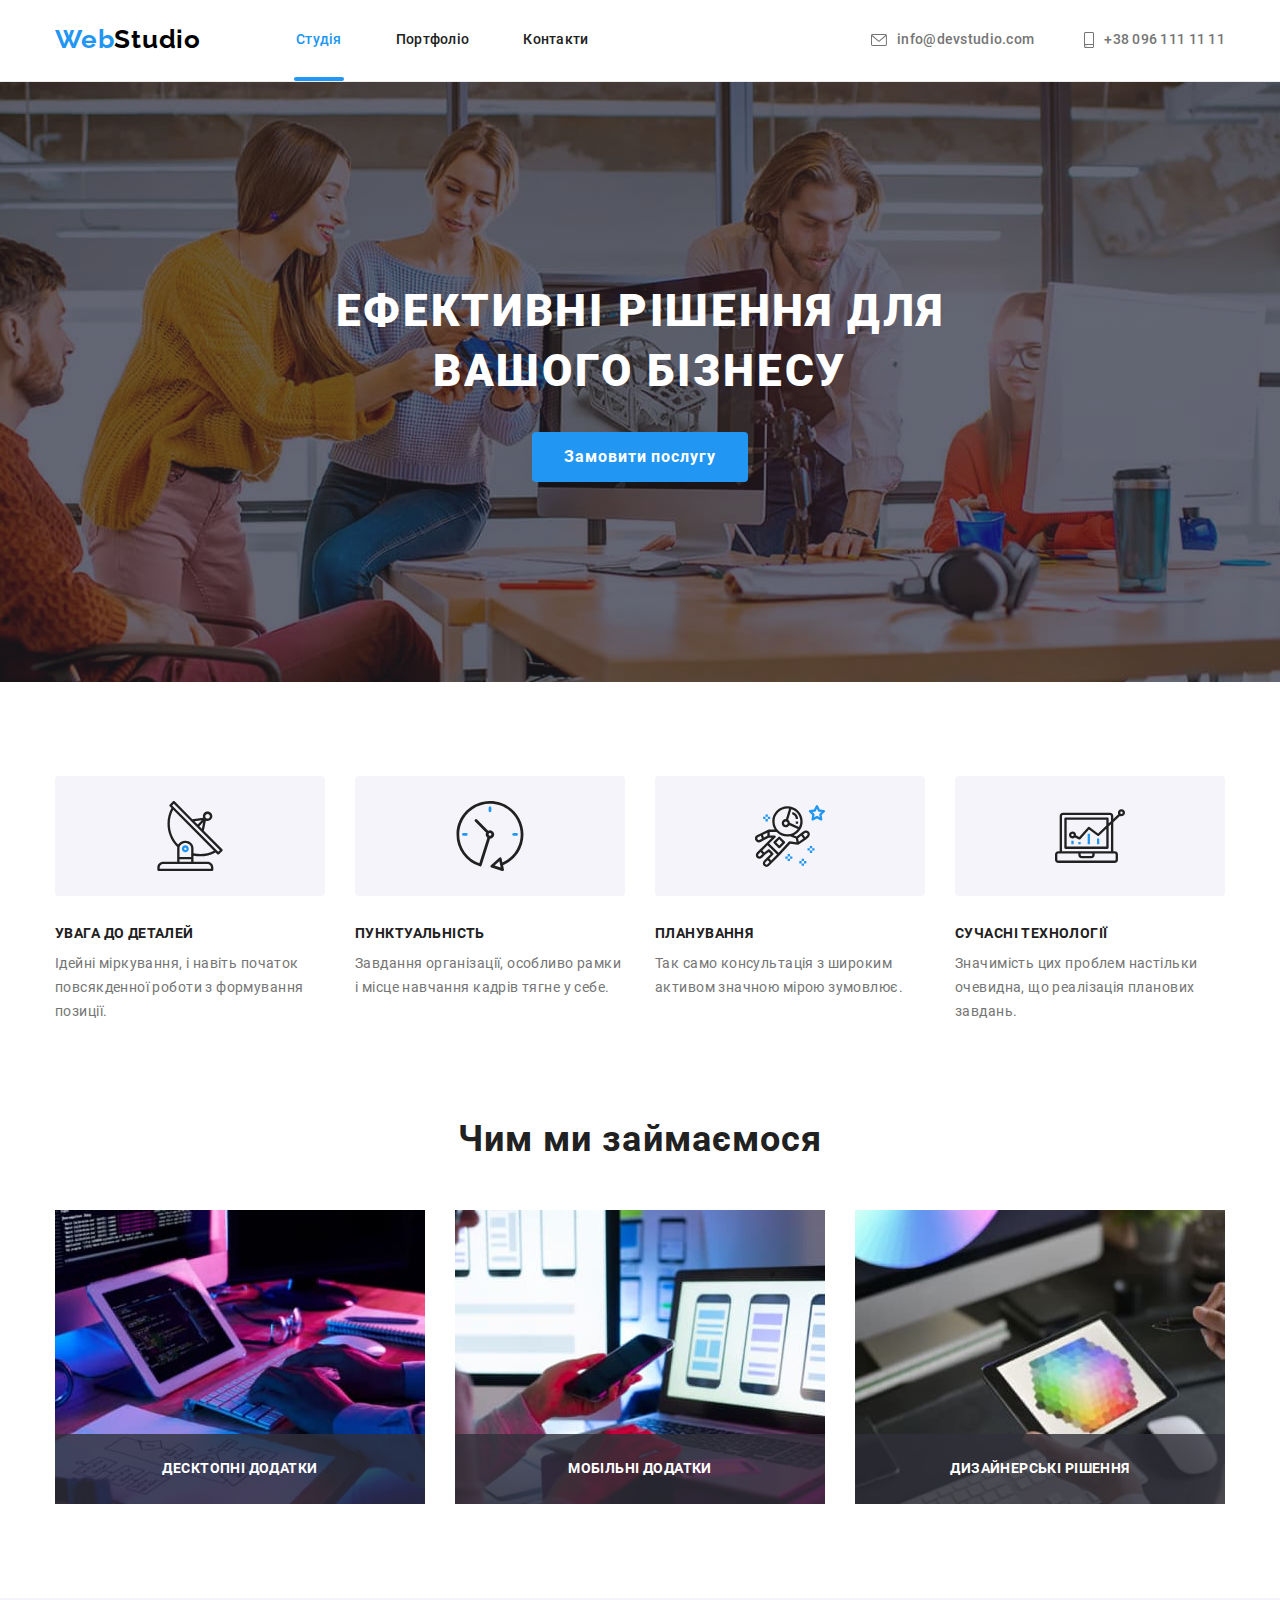
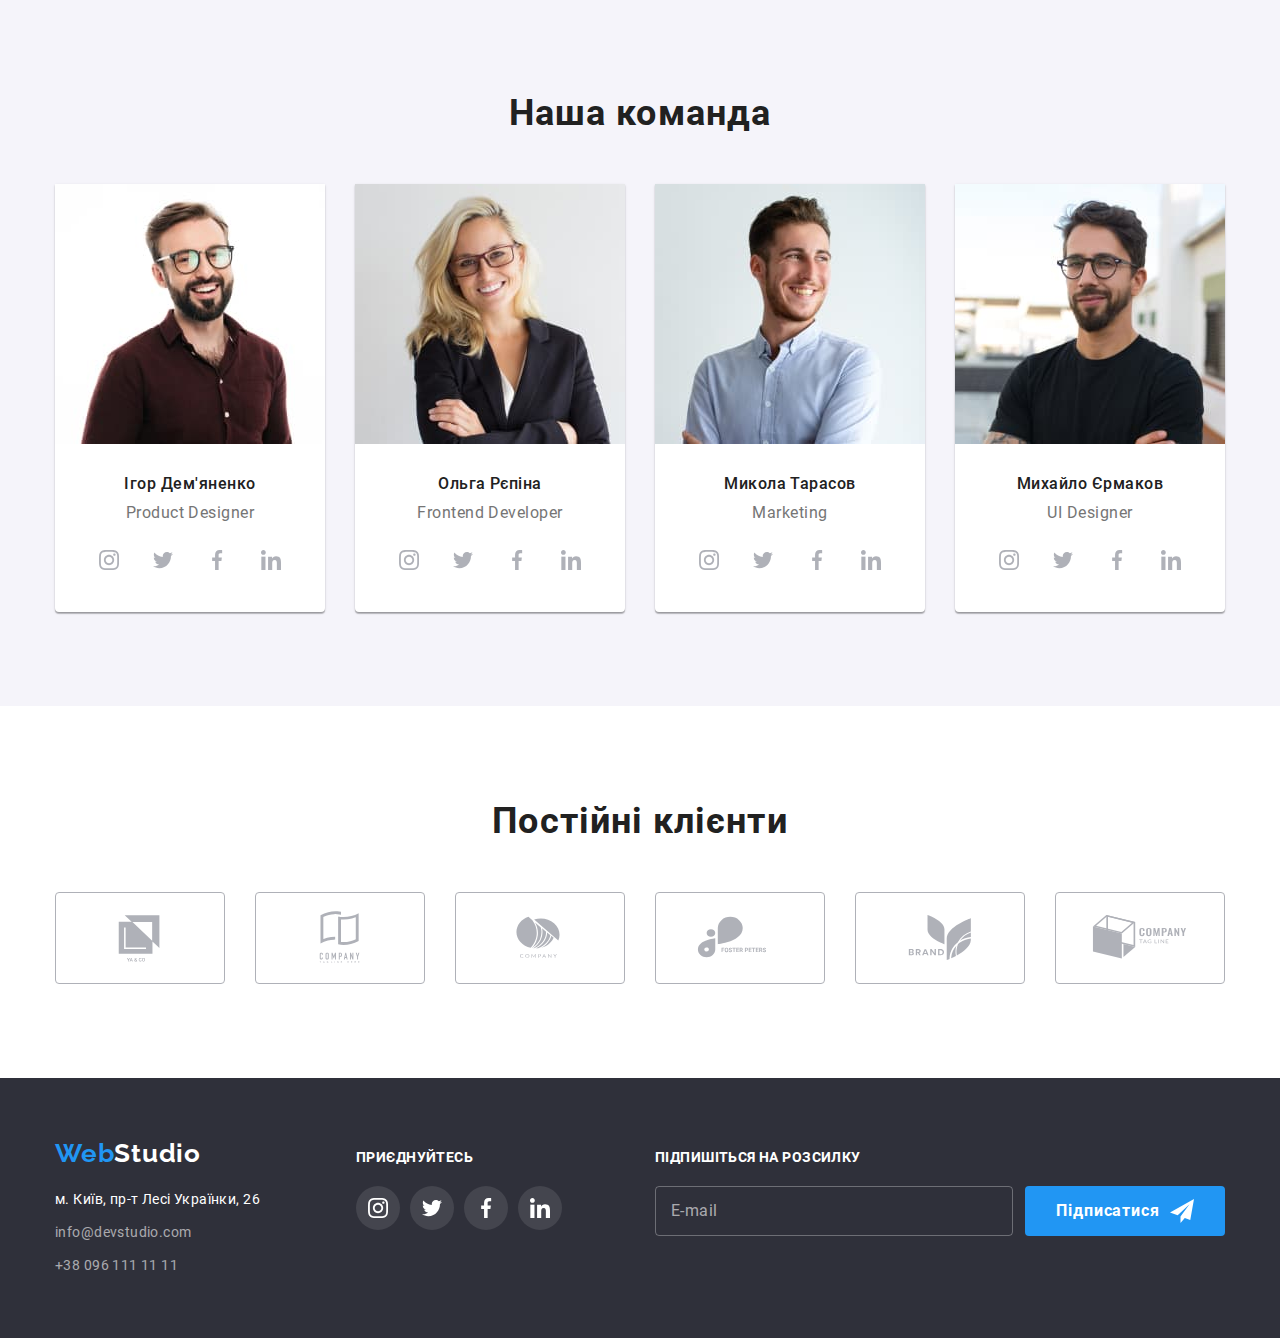
==== commit ab6a185e: "fix small bugs" ====
--- a/index.html
+++ b/index.html
@@ -44,7 +44,7 @@
           </li>
         </ul>
       </div>
-      <nav class="navigation__mobile">
+      <nav class="container navigation__mobile">
         <a href="./index.html" lang="en" class="logo navigation__logo"
           >Web<span class="logo__dark">Studio</span></a
         >
--- a/css/main.min.css
+++ b/css/main.min.css
@@ -1 +1 @@
-/*! modern-normalize v1.1.0 | MIT License | https://github.com/sindresorhus/modern-normalize */*,::before,::after{-webkit-box-sizing:border-box;box-sizing:border-box}html{line-height:1.15;-webkit-text-size-adjust:100%;-moz-tab-size:4;-o-tab-size:4;tab-size:4}body{margin:0;font-family:system-ui,-apple-system,"Segoe UI",Roboto,Helvetica,Arial,sans-serif,"Apple Color Emoji","Segoe UI Emoji"}hr{height:0;color:inherit}abbr[title]{-webkit-text-decoration:underline dotted;text-decoration:underline dotted}b,strong{font-weight:bolder}code,kbd,samp,pre{font-family:ui-monospace,SFMono-Regular,Consolas,"Liberation Mono",Menlo,monospace;font-size:1em}small{font-size:80%}sub,sup{font-size:75%;line-height:0;position:relative;vertical-align:baseline}sub{bottom:-0.25em}sup{top:-0.5em}table{text-indent:0;border-color:inherit}button,input,optgroup,select,textarea{font-family:inherit;font-size:100%;line-height:1.15;margin:0}button,select{text-transform:none}button,[type=button],[type=reset],[type=submit]{-webkit-appearance:button}::-moz-focus-inner{border-style:none;padding:0}:-moz-focusring{outline:1px dotted ButtonText}:-moz-ui-invalid{box-shadow:none}legend{padding:0}progress{vertical-align:baseline}::-webkit-inner-spin-button,::-webkit-outer-spin-button{height:auto}[type=search]{-webkit-appearance:textfield;outline-offset:-2px}::-webkit-search-decoration{-webkit-appearance:none}::-webkit-file-upload-button{-webkit-appearance:button;font:inherit}summary{display:list-item}h1,h2,h3,p,ul{margin:0;padding-left:0}ul{list-style:none}body{font-family:"Roboto",sans-serif;color:var(--primary-color)}.section__title{font-size:28px;line-height:1.17;text-align:center;letter-spacing:.03em}@media screen and (min-width: 1200px){.section__title{font-size:36px}}.section__title--with-margin-bottom{margin-bottom:30px}@media screen and (min-width: 1200px){.section__title--with-margin-bottom{margin-bottom:50px}}img{display:block;max-width:100%;width:100%;height:auto}.none{display:none}:root{--accent-color: #2196f3;--hover-color: #188ce8;--normal-color: #ffffff;--primary-color: #212121;--minor-color: #757575;--secondary-color: #f5f4fa;--color-deco: #afb1b8;--transition-timing: 250ms cubic-bezier(0.4, 0, 0.2, 1)}.examples__link,.address__mail-and-tel,.address__map,.customers__link,.social__link,.mobile__soclink,.mobile__link--mail,.mobile__link--tel,.mobile__link,.contacts__link,.pages__link{text-decoration:none;color:currentColor;font-size:14px;-webkit-transition:color var(--transition-timing),background-color var(--transition-timing),border-color var(--transition-timing),fill var(--transition-timing),-webkit-box-shadow var(--transition-timing);transition:color var(--transition-timing),background-color var(--transition-timing),border-color var(--transition-timing),fill var(--transition-timing),-webkit-box-shadow var(--transition-timing);transition:color var(--transition-timing),background-color var(--transition-timing),border-color var(--transition-timing),box-shadow var(--transition-timing),fill var(--transition-timing);transition:color var(--transition-timing),background-color var(--transition-timing),border-color var(--transition-timing),box-shadow var(--transition-timing),fill var(--transition-timing),-webkit-box-shadow var(--transition-timing)}.examples__link:hover,.address__mail-and-tel:hover,.address__map:hover,.customers__link:hover,.social__link:hover,.mobile__soclink:hover,.mobile__link--mail:hover,.mobile__link--tel:hover,.mobile__link:hover,.contacts__link:hover,.pages__link:hover,.examples__link:focus,.address__mail-and-tel:focus,.address__map:focus,.customers__link:focus,.social__link:focus,.mobile__soclink:focus,.mobile__link--mail:focus,.mobile__link--tel:focus,.mobile__link:focus,.contacts__link:focus,.pages__link:focus{color:var(--accent-color);fill:var(--accent-color)}.section__title--hidden,.check__input{position:absolute;white-space:nowrap;width:1px;height:1px;overflow:hidden;border:0;padding:0;clip:rect(0 0 0 0);-webkit-clip-path:inset(50%);clip-path:inset(50%);margin:-1px}@media screen and (max-width: 1199px){.section--only-on-desctop{position:absolute;white-space:nowrap;width:1px;height:1px;overflow:hidden;border:0;padding:0;clip:rect(0 0 0 0);-webkit-clip-path:inset(50%);clip-path:inset(50%);margin:-1px}}@media screen and (max-width: 767px){.header__container{position:absolute;white-space:nowrap;width:1px;height:1px;overflow:hidden;border:0;padding:0;clip:rect(0 0 0 0);-webkit-clip-path:inset(50%);clip-path:inset(50%);margin:-1px}}@media screen and (min-width: 768px){.navigation__mobile{position:absolute;white-space:nowrap;width:1px;height:1px;overflow:hidden;border:0;padding:0;clip:rect(0 0 0 0);-webkit-clip-path:inset(50%);clip-path:inset(50%);margin:-1px}}@font-face{font-family:"Raleway";font-style:normal;font-weight:400;src:url("../fonts/raleway-v28-latin-regular.eot");src:local(""),url("../fonts/raleway-v28-latin-regular.eot?#iefix") format("embedded-opentype"),url("../fonts/raleway-v28-latin-regular.woff2") format("woff2"),url("../fonts/raleway-v28-latin-regular.woff") format("woff"),url("../fonts/raleway-v28-latin-regular.ttf") format("truetype"),url("../fonts/raleway-v28-latin-regular.svg#Raleway") format("svg")}@font-face{font-family:"Raleway";font-style:normal;font-weight:700;src:url("../fonts/raleway-v28-latin-700.eot");src:local(""),url("../fonts/raleway-v28-latin-700.eot?#iefix") format("embedded-opentype"),url("../fonts/raleway-v28-latin-700.woff2") format("woff2"),url("../fonts/raleway-v28-latin-700.woff") format("woff"),url("../fonts/raleway-v28-latin-700.ttf") format("truetype"),url("../fonts/raleway-v28-latin-700.svg#Raleway") format("svg")}@font-face{font-family:"Roboto";font-style:normal;font-weight:400;src:url("../fonts/roboto-v30-latin_cyrillic-regular.eot");src:local(""),url("../fonts/roboto-v30-latin_cyrillic-regular.eot?#iefix") format("embedded-opentype"),url("../fonts/roboto-v30-latin_cyrillic-regular.woff2") format("woff2"),url("../fonts/roboto-v30-latin_cyrillic-regular.woff") format("woff"),url("../fonts/roboto-v30-latin_cyrillic-regular.ttf") format("truetype"),url("../fonts/roboto-v30-latin_cyrillic-regular.svg#Roboto") format("svg")}@font-face{font-family:"Roboto";font-style:normal;font-weight:500;src:url("../fonts/roboto-v30-latin_cyrillic-500.eot");src:local(""),url("../fonts/roboto-v30-latin_cyrillic-500.eot?#iefix") format("embedded-opentype"),url("../fonts/roboto-v30-latin_cyrillic-500.woff2") format("woff2"),url("../fonts/roboto-v30-latin_cyrillic-500.woff") format("woff"),url("../fonts/roboto-v30-latin_cyrillic-500.ttf") format("truetype"),url("../fonts/roboto-v30-latin_cyrillic-500.svg#Roboto") format("svg")}@font-face{font-family:"Roboto";font-style:normal;font-weight:700;src:url("../fonts/roboto-v30-latin_cyrillic-700.eot");src:local(""),url("../fonts/roboto-v30-latin_cyrillic-700.eot?#iefix") format("embedded-opentype"),url("../fonts/roboto-v30-latin_cyrillic-700.woff2") format("woff2"),url("../fonts/roboto-v30-latin_cyrillic-700.woff") format("woff"),url("../fonts/roboto-v30-latin_cyrillic-700.ttf") format("truetype"),url("../fonts/roboto-v30-latin_cyrillic-700.svg#Roboto") format("svg")}@font-face{font-family:"Roboto";font-style:normal;font-weight:900;src:url("../fonts/roboto-v30-latin_cyrillic-900.eot");src:local(""),url("../fonts/roboto-v30-latin_cyrillic-900.eot?#iefix") format("embedded-opentype"),url("../fonts/roboto-v30-latin_cyrillic-900.woff2") format("woff2"),url("../fonts/roboto-v30-latin_cyrillic-900.woff") format("woff"),url("../fonts/roboto-v30-latin_cyrillic-900.ttf") format("truetype"),url("../fonts/roboto-v30-latin_cyrillic-900.svg#Roboto") format("svg")}.container{width:100%;padding:0px 15px;margin:0 auto}@media screen and (min-width: 480px){.container{width:480px}}@media screen and (min-width: 768px){.container{width:768px}}@media screen and (min-width: 1200px){.container{width:1200px}}.section{padding-top:60px;padding-bottom:60px}@media screen and (min-width: 1200px){.section{padding-top:94px;padding-bottom:94px}}.section--no-padding-top{padding-top:0}.section--another-background{background-color:var(--secondary-color)}.button{font-weight:700;font-size:16px;font-family:inherit;border:none;cursor:pointer;padding:0;border-radius:4px;-webkit-transition:color var(--transition-timing),background-color var(--transition-timing),border-color var(--transition-timing),-webkit-box-shadow var(--transition-timing);transition:color var(--transition-timing),background-color var(--transition-timing),border-color var(--transition-timing),-webkit-box-shadow var(--transition-timing);transition:color var(--transition-timing),background-color var(--transition-timing),border-color var(--transition-timing),box-shadow var(--transition-timing);transition:color var(--transition-timing),background-color var(--transition-timing),border-color var(--transition-timing),box-shadow var(--transition-timing),-webkit-box-shadow var(--transition-timing)}.button:hover,.button:focus{background-color:var(--hover-color);-webkit-box-shadow:0px 4px 4px rgba(0,0,0,.15);box-shadow:0px 4px 4px rgba(0,0,0,.15)}.logo{font-weight:700;font-size:24px;line-height:1.17;letter-spacing:.03em;font-family:"Raleway";color:var(--accent-color);text-decoration:none}@media screen and (min-width: 1200px){.logo{font-size:26px}}.logo__dark{color:#000}.logo__light{color:var(--normal-color)}.navigation__logo{padding:16px 0px}@media screen and (min-width: 768px){.navigation__logo{padding-top:24px;margin-right:87px}}@media screen and (min-width: 1200px){.navigation__logo{margin-right:93px}}.header{border-bottom:1px solid #ececec}@media screen and (min-width: 768px){.header__container{display:-webkit-box;display:-ms-flexbox;display:flex;-webkit-box-pack:justify;-ms-flex-pack:justify;justify-content:space-between}}.navigation{display:-webkit-box;display:-ms-flexbox;display:flex;-webkit-box-pack:justify;-ms-flex-pack:justify;justify-content:space-between;-webkit-box-align:center;-ms-flex-align:center;align-items:center}@media screen and (min-width: 768px){.navigation{-webkit-box-pack:start;-ms-flex-pack:start;justify-content:flex-start;-webkit-box-align:stretch;-ms-flex-align:stretch;align-items:stretch}}.pages{display:-webkit-box;display:-ms-flexbox;display:flex}.pages__item:not(:last-child){margin-right:50px}.pages__link{font-weight:500;font-size:40px;line-height:1.18;letter-spacing:.02em;text-align:center;color:inherit}@media screen and (min-width: 768px){.pages__link{font-weight:500;font-size:14px;line-height:1.14;letter-spacing:.02em;position:relative;display:block;padding:32px 2px 32px 2px}}.pages__link--current{color:var(--accent-color)}@media screen and (min-width: 768px){.pages__link--current::after{content:"";display:block;width:100%;height:4px;border-radius:2px;background-color:currentColor;position:absolute;left:0;bottom:-1px}}.pages__link:not(.pages__link--current)::after{content:"";display:block;width:100%;height:4px;border-radius:2px;background-color:var(--accent-color);position:absolute;left:0;bottom:-1px;-webkit-transform:scaleX(0);transform:scaleX(0);-webkit-transition:-webkit-transform var(--transition-timing);transition:-webkit-transform var(--transition-timing);transition:transform var(--transition-timing);transition:transform var(--transition-timing), -webkit-transform var(--transition-timing)}.pages__link:hover::after{-webkit-transform:scaleX(1);transform:scaleX(1)}.contacts{display:-webkit-box;display:-ms-flexbox;display:flex;-webkit-box-orient:vertical;-webkit-box-direction:normal;-ms-flex-direction:column;flex-direction:column;-webkit-box-pack:center;-ms-flex-pack:center;justify-content:center}@media screen and (min-width: 1200px){.contacts{-webkit-box-orient:horizontal;-webkit-box-direction:normal;-ms-flex-direction:row;flex-direction:row}}@media screen and (min-width: 1200px){.contacts__item:not(:last-child){margin-right:50px}}.contacts__link{font-weight:500;line-height:1.14;letter-spacing:.02em;display:-webkit-box;display:-ms-flexbox;display:flex;-webkit-box-align:center;-ms-flex-align:center;align-items:center;font-style:normal;color:var(--minor-color);padding:5px 0px}@media screen and (min-width: 1200px){.contacts__link{padding:32px 0px}}.contacts__icon{margin-right:10px;fill:currentColor;-webkit-transition:fill var(--transition-timing);transition:fill var(--transition-timing)}.navigation__mobile{position:relative;display:-webkit-box;display:-ms-flexbox;display:flex;-webkit-box-pack:justify;-ms-flex-pack:justify;justify-content:space-between;-webkit-box-align:center;-ms-flex-align:center;align-items:center;padding:0px 15px;z-index:1}.navigation__button{position:absolute;top:10px;right:15px;z-index:1;background-color:rgba(0,0,0,0);border:none;padding:0;display:-webkit-inline-box;display:-ms-inline-flexbox;display:inline-flex}.navigation__button.is-open .close-menu{display:block}.navigation__button.is-open .open-menu{display:none}.navigation__button:hover,.navigation__button:focus{fill:var(--accent-color)}.mobile__menu{display:none;background-color:var(--normal-color);position:fixed;top:0;left:0;width:100vw;height:100vh;padding:32px 0px 32px 20px}@media screen and (min-width: 480px){.mobile__menu{padding:48px 0px 48px 40px}}.mobile__menu.is-open{display:-webkit-box;display:-ms-flexbox;display:flex;-webkit-box-orient:vertical;-webkit-box-direction:normal;-ms-flex-direction:column;flex-direction:column;-webkit-box-pack:justify;-ms-flex-pack:justify;justify-content:space-between}.mobile__pages:not(:last-child){margin-bottom:21px}@media screen and (min-width: 480px){.mobile__pages:not(:last-child){margin-bottom:32px}}.mobile__link{font-weight:500;font-size:40px;line-height:1.2;letter-spacing:.02em;color:inherit}.mobile__link--current{color:var(--accent-color)}.mobile__contacts:not(:last-child){margin-bottom:21px}@media screen and (min-width: 480px){.mobile__contacts:not(:last-child){margin-bottom:32px}}.mobile__link--tel{font-weight:500;font-size:24px;line-height:1.2;letter-spacing:.02em;color:var(--accent-color)}@media screen and (min-width: 480px){.mobile__link--tel{font-size:34px}}.mobile__link--mail{font-weight:500;font-size:16px;line-height:1.17;letter-spacing:.02em;color:var(--minor-color)}@media screen and (min-width: 480px){.mobile__link--mail{font-size:24px}}.mobile__soclist{margin-top:43px;display:-webkit-box;display:-ms-flexbox;display:flex;gap:5px}@media screen and (min-width: 480px){.mobile__soclist{margin-top:64px;gap:10px}}.mobile__socitem:not(:last-child){border-right:1px solid var(--minor-color);padding-right:5px}@media screen and (min-width: 480px){.mobile__socitem:not(:last-child){padding-right:10px}}.mobile__soclink{font-weight:500;font-size:14px;line-height:1.2;letter-spacing:.02em;color:var(--accent-color)}@media screen and (min-width: 480px){.mobile__soclink{font-size:18px}}.hero{max-width:1600px;margin:auto;background:-webkit-gradient(linear, left top, left bottom, from(rgba(47, 48, 58, 0.4)), to(rgba(47, 48, 58, 0.4))),url(../images/hero-bg-image-mob.jpg),#2f303a;background:linear-gradient(rgba(47, 48, 58, 0.4), rgba(47, 48, 58, 0.4)),url(../images/hero-bg-image-mob.jpg),#2f303a;background-repeat:no-repeat;background-position:center;background-size:cover;text-align:center;padding:118px 0px}@media(min-device-pixel-ratio: 2),(-webkit-min-device-pixel-ratio: 2),(min-resolution: 192dpi),(min-resolution: 2dppx){.hero{background-image:-webkit-gradient(linear, left top, left bottom, from(rgba(47, 48, 58, 0.4)), to(rgba(47, 48, 58, 0.4))),url(../images/hero-bg-image-mob-2x.jpg);background-image:linear-gradient(rgba(47, 48, 58, 0.4), rgba(47, 48, 58, 0.4)),url(../images/hero-bg-image-mob-2x.jpg)}}@media screen and (min-width: 768px){.hero{background-image:-webkit-gradient(linear, left top, left bottom, from(rgba(47, 48, 58, 0.4)), to(rgba(47, 48, 58, 0.4))),url(../images/hero-bg-image-tablet.jpg);background-image:linear-gradient(rgba(47, 48, 58, 0.4), rgba(47, 48, 58, 0.4)),url(../images/hero-bg-image-tablet.jpg)}}@media screen and (min-width: 768px)and (min-device-pixel-ratio: 2),screen and (min-width: 768px)and (-webkit-min-device-pixel-ratio: 2),screen and (min-width: 768px)and (min-resolution: 192dpi),screen and (min-width: 768px)and (min-resolution: 2dppx){.hero{background-image:-webkit-gradient(linear, left top, left bottom, from(rgba(47, 48, 58, 0.4)), to(rgba(47, 48, 58, 0.4))),url(../images/hero-bg-image-tablet-2x.jpg);background-image:linear-gradient(rgba(47, 48, 58, 0.4), rgba(47, 48, 58, 0.4)),url(../images/hero-bg-image-tablet-2x.jpg)}}@media screen and (min-width: 1200px){.hero{background-image:-webkit-gradient(linear, left top, left bottom, from(rgba(47, 48, 58, 0.4)), to(rgba(47, 48, 58, 0.4))),url(../images/hero-bg-image.jpg);background-image:linear-gradient(rgba(47, 48, 58, 0.4), rgba(47, 48, 58, 0.4)),url(../images/hero-bg-image.jpg);padding:200px 0px}}@media screen and (min-width: 1200px)and (min-device-pixel-ratio: 2),screen and (min-width: 1200px)and (-webkit-min-device-pixel-ratio: 2),screen and (min-width: 1200px)and (min-resolution: 192dpi),screen and (min-width: 1200px)and (min-resolution: 2dppx){.hero{background-image:-webkit-gradient(linear, left top, left bottom, from(rgba(47, 48, 58, 0.4)), to(rgba(47, 48, 58, 0.4))),url(../images/hero-bg-image-2x.jpg);background-image:linear-gradient(rgba(47, 48, 58, 0.4), rgba(47, 48, 58, 0.4)),url(../images/hero-bg-image-2x.jpg)}}.hero__title{max-width:290px;font-weight:900;font-size:26px;line-height:1.62;letter-spacing:.06em;margin:0 auto;margin-bottom:30px;text-transform:uppercase;color:var(--normal-color)}@media screen and (min-width: 480px){.hero__title{max-width:360px}}@media screen and (min-width: 1200px){.hero__title{max-width:696px;font-weight:900;font-size:44px;line-height:1.36;letter-spacing:.06em}}.hero__button{line-height:1.88;letter-spacing:.06em;color:var(--normal-color);background-color:var(--accent-color);padding:10px 32px 10px 32px;min-width:200px}@media screen and (min-width: 1200px){.hero__button{min-width:216px}}.benefits{display:-webkit-box;display:-ms-flexbox;display:flex;-webkit-box-orient:vertical;-webkit-box-direction:normal;-ms-flex-direction:column;flex-direction:column;gap:30px}@media screen and (min-width: 768px){.benefits{-webkit-box-orient:horizontal;-webkit-box-direction:normal;-ms-flex-direction:row;flex-direction:row;-ms-flex-wrap:wrap;flex-wrap:wrap}}@media screen and (min-width: 1200px){.benefits{-webkit-column-gap:30px;-moz-column-gap:30px;column-gap:30px}}.benefits__item{width:100%}@media screen and (min-width: 768px){.benefits__item{-ms-flex-preferred-size:calc((100% - 30px)/2);flex-basis:calc((100% - 30px)/2)}}@media screen and (min-width: 1200px){.benefits__item{-ms-flex-preferred-size:calc((100% - 90px)/4);flex-basis:calc((100% - 90px)/4)}}.benefits__icon-wrapper{display:-webkit-box;display:-ms-flexbox;display:flex;-webkit-box-pack:center;-ms-flex-pack:center;justify-content:center;-webkit-box-align:center;-ms-flex-align:center;align-items:center;background-color:var(--secondary-color);margin-bottom:30px;width:100%;height:120px;border-radius:4px}.benefits__title{font-size:14px;line-height:1.14;letter-spacing:.03em;margin-bottom:10px;text-transform:uppercase;text-align:center}@media screen and (min-width: 768px){.benefits__title{text-align:left}}.benefits__title__text{font-size:14px;line-height:1.71;letter-spacing:.03em;color:var(--minor-color)}.what-we-do{display:-webkit-box;display:-ms-flexbox;display:flex;-webkit-column-gap:30px;-moz-column-gap:30px;column-gap:30px}.what-we-do__item{-ms-flex-preferred-size:calc((100% - 60px)/3);flex-basis:calc((100% - 60px)/3);position:relative}.what-we-do__wrapper{display:-webkit-box;display:-ms-flexbox;display:flex;-webkit-box-pack:center;-ms-flex-pack:center;justify-content:center;-webkit-box-align:center;-ms-flex-align:center;align-items:center;width:100%;height:70px;background-color:rgba(47,48,58,.8);position:absolute;bottom:0;left:0}.what-we-do__title{font-weight:700;font-size:14px;line-height:1.14;letter-spacing:.03em;text-transform:uppercase;color:var(--normal-color)}.team{text-align:center;display:-webkit-box;display:-ms-flexbox;display:flex;-webkit-box-orient:vertical;-webkit-box-direction:normal;-ms-flex-direction:column;flex-direction:column;gap:30px}@media screen and (min-width: 768px){.team{-webkit-box-orient:horizontal;-webkit-box-direction:normal;-ms-flex-direction:row;flex-direction:row;-ms-flex-wrap:wrap;flex-wrap:wrap}}@media screen and (min-width: 1200px){.team{-webkit-box-orient:horizontal;-webkit-box-direction:normal;-ms-flex-direction:row;flex-direction:row}}.team__item{width:100%;background-color:var(--normal-color);-webkit-box-shadow:0px 1px 3px rgba(0,0,0,.12),0px 1px 1px rgba(0,0,0,.14),0px 2px 1px rgba(0,0,0,.2);box-shadow:0px 1px 3px rgba(0,0,0,.12),0px 1px 1px rgba(0,0,0,.14),0px 2px 1px rgba(0,0,0,.2);border-radius:0px 0px 4px 4px}@media screen and (min-width: 768px){.team__item{-ms-flex-preferred-size:calc((100% - 30px)/2);flex-basis:calc((100% - 30px)/2)}}@media screen and (min-width: 1200px){.team__item{-ms-flex-preferred-size:calc((100% - 90px)/4);flex-basis:calc((100% - 90px)/4)}}.team__wrapper{padding:30px 0px 24px 0px}@media screen and (min-width: 1200px){.team__wrapper{padding:30px 0px}}.team__title{font-weight:500;font-size:16px;line-height:1.19;letter-spacing:.03em;margin-bottom:10px}.team__text{font-size:16px;line-height:1.19;letter-spacing:.03em;margin-bottom:16px;color:var(--minor-color)}.social{display:-webkit-box;display:-ms-flexbox;display:flex;-webkit-box-pack:center;-ms-flex-pack:center;justify-content:center;gap:10px}.social__link{display:-webkit-box;display:-ms-flexbox;display:flex;-webkit-box-pack:center;-ms-flex-pack:center;justify-content:center;-webkit-box-align:center;-ms-flex-align:center;align-items:center;width:44px;height:44px;border-radius:50px;fill:var(--color-deco)}.social__link:hover,.social__link:focus{fill:var(--normal-color);background-color:currentColor}.customers{display:-webkit-box;display:-ms-flexbox;display:flex;-webkit-box-orient:horizontal;-webkit-box-direction:normal;-ms-flex-direction:row;flex-direction:row;-ms-flex-wrap:wrap;flex-wrap:wrap;gap:30px}@media screen and (min-width: 1200px){.customers{-webkit-box-pack:center;-ms-flex-pack:center;justify-content:center}}.customers__item{-ms-flex-preferred-size:calc((100% - 30px)/2);flex-basis:calc((100% - 30px)/2);height:92px}@media screen and (min-width: 768px){.customers__item{-ms-flex-preferred-size:calc((100% - 60px)/3);flex-basis:calc((100% - 60px)/3)}}@media screen and (min-width: 1200px){.customers__item{-ms-flex-preferred-size:calc((100% - 150px)/6);flex-basis:calc((100% - 150px)/6)}}.customers__link{display:-webkit-box;display:-ms-flexbox;display:flex;-webkit-box-pack:center;-ms-flex-pack:center;justify-content:center;-webkit-box-align:center;-ms-flex-align:center;align-items:center;fill:var(--color-deco);width:100%;height:100%;border:1px solid var(--color-deco);border-radius:4px}.customers__link:hover,.customers__link:focus{border-color:var(--accent-color)}.footer{background-color:#2f303a;padding-top:60px;padding-bottom:60px}.footer__container{display:-webkit-box;display:-ms-flexbox;display:flex;-webkit-box-orient:vertical;-webkit-box-direction:normal;-ms-flex-direction:column;flex-direction:column;text-align:center;gap:60px}@media screen and (min-width: 768px){.footer__container{-webkit-box-orient:horizontal;-webkit-box-direction:normal;-ms-flex-direction:row;flex-direction:row;-ms-flex-wrap:wrap;flex-wrap:wrap;-webkit-box-pack:center;-ms-flex-pack:center;justify-content:center;-webkit-box-align:baseline;-ms-flex-align:baseline;align-items:baseline;-webkit-column-gap:165px;-moz-column-gap:165px;column-gap:165px}}@media screen and (min-width: 1200px){.footer__container{-ms-flex-wrap:nowrap;flex-wrap:nowrap;text-align:left;gap:0}}@media screen and (min-width: 1200px){.left-footer{margin-right:70px;-webkit-box-flex:1;-ms-flex-positive:1;flex-grow:1}}.address{margin-top:20px}.address__item:nth-child(n+2){margin-top:8px}@media screen and (min-width: 1200px){.address__item:nth-child(n+2){margin-top:9px}}.address__map{line-height:1.71;letter-spacing:.03em;font-style:normal;color:var(--normal-color)}.address__mail-and-tel{line-height:1.71;letter-spacing:.03em;font-style:normal;color:rgba(255,255,255,.6)}@media screen and (min-width: 1200px){.call{margin-right:93px}}.call__title{font-weight:700;font-size:14px;line-height:1.14;letter-spacing:.03em;text-transform:uppercase;color:var(--normal-color);margin-bottom:20px}.social__item .social__link{display:-webkit-box;display:-ms-flexbox;display:flex;-webkit-box-pack:center;-ms-flex-pack:center;justify-content:center;-webkit-box-align:center;-ms-flex-align:center;align-items:center;width:44px;height:44px;border-radius:50px;fill:var(--normal-color);background-color:rgba(255,255,255,.1)}.social__item .social__link:hover,.social__item .social__link:focus{background-color:currentColor}@media screen and (min-width: 1200px){.subscription{display:-webkit-box;display:-ms-flexbox;display:flex;gap:12px}}.subscription__input{min-width:290px;font-weight:400;font-size:16px;line-height:1.25;letter-spacing:.03em;height:50px;padding:15px 0px 15px 15px;background-color:rgba(0,0,0,0);border:1px solid rgba(255,255,255,.3);border-radius:4px;outline:none;color:var(--normal-color);-webkit-transition:border-color var(--transition-timing);transition:border-color var(--transition-timing)}@media screen and (min-width: 480px){.subscription__input{min-width:450px}}@media screen and (min-width: 1200px){.subscription__input{min-width:358px}}.subscription__input:focus{border-color:var(--normal-color);-webkit-box-shadow:0px 4px 4px rgba(0,0,0,.15);box-shadow:0px 4px 4px rgba(0,0,0,.15)}.subscription__input:hover{border-color:var(--accent-color)}.subscription__input::-webkit-input-placeholder{font-weight:400;font-size:16px;line-height:1.25;letter-spacing:.03em;color:rgba(255,255,255,.6)}.subscription__input::-moz-placeholder{font-weight:400;font-size:16px;line-height:1.25;letter-spacing:.03em;color:rgba(255,255,255,.6)}.subscription__input:-ms-input-placeholder{font-weight:400;font-size:16px;line-height:1.25;letter-spacing:.03em;color:rgba(255,255,255,.6)}.subscription__input::-ms-input-placeholder{font-weight:400;font-size:16px;line-height:1.25;letter-spacing:.03em;color:rgba(255,255,255,.6)}.subscription__input::placeholder{font-weight:400;font-size:16px;line-height:1.25;letter-spacing:.03em;color:rgba(255,255,255,.6)}.subscription__button{line-height:1.88;letter-spacing:.06em;display:-webkit-box;display:-ms-flexbox;display:flex;-webkit-box-pack:center;-ms-flex-pack:center;justify-content:center;-webkit-box-align:center;-ms-flex-align:center;align-items:center;gap:10px;color:var(--normal-color);background-color:var(--accent-color);min-width:200px;margin:20px auto 0px;padding:10px 0px}@media screen and (min-width: 1200px){.subscription__button{margin:0}}.filters{display:-webkit-box;display:-ms-flexbox;display:flex;-ms-flex-wrap:wrap;flex-wrap:wrap;row-gap:15px;-webkit-column-gap:8px;-moz-column-gap:8px;column-gap:8px}@media screen and (max-width: 767px){.filters{max-width:326px}}@media screen and (min-width: 768px){.filters{-webkit-box-pack:center;-ms-flex-pack:center;justify-content:center}}.filters__button{font-weight:500;line-height:1.63;letter-spacing:.03em;color:inherit;background-color:var(--secondary-color);border-radius:4px;padding:6px 22px 6px 22px}@media screen and (max-width: 767px){.filters__button--current{color:var(--normal-color);background-color:var(--accent-color);-webkit-box-shadow:0px 3px 1px rgba(0,0,0,.1),0px 1px 2px rgba(0,0,0,.08),0px 2px 2px rgba(0,0,0,.12);box-shadow:0px 3px 1px rgba(0,0,0,.1),0px 1px 2px rgba(0,0,0,.08),0px 2px 2px rgba(0,0,0,.12)}}.filters__button:hover,.filters__button:focus{color:var(--normal-color);background-color:var(--accent-color);-webkit-box-shadow:0px 3px 1px rgba(0,0,0,.1),0px 1px 2px rgba(0,0,0,.08),0px 2px 2px rgba(0,0,0,.12);box-shadow:0px 3px 1px rgba(0,0,0,.1),0px 1px 2px rgba(0,0,0,.08),0px 2px 2px rgba(0,0,0,.12)}.examples{display:-webkit-box;display:-ms-flexbox;display:flex;-webkit-box-orient:vertical;-webkit-box-direction:normal;-ms-flex-direction:column;flex-direction:column;gap:30px;margin-top:40px}@media screen and (min-width: 768px){.examples{-webkit-box-orient:horizontal;-webkit-box-direction:normal;-ms-flex-direction:row;flex-direction:row;-ms-flex-wrap:wrap;flex-wrap:wrap;margin-top:30px}}@media screen and (min-width: 1200px){.examples{margin-top:50px}}.examples__item{width:100%;background-color:var(--normal-color)}@media screen and (min-width: 768px){.examples__item{-ms-flex-preferred-size:calc((100% - 30px)/2);flex-basis:calc((100% - 30px)/2)}}@media screen and (min-width: 1200px){.examples__item{-ms-flex-preferred-size:calc((100% - 60px)/3);flex-basis:calc((100% - 60px)/3)}}.examples__link{display:-webkit-box;display:-ms-flexbox;display:flex;-webkit-box-orient:vertical;-webkit-box-direction:normal;-ms-flex-direction:column;flex-direction:column;height:100%}.examples__link:hover,.examples__link:focus{color:inherit;-webkit-box-shadow:0px 1px 1px rgba(0,0,0,.12),0px 4px 4px rgba(0,0,0,.06),1px 4px 6px rgba(0,0,0,.16);box-shadow:0px 1px 1px rgba(0,0,0,.12),0px 4px 4px rgba(0,0,0,.06),1px 4px 6px rgba(0,0,0,.16)}.examples__title{font-size:18px;line-height:2;letter-spacing:.06em;margin-bottom:4px}.examples__text{font-size:16px;line-height:1.88;letter-spacing:.03em;color:var(--minor-color)}.examples__box{padding:20px 24px;border:1px solid #eee;border-top:none;-webkit-box-flex:1;-ms-flex-positive:1;flex-grow:1}.examples__wrap{position:relative;overflow:hidden}.examples__overlay{font-size:18px;line-height:1.6;letter-spacing:.03em;height:100%;padding:77px 24px;color:var(--normal-color);background-color:rgba(33,150,243,.9);position:absolute;top:0;left:0;-webkit-transform:translateY(100%);transform:translateY(100%);-webkit-transition:-webkit-transform var(--transition-timing);transition:-webkit-transform var(--transition-timing);transition:transform var(--transition-timing);transition:transform var(--transition-timing), -webkit-transform var(--transition-timing)}@media screen and (min-width: 768px){.examples__overlay{padding:49px 24px 77px 24px}}@media screen and (min-width: 1200px){.examples__overlay{padding:63px 24px}}.examples__link:hover .examples__overlay,.examples__link:focus .examples__overlay{-webkit-transform:translateY(0%);transform:translateY(0%)}.backdrop{position:fixed;top:0;left:0;width:100%;height:100%;background-color:rgba(0,0,0,.2);-webkit-transition:opacity var(--transition-timing),visibility var(--transition-timing);transition:opacity var(--transition-timing),visibility var(--transition-timing)}.backdrop--is-hidden{opacity:0;visibility:hidden;pointer-events:none}.modal{width:290px;min-height:449px;padding:15px;background-color:var(--normal-color);-webkit-box-shadow:0px 1px 3px rgba(0,0,0,.12),0px 1px 1px rgba(0,0,0,.14),0px 2px 1px rgba(0,0,0,.2);box-shadow:0px 1px 3px rgba(0,0,0,.12),0px 1px 1px rgba(0,0,0,.14),0px 2px 1px rgba(0,0,0,.2);border-radius:4px;position:absolute;top:50%;left:50%;-webkit-transform:translate(-50%, -50%);transform:translate(-50%, -50%)}@media screen and (min-width: 480px){.modal{width:450px;min-height:609px;padding:40px}}@media screen and (min-width: 1200px){.modal{width:528px;min-height:581px}}.modal__button{display:-webkit-box;display:-ms-flexbox;display:flex;-webkit-box-pack:center;-ms-flex-pack:center;justify-content:center;-webkit-box-align:center;-ms-flex-align:center;align-items:center;width:30px;height:30px;background-color:var(--normal-color);border-radius:50%;border:1px solid rgba(0,0,0,.1);position:absolute;right:8px;top:8px;-webkit-transition:var(--transition-timing);transition:var(--transition-timing)}.modal__button:focus,.modal__button:hover{fill:var(--accent-color)}.no-scroll{overflow:hidden}.form{width:260px}@media screen and (min-width: 480px){.form{width:370px}}@media screen and (min-width: 1200px){.form{width:448px}}.form__title{font-weight:700;font-size:20px;line-height:1.5;letter-spacing:.03em;margin-bottom:12px;text-align:center}@media screen and (min-width: 1200px){.form__title{line-height:1.15}}.form__field:not(:nth-child(5)){margin-bottom:10px}.form__field:nth-child(5){margin-bottom:20px}.form__label{font-size:12px;line-height:1.17;letter-spacing:.01em;display:block;margin-bottom:4px;color:var(--minor-color)}.form__input{font-size:12px;line-height:1.17;letter-spacing:.01em;cursor:pointer;outline:none;width:100%;height:40px;padding:10px 0px 10px 42px;border-radius:4px;border:1px solid rgba(33,33,33,.2);-webkit-transition:border-color var(--transition-timing);transition:border-color var(--transition-timing)}.form__input:focus{border-color:var(--accent-color)}.form__input__icon{position:absolute;top:50%;left:12px;-webkit-transform:translateY(-50%);transform:translateY(-50%);-webkit-transition:fill var(--transition-timing);transition:fill var(--transition-timing)}.form__input:focus+.form__input__icon{fill:var(--accent-color)}.form__text{display:block;width:100%;height:120px;padding:12px 16px;resize:none;cursor:pointer;border-radius:4px;border:1px solid rgba(33,33,33,.2);outline:none;-webkit-transition:border-color var(--transition-timing);transition:border-color var(--transition-timing)}.form__text:focus{border-color:var(--accent-color)}.form__text::-webkit-input-placeholder{font-weight:400;font-size:12px;line-height:1.17;letter-spacing:.01em;color:rgba(117,117,117,.5)}.form__text::-moz-placeholder{font-weight:400;font-size:12px;line-height:1.17;letter-spacing:.01em;color:rgba(117,117,117,.5)}.form__text:-ms-input-placeholder{font-weight:400;font-size:12px;line-height:1.17;letter-spacing:.01em;color:rgba(117,117,117,.5)}.form__text::-ms-input-placeholder{font-weight:400;font-size:12px;line-height:1.17;letter-spacing:.01em;color:rgba(117,117,117,.5)}.form__text::placeholder{font-weight:400;font-size:12px;line-height:1.17;letter-spacing:.01em;color:rgba(117,117,117,.5)}.form__button{line-height:1.88;letter-spacing:.06em;color:var(--normal-color);background-color:var(--accent-color);padding:10px 52px;min-width:200px;display:block;margin:0 auto}.input-wrapper{position:relative}.check{font-size:12px;line-height:1.17;letter-spacing:.03em;display:-webkit-box;display:-ms-flexbox;display:flex;-webkit-box-pack:center;-ms-flex-pack:center;justify-content:center;-webkit-box-align:center;-ms-flex-align:center;align-items:center;-ms-flex-wrap:wrap;flex-wrap:wrap;position:relative;margin-bottom:30px;color:var(--minor-color)}@media screen and (min-width: 480px){.check{-ms-flex-wrap:nowrap;flex-wrap:nowrap}}@media screen and (min-width: 1200px){.check{font-size:14px;line-height:1.71;letter-spacing:.03em}}.check__span{position:relative;width:16px;height:15px;border:2px solid var(--primary-color);border-radius:2px;cursor:pointer;margin-right:7px;-webkit-transition:background-color var(--transition-timing),-webkit-box-shadow var(--transition-timing);transition:background-color var(--transition-timing),-webkit-box-shadow var(--transition-timing);transition:background-color var(--transition-timing),box-shadow var(--transition-timing);transition:background-color var(--transition-timing),box-shadow var(--transition-timing),-webkit-box-shadow var(--transition-timing)}.check__input:checked+.check__span{border:none;background-color:var(--accent-color);-webkit-box-shadow:0px 4px 4px rgba(0,0,0,.25);box-shadow:0px 4px 4px rgba(0,0,0,.25)}.check__icon{fill:rgba(0,0,0,0);position:absolute;top:50%;left:50%;-webkit-transform:translate(-50%, -50%);transform:translate(-50%, -50%);-webkit-transition:fill var(--transition-timing);transition:fill var(--transition-timing)}.check__input:checked+.check__span .check__icon{fill:var(--normal-color)}.check__link{color:var(--accent-color);text-decoration:underline;-webkit-transition:color var(--transition-timing);transition:color var(--transition-timing)}.check__link:hover,.check__link:focus{color:var(--hover-color)}/*# sourceMappingURL=main.min.css.map */+/*! modern-normalize v1.1.0 | MIT License | https://github.com/sindresorhus/modern-normalize */*,::before,::after{-webkit-box-sizing:border-box;box-sizing:border-box}html{line-height:1.15;-webkit-text-size-adjust:100%;-moz-tab-size:4;-o-tab-size:4;tab-size:4}body{margin:0;font-family:system-ui,-apple-system,"Segoe UI",Roboto,Helvetica,Arial,sans-serif,"Apple Color Emoji","Segoe UI Emoji"}hr{height:0;color:inherit}abbr[title]{-webkit-text-decoration:underline dotted;text-decoration:underline dotted}b,strong{font-weight:bolder}code,kbd,samp,pre{font-family:ui-monospace,SFMono-Regular,Consolas,"Liberation Mono",Menlo,monospace;font-size:1em}small{font-size:80%}sub,sup{font-size:75%;line-height:0;position:relative;vertical-align:baseline}sub{bottom:-0.25em}sup{top:-0.5em}table{text-indent:0;border-color:inherit}button,input,optgroup,select,textarea{font-family:inherit;font-size:100%;line-height:1.15;margin:0}button,select{text-transform:none}button,[type=button],[type=reset],[type=submit]{-webkit-appearance:button}::-moz-focus-inner{border-style:none;padding:0}:-moz-focusring{outline:1px dotted ButtonText}:-moz-ui-invalid{box-shadow:none}legend{padding:0}progress{vertical-align:baseline}::-webkit-inner-spin-button,::-webkit-outer-spin-button{height:auto}[type=search]{-webkit-appearance:textfield;outline-offset:-2px}::-webkit-search-decoration{-webkit-appearance:none}::-webkit-file-upload-button{-webkit-appearance:button;font:inherit}summary{display:list-item}h1,h2,h3,p,ul{margin:0;padding-left:0}ul{list-style:none}body{font-family:"Roboto",sans-serif;color:var(--primary-color)}.section__title{font-size:28px;line-height:1.17;text-align:center;letter-spacing:.03em}@media screen and (min-width: 1200px){.section__title{font-size:36px}}.section__title--with-margin-bottom{margin-bottom:30px}@media screen and (min-width: 1200px){.section__title--with-margin-bottom{margin-bottom:50px}}img{display:block;max-width:100%;width:100%;height:auto}.none{display:none}:root{--accent-color: #2196f3;--hover-color: #188ce8;--normal-color: #ffffff;--primary-color: #212121;--minor-color: #757575;--secondary-color: #f5f4fa;--color-deco: #afb1b8;--transition-timing: 250ms cubic-bezier(0.4, 0, 0.2, 1)}.examples__link,.address__mail-and-tel,.address__map,.customers__link,.social__link,.mobile__soclink,.mobile__link--mail,.mobile__link--tel,.mobile__link,.contacts__link,.pages__link{text-decoration:none;color:currentColor;font-size:14px;-webkit-transition:color var(--transition-timing),background-color var(--transition-timing),border-color var(--transition-timing),fill var(--transition-timing),-webkit-box-shadow var(--transition-timing);transition:color var(--transition-timing),background-color var(--transition-timing),border-color var(--transition-timing),fill var(--transition-timing),-webkit-box-shadow var(--transition-timing);transition:color var(--transition-timing),background-color var(--transition-timing),border-color var(--transition-timing),box-shadow var(--transition-timing),fill var(--transition-timing);transition:color var(--transition-timing),background-color var(--transition-timing),border-color var(--transition-timing),box-shadow var(--transition-timing),fill var(--transition-timing),-webkit-box-shadow var(--transition-timing)}.examples__link:hover,.address__mail-and-tel:hover,.address__map:hover,.customers__link:hover,.social__link:hover,.mobile__soclink:hover,.mobile__link--mail:hover,.mobile__link--tel:hover,.mobile__link:hover,.contacts__link:hover,.pages__link:hover,.examples__link:focus,.address__mail-and-tel:focus,.address__map:focus,.customers__link:focus,.social__link:focus,.mobile__soclink:focus,.mobile__link--mail:focus,.mobile__link--tel:focus,.mobile__link:focus,.contacts__link:focus,.pages__link:focus{color:var(--accent-color);fill:var(--accent-color)}.section__title--hidden,.check__input{position:absolute;white-space:nowrap;width:1px;height:1px;overflow:hidden;border:0;padding:0;clip:rect(0 0 0 0);-webkit-clip-path:inset(50%);clip-path:inset(50%);margin:-1px}@media screen and (max-width: 1199px){.section--only-on-desctop{position:absolute;white-space:nowrap;width:1px;height:1px;overflow:hidden;border:0;padding:0;clip:rect(0 0 0 0);-webkit-clip-path:inset(50%);clip-path:inset(50%);margin:-1px}}@media screen and (max-width: 767px){.header__container{position:absolute;white-space:nowrap;width:1px;height:1px;overflow:hidden;border:0;padding:0;clip:rect(0 0 0 0);-webkit-clip-path:inset(50%);clip-path:inset(50%);margin:-1px}}@media screen and (min-width: 768px){.navigation__mobile{position:absolute;white-space:nowrap;width:1px;height:1px;overflow:hidden;border:0;padding:0;clip:rect(0 0 0 0);-webkit-clip-path:inset(50%);clip-path:inset(50%);margin:-1px}}@font-face{font-family:"Raleway";font-style:normal;font-weight:400;src:url("../fonts/raleway-v28-latin-regular.eot");src:local(""),url("../fonts/raleway-v28-latin-regular.eot?#iefix") format("embedded-opentype"),url("../fonts/raleway-v28-latin-regular.woff2") format("woff2"),url("../fonts/raleway-v28-latin-regular.woff") format("woff"),url("../fonts/raleway-v28-latin-regular.ttf") format("truetype"),url("../fonts/raleway-v28-latin-regular.svg#Raleway") format("svg")}@font-face{font-family:"Raleway";font-style:normal;font-weight:700;src:url("../fonts/raleway-v28-latin-700.eot");src:local(""),url("../fonts/raleway-v28-latin-700.eot?#iefix") format("embedded-opentype"),url("../fonts/raleway-v28-latin-700.woff2") format("woff2"),url("../fonts/raleway-v28-latin-700.woff") format("woff"),url("../fonts/raleway-v28-latin-700.ttf") format("truetype"),url("../fonts/raleway-v28-latin-700.svg#Raleway") format("svg")}@font-face{font-family:"Roboto";font-style:normal;font-weight:400;src:url("../fonts/roboto-v30-latin_cyrillic-regular.eot");src:local(""),url("../fonts/roboto-v30-latin_cyrillic-regular.eot?#iefix") format("embedded-opentype"),url("../fonts/roboto-v30-latin_cyrillic-regular.woff2") format("woff2"),url("../fonts/roboto-v30-latin_cyrillic-regular.woff") format("woff"),url("../fonts/roboto-v30-latin_cyrillic-regular.ttf") format("truetype"),url("../fonts/roboto-v30-latin_cyrillic-regular.svg#Roboto") format("svg")}@font-face{font-family:"Roboto";font-style:normal;font-weight:500;src:url("../fonts/roboto-v30-latin_cyrillic-500.eot");src:local(""),url("../fonts/roboto-v30-latin_cyrillic-500.eot?#iefix") format("embedded-opentype"),url("../fonts/roboto-v30-latin_cyrillic-500.woff2") format("woff2"),url("../fonts/roboto-v30-latin_cyrillic-500.woff") format("woff"),url("../fonts/roboto-v30-latin_cyrillic-500.ttf") format("truetype"),url("../fonts/roboto-v30-latin_cyrillic-500.svg#Roboto") format("svg")}@font-face{font-family:"Roboto";font-style:normal;font-weight:700;src:url("../fonts/roboto-v30-latin_cyrillic-700.eot");src:local(""),url("../fonts/roboto-v30-latin_cyrillic-700.eot?#iefix") format("embedded-opentype"),url("../fonts/roboto-v30-latin_cyrillic-700.woff2") format("woff2"),url("../fonts/roboto-v30-latin_cyrillic-700.woff") format("woff"),url("../fonts/roboto-v30-latin_cyrillic-700.ttf") format("truetype"),url("../fonts/roboto-v30-latin_cyrillic-700.svg#Roboto") format("svg")}@font-face{font-family:"Roboto";font-style:normal;font-weight:900;src:url("../fonts/roboto-v30-latin_cyrillic-900.eot");src:local(""),url("../fonts/roboto-v30-latin_cyrillic-900.eot?#iefix") format("embedded-opentype"),url("../fonts/roboto-v30-latin_cyrillic-900.woff2") format("woff2"),url("../fonts/roboto-v30-latin_cyrillic-900.woff") format("woff"),url("../fonts/roboto-v30-latin_cyrillic-900.ttf") format("truetype"),url("../fonts/roboto-v30-latin_cyrillic-900.svg#Roboto") format("svg")}.container{width:100%;padding:0px 15px;margin:0 auto}@media screen and (min-width: 480px){.container{width:480px}}@media screen and (min-width: 768px){.container{width:768px}}@media screen and (min-width: 1200px){.container{width:1200px}}.section{padding-top:60px;padding-bottom:60px}@media screen and (min-width: 1200px){.section{padding-top:94px;padding-bottom:94px}}.section--no-padding-top{padding-top:0}.section--another-background{background-color:var(--secondary-color)}.button{font-weight:700;font-size:16px;font-family:inherit;border:none;cursor:pointer;padding:0;border-radius:4px;-webkit-transition:color var(--transition-timing),background-color var(--transition-timing),border-color var(--transition-timing),-webkit-box-shadow var(--transition-timing);transition:color var(--transition-timing),background-color var(--transition-timing),border-color var(--transition-timing),-webkit-box-shadow var(--transition-timing);transition:color var(--transition-timing),background-color var(--transition-timing),border-color var(--transition-timing),box-shadow var(--transition-timing);transition:color var(--transition-timing),background-color var(--transition-timing),border-color var(--transition-timing),box-shadow var(--transition-timing),-webkit-box-shadow var(--transition-timing)}.button:hover,.button:focus{background-color:var(--hover-color);-webkit-box-shadow:0px 4px 4px rgba(0,0,0,.15);box-shadow:0px 4px 4px rgba(0,0,0,.15)}.logo{font-weight:700;font-size:24px;line-height:1.17;letter-spacing:.03em;font-family:"Raleway";color:var(--accent-color);text-decoration:none}@media screen and (min-width: 1200px){.logo{font-size:26px}}.logo__dark{color:#000}.logo__light{color:var(--normal-color)}.navigation__logo{padding:16px 0px}@media screen and (min-width: 768px){.navigation__logo{padding-top:24px;margin-right:87px}}@media screen and (min-width: 1200px){.navigation__logo{margin-right:93px}}.header{border-bottom:1px solid #ececec}@media screen and (min-width: 768px){.header__container{display:-webkit-box;display:-ms-flexbox;display:flex;-webkit-box-pack:justify;-ms-flex-pack:justify;justify-content:space-between}}.navigation{display:-webkit-box;display:-ms-flexbox;display:flex;-webkit-box-pack:justify;-ms-flex-pack:justify;justify-content:space-between;-webkit-box-align:center;-ms-flex-align:center;align-items:center}@media screen and (min-width: 768px){.navigation{-webkit-box-pack:start;-ms-flex-pack:start;justify-content:flex-start;-webkit-box-align:stretch;-ms-flex-align:stretch;align-items:stretch}}.pages{display:-webkit-box;display:-ms-flexbox;display:flex}.pages__item:not(:last-child){margin-right:50px}.pages__link{font-weight:500;font-size:40px;line-height:1.18;letter-spacing:.02em;text-align:center;color:inherit}@media screen and (min-width: 768px){.pages__link{font-weight:500;font-size:14px;line-height:1.14;letter-spacing:.02em;position:relative;display:block;padding:32px 2px 32px 2px}}.pages__link--current{color:var(--accent-color)}@media screen and (min-width: 768px){.pages__link--current::after{content:"";display:block;width:100%;height:4px;border-radius:2px;background-color:currentColor;position:absolute;left:0;bottom:-1px}}.pages__link:not(.pages__link--current)::after{content:"";display:block;width:100%;height:4px;border-radius:2px;background-color:var(--accent-color);position:absolute;left:0;bottom:-1px;-webkit-transform:scaleX(0);transform:scaleX(0);-webkit-transition:-webkit-transform var(--transition-timing);transition:-webkit-transform var(--transition-timing);transition:transform var(--transition-timing);transition:transform var(--transition-timing), -webkit-transform var(--transition-timing)}.pages__link:hover::after{-webkit-transform:scaleX(1);transform:scaleX(1)}.contacts{display:-webkit-box;display:-ms-flexbox;display:flex;-webkit-box-orient:vertical;-webkit-box-direction:normal;-ms-flex-direction:column;flex-direction:column;-webkit-box-pack:center;-ms-flex-pack:center;justify-content:center}@media screen and (min-width: 1200px){.contacts{-webkit-box-orient:horizontal;-webkit-box-direction:normal;-ms-flex-direction:row;flex-direction:row}}@media screen and (min-width: 1200px){.contacts__item:not(:last-child){margin-right:50px}}.contacts__link{font-weight:500;line-height:1.14;letter-spacing:.02em;display:-webkit-box;display:-ms-flexbox;display:flex;-webkit-box-align:center;-ms-flex-align:center;align-items:center;font-style:normal;color:var(--minor-color);padding:5px 0px}@media screen and (min-width: 1200px){.contacts__link{padding:32px 0px}}.contacts__icon{margin-right:10px;fill:currentColor;-webkit-transition:fill var(--transition-timing);transition:fill var(--transition-timing)}.navigation__mobile{position:relative;display:-webkit-box;display:-ms-flexbox;display:flex;-webkit-box-pack:justify;-ms-flex-pack:justify;justify-content:space-between;-webkit-box-align:center;-ms-flex-align:center;align-items:center;padding:0px 15px;z-index:1}.navigation__button{position:absolute;top:10px;right:15px;z-index:1;background-color:rgba(0,0,0,0);border:none;padding:0;display:-webkit-inline-box;display:-ms-inline-flexbox;display:inline-flex}.navigation__button.is-open .close-menu{display:block}.navigation__button.is-open .open-menu{display:none}.navigation__button:hover,.navigation__button:focus{fill:var(--accent-color)}.mobile__menu{display:none;background-color:var(--normal-color);position:fixed;top:0;left:0;width:100vw;height:100vh;padding:32px 0px 32px 20px}@media screen and (min-width: 480px){.mobile__menu{padding:48px 0px 48px 40px}}.mobile__menu.is-open{display:-webkit-box;display:-ms-flexbox;display:flex;-webkit-box-orient:vertical;-webkit-box-direction:normal;-ms-flex-direction:column;flex-direction:column;-webkit-box-pack:justify;-ms-flex-pack:justify;justify-content:space-between}.mobile__pages:not(:last-child){margin-bottom:21px}@media screen and (min-width: 480px){.mobile__pages:not(:last-child){margin-bottom:32px}}.mobile__link{font-weight:500;font-size:40px;line-height:1.2;letter-spacing:.02em;color:inherit}.mobile__link--current{color:var(--accent-color)}.mobile__contacts:not(:last-child){margin-bottom:21px}@media screen and (min-width: 480px){.mobile__contacts:not(:last-child){margin-bottom:32px}}.mobile__link--tel{font-weight:500;font-size:24px;line-height:1.2;letter-spacing:.02em;color:var(--accent-color)}@media screen and (min-width: 480px){.mobile__link--tel{font-size:34px}}.mobile__link--mail{font-weight:500;font-size:16px;line-height:1.17;letter-spacing:.02em;color:var(--minor-color)}@media screen and (min-width: 480px){.mobile__link--mail{font-size:24px}}.mobile__soclist{margin-top:43px;display:-webkit-box;display:-ms-flexbox;display:flex;gap:5px}@media screen and (min-width: 480px){.mobile__soclist{margin-top:64px;gap:10px}}.mobile__socitem:not(:last-child){border-right:1px solid var(--minor-color);padding-right:5px}@media screen and (min-width: 480px){.mobile__socitem:not(:last-child){padding-right:10px}}.mobile__soclink{font-weight:500;font-size:14px;line-height:1.2;letter-spacing:.02em;color:var(--accent-color)}@media screen and (min-width: 480px){.mobile__soclink{font-size:18px}}.hero{max-width:1600px;margin:auto;background:-webkit-gradient(linear, left top, left bottom, from(rgba(47, 48, 58, 0.4)), to(rgba(47, 48, 58, 0.4))),url(../images/hero-bg-image-mob.jpg),#2f303a;background:linear-gradient(rgba(47, 48, 58, 0.4), rgba(47, 48, 58, 0.4)),url(../images/hero-bg-image-mob.jpg),#2f303a;background-repeat:no-repeat;background-position:center;background-size:cover;text-align:center;padding:118px 0px}@media(min-device-pixel-ratio: 2),(-webkit-min-device-pixel-ratio: 2),(min-resolution: 192dpi),(min-resolution: 2dppx){.hero{background-image:-webkit-gradient(linear, left top, left bottom, from(rgba(47, 48, 58, 0.4)), to(rgba(47, 48, 58, 0.4))),url(../images/hero-bg-image-mob-2x.jpg);background-image:linear-gradient(rgba(47, 48, 58, 0.4), rgba(47, 48, 58, 0.4)),url(../images/hero-bg-image-mob-2x.jpg)}}@media screen and (min-width: 768px){.hero{background-image:-webkit-gradient(linear, left top, left bottom, from(rgba(47, 48, 58, 0.4)), to(rgba(47, 48, 58, 0.4))),url(../images/hero-bg-image-tablet.jpg);background-image:linear-gradient(rgba(47, 48, 58, 0.4), rgba(47, 48, 58, 0.4)),url(../images/hero-bg-image-tablet.jpg)}}@media screen and (min-width: 768px)and (min-device-pixel-ratio: 2),screen and (min-width: 768px)and (-webkit-min-device-pixel-ratio: 2),screen and (min-width: 768px)and (min-resolution: 192dpi),screen and (min-width: 768px)and (min-resolution: 2dppx){.hero{background-image:-webkit-gradient(linear, left top, left bottom, from(rgba(47, 48, 58, 0.4)), to(rgba(47, 48, 58, 0.4))),url(../images/hero-bg-image-tablet-2x.jpg);background-image:linear-gradient(rgba(47, 48, 58, 0.4), rgba(47, 48, 58, 0.4)),url(../images/hero-bg-image-tablet-2x.jpg)}}@media screen and (min-width: 1200px){.hero{background-image:-webkit-gradient(linear, left top, left bottom, from(rgba(47, 48, 58, 0.4)), to(rgba(47, 48, 58, 0.4))),url(../images/hero-bg-image.jpg);background-image:linear-gradient(rgba(47, 48, 58, 0.4), rgba(47, 48, 58, 0.4)),url(../images/hero-bg-image.jpg);padding:200px 0px}}@media screen and (min-width: 1200px)and (min-device-pixel-ratio: 2),screen and (min-width: 1200px)and (-webkit-min-device-pixel-ratio: 2),screen and (min-width: 1200px)and (min-resolution: 192dpi),screen and (min-width: 1200px)and (min-resolution: 2dppx){.hero{background-image:-webkit-gradient(linear, left top, left bottom, from(rgba(47, 48, 58, 0.4)), to(rgba(47, 48, 58, 0.4))),url(../images/hero-bg-image-2x.jpg);background-image:linear-gradient(rgba(47, 48, 58, 0.4), rgba(47, 48, 58, 0.4)),url(../images/hero-bg-image-2x.jpg)}}.hero__title{max-width:290px;font-weight:900;font-size:26px;line-height:1.62;letter-spacing:.06em;margin:0 auto;margin-bottom:30px;text-transform:uppercase;color:var(--normal-color)}@media screen and (min-width: 480px){.hero__title{max-width:360px}}@media screen and (min-width: 1200px){.hero__title{max-width:696px;font-weight:900;font-size:44px;line-height:1.36;letter-spacing:.06em}}.hero__button{line-height:1.88;letter-spacing:.06em;color:var(--normal-color);background-color:var(--accent-color);padding:10px 32px 10px 32px;min-width:200px}@media screen and (min-width: 1200px){.hero__button{min-width:216px}}.benefits{display:-webkit-box;display:-ms-flexbox;display:flex;-webkit-box-orient:vertical;-webkit-box-direction:normal;-ms-flex-direction:column;flex-direction:column;gap:30px}@media screen and (min-width: 768px){.benefits{-webkit-box-orient:horizontal;-webkit-box-direction:normal;-ms-flex-direction:row;flex-direction:row;-ms-flex-wrap:wrap;flex-wrap:wrap}}@media screen and (min-width: 1200px){.benefits{-webkit-column-gap:30px;-moz-column-gap:30px;column-gap:30px}}.benefits__item{width:100%}@media screen and (min-width: 768px){.benefits__item{-ms-flex-preferred-size:calc((100% - 30px)/2);flex-basis:calc((100% - 30px)/2)}}@media screen and (min-width: 1200px){.benefits__item{-ms-flex-preferred-size:calc((100% - 90px)/4);flex-basis:calc((100% - 90px)/4)}}.benefits__icon-wrapper{display:-webkit-box;display:-ms-flexbox;display:flex;-webkit-box-pack:center;-ms-flex-pack:center;justify-content:center;-webkit-box-align:center;-ms-flex-align:center;align-items:center;background-color:var(--secondary-color);margin-bottom:30px;width:100%;height:120px;border-radius:4px}.benefits__title{font-size:14px;line-height:1.14;letter-spacing:.03em;margin-bottom:10px;text-transform:uppercase;text-align:center}@media screen and (min-width: 768px){.benefits__title{text-align:left}}.benefits__text{font-size:14px;line-height:1.71;letter-spacing:.03em;color:var(--minor-color)}.what-we-do{display:-webkit-box;display:-ms-flexbox;display:flex;-webkit-column-gap:30px;-moz-column-gap:30px;column-gap:30px}.what-we-do__item{-ms-flex-preferred-size:calc((100% - 60px)/3);flex-basis:calc((100% - 60px)/3);position:relative}.what-we-do__wrapper{display:-webkit-box;display:-ms-flexbox;display:flex;-webkit-box-pack:center;-ms-flex-pack:center;justify-content:center;-webkit-box-align:center;-ms-flex-align:center;align-items:center;width:100%;height:70px;background-color:rgba(47,48,58,.8);position:absolute;bottom:0;left:0}.what-we-do__title{font-weight:700;font-size:14px;line-height:1.14;letter-spacing:.03em;text-transform:uppercase;color:var(--normal-color)}.team{text-align:center;display:-webkit-box;display:-ms-flexbox;display:flex;-webkit-box-orient:vertical;-webkit-box-direction:normal;-ms-flex-direction:column;flex-direction:column;gap:30px}@media screen and (min-width: 768px){.team{-webkit-box-orient:horizontal;-webkit-box-direction:normal;-ms-flex-direction:row;flex-direction:row;-ms-flex-wrap:wrap;flex-wrap:wrap}}@media screen and (min-width: 1200px){.team{-webkit-box-orient:horizontal;-webkit-box-direction:normal;-ms-flex-direction:row;flex-direction:row}}.team__item{width:100%;background-color:var(--normal-color);-webkit-box-shadow:0px 1px 3px rgba(0,0,0,.12),0px 1px 1px rgba(0,0,0,.14),0px 2px 1px rgba(0,0,0,.2);box-shadow:0px 1px 3px rgba(0,0,0,.12),0px 1px 1px rgba(0,0,0,.14),0px 2px 1px rgba(0,0,0,.2);border-radius:0px 0px 4px 4px}@media screen and (min-width: 768px){.team__item{-ms-flex-preferred-size:calc((100% - 30px)/2);flex-basis:calc((100% - 30px)/2)}}@media screen and (min-width: 1200px){.team__item{-ms-flex-preferred-size:calc((100% - 90px)/4);flex-basis:calc((100% - 90px)/4)}}.team__wrapper{padding:30px 0px 24px 0px}@media screen and (min-width: 1200px){.team__wrapper{padding:30px 0px}}.team__title{font-weight:500;font-size:16px;line-height:1.19;letter-spacing:.03em;margin-bottom:10px}.team__text{font-size:16px;line-height:1.19;letter-spacing:.03em;margin-bottom:16px;color:var(--minor-color)}.social{display:-webkit-box;display:-ms-flexbox;display:flex;-webkit-box-pack:center;-ms-flex-pack:center;justify-content:center;gap:10px}.social__link{display:-webkit-box;display:-ms-flexbox;display:flex;-webkit-box-pack:center;-ms-flex-pack:center;justify-content:center;-webkit-box-align:center;-ms-flex-align:center;align-items:center;width:44px;height:44px;border-radius:50px;fill:var(--color-deco)}.social__link:hover,.social__link:focus{fill:var(--normal-color);background-color:currentColor}.customers{display:-webkit-box;display:-ms-flexbox;display:flex;-webkit-box-orient:horizontal;-webkit-box-direction:normal;-ms-flex-direction:row;flex-direction:row;-ms-flex-wrap:wrap;flex-wrap:wrap;gap:30px}@media screen and (min-width: 1200px){.customers{-webkit-box-pack:center;-ms-flex-pack:center;justify-content:center}}.customers__item{-ms-flex-preferred-size:calc((100% - 30px)/2);flex-basis:calc((100% - 30px)/2);height:92px}@media screen and (min-width: 768px){.customers__item{-ms-flex-preferred-size:calc((100% - 60px)/3);flex-basis:calc((100% - 60px)/3)}}@media screen and (min-width: 1200px){.customers__item{-ms-flex-preferred-size:calc((100% - 150px)/6);flex-basis:calc((100% - 150px)/6)}}.customers__link{display:-webkit-box;display:-ms-flexbox;display:flex;-webkit-box-pack:center;-ms-flex-pack:center;justify-content:center;-webkit-box-align:center;-ms-flex-align:center;align-items:center;fill:var(--color-deco);width:100%;height:100%;border:1px solid var(--color-deco);border-radius:4px}.customers__link:hover,.customers__link:focus{border-color:var(--accent-color)}.footer{background-color:#2f303a;padding-top:60px;padding-bottom:60px}.footer__container{display:-webkit-box;display:-ms-flexbox;display:flex;-webkit-box-orient:vertical;-webkit-box-direction:normal;-ms-flex-direction:column;flex-direction:column;text-align:center;gap:60px}@media screen and (min-width: 768px){.footer__container{-webkit-box-orient:horizontal;-webkit-box-direction:normal;-ms-flex-direction:row;flex-direction:row;-ms-flex-wrap:wrap;flex-wrap:wrap;-webkit-box-pack:center;-ms-flex-pack:center;justify-content:center;-webkit-box-align:baseline;-ms-flex-align:baseline;align-items:baseline;-webkit-column-gap:165px;-moz-column-gap:165px;column-gap:165px}}@media screen and (min-width: 1200px){.footer__container{-ms-flex-wrap:nowrap;flex-wrap:nowrap;text-align:left;gap:0}}@media screen and (min-width: 1200px){.left-footer{margin-right:70px;-webkit-box-flex:1;-ms-flex-positive:1;flex-grow:1}}.address{margin-top:20px}.address__item:nth-child(n+2){margin-top:8px}@media screen and (min-width: 1200px){.address__item:nth-child(n+2){margin-top:9px}}.address__map{line-height:1.71;letter-spacing:.03em;font-style:normal;color:var(--normal-color)}.address__mail-and-tel{line-height:1.71;letter-spacing:.03em;font-style:normal;color:rgba(255,255,255,.6)}@media screen and (min-width: 1200px){.call{margin-right:93px}}.call__title{font-weight:700;font-size:14px;line-height:1.14;letter-spacing:.03em;text-transform:uppercase;color:var(--normal-color);margin-bottom:20px}.social__item .social__link{display:-webkit-box;display:-ms-flexbox;display:flex;-webkit-box-pack:center;-ms-flex-pack:center;justify-content:center;-webkit-box-align:center;-ms-flex-align:center;align-items:center;width:44px;height:44px;border-radius:50px;fill:var(--normal-color);background-color:rgba(255,255,255,.1)}.social__item .social__link:hover,.social__item .social__link:focus{background-color:currentColor}@media screen and (min-width: 1200px){.subscription{display:-webkit-box;display:-ms-flexbox;display:flex;gap:12px}}.subscription__input{min-width:290px;font-weight:400;font-size:16px;line-height:1.25;letter-spacing:.03em;height:50px;padding:15px 0px 15px 15px;background-color:rgba(0,0,0,0);border:1px solid rgba(255,255,255,.3);border-radius:4px;outline:none;color:var(--normal-color);-webkit-transition:border-color var(--transition-timing);transition:border-color var(--transition-timing)}@media screen and (min-width: 480px){.subscription__input{min-width:450px}}@media screen and (min-width: 1200px){.subscription__input{min-width:358px}}.subscription__input:focus{border-color:var(--normal-color);-webkit-box-shadow:0px 4px 4px rgba(0,0,0,.15);box-shadow:0px 4px 4px rgba(0,0,0,.15)}.subscription__input:hover{border-color:var(--accent-color)}.subscription__input::-webkit-input-placeholder{font-weight:400;font-size:16px;line-height:1.25;letter-spacing:.03em;color:rgba(255,255,255,.6)}.subscription__input::-moz-placeholder{font-weight:400;font-size:16px;line-height:1.25;letter-spacing:.03em;color:rgba(255,255,255,.6)}.subscription__input:-ms-input-placeholder{font-weight:400;font-size:16px;line-height:1.25;letter-spacing:.03em;color:rgba(255,255,255,.6)}.subscription__input::-ms-input-placeholder{font-weight:400;font-size:16px;line-height:1.25;letter-spacing:.03em;color:rgba(255,255,255,.6)}.subscription__input::placeholder{font-weight:400;font-size:16px;line-height:1.25;letter-spacing:.03em;color:rgba(255,255,255,.6)}.subscription__button{line-height:1.88;letter-spacing:.06em;display:-webkit-box;display:-ms-flexbox;display:flex;-webkit-box-pack:center;-ms-flex-pack:center;justify-content:center;-webkit-box-align:center;-ms-flex-align:center;align-items:center;gap:10px;color:var(--normal-color);background-color:var(--accent-color);min-width:200px;margin:20px auto 0px;padding:10px 0px}@media screen and (min-width: 1200px){.subscription__button{margin:0}}.filters{display:-webkit-box;display:-ms-flexbox;display:flex;-ms-flex-wrap:wrap;flex-wrap:wrap;row-gap:15px;-webkit-column-gap:8px;-moz-column-gap:8px;column-gap:8px}@media screen and (max-width: 767px){.filters{max-width:326px}}@media screen and (min-width: 768px){.filters{-webkit-box-pack:center;-ms-flex-pack:center;justify-content:center}}.filters__button{font-weight:500;line-height:1.63;letter-spacing:.03em;color:inherit;background-color:var(--secondary-color);border-radius:4px;padding:6px 22px 6px 22px}@media screen and (max-width: 767px){.filters__button--current{color:var(--normal-color);background-color:var(--accent-color);-webkit-box-shadow:0px 3px 1px rgba(0,0,0,.1),0px 1px 2px rgba(0,0,0,.08),0px 2px 2px rgba(0,0,0,.12);box-shadow:0px 3px 1px rgba(0,0,0,.1),0px 1px 2px rgba(0,0,0,.08),0px 2px 2px rgba(0,0,0,.12)}}.filters__button:hover,.filters__button:focus{color:var(--normal-color);background-color:var(--accent-color);-webkit-box-shadow:0px 3px 1px rgba(0,0,0,.1),0px 1px 2px rgba(0,0,0,.08),0px 2px 2px rgba(0,0,0,.12);box-shadow:0px 3px 1px rgba(0,0,0,.1),0px 1px 2px rgba(0,0,0,.08),0px 2px 2px rgba(0,0,0,.12)}.examples{display:-webkit-box;display:-ms-flexbox;display:flex;-webkit-box-orient:vertical;-webkit-box-direction:normal;-ms-flex-direction:column;flex-direction:column;gap:30px;margin-top:40px}@media screen and (min-width: 768px){.examples{-webkit-box-orient:horizontal;-webkit-box-direction:normal;-ms-flex-direction:row;flex-direction:row;-ms-flex-wrap:wrap;flex-wrap:wrap;margin-top:30px}}@media screen and (min-width: 1200px){.examples{margin-top:50px}}.examples__item{width:100%;background-color:var(--normal-color)}@media screen and (min-width: 768px){.examples__item{-ms-flex-preferred-size:calc((100% - 30px)/2);flex-basis:calc((100% - 30px)/2)}}@media screen and (min-width: 1200px){.examples__item{-ms-flex-preferred-size:calc((100% - 60px)/3);flex-basis:calc((100% - 60px)/3)}}.examples__link{display:-webkit-box;display:-ms-flexbox;display:flex;-webkit-box-orient:vertical;-webkit-box-direction:normal;-ms-flex-direction:column;flex-direction:column;height:100%}.examples__link:hover,.examples__link:focus{color:inherit;-webkit-box-shadow:0px 1px 1px rgba(0,0,0,.12),0px 4px 4px rgba(0,0,0,.06),1px 4px 6px rgba(0,0,0,.16);box-shadow:0px 1px 1px rgba(0,0,0,.12),0px 4px 4px rgba(0,0,0,.06),1px 4px 6px rgba(0,0,0,.16)}.examples__title{font-size:18px;line-height:2;letter-spacing:.06em;margin-bottom:4px}.examples__text{font-size:16px;line-height:1.88;letter-spacing:.03em;color:var(--minor-color)}.examples__box{padding:20px 24px;border:1px solid #eee;border-top:none;-webkit-box-flex:1;-ms-flex-positive:1;flex-grow:1}.examples__wrap{position:relative;overflow:hidden}.examples__overlay{font-size:18px;line-height:1.6;letter-spacing:.03em;height:100%;padding:77px 24px;color:var(--normal-color);background-color:rgba(33,150,243,.9);position:absolute;top:0;left:0;-webkit-transform:translateY(100%);transform:translateY(100%);-webkit-transition:-webkit-transform var(--transition-timing);transition:-webkit-transform var(--transition-timing);transition:transform var(--transition-timing);transition:transform var(--transition-timing), -webkit-transform var(--transition-timing)}@media screen and (min-width: 768px){.examples__overlay{padding:49px 24px 77px 24px}}@media screen and (min-width: 1200px){.examples__overlay{padding:63px 24px}}.examples__link:hover .examples__overlay,.examples__link:focus .examples__overlay{-webkit-transform:translateY(0%);transform:translateY(0%)}.backdrop{z-index:1;position:fixed;top:0;left:0;width:100%;height:100%;background-color:rgba(0,0,0,.2);-webkit-transition:opacity var(--transition-timing),visibility var(--transition-timing);transition:opacity var(--transition-timing),visibility var(--transition-timing)}.backdrop--is-hidden{opacity:0;visibility:hidden;pointer-events:none}.modal{width:290px;min-height:449px;padding:15px;background-color:var(--normal-color);-webkit-box-shadow:0px 1px 3px rgba(0,0,0,.12),0px 1px 1px rgba(0,0,0,.14),0px 2px 1px rgba(0,0,0,.2);box-shadow:0px 1px 3px rgba(0,0,0,.12),0px 1px 1px rgba(0,0,0,.14),0px 2px 1px rgba(0,0,0,.2);border-radius:4px;position:absolute;top:50%;left:50%;-webkit-transform:translate(-50%, -50%);transform:translate(-50%, -50%)}@media screen and (min-width: 480px){.modal{width:450px;min-height:609px;padding:40px}}@media screen and (min-width: 1200px){.modal{width:528px;min-height:581px}}.modal__button{display:-webkit-box;display:-ms-flexbox;display:flex;-webkit-box-pack:center;-ms-flex-pack:center;justify-content:center;-webkit-box-align:center;-ms-flex-align:center;align-items:center;width:30px;height:30px;background-color:var(--normal-color);border-radius:50%;border:1px solid rgba(0,0,0,.1);position:absolute;right:8px;top:8px;-webkit-transition:var(--transition-timing);transition:var(--transition-timing)}.modal__button:focus,.modal__button:hover{fill:var(--accent-color)}.no-scroll{overflow:hidden}.form{width:260px}@media screen and (min-width: 480px){.form{width:370px}}@media screen and (min-width: 1200px){.form{width:448px}}.form__title{font-weight:700;font-size:20px;line-height:1.5;letter-spacing:.03em;margin-bottom:12px;text-align:center}@media screen and (min-width: 1200px){.form__title{line-height:1.15}}.form__field:not(:nth-child(5)){margin-bottom:10px}.form__field:nth-child(5){margin-bottom:20px}.form__label{font-size:12px;line-height:1.17;letter-spacing:.01em;display:block;margin-bottom:4px;color:var(--minor-color)}.form__input{font-size:12px;line-height:1.17;letter-spacing:.01em;cursor:pointer;outline:none;width:100%;height:40px;padding:10px 0px 10px 42px;border-radius:4px;border:1px solid rgba(33,33,33,.2);-webkit-transition:border-color var(--transition-timing);transition:border-color var(--transition-timing)}.form__input:focus{border-color:var(--accent-color)}.form__input__icon{position:absolute;top:50%;left:12px;-webkit-transform:translateY(-50%);transform:translateY(-50%);-webkit-transition:fill var(--transition-timing);transition:fill var(--transition-timing)}.form__input:focus+.form__input__icon{fill:var(--accent-color)}.form__text{display:block;width:100%;height:120px;padding:12px 16px;resize:none;cursor:pointer;border-radius:4px;border:1px solid rgba(33,33,33,.2);outline:none;-webkit-transition:border-color var(--transition-timing);transition:border-color var(--transition-timing)}.form__text:focus{border-color:var(--accent-color)}.form__text::-webkit-input-placeholder{font-weight:400;font-size:12px;line-height:1.17;letter-spacing:.01em;color:rgba(117,117,117,.5)}.form__text::-moz-placeholder{font-weight:400;font-size:12px;line-height:1.17;letter-spacing:.01em;color:rgba(117,117,117,.5)}.form__text:-ms-input-placeholder{font-weight:400;font-size:12px;line-height:1.17;letter-spacing:.01em;color:rgba(117,117,117,.5)}.form__text::-ms-input-placeholder{font-weight:400;font-size:12px;line-height:1.17;letter-spacing:.01em;color:rgba(117,117,117,.5)}.form__text::placeholder{font-weight:400;font-size:12px;line-height:1.17;letter-spacing:.01em;color:rgba(117,117,117,.5)}.form__button{line-height:1.88;letter-spacing:.06em;color:var(--normal-color);background-color:var(--accent-color);padding:10px 52px;min-width:200px;display:block;margin:0 auto}.input-wrapper{position:relative}.check{font-size:12px;line-height:1.17;letter-spacing:.03em;display:-webkit-box;display:-ms-flexbox;display:flex;-webkit-box-pack:center;-ms-flex-pack:center;justify-content:center;-webkit-box-align:center;-ms-flex-align:center;align-items:center;-ms-flex-wrap:wrap;flex-wrap:wrap;position:relative;margin-bottom:30px;color:var(--minor-color)}@media screen and (min-width: 480px){.check{-ms-flex-wrap:nowrap;flex-wrap:nowrap}}@media screen and (min-width: 1200px){.check{font-size:14px;line-height:1.71;letter-spacing:.03em}}.check__span{position:relative;width:16px;height:15px;border:2px solid var(--primary-color);border-radius:2px;cursor:pointer;margin-right:7px;-webkit-transition:background-color var(--transition-timing),-webkit-box-shadow var(--transition-timing);transition:background-color var(--transition-timing),-webkit-box-shadow var(--transition-timing);transition:background-color var(--transition-timing),box-shadow var(--transition-timing);transition:background-color var(--transition-timing),box-shadow var(--transition-timing),-webkit-box-shadow var(--transition-timing)}.check__input:checked+.check__span{border:none;background-color:var(--accent-color);-webkit-box-shadow:0px 4px 4px rgba(0,0,0,.25);box-shadow:0px 4px 4px rgba(0,0,0,.25)}.check__icon{fill:rgba(0,0,0,0);position:absolute;top:50%;left:50%;-webkit-transform:translate(-50%, -50%);transform:translate(-50%, -50%);-webkit-transition:fill var(--transition-timing);transition:fill var(--transition-timing)}.check__input:checked+.check__span .check__icon{fill:var(--normal-color)}.check__link{color:var(--accent-color);text-decoration:underline;-webkit-transition:color var(--transition-timing);transition:color var(--transition-timing)}.check__link:hover,.check__link:focus{color:var(--hover-color)}/*# sourceMappingURL=main.min.css.map */